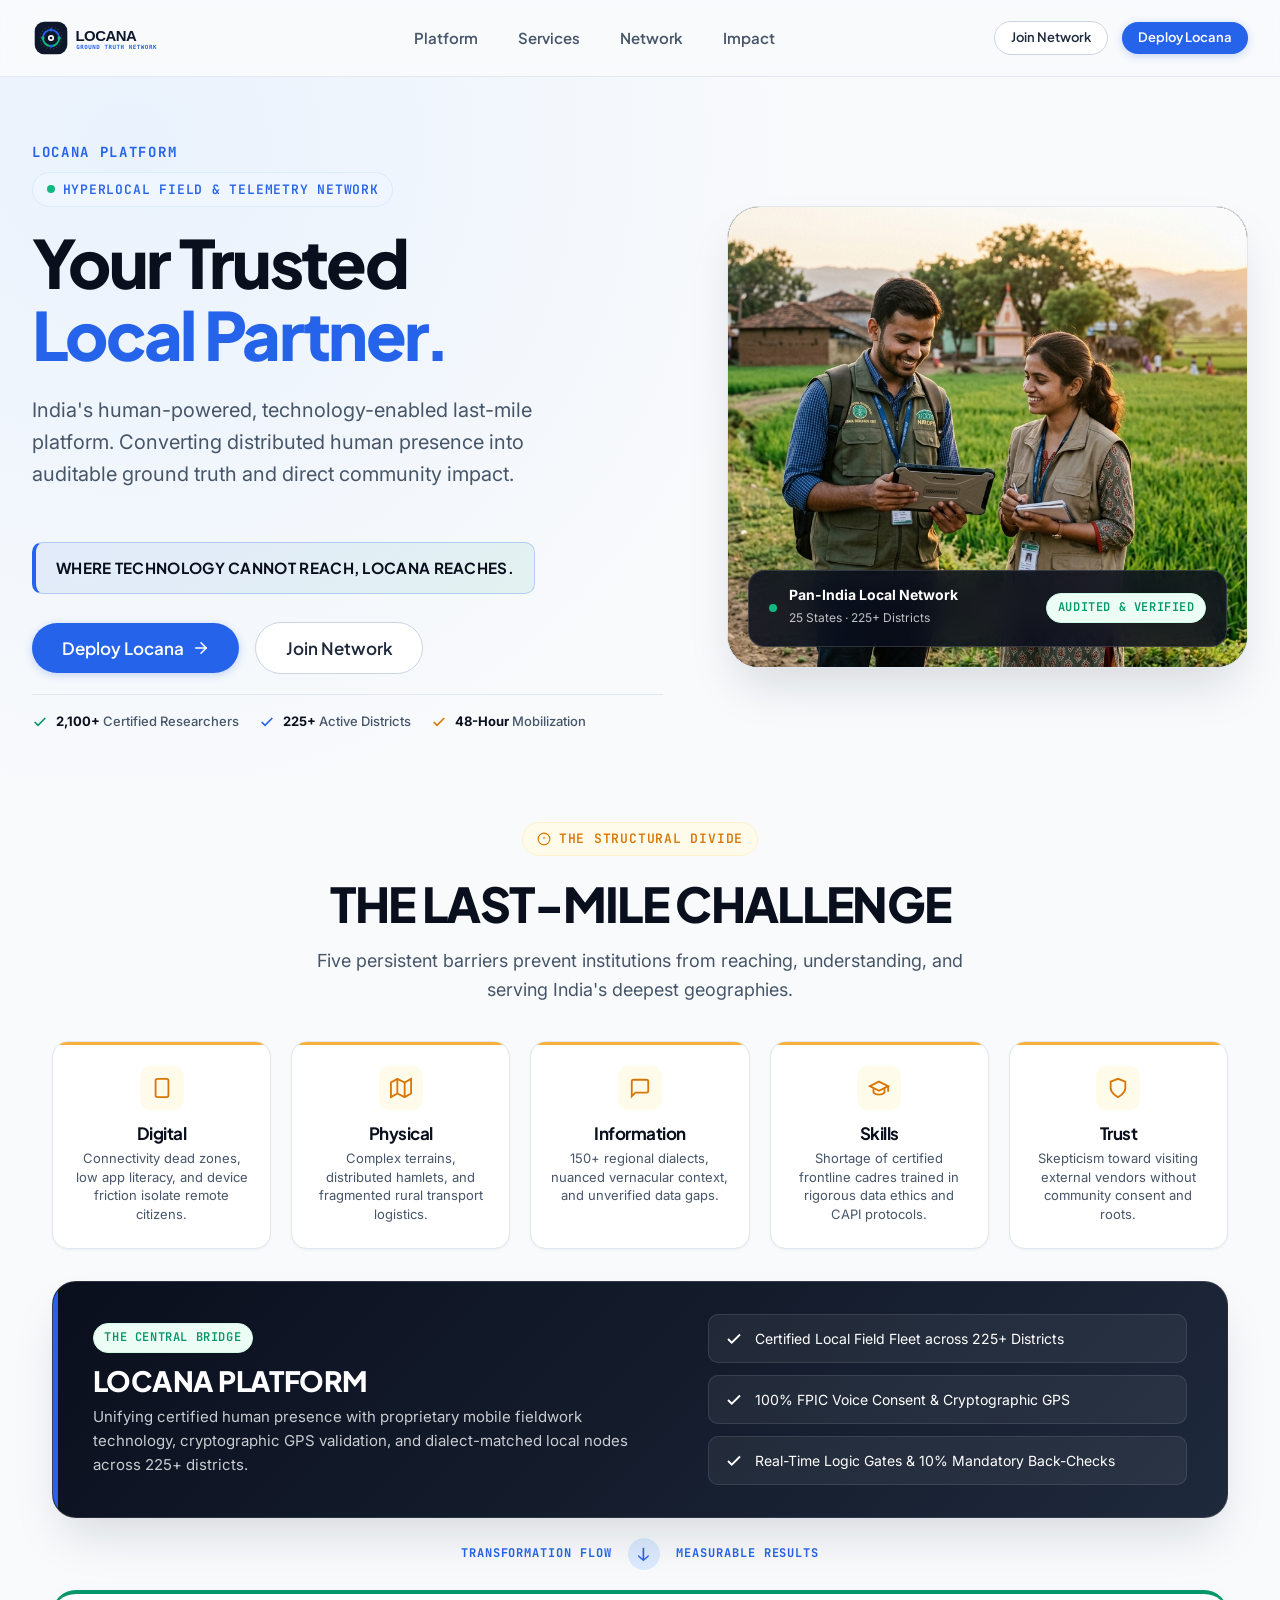
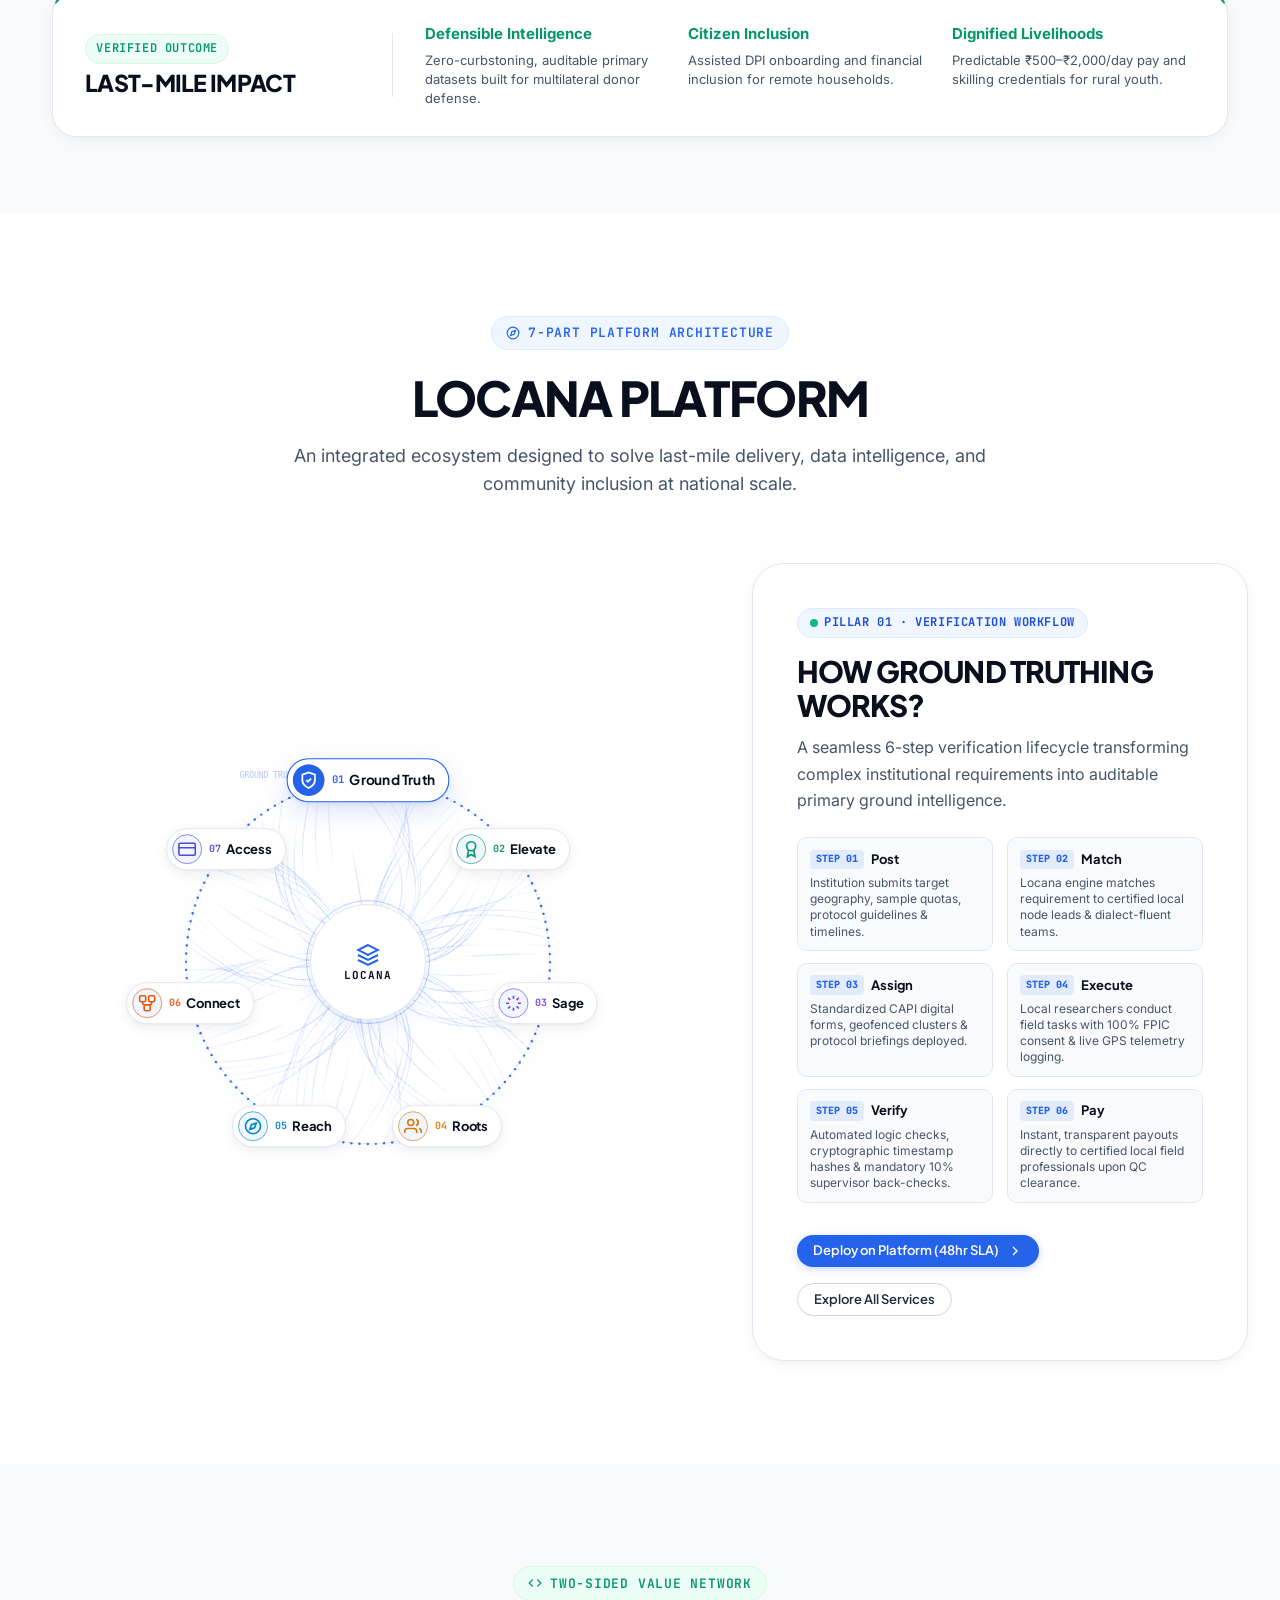
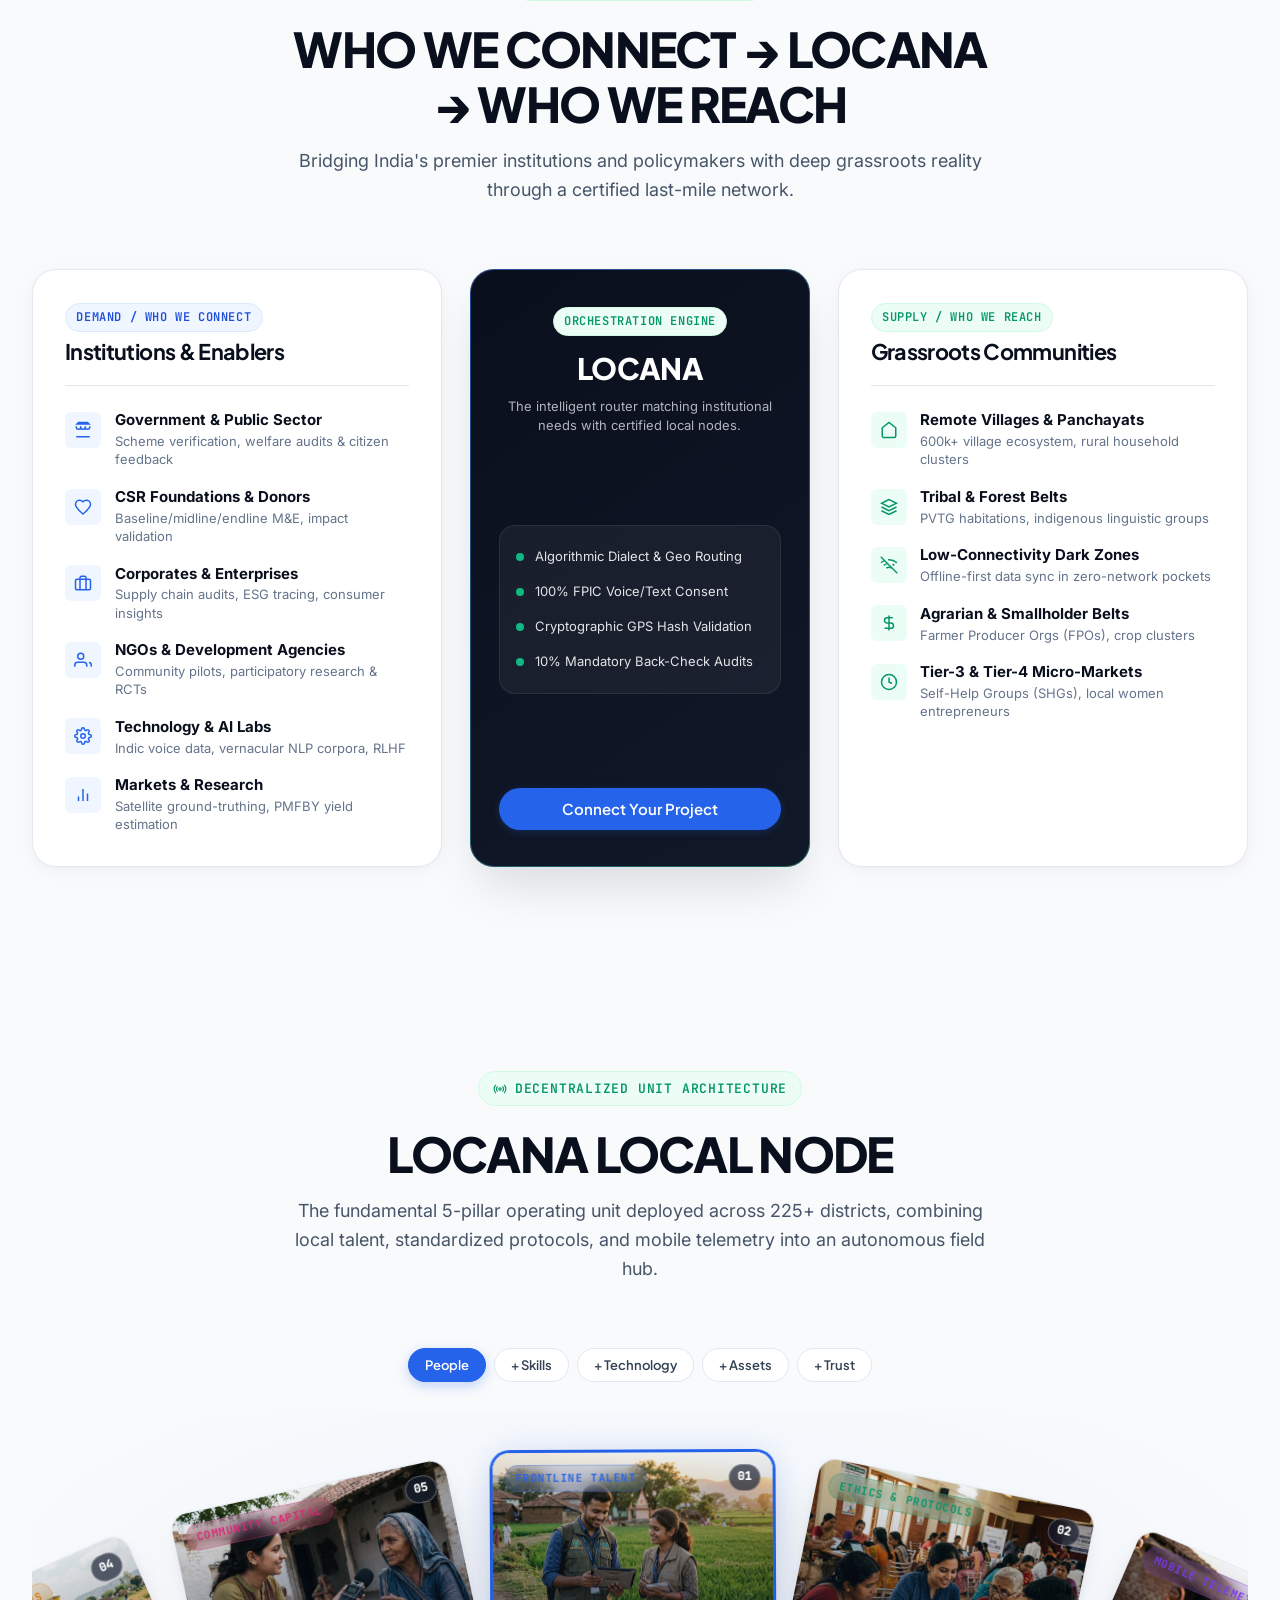
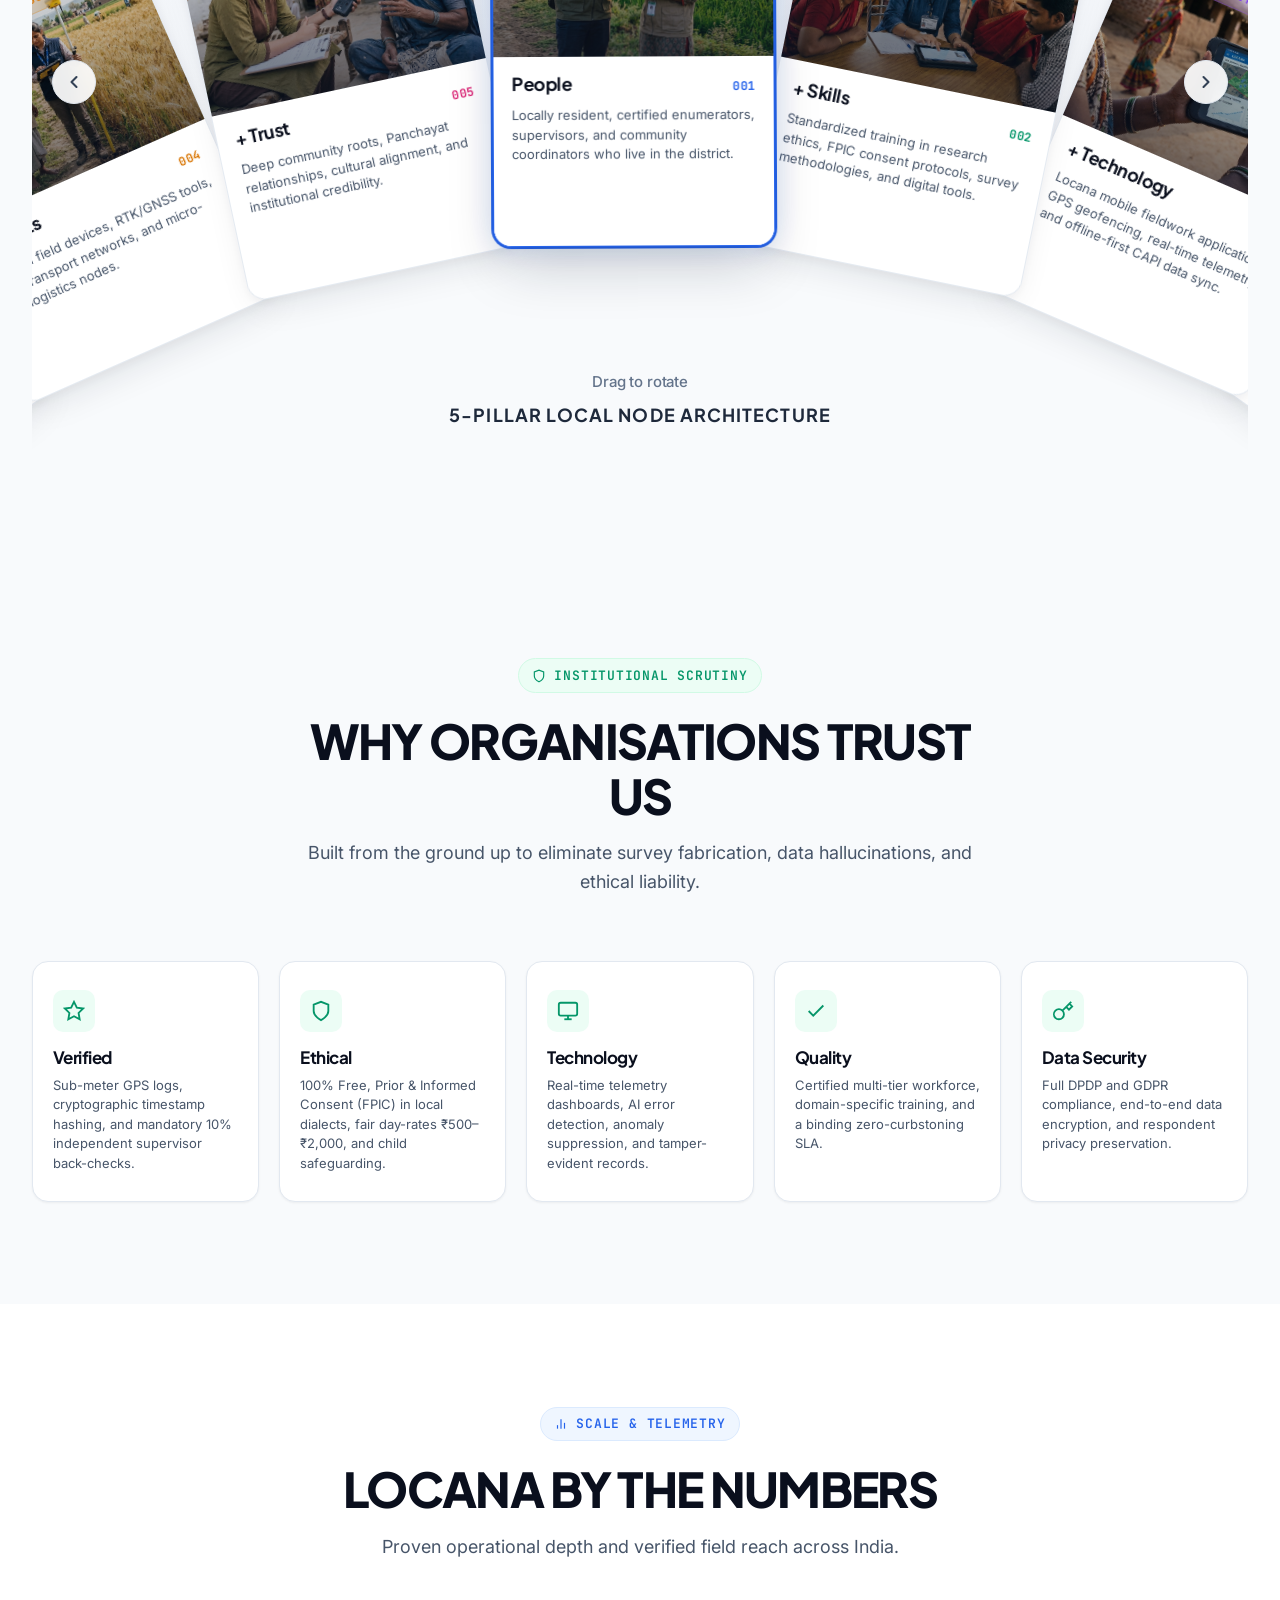
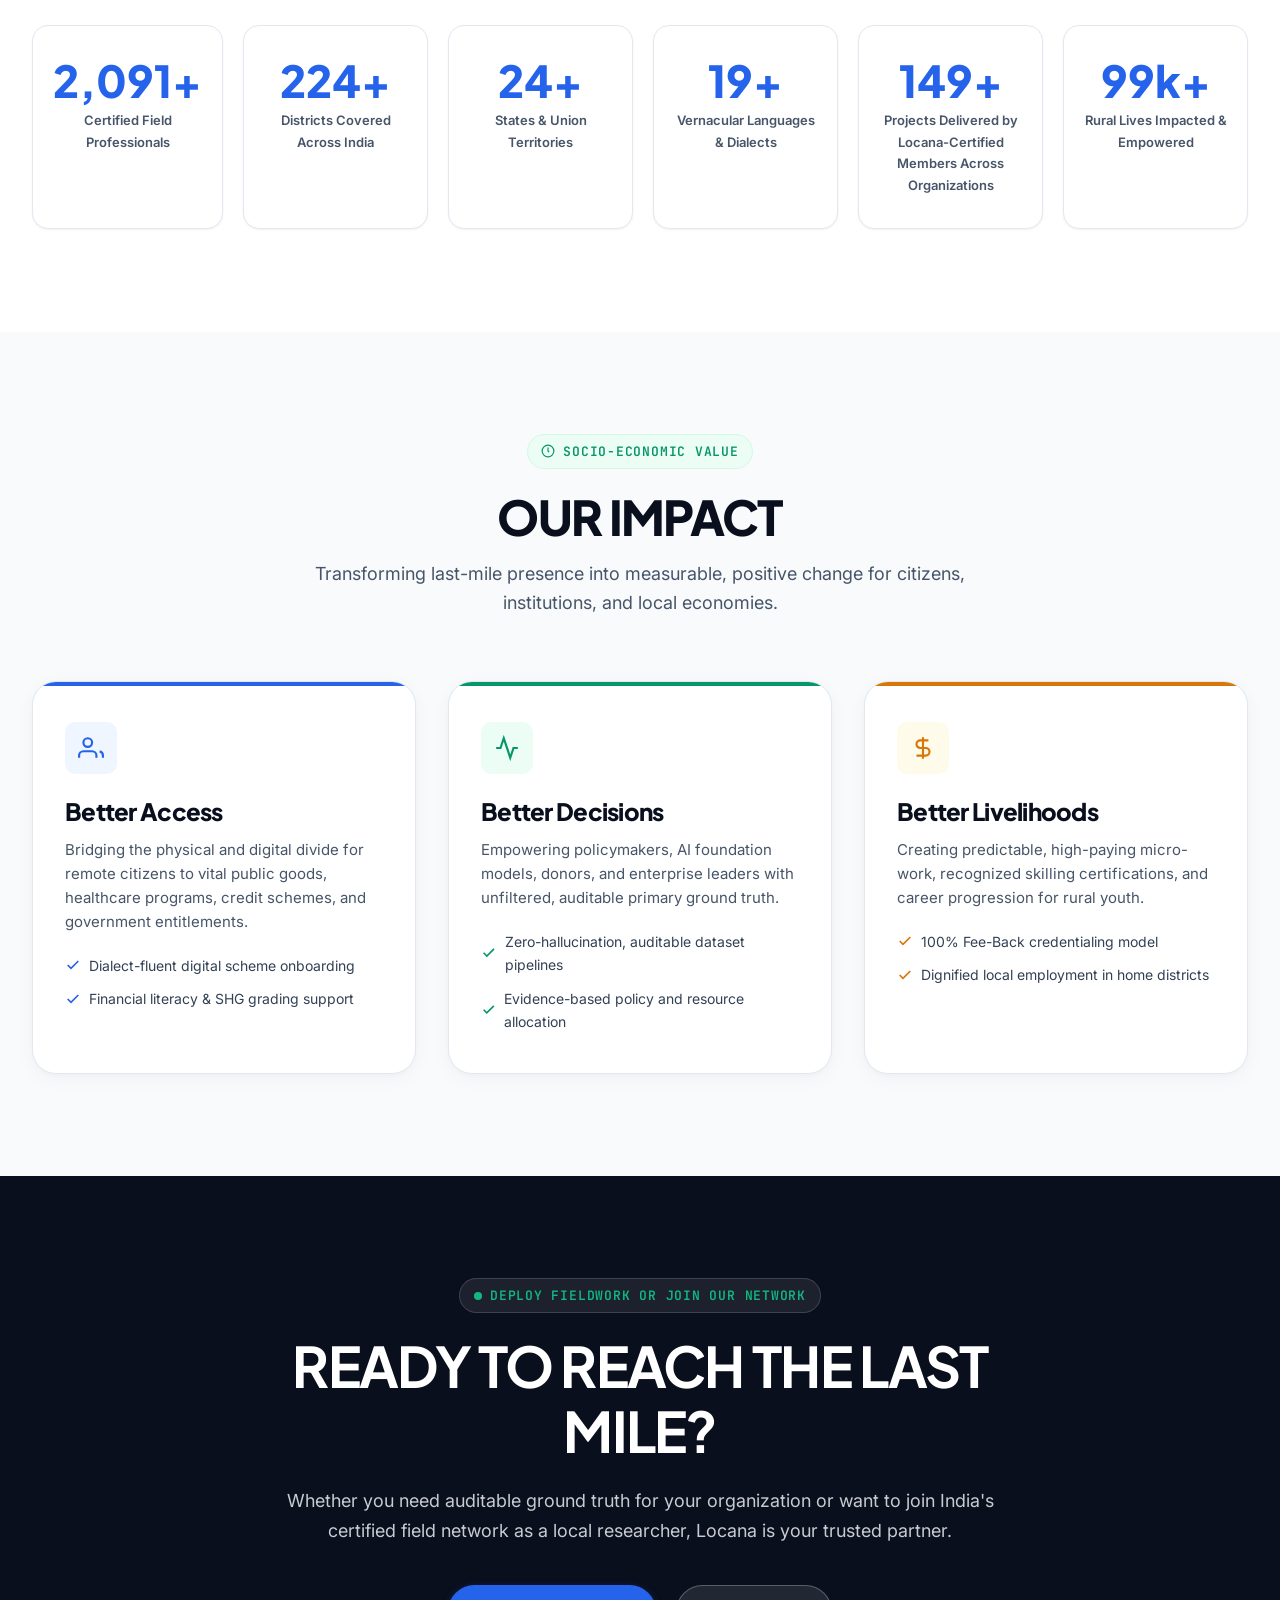
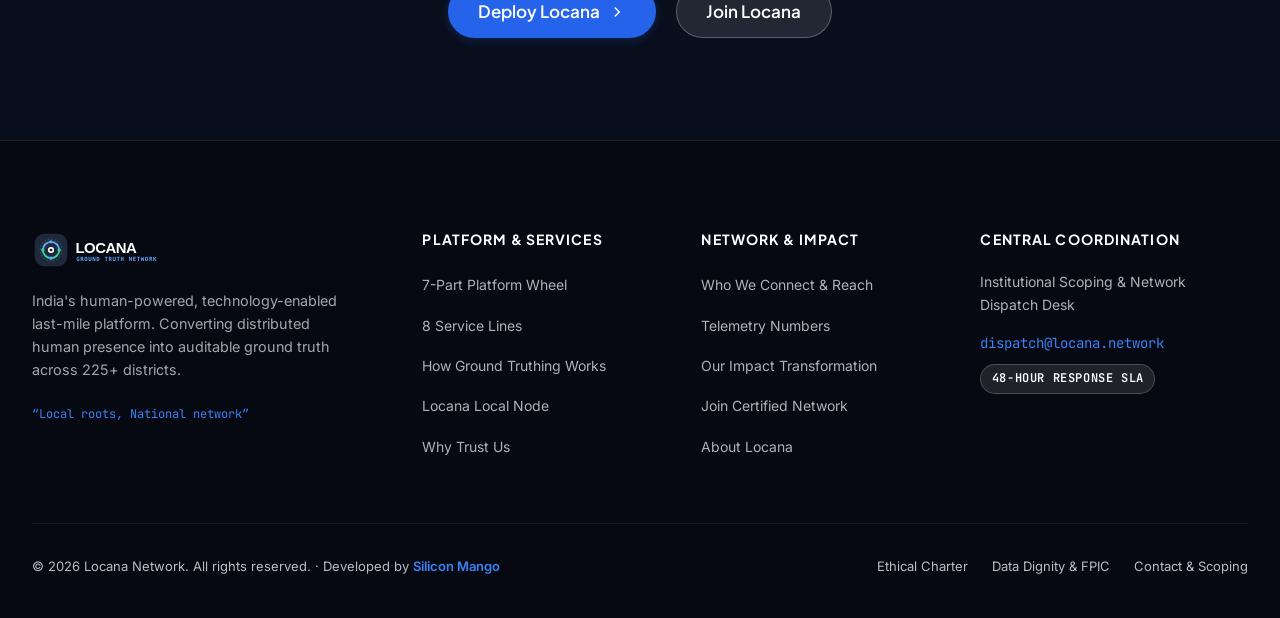
==== index.html @ a2662696 "locana ui changes small fixes" ====
<!DOCTYPE html>
<html lang="en">

<head>
  <meta charset="UTF-8">
  <meta name="viewport" content="width=device-width, initial-scale=1.0">
  <title>Locana — Your Trusted Local Partner | India's Last-Mile Platform</title>
  <meta name="description"
    content="Locana is India's human-powered, technology-enabled last-mile platform. Where technology cannot reach, Locana reaches across 225+ districts.">
  <meta name="keywords"
    content="Locana, last mile platform India, field intelligence, rural network, ground truth, vernacular AI data, PMFBY crop cutting">

  <!-- Open Graph / Facebook -->
  <meta property="og:type" content="website">
  <meta property="og:url" content="https://locana.network/">
  <meta property="og:title" content="Locana — Your Trusted Local Partner">
  <meta property="og:description"
    content="Where technology cannot reach, Locana reaches. Human-powered, technology-enabled last-mile platform.">
  <meta property="og:image" content="assets/images/hero_field_network.jpg">

  <!-- Favicon -->
  <link rel="icon" type="image/svg+xml" href="assets/images/favicon.svg">

  <!-- Stylesheet -->
  <link rel="stylesheet" href="styles/main.css">
</head>

<body>

  <!-- ========================================================================
       1. Top Floating Navigation Header
       [LOGO]   Platform   Services   Network   Impact   [Join Network] [Deploy Locana]
       ======================================================================== -->
  <header class="header-nav">
    <div class="container container-wide">
      <div class="nav-wrapper">
        <a href="index.html" class="brand-logo-link" aria-label="Locana Homepage">
          <img src="assets/images/locana-logo.svg" alt="Locana Logo" class="brand-logo-img">
        </a>

        <nav>
          <ul class="nav-menu">
            <li><a href="#platform-wheel" class="nav-link">Platform</a></li>
            <li><a href="services.html" class="nav-link">Services</a></li>
            <li><a href="#who-we-connect" class="nav-link">Network</a></li>
            <li><a href="#our-impact" class="nav-link">Impact</a></li>
          </ul>
        </nav>

        <div class="nav-actions">
          <a href="pricing.html" class="btn btn-secondary btn-sm">Join Network</a>
          <a href="contact.html" class="btn btn-primary btn-sm">Deploy Locana</a>
          <button class="mobile-menu-toggle" aria-label="Toggle Navigation Menu">
            <svg width="24" height="24" viewBox="0 0 24 24" fill="none" stroke="currentColor" stroke-width="2"
              stroke-linecap="round" stroke-linejoin="round">
              <line x1="4" y1="12" x2="20" y2="12"></line>
              <line x1="4" y1="6" x2="20" y2="6"></line>
              <line x1="4" y1="18" x2="20" y2="18"></line>
            </svg>
          </button>
        </div>
      </div>
    </div>
  </header>

  <!-- Mobile Drawer Menu -->
  <div class="mobile-drawer">
    <a href="#platform-wheel" class="nav-link">Platform</a>
    <a href="services.html" class="nav-link">Services</a>
    <a href="#who-we-connect" class="nav-link">Network</a>
    <a href="#our-impact" class="nav-link">Impact</a>
    <div style="margin-top: 1.5rem; display: flex; flex-direction: column; gap: 0.85rem;">
      <a href="pricing.html" class="btn btn-secondary">Join Network</a>
      <a href="contact.html" class="btn btn-primary">Deploy Locana (48hr SLA)</a>
    </div>
  </div>

  <!-- ========================================================================
       2. Hero Section
       LOCANA — Your Trusted Local Partner
       India's human-powered, technology-enabled last-mile platform
       WHERE TECHNOLOGY CANNOT REACH, LOCANA REACHES.
       [Deploy Locana]  [Join Network]
       INDIA / LOCAL NETWORK VISUAL
       ======================================================================== -->
  <section class="hero-section">
    <div class="container container-wide">
      <div class="hero-grid">
        <div class="hero-content">
          <div class="hero-brand-tag">
            <span>LOCANA PLATFORM</span>
          </div>

          <div class="kicker">
            <span class="pulse-dot"></span>
            <span>Hyperlocal Field & Telemetry Network</span>
          </div>

          <h1 class="hero-title">
            Your Trusted <br>
            <span class="text-gradient">Local Partner.</span>
          </h1>

          <p class="hero-subtitle">
            India's human-powered, technology-enabled last-mile platform. Converting distributed human presence into
            auditable ground truth and direct community impact.
          </p>

          <!-- Highlight Motto -->
          <div class="hero-callout-motto">
            WHERE TECHNOLOGY CANNOT REACH, LOCANA REACHES.
          </div>

          <div style="display: flex; gap: 1rem; flex-wrap: wrap; align-items: center;">
            <a href="contact.html" class="btn btn-primary btn-lg">
              <span>Deploy Locana</span>
              <svg width="18" height="18" viewBox="0 0 24 24" fill="none" stroke="currentColor" stroke-width="2"
                stroke-linecap="round" stroke-linejoin="round">
                <line x1="5" y1="12" x2="19" y2="12"></line>
                <polyline points="12 5 19 12 12 19"></polyline>
              </svg>
            </a>
            <a href="pricing.html" class="btn btn-secondary btn-lg">
              <span>Join Network</span>
            </a>
          </div>

          <div class="hero-network-stats-row">
            <div class="hero-stat-pill">
              <svg width="16" height="16" viewBox="0 0 24 24" fill="none" stroke="var(--emerald-600)"
                stroke-width="2.5">
                <polyline points="20 6 9 17 4 12"></polyline>
              </svg>
              <span><strong>2,100+</strong> Certified Researchers</span>
            </div>
            <div class="hero-stat-pill">
              <svg width="16" height="16" viewBox="0 0 24 24" fill="none" stroke="var(--blue-600)" stroke-width="2.5">
                <polyline points="20 6 9 17 4 12"></polyline>
              </svg>
              <span><strong>225+</strong> Active Districts</span>
            </div>
            <div class="hero-stat-pill">
              <svg width="16" height="16" viewBox="0 0 24 24" fill="none" stroke="var(--amber-600)" stroke-width="2.5">
                <polyline points="20 6 9 17 4 12"></polyline>
              </svg>
              <span><strong>48-Hour</strong> Mobilization</span>
            </div>
          </div>
        </div>

        <!-- India / Local Network Visual -->
        <div class="hero-media-wrapper reveal">
          <img src="assets/images/hero_field_network.jpg"
            alt="Certified Locana field researchers conducting verified tablet surveys in Indian villages">
          <div class="hero-badge-overlay">
            <div style="display: flex; align-items: center; gap: 0.75rem;">
              <span class="pulse-dot"></span>
              <div>
                <strong style="font-size: 0.875rem; display: block; line-height: 1.2;">Pan-India Local Network</strong>
                <span style="font-size: 0.75rem; color: rgba(255,255,255,0.75);">25 States · 225+ Districts</span>
              </div>
            </div>
            <span class="badge badge-emerald">Audited & Verified</span>
          </div>
        </div>
      </div>
    </div>
  </section>

  <!-- ========================================================================
       3. The Last-Mile Challenge
       Digital | Physical | Information | Skills | Trust
              ↓
        LOCANA PLATFORM
              ↓
        LAST-MILE IMPACT
       ======================================================================== -->
  <section class="section-space-sm challenge-section-tight bg-canvas" id="the-challenge">
    <div class="container">

      <div class="section-header center reveal" style="margin-bottom: 2.25rem;">
        <div class="kicker kicker-amber">
          <svg width="14" height="14" viewBox="0 0 24 24" fill="none" stroke="currentColor" stroke-width="2">
            <circle cx="12" cy="12" r="10"></circle>
            <line x1="12" y1="8" x2="12" y2="12"></line>
            <line x1="12" y1="16" x2="12.01" y2="16"></line>
          </svg>
          <span>The Structural Divide</span>
        </div>
        <h2 class="section-title">THE LAST-MILE CHALLENGE</h2>
        <p class="section-subtitle">
          Five persistent barriers prevent institutions from reaching, understanding, and serving India's deepest
          geographies.
        </p>
      </div>

      <!-- 5 Barriers -->
      <div class="challenge-grid reveal">

        <div class="challenge-card">
          <div class="challenge-icon-box">
            <svg width="22" height="22" viewBox="0 0 24 24" fill="none" stroke="currentColor" stroke-width="2">
              <rect x="5" y="2" width="14" height="20" rx="2" ry="2"></rect>
              <line x1="12" y1="18" x2="12.01" y2="18"></line>
            </svg>
          </div>
          <h3 class="challenge-title">Digital</h3>
          <p class="challenge-desc">Connectivity dead zones, low app literacy, and device friction isolate remote
            citizens.</p>
        </div>

        <div class="challenge-card">
          <div class="challenge-icon-box">
            <svg width="22" height="22" viewBox="0 0 24 24" fill="none" stroke="currentColor" stroke-width="2">
              <polygon points="1 6 1 22 8 18 16 22 23 18 23 2 16 6 8 2 1 6"></polygon>
              <line x1="8" y1="2" x2="8" y2="18"></line>
              <line x1="16" y1="6" x2="16" y2="22"></line>
            </svg>
          </div>
          <h3 class="challenge-title">Physical</h3>
          <p class="challenge-desc">Complex terrains, distributed hamlets, and fragmented rural transport logistics.</p>
        </div>

        <div class="challenge-card">
          <div class="challenge-icon-box">
            <svg width="22" height="22" viewBox="0 0 24 24" fill="none" stroke="currentColor" stroke-width="2">
              <path d="M21 15a2 2 0 0 1-2 2H7l-4 4V5a2 2 0 0 1 2-2h14a2 2 0 0 1 2 2z"></path>
            </svg>
          </div>
          <h3 class="challenge-title">Information</h3>
          <p class="challenge-desc">150+ regional dialects, nuanced vernacular context, and unverified data gaps.</p>
        </div>

        <div class="challenge-card">
          <div class="challenge-icon-box">
            <svg width="22" height="22" viewBox="0 0 24 24" fill="none" stroke="currentColor" stroke-width="2">
              <path d="M22 10v6M2 10l10-5 10 5-10 5z"></path>
              <path d="M6 12v5c3 3 9 3 12 0v-5"></path>
            </svg>
          </div>
          <h3 class="challenge-title">Skills</h3>
          <p class="challenge-desc">Shortage of certified frontline cadres trained in rigorous data ethics and CAPI
            protocols.</p>
        </div>

        <div class="challenge-card">
          <div class="challenge-icon-box">
            <svg width="22" height="22" viewBox="0 0 24 24" fill="none" stroke="currentColor" stroke-width="2">
              <path d="M12 22s8-4 8-10V5l-8-3-8 3v7c0 6 8 10 8 10z"></path>
            </svg>
          </div>
          <h3 class="challenge-title">Trust</h3>
          <p class="challenge-desc">Skepticism toward visiting external vendors without community consent and roots.</p>
        </div>

      </div>

      <!-- Aesthetic Connected Transformation Pipeline -->
      <div class="transformation-pipeline reveal">

        <!-- Step 1: LOCANA PLATFORM (The Bridge) -->
        <div class="pipeline-step-bridge">
          <div class="pipeline-bridge-info">
            <span class="badge badge-emerald" style="margin-bottom: 0.75rem;">The Central Bridge</span>
            <h3>LOCANA PLATFORM</h3>
            <p>
              Unifying certified human presence with proprietary mobile fieldwork technology, cryptographic GPS
              validation, and dialect-matched local nodes across 225+ districts.
            </p>
          </div>

          <div class="pipeline-features-grid">
            <div class="pipeline-feature-pill">
              <svg width="18" height="18" viewBox="0 0 24 24" fill="none" stroke="currentColor" stroke-width="2.5">
                <polyline points="20 6 9 17 4 12"></polyline>
              </svg>
              <span>Certified Local Field Fleet across 225+ Districts</span>
            </div>
            <div class="pipeline-feature-pill">
              <svg width="18" height="18" viewBox="0 0 24 24" fill="none" stroke="currentColor" stroke-width="2.5">
                <polyline points="20 6 9 17 4 12"></polyline>
              </svg>
              <span>100% FPIC Voice Consent & Cryptographic GPS</span>
            </div>
            <div class="pipeline-feature-pill">
              <svg width="18" height="18" viewBox="0 0 24 24" fill="none" stroke="currentColor" stroke-width="2.5">
                <polyline points="20 6 9 17 4 12"></polyline>
              </svg>
              <span>Real-Time Logic Gates & 10% Mandatory Back-Checks</span>
            </div>
          </div>
        </div>

        <!-- Connector Line -->
        <div class="pipeline-connector-line">
          <span>Transformation Flow</span>
          <div class="pipeline-connector-arrow">↓</div>
          <span>Measurable Results</span>
        </div>

        <!-- Step 2: LAST-MILE IMPACT (The Outcome) -->
        <div class="pipeline-outcome-card">
          <div class="pipeline-outcome-header">
            <span class="badge badge-emerald">Verified Outcome</span>
            <h3>LAST-MILE IMPACT</h3>
          </div>

          <div class="pipeline-outcome-triad">
            <div class="pipeline-triad-item">
              <strong>Defensible Intelligence</strong>
              <span>Zero-curbstoning, auditable primary datasets built for multilateral donor defense.</span>
            </div>

            <div class="pipeline-triad-item">
              <strong>Citizen Inclusion</strong>
              <span>Assisted DPI onboarding and financial inclusion for remote households.</span>
            </div>

            <div class="pipeline-triad-item">
              <strong>Dignified Livelihoods</strong>
              <span>Predictable ₹500–₹2,000/day pay and skilling credentials for rural youth.</span>
            </div>
          </div>
        </div>

      </div>

    </div>
  </section>

  <!-- ========================================================================
       4. Locana Platform (Filament Flower Interactive Stage)
       Ground Truth • Elevate • Sage • Roots • Reach • Connect • Access
       ======================================================================== -->
  <section class="section-space bg-white" id="platform-wheel">
    <div class="container container-wide">

      <div class="section-header center reveal">
        <div class="kicker">
          <svg width="14" height="14" viewBox="0 0 24 24" fill="none" stroke="currentColor" stroke-width="2">
            <circle cx="12" cy="12" r="10"></circle>
            <polygon points="16.24 7.76 14.12 14.12 7.76 16.24 9.88 9.88 16.24 7.76"></polygon>
          </svg>
          <span>7-Part Platform Architecture</span>
        </div>
        <h2 class="section-title">LOCANA PLATFORM</h2>
        <p class="section-subtitle">
          An integrated ecosystem designed to solve last-mile delivery, data intelligence, and community inclusion at
          national scale.
        </p>
      </div>

      <div class="wheel-layout reveal">

        <!-- Left: Filament Flower Interactive Stage -->
        <div class="platform-flower-container" id="platform-flower-container">
          <div class="filament-flower-wrap" id="platform-flower-wrap">
            <canvas id="platform-flower-canvas"></canvas>

            <!-- Circular Orbit Ring Reference -->
            <div class="filament-orbit-track" id="platform-orbit-track" aria-hidden="true"></div>

            <!-- Central Core Hub Badge -->
            <div class="node-orbit-center" id="platform-orbit-center">
              <div class="center-core-pulse"></div>
              <div class="center-core-icon">
                <svg width="24" height="24" viewBox="0 0 24 24" fill="none" stroke="currentColor" stroke-width="2">
                  <polygon points="12 2 2 7 12 12 22 7 12 2"></polygon>
                  <polyline points="2 17 12 22 22 17"></polyline>
                  <polyline points="2 12 12 17 22 12"></polyline>
                </svg>
              </div>
              <span class="center-core-label">LOCANA</span>
            </div>

            <!-- 7 Orbital Node Buttons along the circle outline -->
            <div class="node-orbit-items" id="platform-orbit-items">

              <!-- Node 1: Ground Truth -->
              <div class="node-orbit-item active" data-pillar="ground-truth" data-node="0" data-angle="-90"
                style="--node-color: #2563EB;">
                <button type="button" class="node-anchor-btn" aria-label="Ground Truth: Auditable verification">
                  <span class="node-ping-ring"></span>
                  <span class="node-anchor-icon">
                    <svg width="18" height="18" viewBox="0 0 24 24" fill="none" stroke="currentColor"
                      stroke-width="2.2">
                      <path d="M12 22s8-4 8-10V5l-8-3-8 3v7c0 6 8 10 8 10z"></path>
                      <polyline points="9 12 11 14 15 10"></polyline>
                    </svg>
                  </span>
                  <span class="node-anchor-pill">
                    <span class="node-step-tag">01</span>
                    <span class="node-anchor-name">Ground Truth</span>
                  </span>
                </button>
              </div>

              <!-- Node 2: Elevate -->
              <div class="node-orbit-item" data-pillar="elevate" data-node="1" data-angle="-38.57"
                style="--node-color: #059669;">
                <button type="button" class="node-anchor-btn" aria-label="Elevate: Frontline capacity building">
                  <span class="node-ping-ring"></span>
                  <span class="node-anchor-icon">
                    <svg width="18" height="18" viewBox="0 0 24 24" fill="none" stroke="currentColor"
                      stroke-width="2.2">
                      <circle cx="12" cy="8" r="6"></circle>
                      <path d="M15.477 12.89 17 22l-5-3-5 3 1.523-9.11"></path>
                    </svg>
                  </span>
                  <span class="node-anchor-pill">
                    <span class="node-step-tag">02</span>
                    <span class="node-anchor-name">Elevate</span>
                  </span>
                </button>
              </div>

              <!-- Node 3: Sage -->
              <div class="node-orbit-item" data-pillar="sage" data-node="2" data-angle="12.86"
                style="--node-color: #7C3AED;">
                <button type="button" class="node-anchor-btn" aria-label="Sage: AI advisory and econometrics">
                  <span class="node-ping-ring"></span>
                  <span class="node-anchor-icon">
                    <svg width="18" height="18" viewBox="0 0 24 24" fill="none" stroke="currentColor"
                      stroke-width="2.2">
                      <path
                        d="M12 2v4M12 18v4M4.93 4.93l2.83 2.83M16.24 16.24l2.83 2.83M2 12h4M18 12h4M4.93 19.07l2.83-2.83M16.24 7.76l2.83-2.83">
                      </path>
                    </svg>
                  </span>
                  <span class="node-anchor-pill">
                    <span class="node-step-tag">03</span>
                    <span class="node-anchor-name">Sage</span>
                  </span>
                </button>
              </div>

              <!-- Node 4: Roots -->
              <div class="node-orbit-item" data-pillar="roots" data-node="3" data-angle="64.29"
                style="--node-color: #D97706;">
                <button type="button" class="node-anchor-btn" aria-label="Roots: Community embeddedness">
                  <span class="node-ping-ring"></span>
                  <span class="node-anchor-icon">
                    <svg width="18" height="18" viewBox="0 0 24 24" fill="none" stroke="currentColor"
                      stroke-width="2.2">
                      <path d="M17 21v-2a4 4 0 0 0-4-4H5a4 4 0 0 0-4 4v2"></path>
                      <circle cx="9" cy="7" r="4"></circle>
                      <path d="M23 21v-2a4 4 0 0 0-3-3.87"></path>
                      <path d="M16 3.13a4 4 0 0 1 0 7.75"></path>
                    </svg>
                  </span>
                  <span class="node-anchor-pill">
                    <span class="node-step-tag">04</span>
                    <span class="node-anchor-name">Roots</span>
                  </span>
                </button>
              </div>

              <!-- Node 5: Reach -->
              <div class="node-orbit-item" data-pillar="reach" data-node="4" data-angle="115.71"
                style="--node-color: #0284C7;">
                <button type="button" class="node-anchor-btn" aria-label="Reach: Pan-India logistics">
                  <span class="node-ping-ring"></span>
                  <span class="node-anchor-icon">
                    <svg width="18" height="18" viewBox="0 0 24 24" fill="none" stroke="currentColor"
                      stroke-width="2.2">
                      <circle cx="12" cy="12" r="10"></circle>
                      <polygon points="16.24 7.76 14.12 14.12 7.76 16.24 9.88 9.88 16.24 7.76"></polygon>
                    </svg>
                  </span>
                  <span class="node-anchor-pill">
                    <span class="node-step-tag">05</span>
                    <span class="node-anchor-name">Reach</span>
                  </span>
                </button>
              </div>

              <!-- Node 6: Connect -->
              <div class="node-orbit-item" data-pillar="connect" data-node="5" data-angle="167.14"
                style="--node-color: #EA580C;">
                <button type="button" class="node-anchor-btn" aria-label="Connect: Two-sided network orchestration">
                  <span class="node-ping-ring"></span>
                  <span class="node-anchor-icon">
                    <svg width="18" height="18" viewBox="0 0 24 24" fill="none" stroke="currentColor"
                      stroke-width="2.2">
                      <rect x="2" y="2" width="8" height="8" rx="2"></rect>
                      <rect x="14" y="2" width="8" height="8" rx="2"></rect>
                      <rect x="8" y="14" width="8" height="8" rx="2"></rect>
                      <path d="M6 10v2a2 2 0 0 0 2 2h4"></path>
                      <path d="M18 10v2a2 2 0 0 1-2 2h-4"></path>
                    </svg>
                  </span>
                  <span class="node-anchor-pill">
                    <span class="node-step-tag">06</span>
                    <span class="node-anchor-name">Connect</span>
                  </span>
                </button>
              </div>

              <!-- Node 7: Access -->
              <div class="node-orbit-item" data-pillar="access" data-node="6" data-angle="218.57"
                style="--node-color: #4F46E5;">
                <button type="button" class="node-anchor-btn" aria-label="Access: Digital and financial inclusion">
                  <span class="node-ping-ring"></span>
                  <span class="node-anchor-icon">
                    <svg width="18" height="18" viewBox="0 0 24 24" fill="none" stroke="currentColor"
                      stroke-width="2.2">
                      <rect x="1" y="4" width="22" height="16" rx="2" ry="2"></rect>
                      <line x1="1" y1="10" x2="23" y2="10"></line>
                    </svg>
                  </span>
                  <span class="node-anchor-pill">
                    <span class="node-step-tag">07</span>
                    <span class="node-anchor-name">Access</span>
                  </span>
                </button>
              </div>

            </div>
          </div>
        </div>

        <!-- Right: Dynamic Details Card for Locana Platform -->
        <div class="wheel-details-card" id="platform-details-content">
          <div class="wheel-details-badge badge badge-blue" id="platform-badge">
            <span class="pulse-dot"></span>
            <span id="platform-badge-text">Pillar 01 · Verification Workflow</span>
          </div>

          <h3 class="wheel-details-title" id="platform-title">HOW GROUND TRUTHING WORKS?</h3>
          <p class="wheel-details-desc" id="platform-desc">
            A seamless 6-step verification lifecycle transforming complex institutional requirements into auditable
            primary ground intelligence.
          </p>

          <div id="platform-capabilities">
            <div class="gt-steps-grid">
              <div class="gt-step-item">
                <div class="gt-step-header">
                  <span class="gt-step-num">STEP 01</span>
                  <span class="gt-step-name">Post</span>
                </div>
                <p class="gt-step-desc">Institution submits target geography, sample quotas, protocol guidelines &
                  timelines.</p>
              </div>
              <div class="gt-step-item">
                <div class="gt-step-header">
                  <span class="gt-step-num">STEP 02</span>
                  <span class="gt-step-name">Match</span>
                </div>
                <p class="gt-step-desc">Locana engine matches requirement to certified local node leads & dialect-fluent
                  teams.</p>
              </div>
              <div class="gt-step-item">
                <div class="gt-step-header">
                  <span class="gt-step-num">STEP 03</span>
                  <span class="gt-step-name">Assign</span>
                </div>
                <p class="gt-step-desc">Standardized CAPI digital forms, geofenced clusters & protocol briefings
                  deployed.</p>
              </div>
              <div class="gt-step-item">
                <div class="gt-step-header">
                  <span class="gt-step-num">STEP 04</span>
                  <span class="gt-step-name">Execute</span>
                </div>
                <p class="gt-step-desc">Local researchers conduct field tasks with 100% FPIC consent & live GPS
                  telemetry logging.</p>
              </div>
              <div class="gt-step-item">
                <div class="gt-step-header">
                  <span class="gt-step-num">STEP 05</span>
                  <span class="gt-step-name">Verify</span>
                </div>
                <p class="gt-step-desc">Automated logic checks, cryptographic timestamp hashes & mandatory 10%
                  supervisor back-checks.</p>
              </div>
              <div class="gt-step-item">
                <div class="gt-step-header">
                  <span class="gt-step-num">STEP 06</span>
                  <span class="gt-step-name">Pay</span>
                </div>
                <p class="gt-step-desc">Instant, transparent payouts directly to certified local field professionals
                  upon QC clearance.</p>
              </div>
            </div>
          </div>

          <div style="display: flex; gap: 1rem; align-items: center; margin-top: 1.5rem; flex-wrap: wrap;">
            <a href="contact.html" class="btn btn-primary btn-sm">
              <span>Deploy on Platform (48hr SLA)</span>
              <svg width="16" height="16" viewBox="0 0 24 24" fill="none" stroke="currentColor" stroke-width="2">
                <polyline points="9 18 15 12 9 6"></polyline>
              </svg>
            </a>
            <a href="services.html" class="btn btn-secondary btn-sm">Explore All Services</a>
          </div>
        </div>

      </div>

    </div>
  </section>

  <!-- ========================================================================
       5. Who We Connect → Locana → Who We Reach
       Govt / CSR / Corporate       LOCANA       Remote villages
       NGOs / Technology         ORCHESTRATION   Tribal areas
       Markets / Research          ENGINE        Low-connectivity
       ======================================================================== -->
  <section class="section-space bg-canvas" id="who-we-connect">
    <div class="container container-wide">

      <div class="section-header center reveal">
        <div class="kicker kicker-emerald">
          <svg width="14" height="14" viewBox="0 0 24 24" fill="none" stroke="currentColor" stroke-width="2">
            <polyline points="16 18 22 12 16 6"></polyline>
            <polyline points="8 6 2 12 8 18"></polyline>
          </svg>
          <span>Two-Sided Value Network</span>
        </div>
        <h2 class="section-title">WHO WE CONNECT → LOCANA → WHO WE REACH</h2>
        <p class="section-subtitle">
          Bridging India's premier institutions and policymakers with deep grassroots reality through a certified
          last-mile network.
        </p>
      </div>

      <div class="conduit-grid reveal">

        <!-- Left Column: Who We Connect (Institutions & Enablers) -->
        <div class="conduit-column">
          <div class="conduit-header-block">
            <span class="badge badge-blue">Demand / Who We Connect</span>
            <h3>Institutions & Enablers</h3>
          </div>

          <ul class="conduit-list">
            <li class="conduit-item">
              <div class="conduit-item-icon">
                <svg width="18" height="18" viewBox="0 0 24 24" fill="none" stroke="currentColor" stroke-width="2">
                  <path d="M3 21h18M3 7v1a3 3 0 0 0 6 0V7m0 1a3 3 0 0 0 6 0V7m0 1a3 3 0 0 0 6 0V7M4 4h16l-2-2H6L4 4z">
                  </path>
                </svg>
              </div>
              <div class="conduit-item-text">
                <strong>Government & Public Sector</strong>
                <span>Scheme verification, welfare audits & citizen feedback</span>
              </div>
            </li>

            <li class="conduit-item">
              <div class="conduit-item-icon">
                <svg width="18" height="18" viewBox="0 0 24 24" fill="none" stroke="currentColor" stroke-width="2">
                  <path
                    d="M12 21.35l-1.45-1.32C5.4 15.36 2 12.28 2 8.5 2 5.42 4.42 3 7.5 3c1.74 0 3.41.81 4.5 2.09C13.09 3.81 14.76 3 16.5 3 19.58 3 22 5.42 22 8.5c0 3.78-3.4 6.86-8.55 11.54L12 21.35z">
                  </path>
                </svg>
              </div>
              <div class="conduit-item-text">
                <strong>CSR Foundations & Donors</strong>
                <span>Baseline/midline/endline M&E, impact validation</span>
              </div>
            </li>

            <li class="conduit-item">
              <div class="conduit-item-icon">
                <svg width="18" height="18" viewBox="0 0 24 24" fill="none" stroke="currentColor" stroke-width="2">
                  <rect x="2" y="7" width="20" height="14" rx="2" ry="2"></rect>
                  <path d="M16 21V5a2 2 0 0 0-2-2h-4a2 2 0 0 0-2 2v16"></path>
                </svg>
              </div>
              <div class="conduit-item-text">
                <strong>Corporates & Enterprises</strong>
                <span>Supply chain audits, ESG tracing, consumer insights</span>
              </div>
            </li>

            <li class="conduit-item">
              <div class="conduit-item-icon">
                <svg width="18" height="18" viewBox="0 0 24 24" fill="none" stroke="currentColor" stroke-width="2">
                  <path d="M17 21v-2a4 4 0 0 0-4-4H5a4 4 0 0 0-4 4v2"></path>
                  <circle cx="9" cy="7" r="4"></circle>
                  <path d="M23 21v-2a4 4 0 0 0-3-3.87"></path>
                </svg>
              </div>
              <div class="conduit-item-text">
                <strong>NGOs & Development Agencies</strong>
                <span>Community pilots, participatory research & RCTs</span>
              </div>
            </li>

            <li class="conduit-item">
              <div class="conduit-item-icon">
                <svg width="18" height="18" viewBox="0 0 24 24" fill="none" stroke="currentColor" stroke-width="2">
                  <circle cx="12" cy="12" r="3"></circle>
                  <path
                    d="M19.4 15a1.65 1.65 0 0 0 .33 1.82l.06.06a2 2 0 0 1 0 2.83 2 2 0 0 1-2.83 0l-.06-.06a1.65 1.65 0 0 0-1.82-.33 1.65 1.65 0 0 0-1 1.51V21a2 2 0 0 1-2 2 2 2 0 0 1-2-2v-.09A1.65 1.65 0 0 0 9 19.4a1.65 1.65 0 0 0-1.82.33l-.06.06a2 2 0 0 1-2.83 0 2 2 0 0 1 0-2.83l.06-.06a1.65 1.65 0 0 0 .33-1.82 1.65 1.65 0 0 0-1.51-1H3a2 2 0 0 1-2-2 2 2 0 0 1 2-2h.09A1.65 1.65 0 0 0 4.6 9a1.65 1.65 0 0 0-.33-1.82l-.06-.06a2 2 0 0 1 0-2.83 2 2 0 0 1 2.83 0l.06.06a1.65 1.65 0 0 0 1.82.33H9a1.65 1.65 0 0 0 1-1.51V3a2 2 0 0 1 2-2 2 2 0 0 1 2 2v.09a1.65 1.65 0 0 0 1 1.51 1.65 1.65 0 0 0 1.82-.33l.06-.06a2 2 0 0 1 2.83 0 2 2 0 0 1 0 2.83l-.06.06a1.65 1.65 0 0 0-.33 1.82V9a1.65 1.65 0 0 0 1.51 1H21a2 2 0 0 1 2 2 2 2 0 0 1-2 2h-.09a1.65 1.65 0 0 0-1.51 1z">
                  </path>
                </svg>
              </div>
              <div class="conduit-item-text">
                <strong>Technology & AI Labs</strong>
                <span>Indic voice data, vernacular NLP corpora, RLHF</span>
              </div>
            </li>

            <li class="conduit-item">
              <div class="conduit-item-icon">
                <svg width="18" height="18" viewBox="0 0 24 24" fill="none" stroke="currentColor" stroke-width="2">
                  <line x1="18" y1="20" x2="18" y2="10"></line>
                  <line x1="12" y1="20" x2="12" y2="4"></line>
                  <line x1="6" y1="20" x2="6" y2="14"></line>
                </svg>
              </div>
              <div class="conduit-item-text">
                <strong>Markets & Research</strong>
                <span>Satellite ground-truthing, PMFBY yield estimation</span>
              </div>
            </li>
          </ul>
        </div>

        <!-- Center Column: LOCANA Engine -->
        <div class="conduit-center-node">
          <div>
            <span class="badge badge-emerald">Orchestration Engine</span>
            <div class="conduit-center-logo">LOCANA</div>
            <p class="conduit-center-sub">
              The intelligent router matching institutional needs with certified local nodes.
            </p>
          </div>

          <div class="conduit-features-box">
            <div class="conduit-feature-row">
              <span class="pulse-dot"></span>
              <span>Algorithmic Dialect & Geo Routing</span>
            </div>
            <div class="conduit-feature-row">
              <span class="pulse-dot"></span>
              <span>100% FPIC Voice/Text Consent</span>
            </div>
            <div class="conduit-feature-row">
              <span class="pulse-dot"></span>
              <span>Cryptographic GPS Hash Validation</span>
            </div>
            <div class="conduit-feature-row">
              <span class="pulse-dot"></span>
              <span>10% Mandatory Back-Check Audits</span>
            </div>
          </div>

          <div>
            <a href="contact.html" class="btn btn-primary" style="width: 100%;">
              <span>Connect Your Project</span>
            </a>
          </div>
        </div>

        <!-- Right Column: Who We Reach (Grassroots & Geographies) -->
        <div class="conduit-column">
          <div class="conduit-header-block">
            <span class="badge badge-emerald">Supply / Who We Reach</span>
            <h3>Grassroots Communities</h3>
          </div>

          <ul class="conduit-list">
            <li class="conduit-item">
              <div class="conduit-item-icon" style="background: var(--emerald-50); color: var(--emerald-600);">
                <svg width="18" height="18" viewBox="0 0 24 24" fill="none" stroke="currentColor" stroke-width="2">
                  <path d="M3 9l9-7 9 7v11a2 2 0 0 1-2 2H5a2 2 0 0 1-2-2z"></path>
                </svg>
              </div>
              <div class="conduit-item-text">
                <strong>Remote Villages & Panchayats</strong>
                <span>600k+ village ecosystem, rural household clusters</span>
              </div>
            </li>

            <li class="conduit-item">
              <div class="conduit-item-icon" style="background: var(--emerald-50); color: var(--emerald-600);">
                <svg width="18" height="18" viewBox="0 0 24 24" fill="none" stroke="currentColor" stroke-width="2">
                  <path d="M12 2L2 7l10 5 10-5-10-5z"></path>
                  <path d="M2 17l10 5 10-5"></path>
                  <path d="M2 12l10 5 10-5"></path>
                </svg>
              </div>
              <div class="conduit-item-text">
                <strong>Tribal & Forest Belts</strong>
                <span>PVTG habitations, indigenous linguistic groups</span>
              </div>
            </li>

            <li class="conduit-item">
              <div class="conduit-item-icon" style="background: var(--emerald-50); color: var(--emerald-600);">
                <svg width="18" height="18" viewBox="0 0 24 24" fill="none" stroke="currentColor" stroke-width="2">
                  <line x1="1" y1="1" x2="23" y2="23"></line>
                  <path d="M16.72 11.06A10.94 10.94 0 0 1 19 12.55"></path>
                  <path d="M5 12.55a10.94 10.94 0 0 1 5.17-2.39"></path>
                  <path d="M10.71 5.05A16 16 0 0 1 22.58 9"></path>
                  <path d="M1.42 9a15.91 15.91 0 0 1 4.7-2.88"></path>
                  <path d="M8.53 16.11a6 6 0 0 1 6.95 0"></path>
                  <line x1="12" y1="20" x2="12.01" y2="20"></line>
                </svg>
              </div>
              <div class="conduit-item-text">
                <strong>Low-Connectivity Dark Zones</strong>
                <span>Offline-first data sync in zero-network pockets</span>
              </div>
            </li>

            <li class="conduit-item">
              <div class="conduit-item-icon" style="background: var(--emerald-50); color: var(--emerald-600);">
                <svg width="18" height="18" viewBox="0 0 24 24" fill="none" stroke="currentColor" stroke-width="2">
                  <path d="M12 2v20M17 5H9.5a3.5 3.5 0 0 0 0 7h5a3.5 3.5 0 0 1 0 7H6"></path>
                </svg>
              </div>
              <div class="conduit-item-text">
                <strong>Agrarian & Smallholder Belts</strong>
                <span>Farmer Producer Orgs (FPOs), crop clusters</span>
              </div>
            </li>

            <li class="conduit-item">
              <div class="conduit-item-icon" style="background: var(--emerald-50); color: var(--emerald-600);">
                <svg width="18" height="18" viewBox="0 0 24 24" fill="none" stroke="currentColor" stroke-width="2">
                  <circle cx="12" cy="12" r="10"></circle>
                  <path d="M12 6v6l4 2"></path>
                </svg>
              </div>
              <div class="conduit-item-text">
                <strong>Tier-3 & Tier-4 Micro-Markets</strong>
                <span>Self-Help Groups (SHGs), local women entrepreneurs</span>
              </div>
            </li>
          </ul>
        </div>

      </div>

    </div>
  </section>

  <!-- ========================================================================
       6. One Network. Multiple Services (COMMENTED OUT)
       Impact | Digital | Delivery | Agri | Tourism | Travel | Stay | Local Services
       ========================================================================
  <section class="section-space bg-white" id="services-overview">
    <div class="container container-wide">
      
      <div class="section-header center reveal">
        <div class="kicker">
          <svg width="14" height="14" viewBox="0 0 24 24" fill="none" stroke="currentColor" stroke-width="2"><rect x="3" y="3" width="7" height="7"></rect><rect x="14" y="3" width="7" height="7"></rect><rect x="14" y="14" width="7" height="7"></rect><rect x="3" y="14" width="7" height="7"></rect></svg>
          <span>Multi-Service Network</span>
        </div>
        <h2 class="section-title">ONE NETWORK. MULTIPLE SERVICES</h2>
        <p class="section-subtitle">
          A single verified last-mile infrastructure delivering 8 specialized capabilities across India.
        </p>
      </div>

      <div class="services-grid-8 reveal">
        
        [ 1. Impact ]
        <div class="service-tile-v2">
          <div>
            <div class="service-tile-icon">
              <svg width="24" height="24" viewBox="0 0 24 24" fill="none" stroke="currentColor" stroke-width="2"><path d="M14 2H6a2 2 0 0 0-2 2v16a2 2 0 0 0 2 2h12a2 2 0 0 0 2-2V8z"></path><polyline points="14 2 14 8 20 8"></polyline><line x1="16" y1="13" x2="8" y2="13"></line><line x1="16" y1="17" x2="8" y2="17"></line></svg>
            </div>
            <h3 class="service-tile-title">Impact</h3>
            <p class="service-tile-desc">
              Baseline, midline, endline evaluations, RCTs, and social audits built for rigorous donor scrutiny.
            </p>
          </div>
          <a href="services.html#decision-intelligence" class="service-tile-link">
            <span>Learn More</span>
            <svg width="14" height="14" viewBox="0 0 24 24" fill="none" stroke="currentColor" stroke-width="2"><polyline points="9 18 15 12 9 6"></polyline></svg>
          </a>
        </div>

        [ 2. Digital ]
        <div class="service-tile-v2">
          <div>
            <div class="service-tile-icon">
              <svg width="24" height="24" viewBox="0 0 24 24" fill="none" stroke="currentColor" stroke-width="2"><path d="M12 2a3 3 0 0 0-3 3v7a3 3 0 0 0 6 0V5a3 3 0 0 0-3-3Z"></path><path d="M19 10v2a7 7 0 0 1-14 0v-2"></path><line x1="12" y1="19" x2="12" y2="22"></line></svg>
            </div>
            <h3 class="service-tile-title">Digital</h3>
            <p class="service-tile-desc">
              Vernacular AI voice & text corpora, DPI onboarding, and community-paced digital inclusion.
            </p>
          </div>
          <a href="services.html#vernacular-ai" class="service-tile-link">
            <span>Learn More</span>
            <svg width="14" height="14" viewBox="0 0 24 24" fill="none" stroke="currentColor" stroke-width="2"><polyline points="9 18 15 12 9 6"></polyline></svg>
          </a>
        </div>

        [ 3. Delivery ]
        <div class="service-tile-v2">
          <div>
            <div class="service-tile-icon">
              <svg width="24" height="24" viewBox="0 0 24 24" fill="none" stroke="currentColor" stroke-width="2"><rect x="1" y="3" width="15" height="13"></rect><polygon points="16 8 20 8 23 11 23 16 16 16 16 8"></polygon><circle cx="5.5" cy="18.5" r="2.5"></circle><circle cx="18.5" cy="18.5" r="2.5"></circle></svg>
            </div>
            <h3 class="service-tile-title">Delivery</h3>
            <p class="service-tile-desc">
              Physical last-mile delivery, soil/water sample transit, and distributed asset audits.
            </p>
          </div>
          <a href="services.html#delivery" class="service-tile-link">
            <span>Learn More</span>
            <svg width="14" height="14" viewBox="0 0 24 24" fill="none" stroke="currentColor" stroke-width="2"><polyline points="9 18 15 12 9 6"></polyline></svg>
          </a>
        </div>

        [ 4. Agri ]
        <div class="service-tile-v2">
          <div>
            <div class="service-tile-icon">
              <svg width="24" height="24" viewBox="0 0 24 24" fill="none" stroke="currentColor" stroke-width="2"><polygon points="1 6 1 22 8 18 16 22 23 18 23 2 16 6 8 2 1 6"></polygon><line x1="8" y1="2" x2="8" y2="18"></line><line x1="16" y1="6" x2="16" y2="22"></line></svg>
            </div>
            <h3 class="service-tile-title">Agri</h3>
            <p class="service-tile-desc">
              PMFBY-aligned crop cutting experiments, satellite ground-truthing, and FPO financial grading.
            </p>
          </div>
          <a href="services.html#geospatial" class="service-tile-link">
            <span>Learn More</span>
            <svg width="14" height="14" viewBox="0 0 24 24" fill="none" stroke="currentColor" stroke-width="2"><polyline points="9 18 15 12 9 6"></polyline></svg>
          </a>
        </div>

        [ 5. Tourism ]
        <div class="service-tile-v2">
          <div>
            <div class="service-tile-icon">
              <svg width="24" height="24" viewBox="0 0 24 24" fill="none" stroke="currentColor" stroke-width="2"><circle cx="12" cy="12" r="10"></circle><polygon points="16.24 7.76 14.12 14.12 7.76 16.24 9.88 9.88 16.24 7.76"></polygon></svg>
            </div>
            <h3 class="service-tile-title">Tourism</h3>
            <p class="service-tile-desc">
              Hyperlocal cultural trails, eco-tourism asset documentation, and indigenous heritage mapping.
            </p>
          </div>
          <a href="services.html#tourism" class="service-tile-link">
            <span>Learn More</span>
            <svg width="14" height="14" viewBox="0 0 24 24" fill="none" stroke="currentColor" stroke-width="2"><polyline points="9 18 15 12 9 6"></polyline></svg>
          </a>
        </div>

        [ 6. Travel ]
        <div class="service-tile-v2">
          <div>
            <div class="service-tile-icon">
              <svg width="24" height="24" viewBox="0 0 24 24" fill="none" stroke="currentColor" stroke-width="2"><path d="M17.8 19.2L16 11l3.5-3.5C21 6 21.5 4 21 3c-1-.5-3 0-4.5 1.5L13 8 4.8 6.2c-.5-.1-.9.1-1.1.5l-.3.5c-.2.5-.1 1 .3 1.3L9 12l-2 3H4l-1 1 3 2 2 3 1-1v-3l3-2 3.5 5.3c.3.4.8.5 1.3.3l.5-.3c.4-.2.6-.6.5-1.1z"></path></svg>
            </div>
            <h3 class="service-tile-title">Travel</h3>
            <p class="service-tile-desc">
              Remote expedition logistics, verified field escorts, and safe regional transit coordination.
            </p>
          </div>
          <a href="services.html#travel" class="service-tile-link">
            <span>Learn More</span>
            <svg width="14" height="14" viewBox="0 0 24 24" fill="none" stroke="currentColor" stroke-width="2"><polyline points="9 18 15 12 9 6"></polyline></svg>
          </a>
        </div>

        [ 7. Stay ]
        <div class="service-tile-v2">
          <div>
            <div class="service-tile-icon">
              <svg width="24" height="24" viewBox="0 0 24 24" fill="none" stroke="currentColor" stroke-width="2"><path d="M3 9l9-7 9 7v11a2 2 0 0 1-2 2H5a2 2 0 0 1-2-2z"></path><polyline points="9 22 9 12 15 12 15 22"></polyline></svg>
            </div>
            <h3 class="service-tile-title">Stay</h3>
            <p class="service-tile-desc">
              Community-managed homestays, verified rural hospitality, and safe field accommodation networks.
            </p>
          </div>
          <a href="services.html#stay" class="service-tile-link">
            <span>Learn More</span>
            <svg width="14" height="14" viewBox="0 0 24 24" fill="none" stroke="currentColor" stroke-width="2"><polyline points="9 18 15 12 9 6"></polyline></svg>
          </a>
        </div>

        [ 8. Local Services ]
        <div class="service-tile-v2">
          <div>
            <div class="service-tile-icon">
              <svg width="24" height="24" viewBox="0 0 24 24" fill="none" stroke="currentColor" stroke-width="2"><path d="M14.7 6.3a1 1 0 0 0 0 1.4l1.6 1.6a1 1 0 0 0 1.4 0l3.77-3.77a6 6 0 0 1-7.94 7.94l-6.91 6.91a2.12 2.12 0 0 1-3-3l6.91-6.91a6 6 0 0 1 7.94-7.94l-3.76 3.76z"></path></svg>
            </div>
            <h3 class="service-tile-title">Local Services</h3>
            <p class="service-tile-desc">
              On-demand local field verification, merchant onboarding, KYC checks, and asset tagging.
            </p>
          </div>
          <a href="services.html#local-services" class="service-tile-link">
            <span>Learn More</span>
            <svg width="14" height="14" viewBox="0 0 24 24" fill="none" stroke="currentColor" stroke-width="2"><polyline points="9 18 15 12 9 6"></polyline></svg>
          </a>
        </div>

      </div>

    </div>
  </section>
  ======================================================================== -->

  <!-- ========================================================================
       7. How Locana Works (COMMENTED OUT — MOVED UNDER GROUND TRUTHING IN PLATFORM ARCHITECTURE)
       Post → Match → Assign → Execute → Verify → Pay → Impact
       ========================================================================
  <section class="section-space bg-canvas" id="how-it-works">
    <div class="container container-wide">
      
      <div class="section-header center reveal">
        <div class="kicker kicker-amber">
          <svg width="14" height="14" viewBox="0 0 24 24" fill="none" stroke="currentColor" stroke-width="2"><polyline points="22 12 18 12 15 21 9 3 6 12 2 12"></polyline></svg>
          <span>End-to-End Workflow</span>
        </div>
        <h2 class="section-title">HOW LOCANA WORKS</h2>
        <p class="section-subtitle">
          A seamless 6-step lifecycle transforming complex institutional requirements into verified ground outcomes.
        </p>
      </div>

      <div class="workflow-track reveal">
        
        [ Step 1: Post ]
        <div class="step-card">
          <span class="step-badge">STEP 01</span>
          <h3 class="step-title">Post</h3>
          <p class="step-desc">
            Institution submits target geography, sample quotas, protocol guidelines, and timelines.
          </p>
        </div>

        [ Step 2: Match ]
        <div class="step-card">
          <span class="step-badge">STEP 02</span>
          <h3 class="step-title">Match</h3>
          <p class="step-desc">
            Locana engine matches requirement to certified local node leads and dialect-fluent teams.
          </p>
        </div>

        [ Step 3: Assign ]
        <div class="step-card">
          <span class="step-badge">STEP 03</span>
          <h3 class="step-title">Assign</h3>
          <p class="step-desc">
            Standardized CAPI digital forms, geofenced clusters, and protocol briefings deployed to mobile apps.
          </p>
        </div>

        [ Step 4: Execute ]
        <div class="step-card">
          <span class="step-badge">STEP 04</span>
          <h3 class="step-title">Execute</h3>
          <p class="step-desc">
            Local researchers conduct field tasks with 100% FPIC consent and live GPS telemetry logging.
          </p>
        </div>

        [ Step 5: Verify ]
        <div class="step-card">
          <span class="step-badge">STEP 05</span>
          <h3 class="step-title">Verify</h3>
          <p class="step-desc">
            Automated logic checks, cryptographic timestamp hashes, and mandatory 10% supervisor back-checks.
          </p>
        </div>

        [ Step 6: Pay ]
        <div class="step-card">
          <span class="step-badge">STEP 06</span>
          <h3 class="step-title">Pay</h3>
          <p class="step-desc">
            Instant, transparent payouts directly to certified local field professionals upon QC clearance.
          </p>
        </div>

      </div>

      [ Arrow & Impact Banner ]
      <div class="workflow-impact-banner reveal">
        <div class="workflow-impact-text">
          <span class="pulse-dot" style="background: #FFFFFF;"></span>
          <h4>→ Real-Time Outcome: Auditable Primary Intelligence Delivered to Institutional Dashboards</h4>
        </div>
        <a href="contact.html" class="btn btn-primary" style="background: #FFFFFF; color: #064e3b;">
          <span>Start a Project</span>
        </a>
      </div>

    </div>
  </section>
  ======================================================================== -->

  <!-- ========================================================================
       8. Locana Local Node (3D Orbit Carousel Platform)
       People + Skills + Technology + Assets + Trust
       ======================================================================== -->
  <section class="section-space local-node-section" id="local-node">
    <div class="container container-wide">

      <div class="section-header center reveal">
        <div class="kicker kicker-emerald">
          <svg width="14" height="14" viewBox="0 0 24 24" fill="none" stroke="currentColor" stroke-width="2">
            <circle cx="12" cy="12" r="2"></circle>
            <path
              d="M16.24 7.76a6 6 0 0 1 0 8.49m-8.48-.01a6 6 0 0 1 0-8.49m11.31-2.82a10 10 0 0 1 0 14.14m-14.14 0a10 10 0 0 1 0-14.14">
            </path>
          </svg>
          <span>Decentralized Unit Architecture</span>
        </div>
        <h2 class="section-title">LOCANA LOCAL NODE</h2>
        <p class="section-subtitle">
          The fundamental 5-pillar operating unit deployed across 225+ districts, combining local talent, standardized
          protocols, and mobile telemetry into an autonomous field hub.
        </p>
      </div>

      <!-- Navigation Chips for Quick Selection -->
      <div class="wheel-nav-chips reveal" id="node-chips-container"
        style="justify-content: center; margin-bottom: 2rem;">
        <button class="wheel-chip active" data-pillar="people">People</button>
        <button class="wheel-chip" data-pillar="skills">+ Skills</button>
        <button class="wheel-chip" data-pillar="technology">+ Technology</button>
        <button class="wheel-chip" data-pillar="assets">+ Assets</button>
        <button class="wheel-chip" data-pillar="trust">+ Trust</button>
      </div>

      <!-- Framer ArcCardCarousel Component Integration -->
      <div class="arc-carousel-wrapper reveal">
        <div class="arc-carousel-container" id="arc-carousel-container" role="region"
          aria-label="Locana Local Node Arc Card Carousel">
          <!-- 3D Center Stage Anchor -->
          <div class="arc-carousel-stage" id="arc-carousel-stage">
            <!-- Cards rendered dynamically via ArcCardCarousel engine -->
          </div>

          <!-- Left / Right Navigation Controls -->
          <button class="arc-nav-btn arc-nav-prev" id="arc-nav-prev" aria-label="Previous Pillar">
            <svg width="20" height="20" viewBox="0 0 24 24" fill="none" stroke="currentColor" stroke-width="2.5"
              stroke-linecap="round" stroke-linejoin="round">
              <polyline points="15 18 9 12 15 6"></polyline>
            </svg>
          </button>
          <button class="arc-nav-btn arc-nav-next" id="arc-nav-next" aria-label="Next Pillar">
            <svg width="20" height="20" viewBox="0 0 24 24" fill="none" stroke="currentColor" stroke-width="2.5"
              stroke-linecap="round" stroke-linejoin="round">
              <polyline points="9 18 15 12 9 6"></polyline>
            </svg>
          </button>

          <!-- Bottom Text as requested -->
          <div class="arc-carousel-footer">
            <span class="arc-carousel-drag-hint">Drag to rotate</span>
            <span class="arc-carousel-eyebrow">5-PILLAR LOCAL NODE ARCHITECTURE</span>
          </div>
        </div>
      </div>

    </div>
  </section>

  <!-- ========================================================================
       9. Why Organisations Trust Us
       Verified | Ethical | Technology | Quality | Data
       ======================================================================== -->
  <section class="section-space bg-canvas" id="why-trust-us">
    <div class="container container-wide">

      <div class="section-header center reveal">
        <div class="kicker kicker-emerald">
          <svg width="14" height="14" viewBox="0 0 24 24" fill="none" stroke="currentColor" stroke-width="2">
            <path d="M12 22s8-4 8-10V5l-8-3-8 3v7c0 6 8 10 8 10z"></path>
          </svg>
          <span>Institutional Scrutiny</span>
        </div>
        <h2 class="section-title">WHY ORGANISATIONS TRUST US</h2>
        <p class="section-subtitle">
          Built from the ground up to eliminate survey fabrication, data hallucinations, and ethical liability.
        </p>
      </div>

      <div class="trust-grid-5 reveal">

        <div class="trust-card">
          <div class="trust-icon">
            <svg width="22" height="22" viewBox="0 0 24 24" fill="none" stroke="currentColor" stroke-width="2">
              <polygon
                points="12 2 15.09 8.26 22 9.27 17 14.14 18.18 21.02 12 17.77 5.82 21.02 7 14.14 2 9.27 8.91 8.26 12 2">
              </polygon>
            </svg>
          </div>
          <h3 class="trust-title">Verified</h3>
          <p class="trust-desc">
            Sub-meter GPS logs, cryptographic timestamp hashing, and mandatory 10% independent supervisor back-checks.
          </p>
        </div>

        <div class="trust-card">
          <div class="trust-icon">
            <svg width="22" height="22" viewBox="0 0 24 24" fill="none" stroke="currentColor" stroke-width="2">
              <path d="M12 22s8-4 8-10V5l-8-3-8 3v7c0 6 8 10 8 10z"></path>
            </svg>
          </div>
          <h3 class="trust-title">Ethical</h3>
          <p class="trust-desc">
            100% Free, Prior & Informed Consent (FPIC) in local dialects, fair day-rates ₹500–₹2,000, and child
            safeguarding.
          </p>
        </div>

        <div class="trust-card">
          <div class="trust-icon">
            <svg width="22" height="22" viewBox="0 0 24 24" fill="none" stroke="currentColor" stroke-width="2">
              <rect x="2" y="3" width="20" height="14" rx="2" ry="2"></rect>
              <line x1="8" y1="21" x2="16" y2="21"></line>
              <line x1="12" y1="17" x2="12" y2="21"></line>
            </svg>
          </div>
          <h3 class="trust-title">Technology</h3>
          <p class="trust-desc">
            Real-time telemetry dashboards, AI error detection, anomaly suppression, and tamper-evident records.
          </p>
        </div>

        <div class="trust-card">
          <div class="trust-icon">
            <svg width="22" height="22" viewBox="0 0 24 24" fill="none" stroke="currentColor" stroke-width="2">
              <polyline points="20 6 9 17 4 12"></polyline>
            </svg>
          </div>
          <h3 class="trust-title">Quality</h3>
          <p class="trust-desc">
            Certified multi-tier workforce, domain-specific training, and a binding zero-curbstoning SLA.
          </p>
        </div>

        <div class="trust-card">
          <div class="trust-icon">
            <svg width="22" height="22" viewBox="0 0 24 24" fill="none" stroke="currentColor" stroke-width="2">
              <path
                d="M21 2l-2 2m-7.61 7.61a5.5 5.5 0 1 1-7.778 7.778 5.5 5.5 0 0 1 7.777-7.777zm0 0L15.5 7.5m0 0l3 3L22 7l-3-3m-3.5 3.5L19 4">
              </path>
            </svg>
          </div>
          <h3 class="trust-title">Data Security</h3>
          <p class="trust-desc">
            Full DPDP and GDPR compliance, end-to-end data encryption, and respondent privacy preservation.
          </p>
        </div>

      </div>

    </div>
  </section>

  <!-- ========================================================================
       10. Locana By The Numbers
       2,100+ | 225+ | 25+ | 20+ | Projects | Impact
       ======================================================================== -->
  <section class="section-space bg-white" id="numbers-metrics">
    <div class="container container-wide">

      <div class="section-header center reveal">
        <div class="kicker">
          <svg width="14" height="14" viewBox="0 0 24 24" fill="none" stroke="currentColor" stroke-width="2">
            <line x1="18" y1="20" x2="18" y2="10"></line>
            <line x1="12" y1="20" x2="12" y2="4"></line>
            <line x1="6" y1="20" x2="6" y2="14"></line>
          </svg>
          <span>Scale & Telemetry</span>
        </div>
        <h2 class="section-title">LOCANA BY THE NUMBERS</h2>
        <p class="section-subtitle">
          Proven operational depth and verified field reach across India.
        </p>
      </div>

      <div class="numbers-grid-v2 reveal">

        <div class="number-card-v2">
          <div class="number-val" data-counter="2100" data-suffix="+">2,100+</div>
          <div class="number-label">Certified Field Professionals</div>
        </div>

        <div class="number-card-v2">
          <div class="number-val" data-counter="225" data-suffix="+">225+</div>
          <div class="number-label">Districts Covered Across India</div>
        </div>

        <div class="number-card-v2">
          <div class="number-val" data-counter="25" data-suffix="+">25+</div>
          <div class="number-label">States & Union Territories</div>
        </div>

        <div class="number-card-v2">
          <div class="number-val" data-counter="20" data-suffix="+">20+</div>
          <div class="number-label">Vernacular Languages & Dialects</div>
        </div>

        <div class="number-card-v2">
          <div class="number-val" data-counter="150" data-suffix="+">150+</div>
          <div class="number-label">Projects Delivered by Locana-Certified Members Across Organizations</div>
        </div>

        <div class="number-card-v2">
          <div class="number-val" data-counter="100" data-suffix="k+">100k+</div>
          <div class="number-label">Rural Lives Impacted & Empowered</div>
        </div>

      </div>

    </div>
  </section>

  <!-- ========================================================================
       11. Our Impact
       Better access • Better decisions • Better livelihoods
       ======================================================================== -->
  <section class="section-space bg-canvas" id="our-impact">
    <div class="container container-wide">

      <div class="section-header center reveal">
        <div class="kicker kicker-emerald">
          <svg width="14" height="14" viewBox="0 0 24 24" fill="none" stroke="currentColor" stroke-width="2">
            <circle cx="12" cy="12" r="10"></circle>
            <polyline points="12 6 12 12 14 14"></polyline>
          </svg>
          <span>Socio-Economic Value</span>
        </div>
        <h2 class="section-title">OUR IMPACT</h2>
        <p class="section-subtitle">
          Transforming last-mile presence into measurable, positive change for citizens, institutions, and local
          economies.
        </p>
      </div>

      <div class="impact-trio-grid reveal">

        <!-- Pillar 1: Better Access -->
        <div class="impact-trio-card">
          <div class="impact-trio-icon" style="background: var(--blue-50); color: var(--blue-600);">
            <svg width="26" height="26" viewBox="0 0 24 24" fill="none" stroke="currentColor" stroke-width="2">
              <path d="M17 21v-2a4 4 0 0 0-4-4H5a4 4 0 0 0-4 4v2"></path>
              <circle cx="9" cy="7" r="4"></circle>
              <path d="M23 21v-2a4 4 0 0 0-3-3.87"></path>
            </svg>
          </div>
          <h3 class="impact-trio-title">Better Access</h3>
          <p class="impact-trio-desc">
            Bridging the physical and digital divide for remote citizens to vital public goods, healthcare programs,
            credit schemes, and government entitlements.
          </p>
          <ul class="impact-trio-list">
            <li>
              <svg width="16" height="16" viewBox="0 0 24 24" fill="none" stroke="var(--blue-600)" stroke-width="2.5">
                <polyline points="20 6 9 17 4 12"></polyline>
              </svg>
              <span>Dialect-fluent digital scheme onboarding</span>
            </li>
            <li>
              <svg width="16" height="16" viewBox="0 0 24 24" fill="none" stroke="var(--blue-600)" stroke-width="2.5">
                <polyline points="20 6 9 17 4 12"></polyline>
              </svg>
              <span>Financial literacy & SHG grading support</span>
            </li>
          </ul>
        </div>

        <!-- Pillar 2: Better Decisions -->
        <div class="impact-trio-card emerald">
          <div class="impact-trio-icon" style="background: var(--emerald-50); color: var(--emerald-600);">
            <svg width="26" height="26" viewBox="0 0 24 24" fill="none" stroke="currentColor" stroke-width="2">
              <polyline points="22 12 18 12 15 21 9 3 6 12 2 12"></polyline>
            </svg>
          </div>
          <h3 class="impact-trio-title">Better Decisions</h3>
          <p class="impact-trio-desc">
            Empowering policymakers, AI foundation models, donors, and enterprise leaders with unfiltered, auditable
            primary ground truth.
          </p>
          <ul class="impact-trio-list">
            <li>
              <svg width="16" height="16" viewBox="0 0 24 24" fill="none" stroke="var(--emerald-600)"
                stroke-width="2.5">
                <polyline points="20 6 9 17 4 12"></polyline>
              </svg>
              <span>Zero-hallucination, auditable dataset pipelines</span>
            </li>
            <li>
              <svg width="16" height="16" viewBox="0 0 24 24" fill="none" stroke="var(--emerald-600)"
                stroke-width="2.5">
                <polyline points="20 6 9 17 4 12"></polyline>
              </svg>
              <span>Evidence-based policy and resource allocation</span>
            </li>
          </ul>
        </div>

        <!-- Pillar 3: Better Livelihoods -->
        <div class="impact-trio-card amber">
          <div class="impact-trio-icon" style="background: var(--amber-50); color: var(--amber-600);">
            <svg width="26" height="26" viewBox="0 0 24 24" fill="none" stroke="currentColor" stroke-width="2">
              <path d="M12 2v20M17 5H9.5a3.5 3.5 0 0 0 0 7h5a3.5 3.5 0 0 1 0 7H6"></path>
            </svg>
          </div>
          <h3 class="impact-trio-title">Better Livelihoods</h3>
          <p class="impact-trio-desc">
            Creating predictable, high-paying micro-work, recognized skilling certifications, and
            career progression for rural youth.
          </p>
          <ul class="impact-trio-list">
            <li>
              <svg width="16" height="16" viewBox="0 0 24 24" fill="none" stroke="var(--amber-600)" stroke-width="2.5">
                <polyline points="20 6 9 17 4 12"></polyline>
              </svg>
              <span>100% Fee-Back credentialing model</span>
            </li>
            <li>
              <svg width="16" height="16" viewBox="0 0 24 24" fill="none" stroke="var(--amber-600)" stroke-width="2.5">
                <polyline points="20 6 9 17 4 12"></polyline>
              </svg>
              <span>Dignified local employment in home districts</span>
            </li>
          </ul>
        </div>

      </div>

    </div>
  </section>

  <!-- ========================================================================
       12. Ready to Reach the Last Mile?
       [Deploy Locana]   [Join Locana]
       ======================================================================== -->
  <section class="section-space bg-dark" id="ready-cta">
    <div class="container">
      <div style="text-align: center; max-width: 740px; margin: 0 auto;" class="reveal">
        <div class="kicker kicker-dark">
          <span class="pulse-dot"></span>
          <span>Deploy Fieldwork or Join Our Network</span>
        </div>
        <h2 style="color: #FFFFFF; font-size: clamp(2.25rem, 4.5vw, 3.5rem); margin-bottom: 1.5rem;">
          READY TO REACH THE LAST MILE?
        </h2>
        <p style="color: rgba(248,250,252,0.8); font-size: 1.125rem; line-height: 1.65; margin-bottom: 2.5rem;">
          Whether you need auditable ground truth for your organization or want to join India's certified field network
          as a local researcher, Locana is your trusted partner.
        </p>

        <div style="display: flex; justify-content: center; gap: 1.25rem; flex-wrap: wrap;">
          <a href="contact.html" class="btn btn-primary btn-lg">
            <span>Deploy Locana</span>
            <svg width="18" height="18" viewBox="0 0 24 24" fill="none" stroke="currentColor" stroke-width="2">
              <polyline points="9 18 15 12 9 6"></polyline>
            </svg>
          </a>
          <a href="pricing.html" class="btn btn-secondary btn-lg"
            style="background: rgba(255,255,255,0.1); border-color: rgba(255,255,255,0.25); color: #FFFFFF;">
            <span>Join Locana</span>
          </a>
        </div>
      </div>
    </div>
  </section>

  <!-- ========================================================================
       Global Footer
       ======================================================================== -->
  <footer class="site-footer">
    <div class="container container-wide">
      <div class="footer-top-grid">
        <div class="footer-brand">
          <img src="assets/images/locana-logo-white.svg" alt="Locana Logo" style="height: 38px; width: auto;">
          <p>
            India's human-powered, technology-enabled last-mile platform. Converting distributed human presence into
            auditable ground truth across 225+ districts.
          </p>
          <div style="margin-top: 1.5rem; font-family: var(--font-mono); font-size: 0.75rem; color: var(--blue-500);">
            “Local roots, National network”
          </div>
        </div>

        <div>
          <h4 class="footer-heading">Platform & Services</h4>
          <ul class="footer-links">
            <li><a href="#platform-wheel">7-Part Platform Wheel</a></li>
            <li><a href="services.html">8 Service Lines</a></li>
            <li><a href="#platform-wheel">How Ground Truthing Works</a></li>
            <li><a href="#local-node">Locana Local Node</a></li>
            <li><a href="#why-trust-us">Why Trust Us</a></li>
          </ul>
        </div>

        <div>
          <h4 class="footer-heading">Network & Impact</h4>
          <ul class="footer-links">
            <li><a href="#who-we-connect">Who We Connect & Reach</a></li>
            <li><a href="#numbers-metrics">Telemetry Numbers</a></li>
            <li><a href="#our-impact">Our Impact Transformation</a></li>
            <li><a href="pricing.html">Join Certified Network</a></li>
            <li><a href="about.html">About Locana</a></li>
          </ul>
        </div>

        <div>
          <h4 class="footer-heading">Central Coordination</h4>
          <p style="font-size: 0.875rem; color: rgba(248,250,252,0.7); line-height: 1.6; margin-bottom: 1rem;">
            Institutional Scoping & Network Dispatch Desk
          </p>
          <a href="mailto:dispatch@locana.network"
            style="color: var(--blue-500); font-family: var(--font-mono); font-size: 0.875rem; display: block; margin-bottom: 0.5rem;">
            dispatch@locana.network
          </a>
          <span class="badge badge-dark">48-Hour Response SLA</span>
        </div>
      </div>

      <div class="footer-bottom">
        <div>© 2026 Locana Network. All rights reserved. · Developed by <a href="https://www.siliconmango.com"
            target="_blank" rel="noopener" style="color: var(--blue-500); font-weight: 600;">Silicon Mango</a></div>
        <div style="display: flex; gap: 1.5rem;">
          <a href="about.html#ethics">Ethical Charter</a>
          <a href="about.html#privacy">Data Dignity & FPIC</a>
          <a href="contact.html">Contact & Scoping</a>
        </div>
      </div>
    </div>
  </footer>

  <!-- Scripts -->
  <script src="scripts/main.js"></script>
  <script src="scripts/interactive.js"></script>
</body>

</html>
---- styles/main.css ----
/* ==========================================================================
   LOCANA — GROUND TRUTH INTELLIGENCE NETWORK
   High-End Modern Design System (Athena Infonomics x Google Antigravity)
   ========================================================================== */

@import url('https://fonts.googleapis.com/css2?family=Inter:wght@300;400;500;600;700&family=JetBrains+Mono:wght@400;500;600;700&family=Plus+Jakarta+Sans:wght@500;600;700;800&display=swap');

:root {
  /* Ultra-Premium Institutional Palette */
  --slate-950: #060911;
  --slate-900: #0A0F1D;
  --slate-850: #0F172A;
  --slate-800: #1E293B;
  --slate-700: #334155;
  --slate-600: #475569;
  --slate-500: #64748B;
  --slate-400: #94A3B8;
  --slate-300: #CBD5E1;
  --slate-200: #E2E8F0;
  --slate-100: #F1F5F9;
  --slate-50: #F8FAFC;

  /* Tech Royal Accent (Precision / Intelligence) */
  --blue-600: #2563EB;
  --blue-700: #1D4ED8;
  --blue-500: #3B82F6;
  --blue-100: #DBEAFE;
  --blue-50: #EFF6FF;

  /* Ground Truth Verified Emerald */
  --emerald-600: #059669;
  --emerald-500: #10B981;
  --emerald-100: #D1FAE5;
  --emerald-50: #ECFDF5;

  /* Human Ochre / Warm Amber */
  --amber-600: #D97706;
  --amber-500: #F59E0B;
  --amber-100: #FEF3C7;
  --amber-50: #FFFBEB;

  /* Violet Intelligence Accent */
  --purple-600: #7C3AED;
  --purple-100: #EDE9FE;
  --purple-50: #F5F3FF;

  /* Surfaces & Canvas */
  --canvas-bg: #F8FAFC;
  --canvas-pure: #FFFFFF;
  --surface-subtle: #F1F5F9;
  --surface-card: #FFFFFF;
  --dark-surface: #0A0F1D;
  --dark-card: #111827;

  /* Typography Colors */
  --text-title: #0F172A;
  --text-body: #334155;
  --text-secondary: #475569;
  --text-muted: #64748B;
  --text-light: #94A3B8;
  --text-inverse: #F8FAFC;
  --ink-900: #0F172A;

  /* Aliases & Highlights */
  --ochre-600: #D97706;
  --surface-white: #FFFFFF;
  --canvas-subtle: #F1F5F9;

  /* Hairlines & Borders */
  --border-hairline: #E2E8F0;
  --border-subtle: rgba(15, 23, 42, 0.06);
  --border-light: #E2E8F0;
  --border-medium: #CBD5E1;
  --border-dark: rgba(255, 255, 255, 0.1);

  /* Fonts */
  --font-display: 'Plus Jakarta Sans', -apple-system, BlinkMacSystemFont, 'Segoe UI', Roboto, sans-serif;
  --font-body: 'Inter', -apple-system, BlinkMacSystemFont, 'Segoe UI', Roboto, sans-serif;
  --font-mono: 'JetBrains Mono', monospace;

  /* Spacing Tokens */
  --container-max: 1240px;
  --container-wide: 1320px;
  --radius-xs: 6px;
  --radius-sm: 10px;
  --radius-md: 16px;
  --radius-lg: 24px;
  --radius-xl: 32px;
  --radius-full: 9999px;

  /* Smooth Shadows & Physics */
  --shadow-subtle: 0 1px 3px rgba(0, 0, 0, 0.04), 0 1px 2px rgba(0, 0, 0, 0.02);
  --shadow-card: 0 4px 20px -2px rgba(15, 23, 42, 0.05), 0 2px 6px -1px rgba(15, 23, 42, 0.02);
  --shadow-hover: 0 20px 40px -8px rgba(15, 23, 42, 0.09), 0 8px 16px -4px rgba(15, 23, 42, 0.03);
  --shadow-floating: 0 25px 50px -12px rgba(15, 23, 42, 0.15);

  --transition-fast: 0.18s cubic-bezier(0.16, 1, 0.3, 1);
  --transition-smooth: 0.35s cubic-bezier(0.16, 1, 0.3, 1);
}

/* ==========================================================================
   CSS Reset & Base Rules
   ========================================================================== */
*,
*::before,
*::after {
  box-sizing: border-box;
  margin: 0;
  padding: 0;
}

html {
  font-size: 16px;
  scroll-behavior: smooth;
  -webkit-font-smoothing: antialiased;
  -moz-osx-font-smoothing: grayscale;
}

body {
  font-family: var(--font-body);
  background-color: var(--canvas-bg);
  color: var(--text-body);
  line-height: 1.65;
  font-size: 1rem;
  overflow-x: hidden;
}

img,
svg,
picture,
video {
  display: block;
  max-width: 100%;
  height: auto;
}

a {
  color: inherit;
  text-decoration: none;
  transition: all var(--transition-fast);
}

button,
input,
select,
textarea {
  font-family: inherit;
  font-size: inherit;
  outline: none;
  border: none;
}

/* ==========================================================================
   Container & Section Spacing (Spacious & Airy)
   ========================================================================== */
.container {
  width: 100%;
  max-width: var(--container-max);
  margin-left: auto;
  margin-right: auto;
  padding-left: 2rem;
  padding-right: 2rem;
}

.container-wide {
  max-width: var(--container-wide);
}

.container-narrow {
  max-width: 820px;
}

.section-space {
  padding-top: clamp(5rem, 8vw, 7.5rem);
  padding-bottom: clamp(5rem, 8vw, 7.5rem);
}

.section-space-sm {
  padding-top: clamp(3rem, 5vw, 4.5rem);
  padding-bottom: clamp(3rem, 5vw, 4.5rem);
}

/* Backgrounds */
.bg-canvas {
  background-color: var(--canvas-bg);
}

.bg-white {
  background-color: #FFFFFF;
}

.bg-subtle {
  background-color: var(--slate-100);
}

.bg-dark {
  background-color: var(--dark-surface);
  color: var(--text-inverse);
}

.bg-dark h1,
.bg-dark h2,
.bg-dark h3,
.bg-dark h4 {
  color: #FFFFFF;
}

/* ==========================================================================
   Modern Typography & Kickers
   ========================================================================== */
h1,
h2,
h3,
h4,
h5,
h6 {
  font-family: var(--font-display);
  color: var(--text-title);
  font-weight: 700;
  line-height: 1.15;
  letter-spacing: -0.03em;
}

.kicker {
  display: inline-flex;
  align-items: center;
  gap: 0.5rem;
  font-family: var(--font-mono);
  font-size: 0.8125rem;
  font-weight: 600;
  letter-spacing: 0.06em;
  text-transform: uppercase;
  color: var(--blue-600);
  background: var(--blue-50);
  padding: 0.35rem 0.85rem;
  border-radius: var(--radius-full);
  border: 1px solid var(--blue-100);
  margin-bottom: 1.25rem;
}

.kicker-emerald {
  color: var(--emerald-600);
  background: var(--emerald-50);
  border-color: var(--emerald-100);
}

.kicker-amber {
  color: var(--amber-600);
  background: var(--amber-50);
  border-color: var(--amber-100);
}

.kicker-dark {
  color: var(--emerald-500);
  background: rgba(255, 255, 255, 0.08);
  border-color: rgba(255, 255, 255, 0.15);
}

.hero-title {
  font-size: clamp(2.5rem, 5.2vw, 4.25rem);
  font-weight: 800;
  line-height: 1.08;
  letter-spacing: -0.04em;
  color: var(--slate-900);
  margin-bottom: 1.5rem;
}

.hero-title .text-gradient {
  color: var(--blue-600);
}

.hero-subtitle {
  font-size: clamp(1.0625rem, 1.8vw, 1.25rem);
  line-height: 1.6;
  color: var(--slate-600);
  max-width: 580px;
  margin-bottom: 2.25rem;
  font-weight: 400;
}

.section-header {
  margin-bottom: 4rem;
}

.section-header.center {
  text-align: center;
  max-width: 700px;
  margin-left: auto;
  margin-right: auto;
}

.section-title {
  font-size: clamp(2rem, 3.8vw, 3rem);
  font-weight: 800;
  line-height: 1.15;
  letter-spacing: -0.035em;
  color: var(--slate-900);
  margin-bottom: 1rem;
}

.section-subtitle {
  font-size: 1.125rem;
  color: var(--slate-600);
  line-height: 1.6;
}

/* ==========================================================================
   Header & Clean Floating Navigation
   ========================================================================== */
.header-nav {
  position: sticky;
  top: 0;
  left: 0;
  width: 100%;
  z-index: 1000;
  background-color: rgba(248, 250, 252, 0.85);
  backdrop-filter: blur(16px);
  -webkit-backdrop-filter: blur(16px);
  border-bottom: 1px solid var(--border-light);
  transition: all var(--transition-fast);
}

.header-nav.scrolled {
  background-color: rgba(255, 255, 255, 0.95);
  box-shadow: 0 4px 20px rgba(15, 23, 42, 0.04);
}

.nav-wrapper {
  display: flex;
  align-items: center;
  justify-content: space-between;
  height: 76px;
}

.brand-logo-link {
  display: inline-flex;
  align-items: center;
}

.brand-logo-img {
  height: 38px;
  width: auto;
}

.nav-menu {
  display: flex;
  align-items: center;
  gap: 2rem;
  list-style: none;
}

.nav-link {
  font-family: var(--font-display);
  font-size: 0.9375rem;
  font-weight: 600;
  color: var(--slate-600);
  padding: 0.5rem 0.25rem;
  position: relative;
  transition: color var(--transition-fast);
}

.nav-link:hover,
.nav-link.active {
  color: var(--blue-600);
}

.nav-link.active::after {
  content: '';
  position: absolute;
  bottom: 0;
  left: 0;
  width: 100%;
  height: 2px;
  background-color: var(--blue-600);
  border-radius: var(--radius-full);
}

.nav-actions {
  display: flex;
  align-items: center;
  gap: 0.875rem;
}

.mobile-menu-toggle {
  display: none;
  background: none;
  border: none;
  color: var(--slate-900);
  cursor: pointer;
  padding: 0.5rem;
}

.mobile-drawer {
  display: none;
  position: fixed;
  top: 76px;
  left: 0;
  width: 100%;
  height: calc(100vh - 76px);
  background: #FFFFFF;
  padding: 2rem 1.5rem;
  border-top: 1px solid var(--border-light);
  flex-direction: column;
  gap: 1.5rem;
  z-index: 999;
  overflow-y: auto;
}

.mobile-drawer.open {
  display: flex;
}

/* ==========================================================================
   Buttons, Badges & Chips
   ========================================================================== */
.btn {
  display: inline-flex;
  align-items: center;
  justify-content: center;
  gap: 0.5rem;
  font-family: var(--font-display);
  font-size: 0.9375rem;
  font-weight: 600;
  padding: 0.75rem 1.5rem;
  border-radius: var(--radius-full);
  cursor: pointer;
  transition: all var(--transition-fast);
  white-space: nowrap;
  line-height: 1.2;
}

.btn-primary {
  background-color: var(--blue-600);
  color: #FFFFFF;
  box-shadow: 0 2px 8px rgba(37, 99, 235, 0.25);
}

.btn-primary:hover {
  background-color: var(--blue-700);
  transform: translateY(-1px);
  box-shadow: 0 4px 14px rgba(37, 99, 235, 0.35);
}

.btn-secondary {
  background-color: #FFFFFF;
  color: var(--slate-800);
  border: 1px solid var(--border-medium);
}

.btn-secondary:hover {
  background-color: var(--slate-50);
  border-color: var(--slate-800);
  color: var(--slate-900);
}

.btn-dark {
  background-color: var(--slate-900);
  color: #FFFFFF;
}

.btn-dark:hover {
  background-color: var(--slate-950);
  transform: translateY(-1px);
}

.btn-sm {
  padding: 0.5rem 1rem;
  font-size: 0.8125rem;
}

.btn-lg {
  padding: 0.95rem 1.85rem;
  font-size: 1.0625rem;
}

.badge {
  display: inline-flex;
  align-items: center;
  gap: 0.35rem;
  font-family: var(--font-mono);
  font-size: 0.75rem;
  font-weight: 600;
  padding: 0.25rem 0.65rem;
  border-radius: var(--radius-full);
  text-transform: uppercase;
  letter-spacing: 0.05em;
}

.badge-blue {
  background-color: var(--blue-50);
  color: var(--blue-700);
  border: 1px solid var(--blue-100);
}

.badge-emerald {
  background-color: var(--emerald-50);
  color: var(--emerald-600);
  border: 1px solid var(--emerald-100);
}

.badge-amber {
  background-color: var(--amber-50);
  color: var(--amber-600);
  border: 1px solid var(--amber-100);
}

.badge-dark {
  background-color: rgba(255, 255, 255, 0.1);
  color: #FFFFFF;
  border: 1px solid rgba(255, 255, 255, 0.2);
}

/* Chip Tag */
.chip {
  display: inline-flex;
  align-items: center;
  gap: 0.375rem;
  font-size: 0.8125rem;
  color: var(--slate-600);
  background: #FFFFFF;
  border: 1px solid var(--border-light);
  padding: 0.4rem 0.85rem;
  border-radius: var(--radius-full);
  font-weight: 500;
}

/* Pulsing Status Dot */
.pulse-dot {
  width: 8px;
  height: 8px;
  border-radius: 50%;
  background-color: var(--emerald-500);
  display: inline-block;
  box-shadow: 0 0 0 0 rgba(16, 185, 129, 0.7);
  animation: pulse-ring 1.8s infinite cubic-bezier(0.66, 0, 0, 1);
}

@keyframes pulse-ring {
  0% {
    box-shadow: 0 0 0 0 rgba(16, 185, 129, 0.7);
  }

  70% {
    box-shadow: 0 0 0 8px rgba(16, 185, 129, 0);
  }

  100% {
    box-shadow: 0 0 0 0 rgba(16, 185, 129, 0);
  }
}

/* ==========================================================================
   Hero Section Layout
   ========================================================================== */
.hero-section {
  padding-top: clamp(3rem, 6vw, 5rem);
  padding-bottom: clamp(4rem, 7vw, 6rem);
  position: relative;
  background: radial-gradient(circle at 10% 10%, rgba(219, 234, 254, 0.5) 0%, rgba(248, 250, 252, 0) 50%);
}

.hero-grid {
  display: grid;
  grid-template-columns: 1.15fr 0.95fr;
  gap: clamp(2rem, 5vw, 4.5rem);
  align-items: center;
}

.hero-media-wrapper {
  position: relative;
  border-radius: var(--radius-xl);
  overflow: hidden;
  box-shadow: var(--shadow-floating);
  border: 1px solid var(--border-light);
  background-color: var(--slate-900);
}

.hero-media-wrapper img {
  width: 100%;
  height: 480px;
  object-fit: cover;
  transition: transform var(--transition-smooth);
}

.hero-media-wrapper:hover img {
  transform: scale(1.02);
}

.hero-badge-overlay {
  position: absolute;
  bottom: 1.25rem;
  left: 1.25rem;
  right: 1.25rem;
  background: rgba(10, 15, 29, 0.85);
  backdrop-filter: blur(14px);
  border: 1px solid rgba(255, 255, 255, 0.15);
  border-radius: var(--radius-md);
  padding: 1rem 1.25rem;
  color: #FFFFFF;
  display: flex;
  align-items: center;
  justify-content: space-between;
}

/* ==========================================================================
   Spacious Telemetry Stats Grid (Athena Infonomics Style)
   ========================================================================== */
.telemetry-grid {
  display: grid;
  grid-template-columns: repeat(4, 1fr);
  gap: 1.75rem;
  margin-top: -3.5rem;
  position: relative;
  z-index: 10;
}

.stat-card {
  background: #FFFFFF;
  border: 1px solid var(--border-light);
  border-radius: var(--radius-lg);
  padding: 2.25rem 2rem;
  box-shadow: var(--shadow-card);
  transition: transform var(--transition-fast), box-shadow var(--transition-fast);
  position: relative;
  overflow: hidden;
  display: flex;
  flex-direction: column;
  justify-content: center;
}

.stat-card:hover {
  transform: translateY(-3px);
  box-shadow: var(--shadow-hover);
}

.stat-card::before {
  content: '';
  position: absolute;
  top: 0;
  left: 0;
  right: 0;
  height: 4px;
  background: var(--blue-600);
}

.stat-card.stat-emerald::before {
  background: var(--emerald-500);
}

.stat-card.stat-amber::before {
  background: var(--amber-500);
}

.stat-card.stat-purple::before {
  background: var(--purple-600);
}

.stat-number {
  font-family: var(--font-display);
  font-size: 3rem;
  font-weight: 800;
  color: var(--slate-900);
  line-height: 1;
  letter-spacing: -0.04em;
  margin-bottom: 0.75rem;
}

.stat-card.stat-emerald .stat-number {
  color: var(--emerald-600);
}

.stat-card.stat-amber .stat-number {
  color: var(--amber-600);
}

.stat-card.stat-purple .stat-number {
  color: var(--purple-600);
}

.stat-label {
  font-size: 0.9375rem;
  font-weight: 600;
  color: var(--slate-700);
  line-height: 1.4;
}

/* ==========================================================================
   Six Service Verticals (Spacious, Tag-Free & Clean Cards)
   ========================================================================== */
.verticals-grid {
  display: grid;
  grid-template-columns: repeat(3, 1fr);
  gap: 2.25rem;
}

.vertical-card {
  background: #FFFFFF;
  border: 1px solid var(--border-light);
  border-radius: var(--radius-lg);
  padding: 2.75rem 2.25rem;
  display: flex;
  flex-direction: column;
  justify-content: space-between;
  box-shadow: var(--shadow-card);
  transition: all var(--transition-smooth);
  position: relative;
}

.vertical-card:hover {
  transform: translateY(-5px);
  box-shadow: var(--shadow-hover);
  border-color: var(--blue-500);
}

.vertical-icon-box {
  width: 54px;
  height: 54px;
  border-radius: var(--radius-md);
  background: var(--blue-50);
  color: var(--blue-600);
  display: flex;
  align-items: center;
  justify-content: center;
  margin-bottom: 1.5rem;
  border: 1px solid var(--blue-100);
}

.vertical-card:nth-child(2) .vertical-icon-box {
  background: var(--purple-50);
  color: var(--purple-600);
  border-color: var(--purple-100);
}

.vertical-card:nth-child(3) .vertical-icon-box,
.vertical-card:nth-child(4) .vertical-icon-box {
  background: var(--emerald-50);
  color: var(--emerald-600);
  border-color: var(--emerald-100);
}

.vertical-card:nth-child(5) .vertical-icon-box,
.vertical-card:nth-child(6) .vertical-icon-box {
  background: var(--amber-50);
  color: var(--amber-600);
  border-color: var(--amber-100);
}

.vertical-title {
  font-size: 1.25rem;
  font-weight: 700;
  color: var(--slate-900);
  margin-bottom: 0.85rem;
  line-height: 1.3;
}

.vertical-desc {
  font-size: 0.9375rem;
  color: var(--slate-600);
  line-height: 1.65;
  margin-bottom: 2rem;
}

.vertical-link {
  display: inline-flex;
  align-items: center;
  gap: 0.5rem;
  font-family: var(--font-display);
  font-size: 0.9375rem;
  font-weight: 600;
  color: var(--blue-600);
  margin-top: auto;
}

.vertical-link:hover {
  color: var(--blue-700);
  gap: 0.75rem;
}

/* Feature Check List */
.feature-checklist {
  list-style: none;
  display: flex;
  flex-direction: column;
  gap: 0.85rem;
  margin-top: 1.5rem;
}

.feature-checklist li {
  display: flex;
  align-items: center;
  gap: 0.75rem;
  font-size: 0.9375rem;
  font-weight: 500;
  color: var(--slate-700);
}

.feature-checklist li svg {
  flex-shrink: 0;
}

/* ==========================================================================
   Quality Architecture (Visual 6-Pillar Clean Matrix)
   ========================================================================== */
.quality-grid {
  display: grid;
  grid-template-columns: repeat(3, 1fr);
  gap: 2rem;
}

.quality-card {
  background: #FFFFFF;
  border: 1px solid var(--border-light);
  border-radius: var(--radius-lg);
  padding: 2.25rem 2rem;
  box-shadow: var(--shadow-subtle);
  transition: all var(--transition-fast);
}

.quality-card:hover {
  border-color: var(--blue-500);
  box-shadow: var(--shadow-card);
  transform: translateY(-2px);
}

.quality-header-row {
  display: flex;
  justify-content: space-between;
  align-items: center;
  margin-bottom: 1rem;
}

.quality-num {
  font-family: var(--font-mono);
  font-size: 0.8125rem;
  font-weight: 700;
  color: var(--blue-600);
  background: var(--blue-50);
  padding: 0.25rem 0.65rem;
  border-radius: var(--radius-xs);
  letter-spacing: 0.05em;
}

.quality-heading {
  font-size: 1.15rem;
  font-weight: 700;
  color: var(--slate-900);
  margin-bottom: 0.5rem;
}

.quality-text {
  font-size: 0.875rem;
  color: var(--slate-600);
  line-height: 1.6;
}

/* ==========================================================================
   Side-by-Side Comparison (Clean Minimalist Cards)
   ========================================================================== */
.matrix-container {
  display: grid;
  grid-template-columns: 1fr 1fr;
  gap: 2.25rem;
}

.matrix-card {
  background: #FFFFFF;
  border: 1px solid var(--border-light);
  border-radius: var(--radius-lg);
  padding: 2.75rem 2.25rem;
}

.matrix-card.featured {
  background: #FFFFFF;
  border: 2px solid var(--blue-600);
  box-shadow: var(--shadow-hover);
}

.matrix-header {
  display: flex;
  align-items: center;
  justify-content: space-between;
  padding-bottom: 1.25rem;
  margin-bottom: 1.5rem;
  border-bottom: 1px solid var(--border-light);
}

.matrix-list {
  list-style: none;
  display: flex;
  flex-direction: column;
  gap: 1rem;
}

.matrix-list li {
  display: flex;
  align-items: flex-start;
  gap: 0.75rem;
  font-size: 0.9375rem;
  line-height: 1.5;
  color: var(--slate-700);
}

.matrix-list li svg {
  flex-shrink: 0;
  margin-top: 0.2rem;
}

/* ==========================================================================
   Calculators & Estimators
   ========================================================================== */
.calculator-box {
  background: #FFFFFF;
  border: 1px solid var(--border-light);
  border-radius: var(--radius-xl);
  padding: clamp(2rem, 5vw, 3.5rem);
  box-shadow: var(--shadow-card);
}

.calc-grid {
  display: grid;
  grid-template-columns: 1.15fr 0.85fr;
  gap: clamp(2rem, 4vw, 3.5rem);
  align-items: center;
}

.range-slider-group {
  margin: 2rem 0;
}

.range-label-row {
  display: flex;
  justify-content: space-between;
  align-items: center;
  margin-bottom: 1rem;
}

.range-slider {
  width: 100%;
  height: 8px;
  background: var(--slate-200);
  border-radius: var(--radius-full);
  outline: none;
  -webkit-appearance: none;
  cursor: pointer;
}

.range-slider::-webkit-slider-thumb {
  -webkit-appearance: none;
  width: 24px;
  height: 24px;
  border-radius: 50%;
  background: var(--blue-600);
  border: 3px solid #FFFFFF;
  box-shadow: 0 2px 8px rgba(0, 0, 0, 0.2);
  cursor: pointer;
  transition: transform var(--transition-fast);
}

.range-slider::-webkit-slider-thumb:hover {
  transform: scale(1.15);
}

.calc-results-card {
  background: var(--slate-900);
  border-radius: var(--radius-lg);
  padding: 2.5rem;
  color: #FFFFFF;
  text-align: center;
}

.calc-result-number {
  font-family: var(--font-display);
  font-size: clamp(2.5rem, 4vw, 3.5rem);
  font-weight: 800;
  color: var(--emerald-400);
  line-height: 1;
  margin: 1rem 0;
}

/* ==========================================================================
   Footer
   ========================================================================== */
.site-footer {
  background-color: var(--slate-950);
  color: rgba(248, 250, 252, 0.75);
  padding-top: clamp(4.5rem, 7vw, 6rem);
  padding-bottom: 2.5rem;
  border-top: 1px solid var(--border-dark);
}

.footer-top-grid {
  display: grid;
  grid-template-columns: 1.5fr 1fr 1fr 1.2fr;
  gap: 3.5rem;
  margin-bottom: 4rem;
}

.footer-brand p {
  font-size: 0.9rem;
  line-height: 1.6;
  margin-top: 1.25rem;
  color: rgba(248, 250, 252, 0.65);
  max-width: 320px;
}

.footer-heading {
  font-family: var(--font-display);
  font-size: 0.875rem;
  font-weight: 700;
  text-transform: uppercase;
  letter-spacing: 0.08em;
  color: #FFFFFF;
  margin-bottom: 1.5rem;
}

.footer-links {
  list-style: none;
  display: flex;
  flex-direction: column;
  gap: 0.875rem;
}

.footer-links a {
  font-size: 0.875rem;
  color: rgba(248, 250, 252, 0.7);
  transition: color var(--transition-fast);
}

.footer-links a:hover {
  color: var(--blue-500);
}

.footer-bottom {
  padding-top: 2rem;
  border-top: 1px solid rgba(255, 255, 255, 0.08);
  display: flex;
  align-items: center;
  justify-content: space-between;
  font-size: 0.8125rem;
}

/* ==========================================================================
   Hero Section Layout (Optimized Spacing)
   ========================================================================== */
.hero-section {
  padding-top: clamp(2.5rem, 5vw, 4rem);
  padding-bottom: clamp(2rem, 3.5vw, 2.75rem);
  position: relative;
  background: radial-gradient(circle at 10% 10%, rgba(219, 234, 254, 0.5) 0%, rgba(248, 250, 252, 0) 50%);
}

.hero-grid {
  display: grid;
  grid-template-columns: 1.15fr 0.95fr;
  gap: clamp(2rem, 5vw, 4.5rem);
  align-items: center;
}

.hero-media-wrapper {
  position: relative;
  border-radius: var(--radius-xl);
  overflow: hidden;
  box-shadow: var(--shadow-floating);
  border: 1px solid var(--border-light);
  background-color: var(--slate-900);
}

.hero-media-wrapper img {
  width: 100%;
  height: 460px;
  object-fit: cover;
  transition: transform var(--transition-smooth);
}

.hero-media-wrapper:hover img {
  transform: scale(1.02);
}

.hero-badge-overlay {
  position: absolute;
  bottom: 1.25rem;
  left: 1.25rem;
  right: 1.25rem;
  background: rgba(10, 15, 29, 0.85);
  backdrop-filter: blur(14px);
  border: 1px solid rgba(255, 255, 255, 0.15);
  border-radius: var(--radius-md);
  padding: 1rem 1.25rem;
  color: #FFFFFF;
  display: flex;
  align-items: center;
  justify-content: space-between;
}

/* ==========================================================================
   Revamped Landing Page Flow Styles (Exact Flow Match)
   ========================================================================== */

/* 1. Hero Motto Box & India Visual */
.hero-brand-tag {
  font-family: var(--font-mono);
  font-size: 0.875rem;
  font-weight: 700;
  letter-spacing: 0.12em;
  text-transform: uppercase;
  color: var(--blue-600);
  margin-bottom: 0.5rem;
}

.hero-callout-motto {
  display: inline-block;
  background: linear-gradient(135deg, rgba(37, 99, 235, 0.08), rgba(5, 150, 105, 0.08));
  border: 1px solid rgba(37, 99, 235, 0.25);
  border-left: 4px solid var(--blue-600);
  border-radius: var(--radius-sm);
  padding: 0.75rem 1.25rem;
  font-family: var(--font-display);
  font-size: 0.95rem;
  font-weight: 700;
  letter-spacing: 0.02em;
  color: var(--slate-900);
  margin: 1rem 0 1.75rem 0;
}

.hero-network-stats-row {
  display: flex;
  gap: 1.25rem;
  margin-top: 1.25rem;
  padding-top: 1rem;
  border-top: 1px solid var(--border-light);
  flex-wrap: wrap;
}

.hero-stat-pill {
  display: flex;
  align-items: center;
  gap: 0.5rem;
  font-size: 0.8125rem;
  color: var(--slate-600);
  font-weight: 500;
}

.hero-stat-pill strong {
  color: var(--slate-900);
  font-weight: 700;
}

/* 2. The Last-Mile Challenge Section (Tight Spacing & Aesthetic Pipeline) */
.challenge-section-tight {
  padding-top: clamp(2rem, 3.5vw, 3rem);
  padding-bottom: clamp(3.5rem, 6vw, 5rem);
}

.challenge-grid {
  display: grid;
  grid-template-columns: repeat(5, 1fr);
  gap: 1.25rem;
  margin-bottom: 2rem;
}

.challenge-card {
  background: #FFFFFF;
  border: 1px solid var(--border-light);
  border-radius: var(--radius-md);
  padding: 1.5rem 1.25rem;
  text-align: center;
  transition: all var(--transition-fast);
  box-shadow: var(--shadow-subtle);
  position: relative;
  overflow: hidden;
}

.challenge-card::before {
  content: '';
  position: absolute;
  top: 0;
  left: 0;
  width: 100%;
  height: 3px;
  background: var(--amber-500);
  opacity: 0.8;
}

.challenge-card:hover {
  transform: translateY(-4px);
  box-shadow: var(--shadow-card);
  border-color: var(--amber-500);
}

.challenge-icon-box {
  width: 44px;
  height: 44px;
  border-radius: var(--radius-sm);
  background: var(--amber-50);
  color: var(--amber-600);
  display: flex;
  align-items: center;
  justify-content: center;
  margin: 0 auto 0.85rem auto;
}

.challenge-title {
  font-family: var(--font-display);
  font-size: 1.0625rem;
  font-weight: 700;
  color: var(--slate-900);
  margin-bottom: 0.35rem;
}

.challenge-desc {
  font-size: 0.8125rem;
  color: var(--slate-600);
  line-height: 1.45;
}

/* Redesigned Aesthetic Pipeline: Flow Card System */
.transformation-pipeline {
  display: flex;
  flex-direction: column;
  gap: 1.25rem;
  position: relative;
}

.pipeline-step-bridge {
  background: linear-gradient(135deg, #0A0F1D, #1E293B);
  border: 1px solid rgba(255, 255, 255, 0.12);
  border-radius: var(--radius-lg);
  padding: 2rem 2.5rem;
  color: #FFFFFF;
  box-shadow: var(--shadow-floating);
  display: grid;
  grid-template-columns: 1.2fr 1fr;
  gap: 2.5rem;
  align-items: center;
  position: relative;
  overflow: hidden;
}

.pipeline-step-bridge::after {
  content: '';
  position: absolute;
  top: 0;
  left: 0;
  width: 5px;
  height: 100%;
  background: var(--blue-600);
}

.pipeline-bridge-info h3 {
  font-family: var(--font-display);
  font-size: 1.75rem;
  font-weight: 800;
  color: #FFFFFF;
  margin-bottom: 0.5rem;
  letter-spacing: -0.02em;
}

.pipeline-bridge-info p {
  font-size: 0.9375rem;
  color: rgba(248, 250, 252, 0.8);
  line-height: 1.6;
}

.pipeline-features-grid {
  display: flex;
  flex-direction: column;
  gap: 0.75rem;
}

.pipeline-feature-pill {
  background: rgba(255, 255, 255, 0.06);
  border: 1px solid rgba(255, 255, 255, 0.1);
  border-radius: var(--radius-sm);
  padding: 0.75rem 1rem;
  display: flex;
  align-items: center;
  gap: 0.75rem;
  font-size: 0.875rem;
  color: #FFFFFF;
}

.pipeline-feature-pill svg {
  color: var(--emerald-400);
  flex-shrink: 0;
}

.pipeline-connector-line {
  display: flex;
  align-items: center;
  justify-content: center;
  gap: 1rem;
  color: var(--blue-600);
  font-family: var(--font-mono);
  font-size: 0.75rem;
  font-weight: 700;
  text-transform: uppercase;
  letter-spacing: 0.08em;
}

.pipeline-connector-arrow {
  width: 32px;
  height: 32px;
  border-radius: 50%;
  background: var(--blue-100);
  color: var(--blue-600);
  display: flex;
  align-items: center;
  justify-content: center;
  font-size: 1.125rem;
  animation: bounceDown 2s infinite ease-in-out;
}

.pipeline-outcome-card {
  background: #FFFFFF;
  border: 1px solid var(--border-light);
  border-top: 4px solid var(--emerald-600);
  border-radius: var(--radius-lg);
  padding: 1.75rem 2rem;
  box-shadow: var(--shadow-card);
  display: grid;
  grid-template-columns: 1fr 2.5fr;
  gap: 2rem;
  align-items: center;
}

.pipeline-outcome-header {
  border-right: 1px solid var(--border-light);
  padding-right: 1.5rem;
}

.pipeline-outcome-header h3 {
  font-size: 1.45rem;
  font-weight: 800;
  color: var(--slate-900);
  margin-top: 0.35rem;
}

.pipeline-outcome-triad {
  display: grid;
  grid-template-columns: repeat(3, 1fr);
  gap: 1.25rem;
}

.pipeline-triad-item {
  display: flex;
  flex-direction: column;
  gap: 0.25rem;
}

.pipeline-triad-item strong {
  font-size: 0.9375rem;
  color: var(--emerald-600);
  font-weight: 700;
}

.pipeline-triad-item span {
  font-size: 0.8125rem;
  color: var(--slate-600);
  line-height: 1.45;
}

/* 3. 7-Part Interactive 3D Orbit Carousel Platform Section */
.wheel-section {
  background: var(--canvas-bg);
  overflow: hidden;
}

.wheel-layout {
  display: grid;
  grid-template-columns: 1.15fr 0.85fr;
  gap: 3rem;
  align-items: center;
}

/* 3D Orbit Container */
.orbit-platform-container {
  position: relative;
  width: 100%;
  max-width: 580px;
  height: 480px;
  margin: 0 auto;
  user-select: none;
  -webkit-user-select: none;
  touch-action: pan-y;
  cursor: grab;
  display: flex;
  align-items: center;
  justify-content: center;
}

.orbit-platform-container:active {
  cursor: grabbing;
}

.orbit-scene {
  position: absolute;
  inset: 0;
  perspective: 820px;
  perspective-origin: 50% 45%;
  transform-style: preserve-3d;
  display: flex;
  align-items: center;
  justify-content: center;
  overflow: visible;
}

.orbit-camera {
  position: absolute;
  inset: 0;
  display: flex;
  align-items: center;
  justify-content: center;
  transform-style: preserve-3d;
  will-change: transform;
}

.orbit-tilt {
  position: absolute;
  inset: 0;
  display: flex;
  align-items: center;
  justify-content: center;
  transform-style: preserve-3d;
  will-change: transform;
}

.orbit-spinner {
  position: absolute;
  left: 50%;
  top: 50%;
  width: 0;
  height: 0;
  transform-style: preserve-3d;
  will-change: transform;
}

/* 3D Curved Card */
.orbit-card {
  position: absolute;
  left: 50%;
  top: 50%;
  width: 160px;
  height: 220px;
  transform-style: preserve-3d;
  cursor: pointer;
  pointer-events: auto;
}

.orbit-card-slice {
  position: absolute;
  top: 50%;
  left: 50%;
  height: 220px;
  transform-style: preserve-3d;
  overflow: hidden;
  backface-visibility: visible;
}

.orbit-card-inner {
  position: absolute;
  top: 0;
  width: 160px;
  height: 220px;
  background: #FFFFFF;
  border-radius: 18px;
  border: 1px solid rgba(226, 232, 240, 0.85);
  box-shadow: 0 12px 28px -6px rgba(15, 23, 42, 0.12), 0 0 1px rgba(15, 23, 42, 0.08);
  display: flex;
  flex-direction: column;
  padding: 1.1rem 1rem;
  box-sizing: border-box;
  overflow: hidden;
  transition: border-color 0.25s ease, box-shadow 0.25s ease;
  pointer-events: none;
}

/* Card Gradient Accent Top Bar */
.orbit-card-accent {
  position: absolute;
  top: 0;
  left: 0;
  right: 0;
  height: 4px;
}

/* Card Header */
.orbit-card-header {
  display: flex;
  align-items: center;
  justify-content: space-between;
  margin-bottom: 0.85rem;
}

.orbit-card-number {
  font-family: var(--font-mono);
  font-size: 0.75rem;
  font-weight: 800;
  color: var(--slate-400);
  letter-spacing: 0.05em;
}

.orbit-card-badge {
  font-family: var(--font-mono);
  font-size: 0.625rem;
  font-weight: 700;
  text-transform: uppercase;
  padding: 0.2rem 0.45rem;
  border-radius: 4px;
}

/* Card Icon Box */
.orbit-card-icon-wrap {
  width: 44px;
  height: 44px;
  border-radius: 12px;
  display: flex;
  align-items: center;
  justify-content: center;
  margin-bottom: 0.85rem;
  box-shadow: 0 4px 10px rgba(0, 0, 0, 0.05);
}

.orbit-card-icon-wrap svg {
  width: 22px;
  height: 22px;
}

/* Card Titles */
.orbit-card-title {
  font-family: var(--font-display);
  font-size: 1.05rem;
  font-weight: 800;
  color: var(--slate-900);
  line-height: 1.2;
  margin-bottom: 0.35rem;
}

.orbit-card-tag {
  font-size: 0.75rem;
  color: var(--slate-500);
  line-height: 1.35;
  margin-top: auto;
  font-weight: 500;
}

/* Active State on Card */
.orbit-card.active .orbit-card-inner {
  border-color: var(--active-color, var(--blue-600));
  box-shadow: 0 16px 36px -8px rgba(37, 99, 235, 0.25), 0 0 0 1.5px var(--active-color, var(--blue-600));
}

.orbit-card.active .orbit-card-number {
  color: var(--active-color, var(--blue-600));
}

/* Central Core Hub */
.orbit-core-hub {
  position: absolute;
  top: 50%;
  left: 50%;
  transform: translate(-50%, -50%);
  width: 110px;
  height: 110px;
  pointer-events: none;
  display: flex;
  align-items: center;
  justify-content: center;
  z-index: 5;
}

.orbit-core-pulse {
  position: absolute;
  inset: -8px;
  border-radius: 50%;
  background: radial-gradient(circle, rgba(37, 99, 235, 0.18) 0%, rgba(37, 99, 235, 0) 70%);
  animation: corePulse 3s ease-in-out infinite alternate;
}

@keyframes corePulse {
  0% {
    transform: scale(0.92);
    opacity: 0.6;
  }

  100% {
    transform: scale(1.15);
    opacity: 1;
  }
}

.orbit-core-inner {
  position: relative;
  width: 90px;
  height: 90px;
  background: rgba(255, 255, 255, 0.95);
  backdrop-filter: blur(8px);
  -webkit-backdrop-filter: blur(8px);
  border-radius: 50%;
  border: 2px solid rgba(226, 232, 240, 0.9);
  box-shadow: 0 6px 20px rgba(15, 23, 42, 0.1);
  display: flex;
  flex-direction: column;
  align-items: center;
  justify-content: center;
  text-align: center;
}

.orbit-core-brand {
  font-family: var(--font-display);
  font-weight: 900;
  font-size: 0.9375rem;
  color: var(--blue-600);
  letter-spacing: -0.01em;
}

.orbit-core-sub {
  font-family: var(--font-mono);
  font-size: 0.5625rem;
  font-weight: 700;
  color: var(--slate-500);
  letter-spacing: 0.05em;
}

/* Interaction Hint Pill */
.orbit-hint-pill {
  position: absolute;
  bottom: 0px;
  left: 50%;
  transform: translateX(-50%);
  display: inline-flex;
  align-items: center;
  gap: 0.45rem;
  padding: 0.35rem 0.85rem;
  background: rgba(255, 255, 255, 0.9);
  backdrop-filter: blur(6px);
  border: 1px solid var(--border-light);
  border-radius: var(--radius-full);
  font-size: 0.75rem;
  font-weight: 600;
  color: var(--slate-500);
  box-shadow: 0 4px 12px rgba(15, 23, 42, 0.05);
  pointer-events: none;
  z-index: 10;
}

.orbit-hint-pill svg {
  color: var(--blue-600);
}

/* ==========================================================================
   ArcCardCarousel — Framer Component Integration
   Infinite 3D Arc Card Carousel with Directional Y-Tilt & Physics
   ========================================================================== */
.arc-carousel-wrapper {
  position: relative;
  width: 100%;
  margin: 0 auto;
}

.arc-carousel-container {
  position: relative;
  width: 100%;
  height: 640px;
  min-height: 520px;
  overflow: hidden;
  border-radius: var(--radius-2xl);
  background: radial-gradient(ellipse 80% 60% at 50% 30%, rgba(37, 99, 235, 0.04) 0%, rgba(248, 250, 252, 0) 70%);
  perspective: 1400px;
  touch-action: pan-y;
  cursor: grab;
  user-select: none;
  -webkit-user-select: none;
}

.arc-carousel-container:active {
  cursor: grabbing;
}

.arc-carousel-stage {
  position: absolute;
  left: 50%;
  top: 1635px; /* dynamically positioned in JS to arcOffset + radius */
  width: 0;
  height: 0;
  transform-style: preserve-3d;
  will-change: transform;
}

.arc-card {
  position: absolute;
  left: 0;
  top: 0;
  transform-style: preserve-3d;
  will-change: transform, opacity;
  backface-visibility: hidden;
  -webkit-backface-visibility: hidden;
  cursor: pointer;
  transition: box-shadow 0.3s cubic-bezier(0.16, 1, 0.3, 1);
}

.arc-card-inner {
  position: relative;
  width: 100%;
  height: 100%;
  background: #FFFFFF;
  border-radius: 18px;
  overflow: hidden;
  display: flex;
  flex-direction: column;
  border: 1px solid rgba(226, 232, 240, 0.9);
  box-shadow: 0 16px 36px -12px rgba(15, 23, 42, 0.12), 0 4px 12px rgba(15, 23, 42, 0.04);
  transition: transform 0.25s ease, border-color 0.25s ease, box-shadow 0.25s ease;
}

.arc-card:hover .arc-card-inner {
  transform: translateY(-4px);
  border-color: var(--card-accent, #2563EB);
  box-shadow: 0 24px 48px -12px rgba(15, 23, 42, 0.2), 0 0 0 1.5px var(--card-accent, #2563EB);
}

.arc-card.active .arc-card-inner {
  border-color: var(--card-accent, #2563EB);
  box-shadow: 0 28px 56px -12px rgba(15, 23, 42, 0.22), 0 0 0 2px var(--card-accent, #2563EB), 0 0 30px rgba(37, 99, 235, 0.15);
}

.arc-card-media-wrap {
  position: relative;
  width: 100%;
  height: 52%;
  overflow: hidden;
  background: var(--slate-100);
}

.arc-card-img {
  width: 100%;
  height: 100%;
  object-fit: cover;
  display: block;
  pointer-events: none;
  user-select: none;
  transition: transform 0.6s cubic-bezier(0.16, 1, 0.3, 1);
}

.arc-card:hover .arc-card-img {
  transform: scale(1.05);
}

.arc-card-gradient {
  position: absolute;
  inset: 0;
  background: linear-gradient(180deg, rgba(15, 23, 42, 0.05) 0%, rgba(15, 23, 42, 0.6) 100%);
  pointer-events: none;
}

.arc-card-badge-row {
  position: absolute;
  top: 12px;
  left: 12px;
  right: 12px;
  display: flex;
  justify-content: space-between;
  align-items: center;
  z-index: 2;
}

.arc-card-tag {
  font-family: var(--font-mono);
  font-size: 0.6875rem;
  font-weight: 700;
  padding: 0.2rem 0.6rem;
  border-radius: var(--radius-full);
  backdrop-filter: blur(8px);
  -webkit-backdrop-filter: blur(8px);
  text-transform: uppercase;
  letter-spacing: 0.05em;
}

.arc-card-num-chip {
  font-family: var(--font-mono);
  font-size: 0.75rem;
  font-weight: 800;
  color: #FFFFFF;
  background: rgba(15, 23, 42, 0.65);
  border: 1px solid rgba(255, 255, 255, 0.3);
  padding: 0.15rem 0.5rem;
  border-radius: var(--radius-full);
  backdrop-filter: blur(8px);
  -webkit-backdrop-filter: blur(8px);
}

.arc-card-content {
  padding: 1rem 1.15rem 1.15rem;
  display: flex;
  flex-direction: column;
  flex: 1;
  justify-content: flex-start;
  background: #FFFFFF;
}

.arc-card-head {
  display: flex;
  justify-content: space-between;
  align-items: baseline;
  margin-bottom: 0.5rem;
  gap: 0.5rem;
}

.arc-card-title {
  font-family: var(--font-display);
  font-size: 1.125rem;
  font-weight: 700;
  color: var(--slate-900);
  margin: 0;
  line-height: 1.25;
}

.arc-card-code {
  font-family: var(--font-mono);
  font-size: 0.75rem;
  font-weight: 700;
  letter-spacing: 0.04em;
}

.arc-card-desc {
  font-size: 0.8125rem;
  line-height: 1.5;
  color: var(--slate-600);
  margin: 0;
  display: -webkit-box;
  -webkit-line-clamp: 4;
  -webkit-box-orient: vertical;
  overflow: hidden;
}

/* Nav chevron buttons */
.arc-nav-btn {
  position: absolute;
  top: 42%;
  transform: translateY(-50%);
  width: 44px;
  height: 44px;
  border-radius: 50%;
  background: rgba(255, 255, 255, 0.92);
  border: 1px solid var(--border-light);
  color: var(--slate-700);
  display: flex;
  align-items: center;
  justify-content: center;
  cursor: pointer;
  z-index: 25;
  box-shadow: 0 4px 16px rgba(15, 23, 42, 0.08);
  backdrop-filter: blur(8px);
  -webkit-backdrop-filter: blur(8px);
  transition: all var(--transition-fast);
}

.arc-nav-btn:hover {
  background: #FFFFFF;
  color: var(--blue-600);
  border-color: var(--blue-500);
  transform: translateY(-50%) scale(1.08);
  box-shadow: 0 6px 20px rgba(37, 99, 235, 0.15);
}

.arc-nav-prev {
  left: 20px;
}

.arc-nav-next {
  right: 20px;
}

/* Bottom footer of carousel */
.arc-carousel-footer {
  position: absolute;
  left: 0;
  right: 0;
  bottom: 24px;
  display: flex;
  flex-direction: column;
  justify-content: center;
  align-items: center;
  gap: 0.35rem;
  pointer-events: none;
  text-align: center;
  z-index: 10;
}

.arc-carousel-drag-hint {
  font-family: var(--font-body);
  font-size: 0.9375rem;
  font-weight: 500;
  color: var(--slate-500);
  letter-spacing: -0.01em;
}

.arc-carousel-eyebrow {
  font-family: var(--font-display);
  font-size: 1.125rem;
  font-weight: 700;
  letter-spacing: 0.06em;
  color: var(--slate-800);
  text-transform: uppercase;
}

@media (max-width: 768px) {
  .arc-carousel-container {
    height: 560px;
  }
  .arc-nav-btn {
    width: 38px;
    height: 38px;
  }
  .arc-nav-prev {
    left: 8px;
  }
  .arc-nav-next {
    right: 8px;
  }
  .arc-carousel-drag-hint {
    font-size: 0.8125rem;
  }
  .arc-carousel-eyebrow {
    font-size: 0.9375rem;
  }
}

.wheel-nav-chips {
  display: flex;
  flex-wrap: wrap;
  gap: 0.5rem;
  margin-bottom: 1.5rem;
}

.wheel-chip {
  padding: 0.5rem 1rem;
  border-radius: var(--radius-full);
  font-size: 0.8125rem;
  font-weight: 600;
  font-family: var(--font-display);
  background: #FFFFFF;
  border: 1px solid var(--border-light);
  color: var(--slate-700);
  cursor: pointer;
  transition: all var(--transition-fast);
}

.wheel-chip:hover {
  border-color: var(--blue-500);
  color: var(--blue-600);
  background: var(--blue-50);
}

.wheel-chip.active {
  background: var(--blue-600);
  border-color: var(--blue-600);
  color: #FFFFFF;
  box-shadow: 0 4px 12px rgba(37, 99, 235, 0.25);
}

.wheel-details-card {
  background: #FFFFFF;
  border: 1px solid var(--border-light);
  border-radius: var(--radius-xl);
  padding: clamp(2rem, 4vw, 2.75rem);
  box-shadow: var(--shadow-card);
  transition: all var(--transition-smooth);
}

.wheel-details-badge {
  display: inline-flex;
  align-items: center;
  gap: 0.4rem;
  font-family: var(--font-mono);
  font-size: 0.75rem;
  font-weight: 700;
  padding: 0.25rem 0.75rem;
  border-radius: var(--radius-full);
  margin-bottom: 1rem;
  text-transform: uppercase;
}

.wheel-details-title {
  font-size: 1.85rem;
  font-weight: 800;
  color: var(--slate-900);
  margin-bottom: 0.75rem;
}

.wheel-details-desc {
  font-size: 1rem;
  color: var(--slate-600);
  line-height: 1.65;
  margin-bottom: 1.5rem;
}

.wheel-capabilities-list {
  list-style: none;
  display: flex;
  flex-direction: column;
  gap: 0.75rem;
  margin-bottom: 2rem;
}

.wheel-capabilities-list li {
  display: flex;
  align-items: flex-start;
  gap: 0.75rem;
  font-size: 0.9375rem;
  color: var(--slate-700);
}

.wheel-capabilities-list li svg {
  flex-shrink: 0;
  margin-top: 0.2rem;
}

/* Ground Truth 6-Step Workflow Mini Grid in Details Card */
.gt-steps-grid {
  display: grid;
  grid-template-columns: repeat(2, 1fr);
  gap: 0.75rem 0.85rem;
  margin-bottom: 2rem;
  list-style: none;
  padding: 0;
}

.gt-step-item {
  background: var(--slate-50);
  border: 1px solid var(--border-light);
  border-radius: var(--radius-sm);
  padding: 0.65rem 0.8rem;
  transition: all var(--transition-fast);
  display: flex;
  flex-direction: column;
}

.gt-step-item:hover {
  background: #FFFFFF;
  border-color: var(--blue-400);
  box-shadow: 0 4px 12px rgba(37, 99, 235, 0.08);
}

.gt-step-header {
  display: flex;
  align-items: center;
  gap: 0.45rem;
  margin-bottom: 0.3rem;
}

.gt-step-num {
  font-family: var(--font-mono);
  font-size: 0.625rem;
  font-weight: 800;
  color: var(--blue-600);
  background: rgba(37, 99, 235, 0.1);
  padding: 0.1rem 0.35rem;
  border-radius: 4px;
}

.gt-step-name {
  font-family: var(--font-display);
  font-size: 0.8125rem;
  font-weight: 700;
  color: var(--slate-900);
}

.gt-step-desc {
  font-size: 0.75rem;
  color: var(--slate-600);
  line-height: 1.35;
  margin: 0;
}

@media (max-width: 640px) {
  .gt-steps-grid {
    grid-template-columns: 1fr;
    gap: 0.5rem;
  }
}

/* 4. Two-Sided Network Conduit: Who We Connect -> Locana -> Who We Reach */
.conduit-grid {
  display: grid;
  grid-template-columns: 1.15fr 0.95fr 1.15fr;
  gap: 1.75rem;
  align-items: stretch;
}

.conduit-column {
  background: #FFFFFF;
  border: 1px solid var(--border-light);
  border-radius: var(--radius-lg);
  padding: 2rem;
  box-shadow: var(--shadow-card);
  display: flex;
  flex-direction: column;
}

.conduit-header-block {
  margin-bottom: 1.5rem;
  padding-bottom: 1.25rem;
  border-bottom: 1px solid var(--border-light);
}

.conduit-header-block .badge {
  margin-bottom: 0.5rem;
}

.conduit-header-block h3 {
  font-size: 1.35rem;
  color: var(--slate-900);
  font-weight: 700;
}

.conduit-list {
  list-style: none;
  display: flex;
  flex-direction: column;
  gap: 1.15rem;
  flex-grow: 1;
}

.conduit-item {
  display: flex;
  align-items: flex-start;
  gap: 0.85rem;
}

.conduit-item-icon {
  width: 36px;
  height: 36px;
  border-radius: var(--radius-xs);
  background: var(--blue-50);
  color: var(--blue-600);
  display: flex;
  align-items: center;
  justify-content: center;
  flex-shrink: 0;
  margin-top: 0.1rem;
}

.conduit-item-text strong {
  display: block;
  font-size: 0.9375rem;
  color: var(--slate-900);
  line-height: 1.3;
  margin-bottom: 0.15rem;
}

.conduit-item-text span {
  display: block;
  font-size: 0.8125rem;
  color: var(--slate-500);
  line-height: 1.4;
}

.conduit-center-node {
  background: linear-gradient(145deg, #0A0F1D, #111827);
  border: 1px solid rgba(255, 255, 255, 0.15);
  border-radius: var(--radius-lg);
  padding: 2.25rem 1.75rem;
  color: #FFFFFF;
  display: flex;
  flex-direction: column;
  justify-content: space-between;
  text-align: center;
  box-shadow: var(--shadow-floating);
  position: relative;
}

.conduit-center-node::before {
  content: '';
  position: absolute;
  inset: -1px;
  border-radius: var(--radius-lg);
  padding: 1px;
  background: linear-gradient(135deg, rgba(37, 99, 235, 0.5), rgba(5, 150, 105, 0.5));
  -webkit-mask: linear-gradient(#fff 0 0) content-box, linear-gradient(#fff 0 0);
  -webkit-mask-composite: xor;
  mask-composite: exclude;
  pointer-events: none;
}

.conduit-center-logo {
  font-family: var(--font-display);
  font-size: 1.85rem;
  font-weight: 800;
  color: #FFFFFF;
  margin: 0.5rem 0 0.25rem 0;
  letter-spacing: -0.02em;
}

.conduit-center-sub {
  font-size: 0.8125rem;
  color: rgba(248, 250, 252, 0.7);
  line-height: 1.45;
  margin-bottom: 1.5rem;
}

.conduit-features-box {
  background: rgba(255, 255, 255, 0.05);
  border: 1px solid rgba(255, 255, 255, 0.08);
  border-radius: var(--radius-md);
  padding: 1.25rem 1rem;
  margin-bottom: 1.75rem;
  text-align: left;
  display: flex;
  flex-direction: column;
  gap: 0.85rem;
}

.conduit-feature-row {
  display: flex;
  align-items: center;
  gap: 0.65rem;
  font-size: 0.8125rem;
  color: rgba(248, 250, 252, 0.9);
}

/* 5. One Network. Multiple Services (8 Verticals Grid) */
.services-grid-8 {
  display: grid;
  grid-template-columns: repeat(4, 1fr);
  gap: 1.5rem;
}

.service-tile-v2 {
  background: #FFFFFF;
  border: 1px solid var(--border-light);
  border-radius: var(--radius-md);
  padding: 1.75rem 1.5rem;
  display: flex;
  flex-direction: column;
  justify-content: space-between;
  transition: all var(--transition-fast);
  box-shadow: var(--shadow-subtle);
}

.service-tile-v2:hover {
  transform: translateY(-4px);
  box-shadow: var(--shadow-card);
  border-color: var(--blue-500);
}

.service-tile-icon {
  width: 48px;
  height: 48px;
  border-radius: var(--radius-sm);
  background: var(--blue-50);
  color: var(--blue-600);
  display: flex;
  align-items: center;
  justify-content: center;
  margin-bottom: 1.25rem;
}

.service-tile-title {
  font-family: var(--font-display);
  font-size: 1.15rem;
  font-weight: 700;
  color: var(--slate-900);
  margin-bottom: 0.5rem;
}

.service-tile-desc {
  font-size: 0.875rem;
  color: var(--slate-600);
  line-height: 1.55;
  margin-bottom: 1.25rem;
}

.service-tile-link {
  display: inline-flex;
  align-items: center;
  gap: 0.35rem;
  font-size: 0.8125rem;
  font-weight: 600;
  color: var(--blue-600);
  transition: gap var(--transition-fast);
}

.service-tile-link:hover {
  gap: 0.6rem;
}

/* 6. How Locana Works 6-Step Workflow */
.workflow-track {
  display: grid;
  grid-template-columns: repeat(6, 1fr);
  gap: 1.25rem;
  position: relative;
  margin-bottom: 2.5rem;
}

.step-card {
  background: #FFFFFF;
  border: 1px solid var(--border-light);
  border-radius: var(--radius-md);
  padding: 1.75rem 1.25rem;
  position: relative;
  transition: all var(--transition-fast);
  box-shadow: var(--shadow-subtle);
}

.step-card:hover {
  transform: translateY(-4px);
  box-shadow: var(--shadow-card);
  border-color: var(--blue-600);
}

.step-badge {
  font-family: var(--font-mono);
  font-size: 0.75rem;
  font-weight: 700;
  color: var(--blue-600);
  background: var(--blue-50);
  padding: 0.2rem 0.6rem;
  border-radius: var(--radius-full);
  display: inline-block;
  margin-bottom: 0.75rem;
}

.step-title {
  font-family: var(--font-display);
  font-size: 1.125rem;
  font-weight: 700;
  color: var(--slate-900);
  margin-bottom: 0.5rem;
}

.step-desc {
  font-size: 0.8125rem;
  color: var(--slate-600);
  line-height: 1.5;
}

.workflow-impact-banner {
  background: linear-gradient(135deg, #064e3b, #047857);
  border-radius: var(--radius-md);
  padding: 1.5rem 2rem;
  color: #FFFFFF;
  display: flex;
  align-items: center;
  justify-content: space-between;
  flex-wrap: wrap;
  gap: 1rem;
}

.workflow-impact-text {
  display: flex;
  align-items: center;
  gap: 1rem;
}

.workflow-impact-text h4 {
  font-size: 1.25rem;
  color: #FFFFFF;
}

/* 7. Locana Platform — FilamentFlower Canvas Stage in 2-Column Wheel Layout */
.platform-flower-container {
  position: relative;
  width: 100%;
  max-width: 580px;
  height: 520px;
  margin: 0 auto;
  user-select: none;
  touch-action: pan-y;
  display: flex;
  align-items: center;
  justify-content: center;
  overflow: visible;
}

.platform-flower-container .filament-flower-wrap {
  position: absolute;
  inset: 0;
  width: 100%;
  height: 100%;
}

.local-node-stage {
  position: relative;
  width: 100%;
  max-width: 1040px;
  margin: 0 auto 2.5rem auto;
  background: transparent;
  border: none;
  box-shadow: none;
  padding: 0;
  overflow: visible;
}

.filament-flower-wrap {
  position: relative;
  width: 100%;
  height: 520px;
  border-radius: var(--radius-lg);
  overflow: visible;
  touch-action: pan-y;
  user-select: none;
  background: transparent;
}

@media (max-width: 1024px) {
  .platform-flower-container {
    height: 480px;
  }
}

@media (max-width: 640px) {
  .platform-flower-container {
    height: 400px;
  }
}

#filament-flower-canvas {
  position: absolute;
  top: 0;
  left: 0;
  width: 100%;
  height: 100%;
  display: block;
  z-index: 1;
}

.filament-orbit-track {
  position: absolute;
  top: 50%;
  left: 50%;
  transform: translate(-50%, -50%);
  border-radius: 50%;
  border: 1px dashed rgba(37, 99, 235, 0.22);
  pointer-events: none;
  z-index: 2;
  transition: width 0.3s ease, height 0.3s ease;
  box-shadow: 0 0 20px rgba(37, 99, 235, 0.04);
}

/* Central Core Hub */
.node-orbit-center {
  position: absolute;
  top: 50%;
  left: 50%;
  transform: translate(-50%, -50%);
  z-index: 4;
  display: flex;
  flex-direction: column;
  align-items: center;
  justify-content: center;
  text-align: center;
  width: 116px;
  height: 116px;
  border-radius: 50%;
  background: #FFFFFF;
  border: 1.5px solid var(--border-light);
  box-shadow: 0 10px 30px -5px rgba(37, 99, 235, 0.12), 0 4px 6px -2px rgba(0, 0, 0, 0.04);
  pointer-events: none;
  user-select: none;
}

.center-core-pulse {
  position: absolute;
  inset: -5px;
  border-radius: 50%;
  border: 1px solid rgba(37, 99, 235, 0.3);
  animation: corePulse 3s cubic-bezier(0.4, 0, 0.6, 1) infinite;
  pointer-events: none;
}

@keyframes corePulse {
  0% {
    transform: scale(0.96);
    opacity: 0.8;
  }

  50% {
    transform: scale(1.18);
    opacity: 0.15;
  }

  100% {
    transform: scale(0.96);
    opacity: 0.8;
  }
}

.center-core-icon {
  color: var(--blue-600);
  display: flex;
  align-items: center;
  justify-content: center;
  margin-bottom: 2px;
}

.center-core-label {
  font-family: var(--font-mono);
  font-size: 0.6875rem;
  font-weight: 700;
  color: var(--slate-900);
  letter-spacing: 0.08em;
  line-height: 1.2;
}

.center-core-sub {
  font-family: var(--font-body);
  font-size: 0.6rem;
  color: var(--slate-500);
  letter-spacing: 0.02em;
}

/* Orbital Node Items along the circle outline */
.node-orbit-items {
  position: absolute;
  inset: 0;
  pointer-events: none;
  z-index: 5;
}

.node-orbit-item {
  position: absolute;
  pointer-events: auto;
  transform: translate(-50%, -50%);
  transition: transform 0.25s cubic-bezier(0.16, 1, 0.3, 1);
  will-change: transform, left, top;
}

.node-anchor-btn {
  display: inline-flex;
  align-items: center;
  gap: 0.45rem;
  background: #FFFFFF;
  border: 1.5px solid var(--border-light);
  border-radius: var(--radius-full);
  padding: 0.3rem 0.8rem 0.3rem 0.3rem;
  color: var(--slate-900);
  cursor: pointer;
  box-shadow: 0 4px 14px rgba(15, 23, 42, 0.07), 0 1px 3px rgba(0, 0, 0, 0.04);
  transition: all 0.25s cubic-bezier(0.16, 1, 0.3, 1);
  position: relative;
  outline: none;
}

.node-ping-ring {
  position: absolute;
  left: 5px;
  top: 50%;
  transform: translateY(-50%);
  width: 30px;
  height: 30px;
  border-radius: 50%;
  border: 1.5px solid var(--node-color);
  pointer-events: none;
  opacity: 0.6;
  animation: pingRing 2.4s cubic-bezier(0, 0, 0.2, 1) infinite;
}

@keyframes pingRing {
  0% {
    transform: translateY(-50%) scale(1);
    opacity: 0.8;
  }

  75%,
  100% {
    transform: translateY(-50%) scale(1.7);
    opacity: 0;
  }
}

.node-anchor-icon {
  width: 30px;
  height: 30px;
  border-radius: 50%;
  background: var(--blue-50);
  display: flex;
  align-items: center;
  justify-content: center;
  color: var(--node-color);
  flex-shrink: 0;
  transition: all 0.25s ease;
}

.node-anchor-pill {
  display: inline-flex;
  align-items: center;
  white-space: nowrap;
}

.node-step-tag {
  font-family: var(--font-mono);
  font-size: 0.625rem;
  font-weight: 700;
  color: var(--node-color);
  margin-right: 0.3rem;
  opacity: 0.95;
}

.node-anchor-name {
  font-family: var(--font-display);
  font-size: 0.8125rem;
  font-weight: 700;
  letter-spacing: -0.01em;
  color: var(--slate-900);
}

.node-orbit-item:hover .node-anchor-btn,
.node-orbit-item.active .node-anchor-btn {
  border-color: var(--node-color);
  background: #FFFFFF;
  box-shadow: 0 8px 24px rgba(37, 99, 235, 0.18), 0 2px 6px rgba(0, 0, 0, 0.06);
  transform: scale(1.05);
}

.node-orbit-item:hover .node-anchor-icon,
.node-orbit-item.active .node-anchor-icon {
  background: var(--node-color);
  color: #FFFFFF;
}

/* Compact Non-Overlapping Hover Card */
.node-hover-card {
  position: absolute;
  width: 195px;
  background: #FFFFFF;
  border: 1.5px solid var(--node-color);
  border-radius: var(--radius-sm);
  padding: 0.65rem 0.75rem;
  box-shadow: 0 14px 28px -4px rgba(15, 23, 42, 0.14), 0 4px 10px -2px rgba(0, 0, 0, 0.05);
  opacity: 0;
  visibility: hidden;
  pointer-events: none;
  transition: opacity 0.2s cubic-bezier(0.16, 1, 0.3, 1), transform 0.2s cubic-bezier(0.16, 1, 0.3, 1), visibility 0.2s;
  z-index: 25;
  text-align: left;
}

/* Intelligent Outward Popover Positioning - Points away from center, preventing any overlap (7 Pillars) */
.node-orbit-item[data-node="0"] .node-hover-card {
  bottom: calc(100% + 10px);
  left: 50%;
  transform: translateX(-50%) translateY(4px);
}

.node-orbit-item[data-node="0"]:hover .node-hover-card,
.node-orbit-item[data-node="0"].active .node-hover-card {
  opacity: 1;
  visibility: visible;
  pointer-events: auto;
  transform: translateX(-50%) translateY(0);
}

.node-orbit-item[data-node="1"] .node-hover-card {
  left: calc(100% + 10px);
  bottom: -15px;
  transform: translateY(0) translateX(-4px);
}

.node-orbit-item[data-node="1"]:hover .node-hover-card,
.node-orbit-item[data-node="1"].active .node-hover-card {
  opacity: 1;
  visibility: visible;
  pointer-events: auto;
  transform: translateY(0) translateX(0);
}

.node-orbit-item[data-node="2"] .node-hover-card {
  left: calc(100% + 10px);
  top: 50%;
  transform: translateY(-50%) translateX(-4px);
}

.node-orbit-item[data-node="2"]:hover .node-hover-card,
.node-orbit-item[data-node="2"].active .node-hover-card {
  opacity: 1;
  visibility: visible;
  pointer-events: auto;
  transform: translateY(-50%) translateX(0);
}

.node-orbit-item[data-node="3"] .node-hover-card {
  left: calc(100% + 10px);
  top: -15px;
  transform: translateY(0) translateX(-4px);
}

.node-orbit-item[data-node="3"]:hover .node-hover-card,
.node-orbit-item[data-node="3"].active .node-hover-card {
  opacity: 1;
  visibility: visible;
  pointer-events: auto;
  transform: translateY(0) translateX(0);
}

.node-orbit-item[data-node="4"] .node-hover-card {
  right: calc(100% + 10px);
  top: -15px;
  transform: translateY(0) translateX(4px);
}

.node-orbit-item[data-node="4"]:hover .node-hover-card,
.node-orbit-item[data-node="4"].active .node-hover-card {
  opacity: 1;
  visibility: visible;
  pointer-events: auto;
  transform: translateY(0) translateX(0);
}

.node-orbit-item[data-node="5"] .node-hover-card {
  right: calc(100% + 10px);
  top: 50%;
  transform: translateY(-50%) translateX(4px);
}

.node-orbit-item[data-node="5"]:hover .node-hover-card,
.node-orbit-item[data-node="5"].active .node-hover-card {
  opacity: 1;
  visibility: visible;
  pointer-events: auto;
  transform: translateY(-50%) translateX(0);
}

.node-orbit-item[data-node="6"] .node-hover-card {
  right: calc(100% + 10px);
  bottom: -15px;
  transform: translateY(0) translateX(4px);
}

.node-orbit-item[data-node="6"]:hover .node-hover-card,
.node-orbit-item[data-node="6"].active .node-hover-card {
  opacity: 1;
  visibility: visible;
  pointer-events: auto;
  transform: translateY(0) translateX(0);
}

/* Ground Truth 6-Step Field Protocol Spotlight */
.gt-protocol-spotlight {
  margin-top: 2.5rem;
  background: #FFFFFF;
  border: 1.5px solid var(--border-light);
  border-radius: var(--radius-lg);
  padding: 1.75rem 2rem;
  box-shadow: 0 10px 25px -5px rgba(15, 23, 42, 0.05);
}

.gt-spotlight-header {
  margin-bottom: 1.25rem;
}

.gt-spotlight-badge {
  display: inline-flex;
  align-items: center;
  gap: 0.5rem;
  font-family: var(--font-mono);
  font-size: 0.75rem;
  font-weight: 700;
  color: var(--blue-600);
  background: var(--blue-50);
  padding: 0.25rem 0.75rem;
  border-radius: var(--radius-full);
  margin-bottom: 0.5rem;
}

.gt-spotlight-title {
  font-family: var(--font-display);
  font-size: 1.25rem;
  font-weight: 700;
  color: var(--slate-900);
  margin-bottom: 0.35rem;
}

.gt-spotlight-desc {
  font-size: 0.875rem;
  color: var(--slate-600);
  max-width: 780px;
  line-height: 1.5;
  margin: 0;
}

.gt-steps-grid-full {
  display: grid;
  grid-template-columns: repeat(6, 1fr);
  gap: 0.85rem;
  margin-top: 1.25rem;
}

@media (max-width: 1024px) {
  .gt-steps-grid-full {
    grid-template-columns: repeat(3, 1fr);
  }
}

@media (max-width: 640px) {
  .gt-steps-grid-full {
    grid-template-columns: 1fr;
    gap: 0.65rem;
  }
  
  .gt-protocol-spotlight {
    padding: 1.25rem;
  }
}

/* Small Card Content */
.card-pop-header {
  display: flex;
  justify-content: space-between;
  align-items: center;
  margin-bottom: 0.3rem;
  padding-bottom: 0.25rem;
  border-bottom: 1px solid var(--border-light);
}

.card-pop-name {
  font-family: var(--font-display);
  font-size: 0.8125rem;
  font-weight: 700;
  color: var(--slate-900);
}

.card-pop-badge {
  font-family: var(--font-mono);
  font-size: 0.625rem;
  font-weight: 700;
  color: var(--node-color);
  background: var(--blue-50);
  padding: 1px 6px;
  border-radius: 4px;
}

.card-pop-desc {
  font-size: 0.725rem;
  color: var(--slate-600);
  line-height: 1.35;
  margin: 0;
}

/* Quick Navigation Strip */
.node-quick-nav {
  display: flex;
  align-items: center;
  justify-content: center;
  flex-wrap: wrap;
  gap: 0.4rem;
  margin-top: 1rem;
  position: relative;
  z-index: 6;
}

.node-quick-hint {
  font-family: var(--font-mono);
  font-size: 0.75rem;
  color: var(--slate-500);
  margin-right: 0.4rem;
}

.node-quick-pill {
  background: var(--slate-100);
  border: 1px solid var(--border-light);
  color: var(--slate-600);
  padding: 0.3rem 0.75rem;
  border-radius: var(--radius-full);
  font-family: var(--font-mono);
  font-size: 0.75rem;
  cursor: pointer;
  transition: all 0.2s ease;
}

.node-quick-pill:hover,
.node-quick-pill.active {
  background: var(--blue-600);
  border-color: var(--blue-600);
  color: #FFFFFF;
  box-shadow: 0 4px 12px rgba(37, 99, 235, 0.25);
}

/* Legacy fallback support */
.node-formula-grid {
  display: grid;
  grid-template-columns: repeat(5, 1fr);
  gap: 1.25rem;
  margin-bottom: 2rem;
}

.formula-card {
  background: #FFFFFF;
  border: 1px solid var(--border-light);
  border-radius: var(--radius-md);
  padding: 1.75rem 1.25rem;
  text-align: center;
  transition: all var(--transition-fast);
  box-shadow: var(--shadow-subtle);
  position: relative;
}

.formula-card:hover {
  transform: translateY(-4px);
  box-shadow: var(--shadow-card);
  border-color: var(--blue-600);
}

.formula-icon {
  width: 44px;
  height: 44px;
  border-radius: 50%;
  background: var(--blue-50);
  color: var(--blue-600);
  display: flex;
  align-items: center;
  justify-content: center;
  margin: 0 auto 1rem auto;
}

.formula-title {
  font-family: var(--font-display);
  font-size: 1.15rem;
  font-weight: 700;
  color: var(--slate-900);
  margin-bottom: 0.5rem;
}

.formula-desc {
  font-size: 0.8125rem;
  color: var(--slate-600);
  line-height: 1.5;
}

.formula-summary-banner {
  background: var(--slate-900);
  border-radius: var(--radius-lg);
  padding: 2rem;
  color: #FFFFFF;
  text-align: center;
  border: 1px solid var(--border-dark);
}

/* Responsive adjustments */
@media (max-width: 991px) {
  .filament-flower-wrap {
    height: 560px;
  }

  .node-hover-card {
    width: 195px;
    padding: 0.6rem 0.7rem;
  }
}

@media (max-width: 767px) {
  .local-node-stage {
    padding: 0;
  }

  .filament-flower-wrap {
    height: 490px;
  }

  .node-anchor-btn {
    padding: 0.25rem 0.65rem 0.25rem 0.25rem;
    gap: 0.35rem;
  }

  .node-anchor-icon {
    width: 28px;
    height: 28px;
  }

  .node-anchor-name {
    font-size: 0.75rem;
  }

  .node-orbit-center {
    width: 100px;
    height: 100px;
  }

  .node-hover-card {
    width: 180px;
    padding: 0.55rem 0.65rem;
  }

  .card-pop-name {
    font-size: 0.75rem;
  }

  .card-pop-desc {
    font-size: 0.6875rem;
  }
}

/* 8. Why Organisations Trust Us */
.trust-grid-5 {
  display: grid;
  grid-template-columns: repeat(5, 1fr);
  gap: 1.25rem;
}

.trust-card {
  background: #FFFFFF;
  border: 1px solid var(--border-light);
  border-radius: var(--radius-md);
  padding: 1.75rem 1.25rem;
  transition: all var(--transition-fast);
  box-shadow: var(--shadow-subtle);
}

.trust-card:hover {
  transform: translateY(-4px);
  box-shadow: var(--shadow-card);
  border-color: var(--emerald-500);
}

.trust-icon {
  width: 42px;
  height: 42px;
  border-radius: var(--radius-sm);
  background: var(--emerald-50);
  color: var(--emerald-600);
  display: flex;
  align-items: center;
  justify-content: center;
  margin-bottom: 1rem;
}

.trust-title {
  font-family: var(--font-display);
  font-size: 1.0625rem;
  font-weight: 700;
  color: var(--slate-900);
  margin-bottom: 0.5rem;
}

.trust-desc {
  font-size: 0.8125rem;
  color: var(--slate-600);
  line-height: 1.5;
}

/* 9. Locana By The Numbers Grid */
.numbers-grid-v2 {
  display: grid;
  grid-template-columns: repeat(6, 1fr);
  gap: 1.25rem;
}

.number-card-v2 {
  background: #FFFFFF;
  border: 1px solid var(--border-light);
  border-radius: var(--radius-md);
  padding: 2rem 1.25rem;
  text-align: center;
  box-shadow: var(--shadow-subtle);
  transition: all var(--transition-fast);
}

.number-card-v2:hover {
  transform: translateY(-4px);
  box-shadow: var(--shadow-card);
  border-color: var(--blue-600);
}

.number-val {
  font-family: var(--font-display);
  font-size: clamp(2rem, 3.5vw, 2.75rem);
  font-weight: 800;
  color: var(--blue-600);
  line-height: 1;
  margin-bottom: 0.5rem;
}

.number-label {
  font-size: 0.8125rem;
  color: var(--slate-600);
  font-weight: 600;
}

/* 10. Our Impact Trio */
.impact-trio-grid {
  display: grid;
  grid-template-columns: repeat(3, 1fr);
  gap: 2rem;
}

.impact-trio-card {
  background: #FFFFFF;
  border: 1px solid var(--border-light);
  border-radius: var(--radius-lg);
  padding: 2.5rem 2rem;
  box-shadow: var(--shadow-card);
  transition: all var(--transition-fast);
  position: relative;
  overflow: hidden;
}

.impact-trio-card::before {
  content: '';
  position: absolute;
  top: 0;
  left: 0;
  width: 100%;
  height: 4px;
  background: var(--blue-600);
}

.impact-trio-card.emerald::before {
  background: var(--emerald-600);
}

.impact-trio-card.amber::before {
  background: var(--amber-600);
}

.impact-trio-card:hover {
  transform: translateY(-4px);
  box-shadow: var(--shadow-hover);
}

.impact-trio-icon {
  width: 52px;
  height: 52px;
  border-radius: var(--radius-sm);
  display: flex;
  align-items: center;
  justify-content: center;
  margin-bottom: 1.5rem;
}

.impact-trio-title {
  font-size: 1.5rem;
  font-weight: 800;
  color: var(--slate-900);
  margin-bottom: 0.75rem;
}

.impact-trio-desc {
  font-size: 0.9375rem;
  color: var(--slate-600);
  line-height: 1.6;
  margin-bottom: 1.25rem;
}

.impact-trio-list {
  list-style: none;
  display: flex;
  flex-direction: column;
  gap: 0.65rem;
}

.impact-trio-list li {
  display: flex;
  align-items: center;
  gap: 0.5rem;
  font-size: 0.875rem;
  color: var(--slate-700);
}

/* ==========================================================================
   Responsive Rules
   ========================================================================== */
@media (max-width: 1200px) {
  .services-grid-8 {
    grid-template-columns: repeat(2, 1fr);
  }

  .workflow-track {
    grid-template-columns: repeat(3, 1fr);
  }

  .numbers-grid-v2 {
    grid-template-columns: repeat(3, 1fr);
  }
}

@media (max-width: 1024px) {
  .wheel-layout {
    grid-template-columns: 1fr;
  }

  .challenge-grid,
  .trust-grid-5,
  .node-formula-grid {
    grid-template-columns: repeat(2, 1fr);
  }

  .pipeline-step-bridge {
    grid-template-columns: 1fr;
    gap: 1.5rem;
    padding: 1.75rem;
  }

  .pipeline-outcome-card {
    grid-template-columns: 1fr;
    gap: 1.5rem;
    padding: 1.5rem;
  }

  .pipeline-outcome-header {
    border-right: none;
    border-bottom: 1px solid var(--border-light);
    padding-right: 0;
    padding-bottom: 1rem;
  }

  .conduit-grid {
    grid-template-columns: 1fr;
  }

  .impact-trio-grid {
    grid-template-columns: 1fr;
  }

  .telemetry-grid {
    grid-template-columns: repeat(2, 1fr);
  }

  .verticals-grid,
  .quality-grid {
    grid-template-columns: repeat(2, 1fr);
  }

  .hero-grid {
    grid-template-columns: 1fr;
    gap: 3rem;
  }

  .hero-media-wrapper img {
    height: 380px;
  }

  .matrix-container {
    grid-template-columns: 1fr;
  }

  .calc-grid {
    grid-template-columns: 1fr;
  }

  .footer-top-grid {
    grid-template-columns: 1fr 1fr;
    gap: 2.5rem;
  }
}

@media (max-width: 768px) {
  .orbit-platform-container {
    height: 400px;
  }

  .nav-menu,
  .nav-actions .btn-secondary {
    display: none;
  }

  .mobile-menu-toggle {
    display: block;
  }

  .challenge-grid,
  .trust-grid-5,
  .node-formula-grid,
  .services-grid-8,
  .workflow-track,
  .numbers-grid-v2 {
    grid-template-columns: 1fr;
  }

  .pipeline-outcome-triad {
    grid-template-columns: 1fr;
    gap: 1rem;
  }

  .telemetry-grid {
    grid-template-columns: 1fr;
    margin-top: 0;
  }

  .verticals-grid,
  .quality-grid {
    grid-template-columns: 1fr;
  }

  .footer-top-grid {
    grid-template-columns: 1fr;
  }

  .footer-bottom {
    flex-direction: column;
    gap: 1rem;
    text-align: center;
  }
}
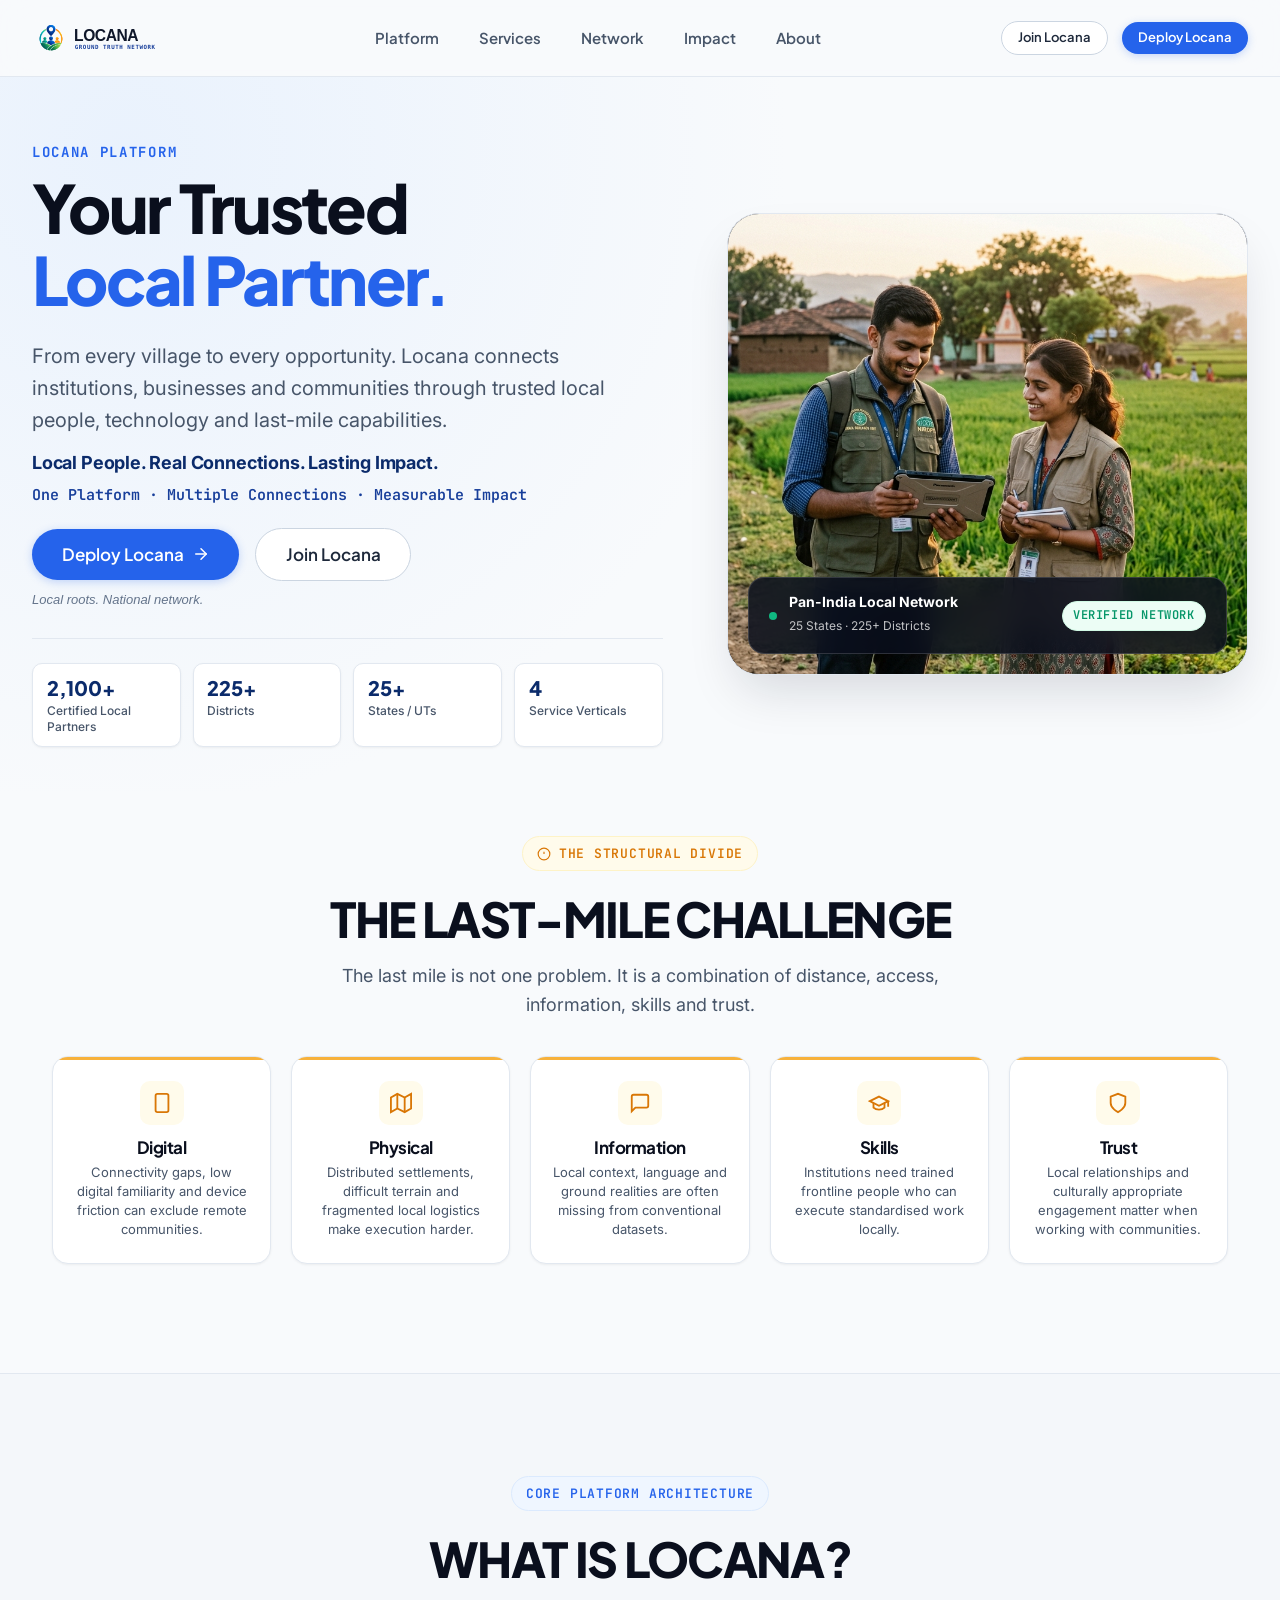
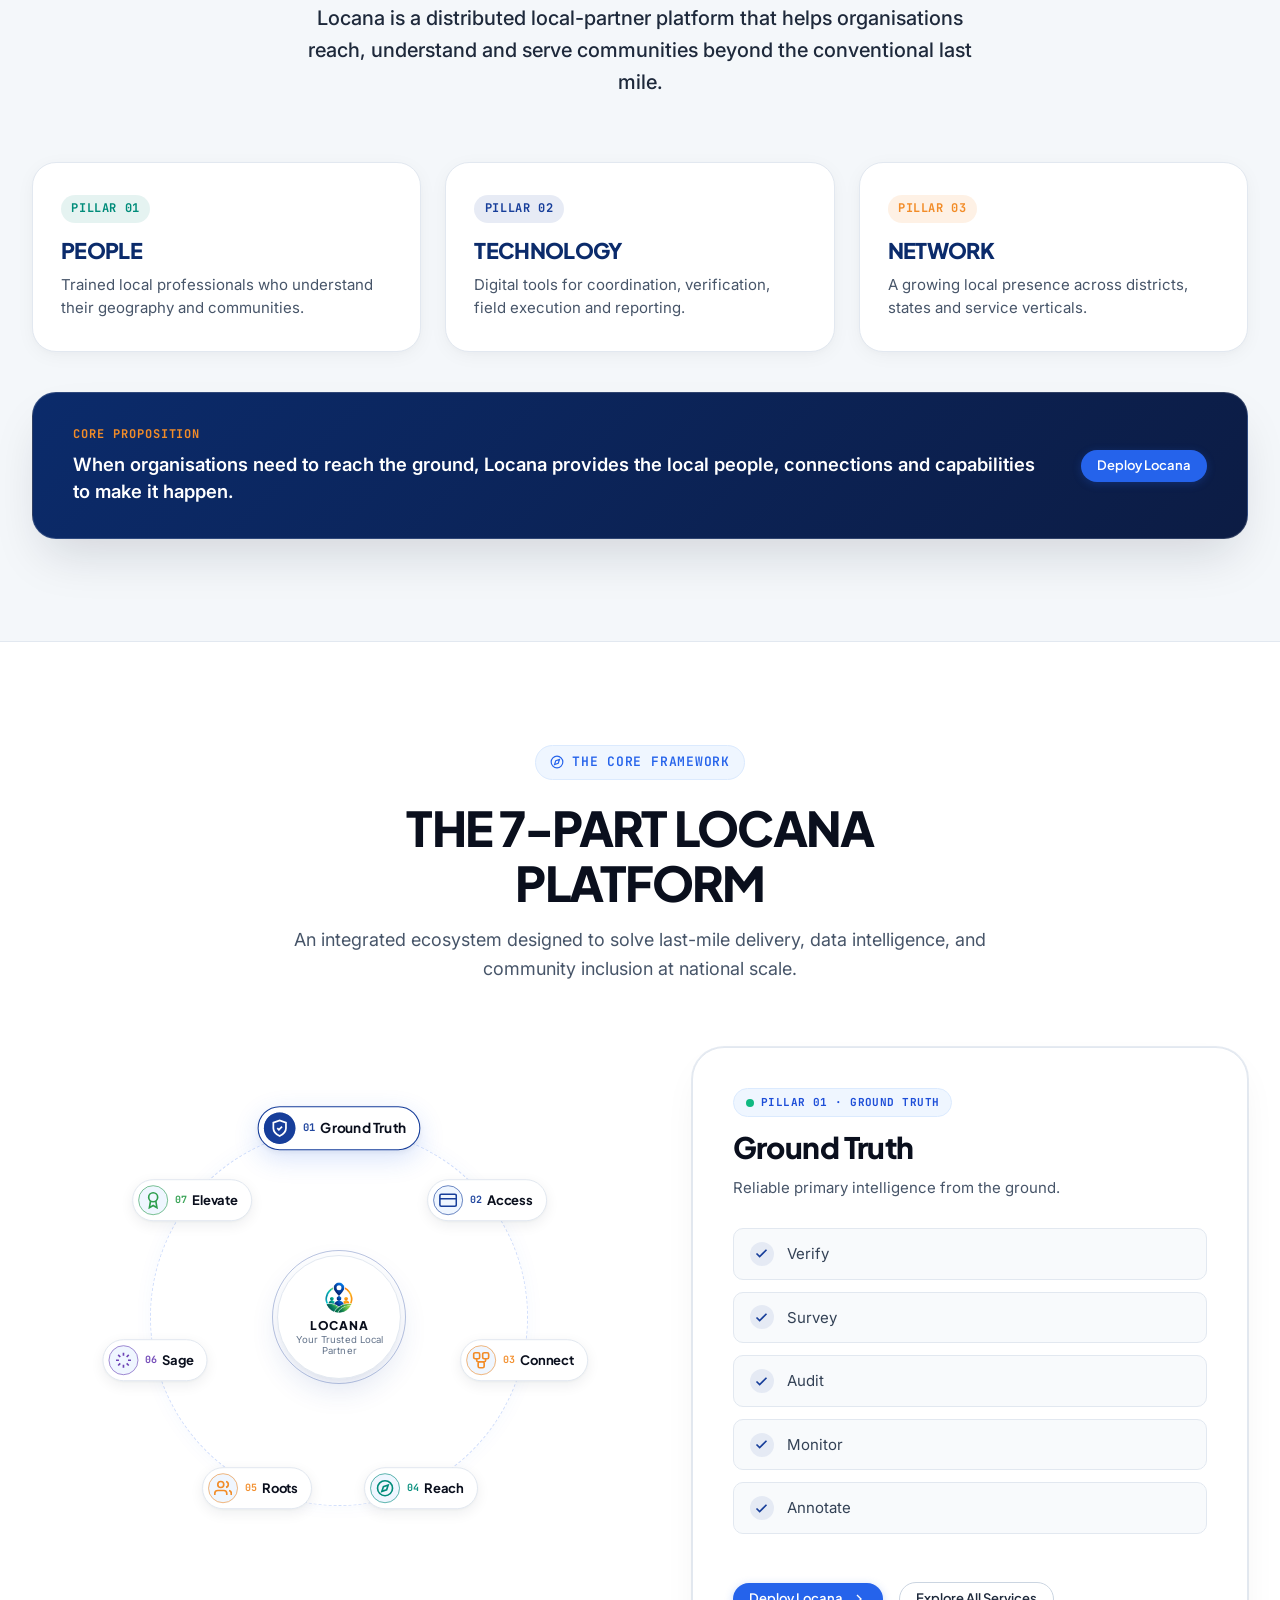
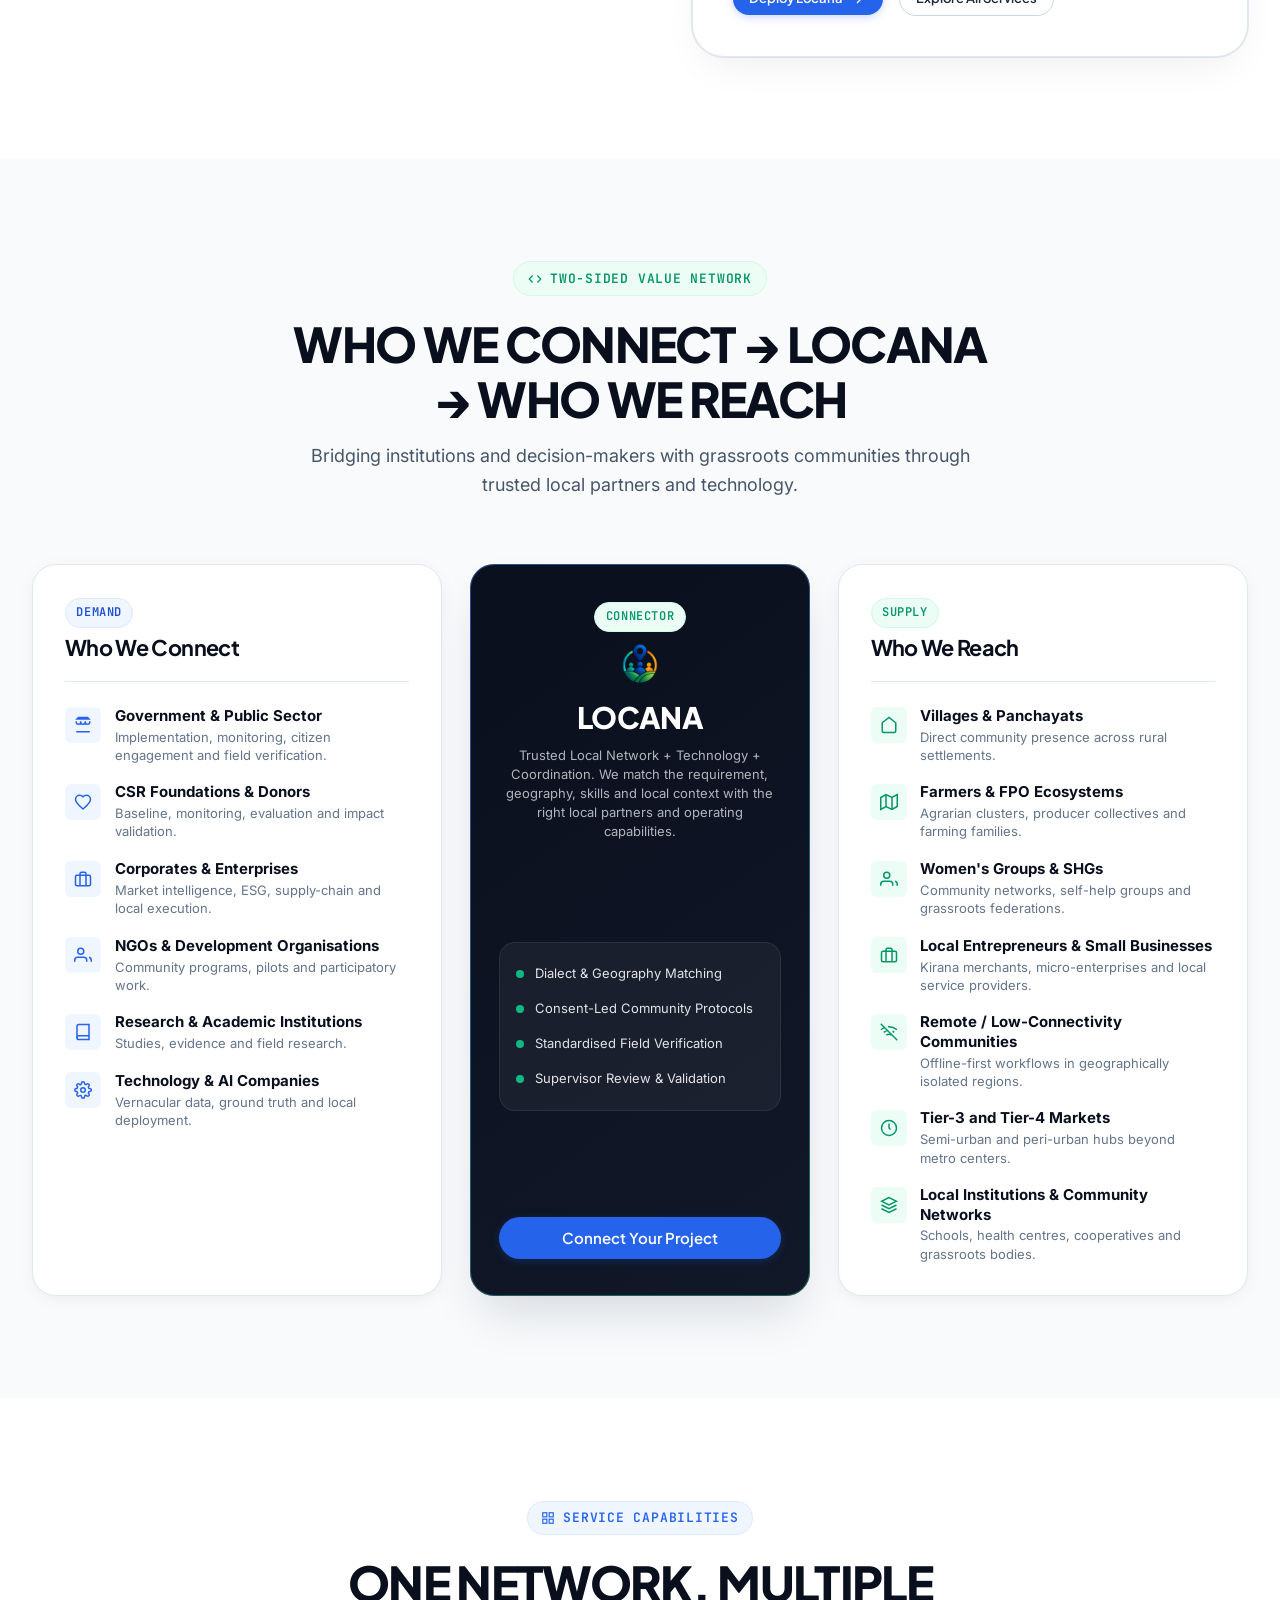
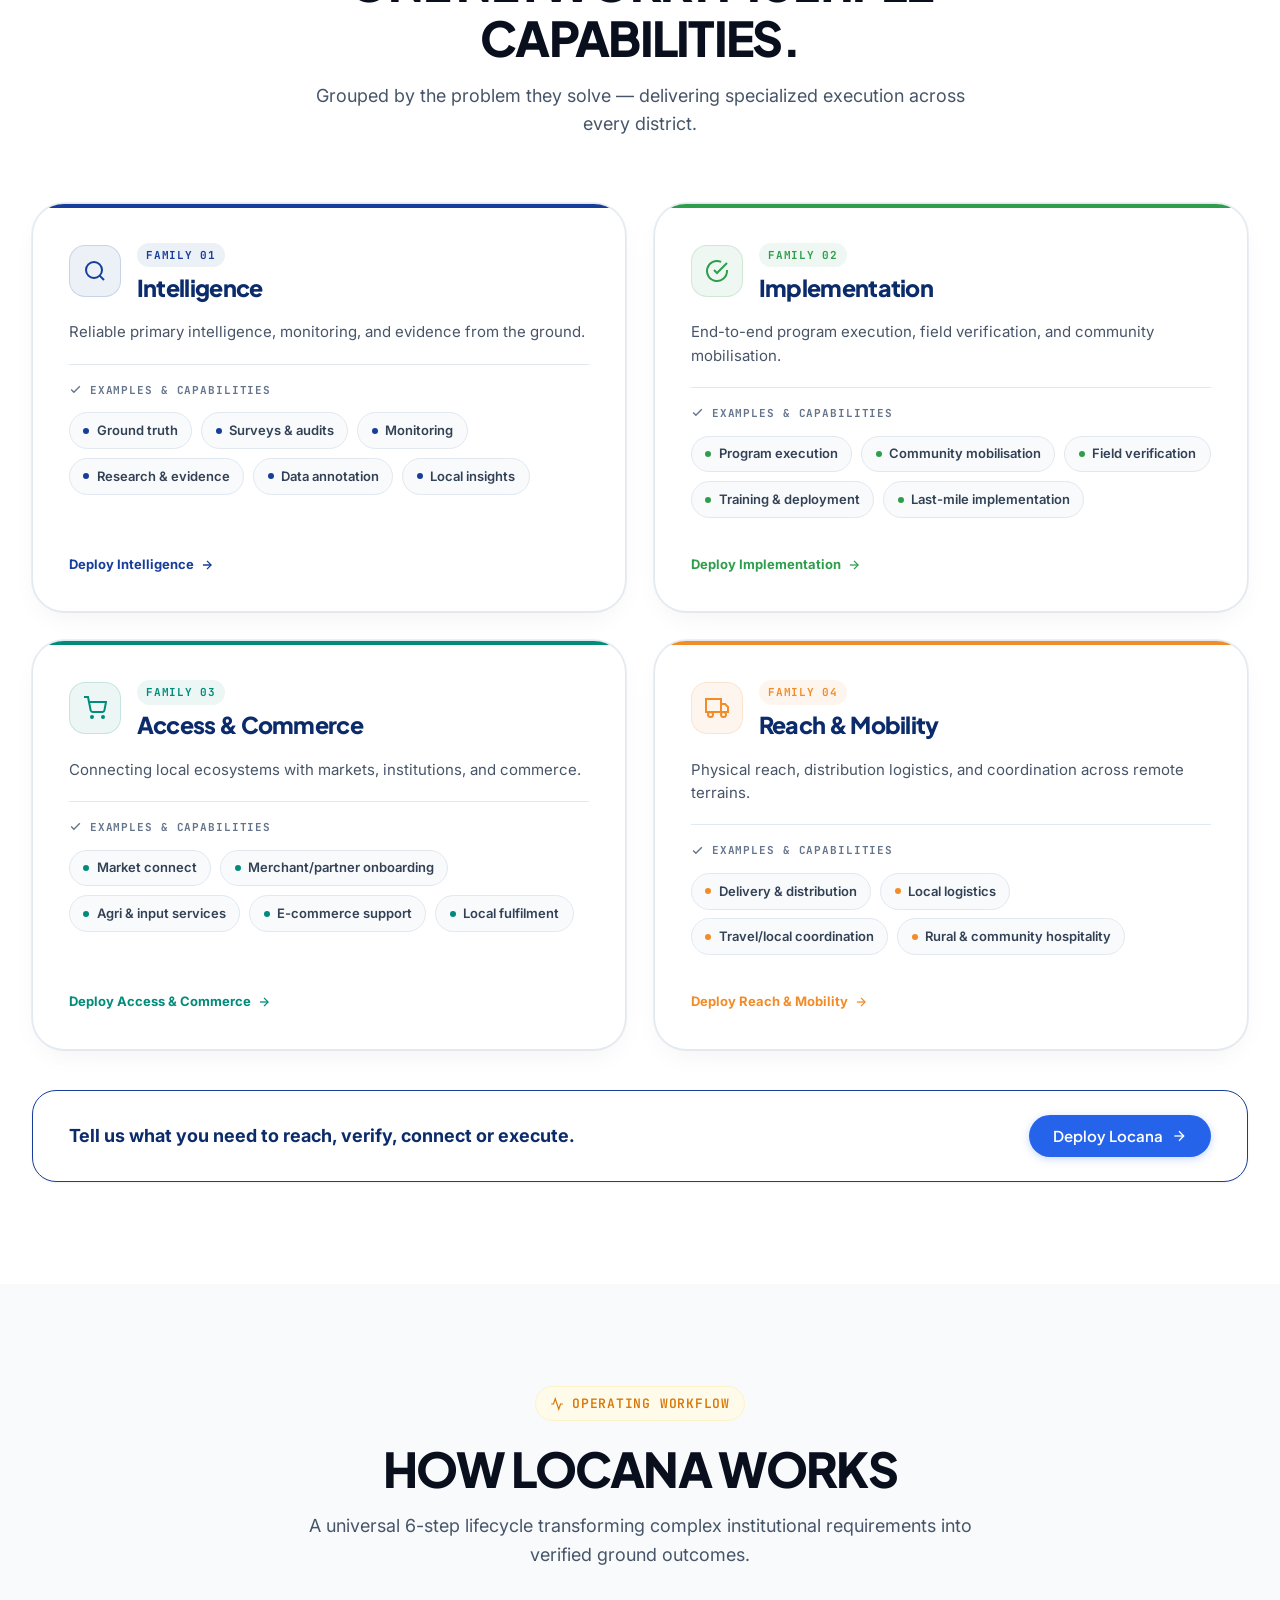
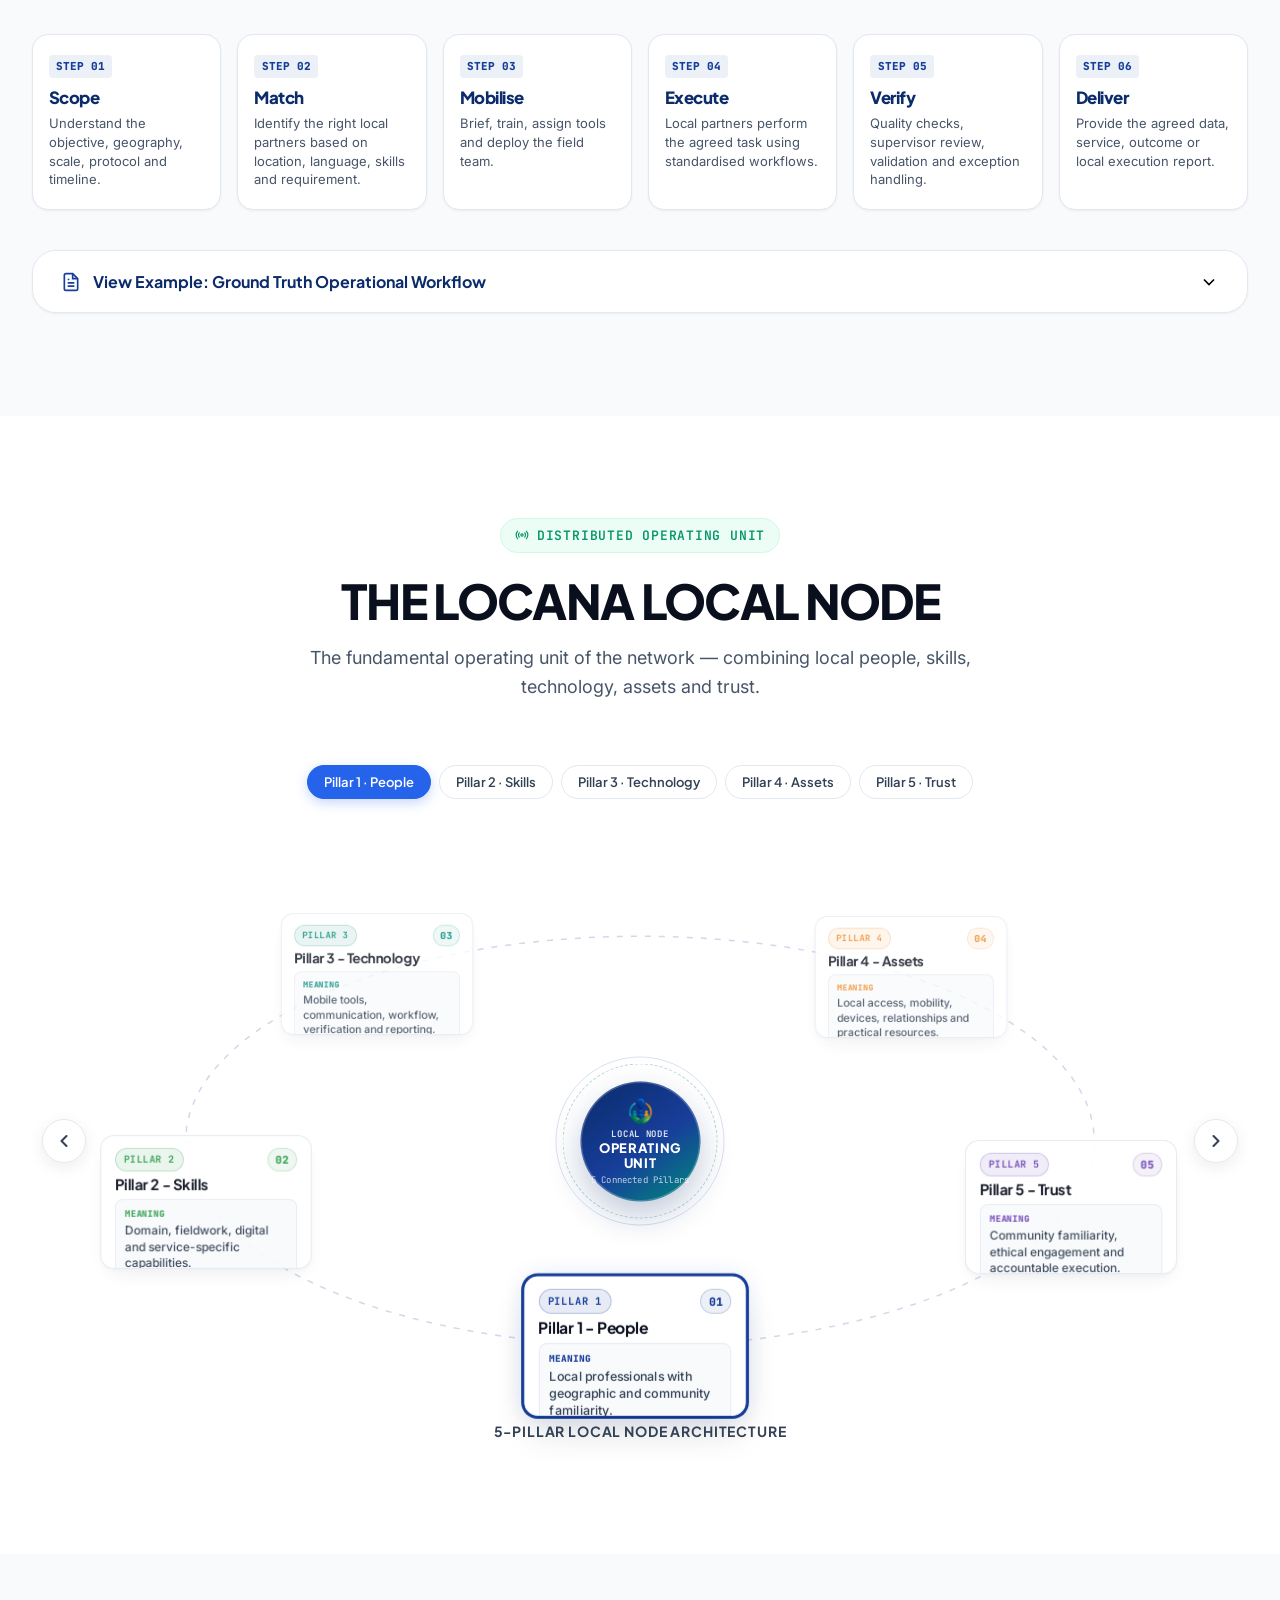
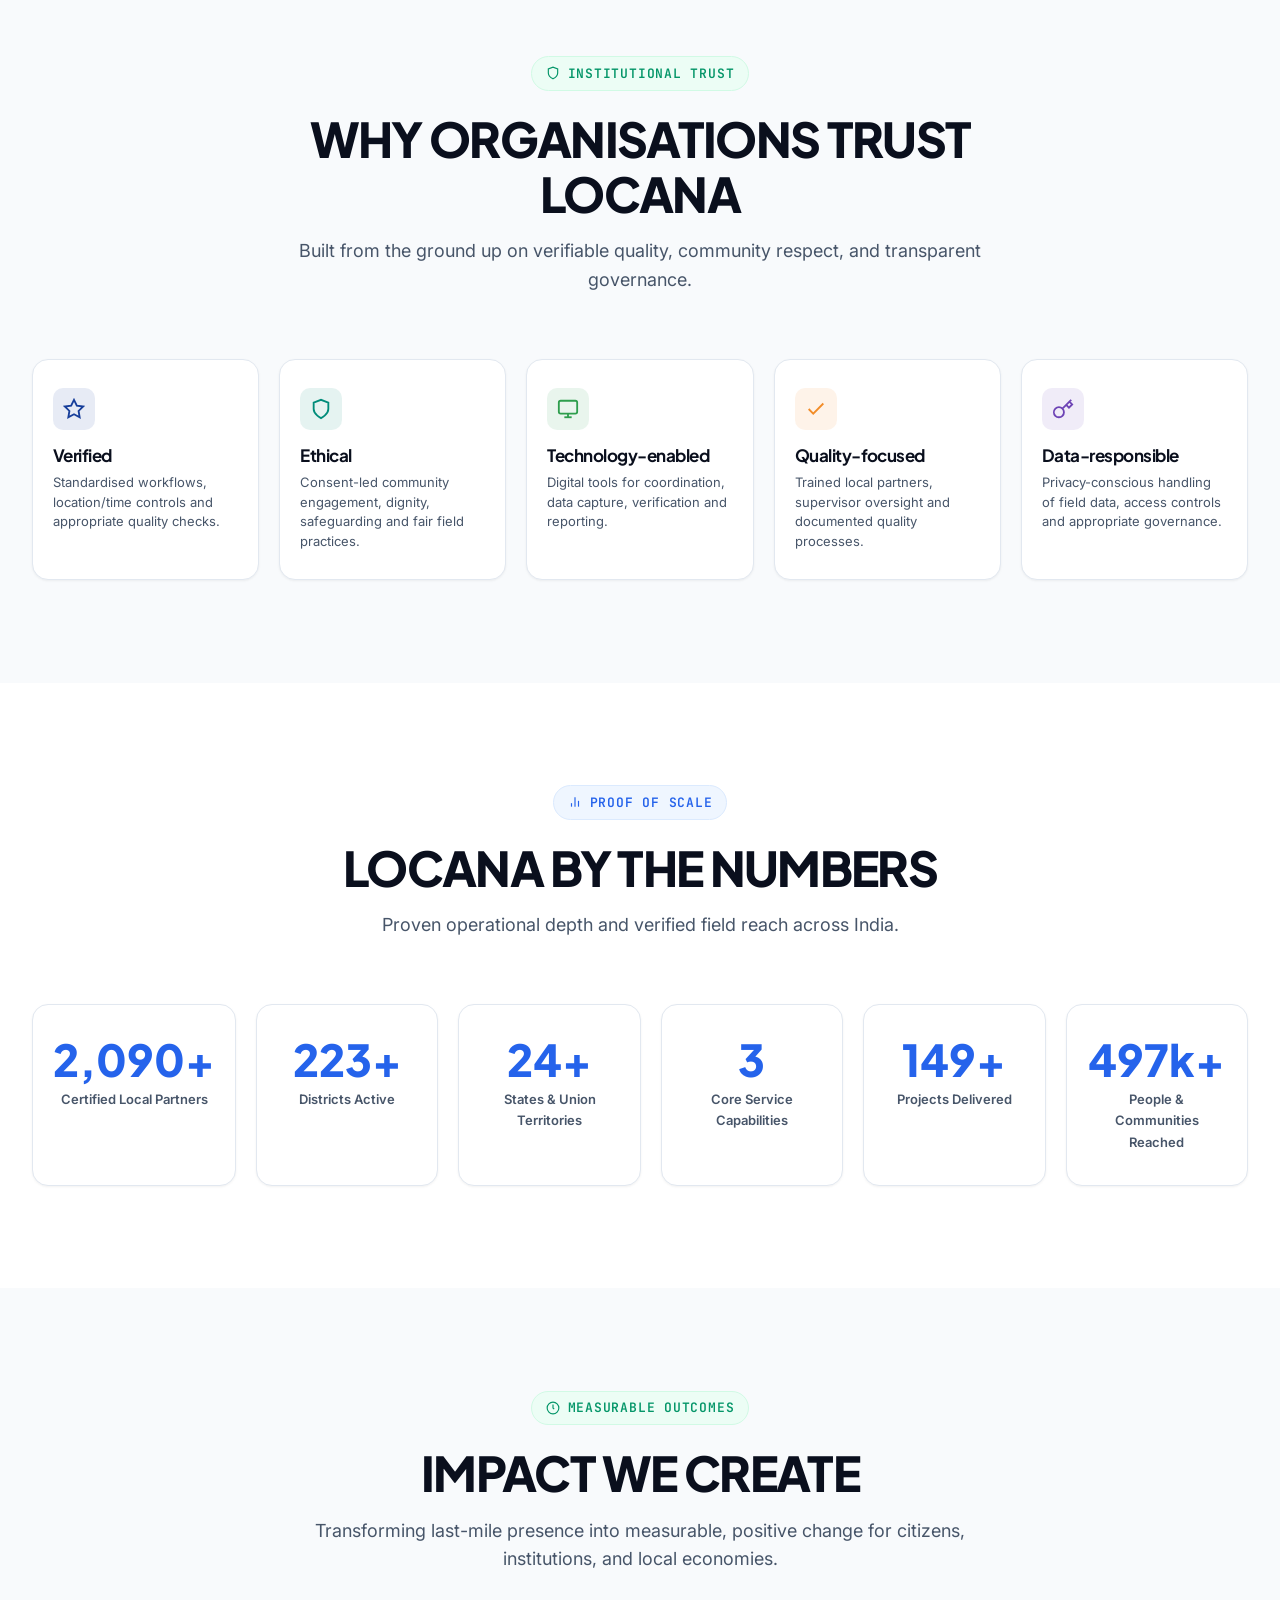
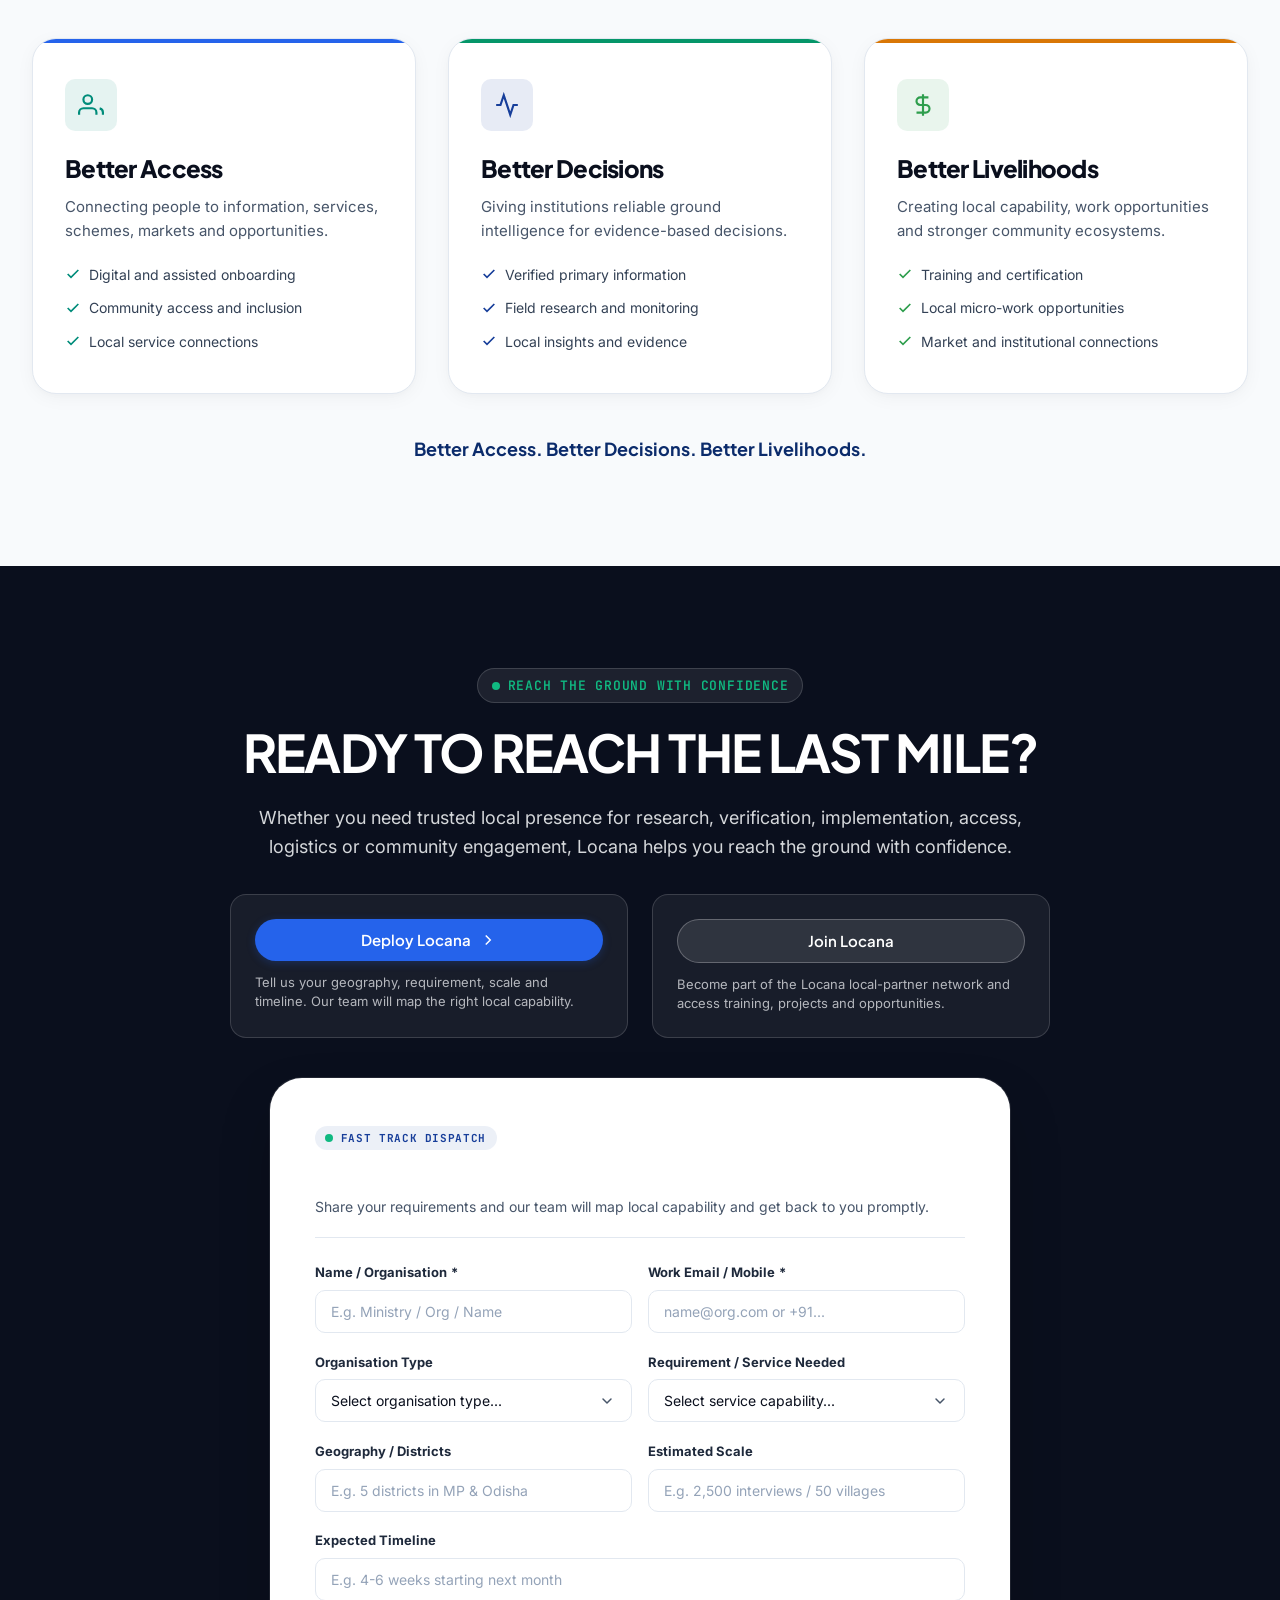
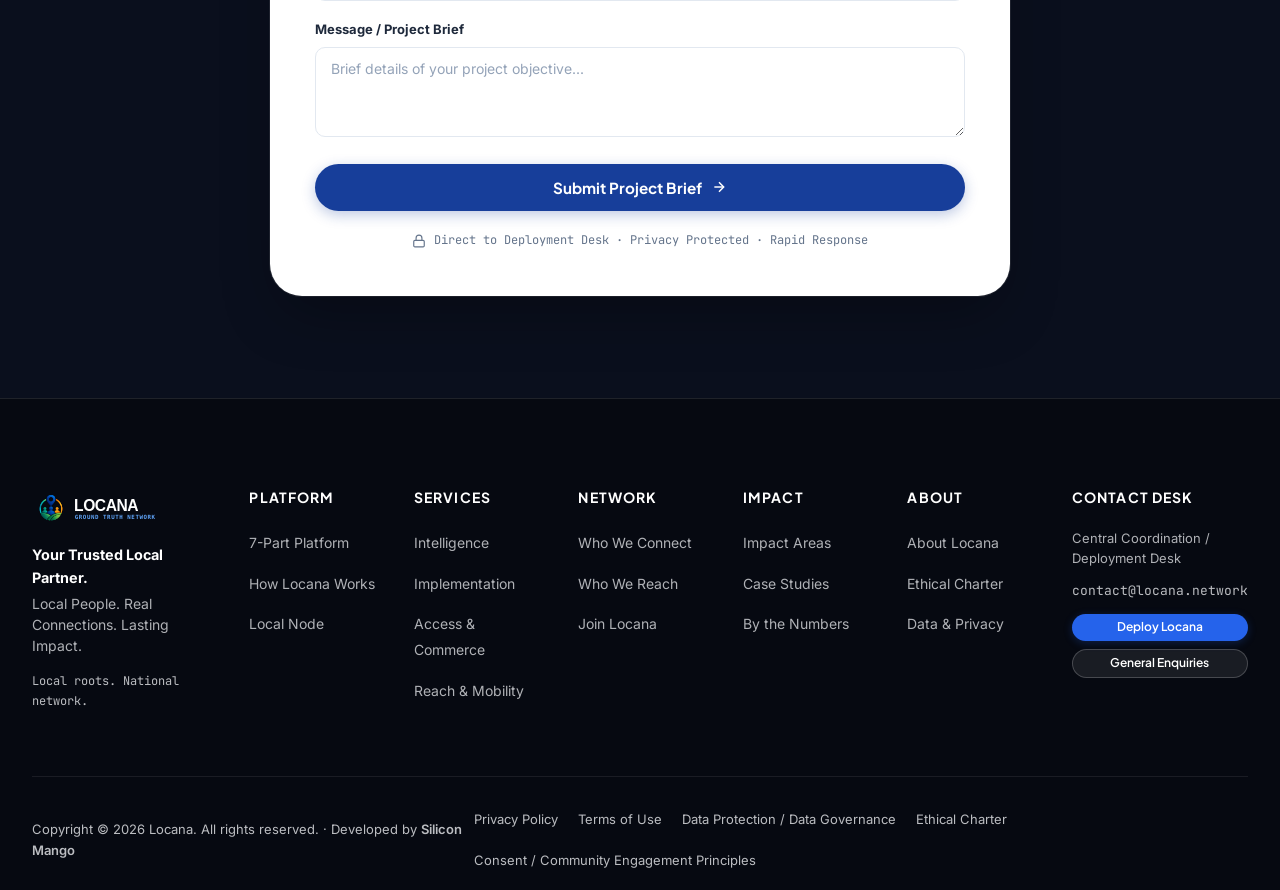
==== commit ff0d4cea: "locana ui changes as per documentation" ====
--- a/index.html
+++ b/index.html
@@ -6,16 +6,16 @@
   <meta name="viewport" content="width=device-width, initial-scale=1.0">
   <title>Locana — Your Trusted Local Partner | India's Last-Mile Platform</title>
   <meta name="description"
-    content="Locana is India's human-powered, technology-enabled last-mile platform. Where technology cannot reach, Locana reaches across 225+ districts.">
+    content="Locana connects institutions, businesses and communities through trusted local partners, technology and last-mile capabilities across India — from ground truth and research to implementation, access, logistics and local services.">
   <meta name="keywords"
-    content="Locana, last mile platform India, field intelligence, rural network, ground truth, vernacular AI data, PMFBY crop cutting">
+    content="last-mile platform India, field research network India, ground truthing, rural field network, local implementation, community engagement, field verification, last-mile services">
 
   <!-- Open Graph / Facebook -->
   <meta property="og:type" content="website">
   <meta property="og:url" content="https://locana.network/">
-  <meta property="og:title" content="Locana — Your Trusted Local Partner">
+  <meta property="og:title" content="Locana — Your Trusted Local Partner | India's Last-Mile Platform">
   <meta property="og:description"
-    content="Where technology cannot reach, Locana reaches. Human-powered, technology-enabled last-mile platform.">
+    content="Locana connects institutions, businesses and communities through trusted local partners, technology and last-mile capabilities across India.">
   <meta property="og:image" content="assets/images/hero_field_network.jpg">
 
   <!-- Favicon -->
@@ -29,7 +29,7 @@
 
   <!-- ========================================================================
        1. Top Floating Navigation Header
-       [LOGO]   Platform   Services   Network   Impact   [Join Network] [Deploy Locana]
+       [LOGO]   Platform   Services   Network   Impact   About   [Join Locana] [Deploy Locana]
        ======================================================================== -->
   <header class="header-nav">
     <div class="container container-wide">
@@ -44,11 +44,12 @@
             <li><a href="services.html" class="nav-link">Services</a></li>
             <li><a href="#who-we-connect" class="nav-link">Network</a></li>
             <li><a href="#our-impact" class="nav-link">Impact</a></li>
+            <li><a href="about.html" class="nav-link">About</a></li>
           </ul>
         </nav>
 
         <div class="nav-actions">
-          <a href="pricing.html" class="btn btn-secondary btn-sm">Join Network</a>
+          <a href="pricing.html" class="btn btn-secondary btn-sm">Join Locana</a>
           <a href="contact.html" class="btn btn-primary btn-sm">Deploy Locana</a>
           <button class="mobile-menu-toggle" aria-label="Toggle Navigation Menu">
             <svg width="24" height="24" viewBox="0 0 24 24" fill="none" stroke="currentColor" stroke-width="2"
@@ -65,25 +66,30 @@
 
   <!-- Mobile Drawer Menu -->
   <div class="mobile-drawer">
+    <div style="margin-bottom: 1.25rem; padding-bottom: 0.85rem; border-bottom: 1px solid rgba(226, 232, 240, 0.7);">
+      <a href="index.html" class="brand-logo-link" aria-label="Locana Homepage">
+        <img src="assets/images/locana-logo.svg" alt="Locana Logo" class="brand-logo-img">
+      </a>
+    </div>
     <a href="#platform-wheel" class="nav-link">Platform</a>
     <a href="services.html" class="nav-link">Services</a>
     <a href="#who-we-connect" class="nav-link">Network</a>
     <a href="#our-impact" class="nav-link">Impact</a>
+    <a href="about.html" class="nav-link">About</a>
     <div style="margin-top: 1.5rem; display: flex; flex-direction: column; gap: 0.85rem;">
-      <a href="pricing.html" class="btn btn-secondary">Join Network</a>
-      <a href="contact.html" class="btn btn-primary">Deploy Locana (48hr SLA)</a>
+      <a href="pricing.html" class="btn btn-secondary">Join Locana</a>
+      <a href="contact.html" class="btn btn-primary">Deploy Locana</a>
     </div>
   </div>
 
   <!-- ========================================================================
-       2. Hero Section
-       LOCANA — Your Trusted Local Partner
-       India's human-powered, technology-enabled last-mile platform
-       WHERE TECHNOLOGY CANNOT REACH, LOCANA REACHES.
-       [Deploy Locana]  [Join Network]
-       INDIA / LOCAL NETWORK VISUAL
+       2. Section 01 — Hero
+       LOCANA PLATFORM
+       Your Trusted Local Partner.
+       From every village to every opportunity...
+       [Deploy Locana]  [Join Locana]
        ======================================================================== -->
-  <section class="hero-section">
+  <section class="hero-section" id="hero">
     <div class="container container-wide">
       <div class="hero-grid">
         <div class="hero-content">
@@ -91,59 +97,57 @@
             <span>LOCANA PLATFORM</span>
           </div>
 
-          <div class="kicker">
-            <span class="pulse-dot"></span>
-            <span>Hyperlocal Field & Telemetry Network</span>
-          </div>
-
           <h1 class="hero-title">
             Your Trusted <br>
             <span class="text-gradient">Local Partner.</span>
           </h1>
 
-          <p class="hero-subtitle">
-            India's human-powered, technology-enabled last-mile platform. Converting distributed human presence into
-            auditable ground truth and direct community impact.
-          </p>
-
-          <!-- Highlight Motto -->
-          <div class="hero-callout-motto">
-            WHERE TECHNOLOGY CANNOT REACH, LOCANA REACHES.
-          </div>
-
-          <div style="display: flex; gap: 1rem; flex-wrap: wrap; align-items: center;">
-            <a href="contact.html" class="btn btn-primary btn-lg">
-              <span>Deploy Locana</span>
-              <svg width="18" height="18" viewBox="0 0 24 24" fill="none" stroke="currentColor" stroke-width="2"
-                stroke-linecap="round" stroke-linejoin="round">
-                <line x1="5" y1="12" x2="19" y2="12"></line>
-                <polyline points="12 5 19 12 12 19"></polyline>
-              </svg>
-            </a>
-            <a href="pricing.html" class="btn btn-secondary btn-lg">
-              <span>Join Network</span>
-            </a>
-          </div>
-
-          <div class="hero-network-stats-row">
-            <div class="hero-stat-pill">
-              <svg width="16" height="16" viewBox="0 0 24 24" fill="none" stroke="var(--emerald-600)"
-                stroke-width="2.5">
-                <polyline points="20 6 9 17 4 12"></polyline>
-              </svg>
-              <span><strong>2,100+</strong> Certified Researchers</span>
-            </div>
-            <div class="hero-stat-pill">
-              <svg width="16" height="16" viewBox="0 0 24 24" fill="none" stroke="var(--blue-600)" stroke-width="2.5">
-                <polyline points="20 6 9 17 4 12"></polyline>
-              </svg>
-              <span><strong>225+</strong> Active Districts</span>
-            </div>
-            <div class="hero-stat-pill">
-              <svg width="16" height="16" viewBox="0 0 24 24" fill="none" stroke="var(--amber-600)" stroke-width="2.5">
-                <polyline points="20 6 9 17 4 12"></polyline>
-              </svg>
-              <span><strong>48-Hour</strong> Mobilization</span>
+          <p class="hero-subtitle" style="margin-bottom: 0.75rem;">
+            From every village to every opportunity. Locana connects institutions, businesses and communities through trusted local people, technology and last-mile capabilities.
+          </p>
+
+          <div class="hero-brand-line">
+            Local People. Real Connections. Lasting Impact.
+          </div>
+
+          <div class="hero-support-line">
+            One Platform · Multiple Connections · Measurable Impact
+          </div>
+
+          <div class="cta-group-wrap">
+            <div class="cta-buttons-row">
+              <a href="contact.html" class="btn btn-primary btn-lg">
+                <span>Deploy Locana</span>
+                <svg width="18" height="18" viewBox="0 0 24 24" fill="none" stroke="currentColor" stroke-width="2"
+                  stroke-linecap="round" stroke-linejoin="round">
+                  <line x1="5" y1="12" x2="19" y2="12"></line>
+                  <polyline points="12 5 19 12 12 19"></polyline>
+                </svg>
+              </a>
+              <a href="pricing.html" class="btn btn-secondary btn-lg">
+                <span>Join Locana</span>
+              </a>
+            </div>
+            <span class="cta-microcopy">Local roots. National network.</span>
+          </div>
+
+          <!-- Hero Stat Strip (Reconciled Launch Metrics) -->
+          <div class="hero-stats-4-grid">
+            <div class="hero-stat-card">
+              <strong>2,100+</strong>
+              <span>Certified Local Partners</span>
+            </div>
+            <div class="hero-stat-card">
+              <strong>225+</strong>
+              <span>Districts</span>
+            </div>
+            <div class="hero-stat-card">
+              <strong>25+</strong>
+              <span>States / UTs</span>
+            </div>
+            <div class="hero-stat-card">
+              <strong>4</strong>
+              <span>Service Verticals</span>
             </div>
           </div>
         </div>
@@ -151,7 +155,7 @@
         <!-- India / Local Network Visual -->
         <div class="hero-media-wrapper reveal">
           <img src="assets/images/hero_field_network.jpg"
-            alt="Certified Locana field researchers conducting verified tablet surveys in Indian villages">
+            alt="Certified Locana field researchers conducting verified surveys with community dignity in Indian villages">
           <div class="hero-badge-overlay">
             <div style="display: flex; align-items: center; gap: 0.75rem;">
               <span class="pulse-dot"></span>
@@ -160,7 +164,7 @@
                 <span style="font-size: 0.75rem; color: rgba(255,255,255,0.75);">25 States · 225+ Districts</span>
               </div>
             </div>
-            <span class="badge badge-emerald">Audited & Verified</span>
+            <span class="badge badge-emerald">Verified Network</span>
           </div>
         </div>
       </div>
@@ -175,6 +179,9 @@
               ↓
         LAST-MILE IMPACT
        ======================================================================== -->
+  <!-- ========================================================================
+       02. The Last-Mile Challenge
+       ======================================================================== -->
   <section class="section-space-sm challenge-section-tight bg-canvas" id="the-challenge">
     <div class="container">
 
@@ -189,8 +196,7 @@
         </div>
         <h2 class="section-title">THE LAST-MILE CHALLENGE</h2>
         <p class="section-subtitle">
-          Five persistent barriers prevent institutions from reaching, understanding, and serving India's deepest
-          geographies.
+          The last mile is not one problem. It is a combination of distance, access, information, skills and trust.
         </p>
       </div>
 
@@ -205,8 +211,7 @@
             </svg>
           </div>
           <h3 class="challenge-title">Digital</h3>
-          <p class="challenge-desc">Connectivity dead zones, low app literacy, and device friction isolate remote
-            citizens.</p>
+          <p class="challenge-desc">Connectivity gaps, low digital familiarity and device friction can exclude remote communities.</p>
         </div>
 
         <div class="challenge-card">
@@ -218,7 +223,7 @@
             </svg>
           </div>
           <h3 class="challenge-title">Physical</h3>
-          <p class="challenge-desc">Complex terrains, distributed hamlets, and fragmented rural transport logistics.</p>
+          <p class="challenge-desc">Distributed settlements, difficult terrain and fragmented local logistics make execution harder.</p>
         </div>
 
         <div class="challenge-card">
@@ -228,7 +233,7 @@
             </svg>
           </div>
           <h3 class="challenge-title">Information</h3>
-          <p class="challenge-desc">150+ regional dialects, nuanced vernacular context, and unverified data gaps.</p>
+          <p class="challenge-desc">Local context, language and ground realities are often missing from conventional datasets.</p>
         </div>
 
         <div class="challenge-card">
@@ -239,8 +244,7 @@
             </svg>
           </div>
           <h3 class="challenge-title">Skills</h3>
-          <p class="challenge-desc">Shortage of certified frontline cadres trained in rigorous data ethics and CAPI
-            protocols.</p>
+          <p class="challenge-desc">Institutions need trained frontline people who can execute standardised work locally.</p>
         </div>
 
         <div class="challenge-card">
@@ -250,77 +254,7 @@
             </svg>
           </div>
           <h3 class="challenge-title">Trust</h3>
-          <p class="challenge-desc">Skepticism toward visiting external vendors without community consent and roots.</p>
-        </div>
-
-      </div>
-
-      <!-- Aesthetic Connected Transformation Pipeline -->
-      <div class="transformation-pipeline reveal">
-
-        <!-- Step 1: LOCANA PLATFORM (The Bridge) -->
-        <div class="pipeline-step-bridge">
-          <div class="pipeline-bridge-info">
-            <span class="badge badge-emerald" style="margin-bottom: 0.75rem;">The Central Bridge</span>
-            <h3>LOCANA PLATFORM</h3>
-            <p>
-              Unifying certified human presence with proprietary mobile fieldwork technology, cryptographic GPS
-              validation, and dialect-matched local nodes across 225+ districts.
-            </p>
-          </div>
-
-          <div class="pipeline-features-grid">
-            <div class="pipeline-feature-pill">
-              <svg width="18" height="18" viewBox="0 0 24 24" fill="none" stroke="currentColor" stroke-width="2.5">
-                <polyline points="20 6 9 17 4 12"></polyline>
-              </svg>
-              <span>Certified Local Field Fleet across 225+ Districts</span>
-            </div>
-            <div class="pipeline-feature-pill">
-              <svg width="18" height="18" viewBox="0 0 24 24" fill="none" stroke="currentColor" stroke-width="2.5">
-                <polyline points="20 6 9 17 4 12"></polyline>
-              </svg>
-              <span>100% FPIC Voice Consent & Cryptographic GPS</span>
-            </div>
-            <div class="pipeline-feature-pill">
-              <svg width="18" height="18" viewBox="0 0 24 24" fill="none" stroke="currentColor" stroke-width="2.5">
-                <polyline points="20 6 9 17 4 12"></polyline>
-              </svg>
-              <span>Real-Time Logic Gates & 10% Mandatory Back-Checks</span>
-            </div>
-          </div>
-        </div>
-
-        <!-- Connector Line -->
-        <div class="pipeline-connector-line">
-          <span>Transformation Flow</span>
-          <div class="pipeline-connector-arrow">↓</div>
-          <span>Measurable Results</span>
-        </div>
-
-        <!-- Step 2: LAST-MILE IMPACT (The Outcome) -->
-        <div class="pipeline-outcome-card">
-          <div class="pipeline-outcome-header">
-            <span class="badge badge-emerald">Verified Outcome</span>
-            <h3>LAST-MILE IMPACT</h3>
-          </div>
-
-          <div class="pipeline-outcome-triad">
-            <div class="pipeline-triad-item">
-              <strong>Defensible Intelligence</strong>
-              <span>Zero-curbstoning, auditable primary datasets built for multilateral donor defense.</span>
-            </div>
-
-            <div class="pipeline-triad-item">
-              <strong>Citizen Inclusion</strong>
-              <span>Assisted DPI onboarding and financial inclusion for remote households.</span>
-            </div>
-
-            <div class="pipeline-triad-item">
-              <strong>Dignified Livelihoods</strong>
-              <span>Predictable ₹500–₹2,000/day pay and skilling credentials for rural youth.</span>
-            </div>
-          </div>
+          <p class="challenge-desc">Local relationships and culturally appropriate engagement matter when working with communities.</p>
         </div>
 
       </div>
@@ -329,10 +263,55 @@
   </section>
 
   <!-- ========================================================================
-       4. Locana Platform (Filament Flower Interactive Stage)
-       Ground Truth • Elevate • Sage • Roots • Reach • Connect • Access
+       03. What Is Locana?
        ======================================================================== -->
-  <section class="section-space bg-white" id="platform-wheel">
+  <section class="section-space what-is-section" id="what-is-locana">
+    <div class="container container-wide">
+      <div class="section-header center reveal">
+        <div class="kicker">
+          <span>Core Platform Architecture</span>
+        </div>
+        <h2 class="section-title">WHAT IS LOCANA?</h2>
+        <p class="what-is-lead">
+          Locana is a distributed local-partner platform that helps organisations reach, understand and serve communities beyond the conventional last mile.
+        </p>
+      </div>
+
+      <div class="what-is-grid reveal">
+        <div class="what-is-card card-people">
+          <span class="what-is-card-badge">Pillar 01</span>
+          <h3>PEOPLE</h3>
+          <p>Trained local professionals who understand their geography and communities.</p>
+        </div>
+        <div class="what-is-card card-tech">
+          <span class="what-is-card-badge">Pillar 02</span>
+          <h3>TECHNOLOGY</h3>
+          <p>Digital tools for coordination, verification, field execution and reporting.</p>
+        </div>
+        <div class="what-is-card card-network">
+          <span class="what-is-card-badge">Pillar 03</span>
+          <h3>NETWORK</h3>
+          <p>A growing local presence across districts, states and service verticals.</p>
+        </div>
+      </div>
+
+      <div class="what-is-core-prop reveal">
+        <div class="what-is-core-prop-text">
+          <strong>Core Proposition</strong>
+          <p>When organisations need to reach the ground, Locana provides the local people, connections and capabilities to make it happen.</p>
+        </div>
+        <a href="contact.html" class="btn btn-primary btn-sm" style="white-space: nowrap;">
+          <span>Deploy Locana</span>
+        </a>
+      </div>
+    </div>
+  </section>
+
+  <!-- ========================================================================
+       04. The 7-Part Locana Platform
+       Ground Truth • Access • Connect • Reach • Roots • Sage • Elevate
+       ======================================================================== -->
+  <section class="section-space bg-white platform-wheel-section" id="platform-wheel">
     <div class="container container-wide">
 
       <div class="section-header center reveal">
@@ -341,12 +320,11 @@
             <circle cx="12" cy="12" r="10"></circle>
             <polygon points="16.24 7.76 14.12 14.12 7.76 16.24 9.88 9.88 16.24 7.76"></polygon>
           </svg>
-          <span>7-Part Platform Architecture</span>
-        </div>
-        <h2 class="section-title">LOCANA PLATFORM</h2>
+                <span>The Core Framework</span>
+        </div>
+        <h2 class="section-title">THE 7-PART LOCANA PLATFORM</h2>
         <p class="section-subtitle">
-          An integrated ecosystem designed to solve last-mile delivery, data intelligence, and community inclusion at
-          national scale.
+          An integrated ecosystem designed to solve last-mile delivery, data intelligence, and community inclusion at national scale.
         </p>
       </div>
 
@@ -364,13 +342,10 @@
             <div class="node-orbit-center" id="platform-orbit-center">
               <div class="center-core-pulse"></div>
               <div class="center-core-icon">
-                <svg width="24" height="24" viewBox="0 0 24 24" fill="none" stroke="currentColor" stroke-width="2">
-                  <polygon points="12 2 2 7 12 12 22 7 12 2"></polygon>
-                  <polyline points="2 17 12 22 22 17"></polyline>
-                  <polyline points="2 12 12 17 22 12"></polyline>
-                </svg>
+                <img src="assets/images/locana-symbol.png" alt="Locana Logo" style="width: 38px; height: 38px; object-fit: contain;">
               </div>
               <span class="center-core-label">LOCANA</span>
+              <span class="center-core-sub">Your Trusted Local Partner</span>
             </div>
 
             <!-- 7 Orbital Node Buttons along the circle outline -->
@@ -378,8 +353,8 @@
 
               <!-- Node 1: Ground Truth -->
               <div class="node-orbit-item active" data-pillar="ground-truth" data-node="0" data-angle="-90"
-                style="--node-color: #2563EB;">
-                <button type="button" class="node-anchor-btn" aria-label="Ground Truth: Auditable verification">
+                style="--node-color: #173E9A;">
+                <button type="button" class="node-anchor-btn" aria-label="Ground Truth: Reliable primary intelligence from the ground">
                   <span class="node-ping-ring"></span>
                   <span class="node-anchor-icon">
                     <svg width="18" height="18" viewBox="0 0 24 24" fill="none" stroke="currentColor"
@@ -395,89 +370,29 @@
                 </button>
               </div>
 
-              <!-- Node 2: Elevate -->
-              <div class="node-orbit-item" data-pillar="elevate" data-node="1" data-angle="-38.57"
-                style="--node-color: #059669;">
-                <button type="button" class="node-anchor-btn" aria-label="Elevate: Frontline capacity building">
+              <!-- Node 2: Access -->
+              <div class="node-orbit-item" data-pillar="access" data-node="1" data-angle="-38.57"
+                style="--node-color: #173E9A;">
+                <button type="button" class="node-anchor-btn" aria-label="Access: Connect people to information, services, schemes and opportunities">
                   <span class="node-ping-ring"></span>
                   <span class="node-anchor-icon">
                     <svg width="18" height="18" viewBox="0 0 24 24" fill="none" stroke="currentColor"
                       stroke-width="2.2">
-                      <circle cx="12" cy="8" r="6"></circle>
-                      <path d="M15.477 12.89 17 22l-5-3-5 3 1.523-9.11"></path>
+                      <rect x="1" y="4" width="22" height="16" rx="2" ry="2"></rect>
+                      <line x1="1" y1="10" x2="23" y2="10"></line>
                     </svg>
                   </span>
                   <span class="node-anchor-pill">
                     <span class="node-step-tag">02</span>
-                    <span class="node-anchor-name">Elevate</span>
+                    <span class="node-anchor-name">Access</span>
                   </span>
                 </button>
               </div>
 
-              <!-- Node 3: Sage -->
-              <div class="node-orbit-item" data-pillar="sage" data-node="2" data-angle="12.86"
-                style="--node-color: #7C3AED;">
-                <button type="button" class="node-anchor-btn" aria-label="Sage: AI advisory and econometrics">
-                  <span class="node-ping-ring"></span>
-                  <span class="node-anchor-icon">
-                    <svg width="18" height="18" viewBox="0 0 24 24" fill="none" stroke="currentColor"
-                      stroke-width="2.2">
-                      <path
-                        d="M12 2v4M12 18v4M4.93 4.93l2.83 2.83M16.24 16.24l2.83 2.83M2 12h4M18 12h4M4.93 19.07l2.83-2.83M16.24 7.76l2.83-2.83">
-                      </path>
-                    </svg>
-                  </span>
-                  <span class="node-anchor-pill">
-                    <span class="node-step-tag">03</span>
-                    <span class="node-anchor-name">Sage</span>
-                  </span>
-                </button>
-              </div>
-
-              <!-- Node 4: Roots -->
-              <div class="node-orbit-item" data-pillar="roots" data-node="3" data-angle="64.29"
-                style="--node-color: #D97706;">
-                <button type="button" class="node-anchor-btn" aria-label="Roots: Community embeddedness">
-                  <span class="node-ping-ring"></span>
-                  <span class="node-anchor-icon">
-                    <svg width="18" height="18" viewBox="0 0 24 24" fill="none" stroke="currentColor"
-                      stroke-width="2.2">
-                      <path d="M17 21v-2a4 4 0 0 0-4-4H5a4 4 0 0 0-4 4v2"></path>
-                      <circle cx="9" cy="7" r="4"></circle>
-                      <path d="M23 21v-2a4 4 0 0 0-3-3.87"></path>
-                      <path d="M16 3.13a4 4 0 0 1 0 7.75"></path>
-                    </svg>
-                  </span>
-                  <span class="node-anchor-pill">
-                    <span class="node-step-tag">04</span>
-                    <span class="node-anchor-name">Roots</span>
-                  </span>
-                </button>
-              </div>
-
-              <!-- Node 5: Reach -->
-              <div class="node-orbit-item" data-pillar="reach" data-node="4" data-angle="115.71"
-                style="--node-color: #0284C7;">
-                <button type="button" class="node-anchor-btn" aria-label="Reach: Pan-India logistics">
-                  <span class="node-ping-ring"></span>
-                  <span class="node-anchor-icon">
-                    <svg width="18" height="18" viewBox="0 0 24 24" fill="none" stroke="currentColor"
-                      stroke-width="2.2">
-                      <circle cx="12" cy="12" r="10"></circle>
-                      <polygon points="16.24 7.76 14.12 14.12 7.76 16.24 9.88 9.88 16.24 7.76"></polygon>
-                    </svg>
-                  </span>
-                  <span class="node-anchor-pill">
-                    <span class="node-step-tag">05</span>
-                    <span class="node-anchor-name">Reach</span>
-                  </span>
-                </button>
-              </div>
-
-              <!-- Node 6: Connect -->
-              <div class="node-orbit-item" data-pillar="connect" data-node="5" data-angle="167.14"
-                style="--node-color: #EA580C;">
-                <button type="button" class="node-anchor-btn" aria-label="Connect: Two-sided network orchestration">
+              <!-- Node 3: Connect -->
+              <div class="node-orbit-item" data-pillar="connect" data-node="2" data-angle="12.86"
+                style="--node-color: #F28C28;">
+                <button type="button" class="node-anchor-btn" aria-label="Connect: Meaningful connections between local ecosystems and institutions/markets">
                   <span class="node-ping-ring"></span>
                   <span class="node-anchor-icon">
                     <svg width="18" height="18" viewBox="0 0 24 24" fill="none" stroke="currentColor"
@@ -490,27 +405,87 @@
                     </svg>
                   </span>
                   <span class="node-anchor-pill">
-                    <span class="node-step-tag">06</span>
+                    <span class="node-step-tag">03</span>
                     <span class="node-anchor-name">Connect</span>
                   </span>
                 </button>
               </div>
 
-              <!-- Node 7: Access -->
-              <div class="node-orbit-item" data-pillar="access" data-node="6" data-angle="218.57"
-                style="--node-color: #4F46E5;">
-                <button type="button" class="node-anchor-btn" aria-label="Access: Digital and financial inclusion">
+              <!-- Node 4: Reach -->
+              <div class="node-orbit-item" data-pillar="reach" data-node="3" data-angle="64.29"
+                style="--node-color: #008C7A;">
+                <button type="button" class="node-anchor-btn" aria-label="Reach: Extend products, services and execution to the last mile">
                   <span class="node-ping-ring"></span>
                   <span class="node-anchor-icon">
                     <svg width="18" height="18" viewBox="0 0 24 24" fill="none" stroke="currentColor"
                       stroke-width="2.2">
-                      <rect x="1" y="4" width="22" height="16" rx="2" ry="2"></rect>
-                      <line x1="1" y1="10" x2="23" y2="10"></line>
+                      <circle cx="12" cy="12" r="10"></circle>
+                      <polygon points="16.24 7.76 14.12 14.12 7.76 16.24 9.88 9.88 16.24 7.76"></polygon>
+                    </svg>
+                  </span>
+                  <span class="node-anchor-pill">
+                    <span class="node-step-tag">04</span>
+                    <span class="node-anchor-name">Reach</span>
+                  </span>
+                </button>
+              </div>
+
+              <!-- Node 5: Roots -->
+              <div class="node-orbit-item" data-pillar="roots" data-node="4" data-angle="115.71"
+                style="--node-color: #F28C28;">
+                <button type="button" class="node-anchor-btn" aria-label="Roots: Build durable local relationships and understand local ecosystems">
+                  <span class="node-ping-ring"></span>
+                  <span class="node-anchor-icon">
+                    <svg width="18" height="18" viewBox="0 0 24 24" fill="none" stroke="currentColor"
+                      stroke-width="2.2">
+                      <path d="M17 21v-2a4 4 0 0 0-4-4H5a4 4 0 0 0-4 4v2"></path>
+                      <circle cx="9" cy="7" r="4"></circle>
+                      <path d="M23 21v-2a4 4 0 0 0-3-3.87"></path>
+                      <path d="M16 3.13a4 4 0 0 1 0 7.75"></path>
+                    </svg>
+                  </span>
+                  <span class="node-anchor-pill">
+                    <span class="node-step-tag">05</span>
+                    <span class="node-anchor-name">Roots</span>
+                  </span>
+                </button>
+              </div>
+
+              <!-- Node 6: Sage -->
+              <div class="node-orbit-item" data-pillar="sage" data-node="5" data-angle="167.14"
+                style="--node-color: #6D43B5;">
+                <button type="button" class="node-anchor-btn" aria-label="Sage: Turn field knowledge into evidence, insight and better decisions">
+                  <span class="node-ping-ring"></span>
+                  <span class="node-anchor-icon">
+                    <svg width="18" height="18" viewBox="0 0 24 24" fill="none" stroke="currentColor"
+                      stroke-width="2.2">
+                      <path
+                        d="M12 2v4M12 18v4M4.93 4.93l2.83 2.83M16.24 16.24l2.83 2.83M2 12h4M18 12h4M4.93 19.07l2.83-2.83M16.24 7.76l2.83-2.83">
+                      </path>
+                    </svg>
+                  </span>
+                  <span class="node-anchor-pill">
+                    <span class="node-step-tag">06</span>
+                    <span class="node-anchor-name">Sage</span>
+                  </span>
+                </button>
+              </div>
+
+              <!-- Node 7: Elevate -->
+              <div class="node-orbit-item" data-pillar="elevate" data-node="6" data-angle="218.57"
+                style="--node-color: #2E9E4D;">
+                <button type="button" class="node-anchor-btn" aria-label="Elevate: Build local capability and create pathways to better work and outcomes">
+                  <span class="node-ping-ring"></span>
+                  <span class="node-anchor-icon">
+                    <svg width="18" height="18" viewBox="0 0 24 24" fill="none" stroke="currentColor"
+                      stroke-width="2.2">
+                      <circle cx="12" cy="8" r="6"></circle>
+                      <path d="M15.477 12.89 17 22l-5-3-5 3 1.523-9.11"></path>
                     </svg>
                   </span>
                   <span class="node-anchor-pill">
                     <span class="node-step-tag">07</span>
-                    <span class="node-anchor-name">Access</span>
+                    <span class="node-anchor-name">Elevate</span>
                   </span>
                 </button>
               </div>
@@ -523,71 +498,52 @@
         <div class="wheel-details-card" id="platform-details-content">
           <div class="wheel-details-badge badge badge-blue" id="platform-badge">
             <span class="pulse-dot"></span>
-            <span id="platform-badge-text">Pillar 01 · Verification Workflow</span>
-          </div>
-
-          <h3 class="wheel-details-title" id="platform-title">HOW GROUND TRUTHING WORKS?</h3>
+            <span id="platform-badge-text">Pillar 01 · Ground Truth</span>
+          </div>
+
+          <h3 class="wheel-details-title" id="platform-title">Ground Truth</h3>
           <p class="wheel-details-desc" id="platform-desc">
-            A seamless 6-step verification lifecycle transforming complex institutional requirements into auditable
-            primary ground intelligence.
+            Reliable primary intelligence from the ground.
           </p>
 
           <div id="platform-capabilities">
-            <div class="gt-steps-grid">
-              <div class="gt-step-item">
-                <div class="gt-step-header">
-                  <span class="gt-step-num">STEP 01</span>
-                  <span class="gt-step-name">Post</span>
-                </div>
-                <p class="gt-step-desc">Institution submits target geography, sample quotas, protocol guidelines &
-                  timelines.</p>
-              </div>
-              <div class="gt-step-item">
-                <div class="gt-step-header">
-                  <span class="gt-step-num">STEP 02</span>
-                  <span class="gt-step-name">Match</span>
-                </div>
-                <p class="gt-step-desc">Locana engine matches requirement to certified local node leads & dialect-fluent
-                  teams.</p>
-              </div>
-              <div class="gt-step-item">
-                <div class="gt-step-header">
-                  <span class="gt-step-num">STEP 03</span>
-                  <span class="gt-step-name">Assign</span>
-                </div>
-                <p class="gt-step-desc">Standardized CAPI digital forms, geofenced clusters & protocol briefings
-                  deployed.</p>
-              </div>
-              <div class="gt-step-item">
-                <div class="gt-step-header">
-                  <span class="gt-step-num">STEP 04</span>
-                  <span class="gt-step-name">Execute</span>
-                </div>
-                <p class="gt-step-desc">Local researchers conduct field tasks with 100% FPIC consent & live GPS
-                  telemetry logging.</p>
-              </div>
-              <div class="gt-step-item">
-                <div class="gt-step-header">
-                  <span class="gt-step-num">STEP 05</span>
-                  <span class="gt-step-name">Verify</span>
-                </div>
-                <p class="gt-step-desc">Automated logic checks, cryptographic timestamp hashes & mandatory 10%
-                  supervisor back-checks.</p>
-              </div>
-              <div class="gt-step-item">
-                <div class="gt-step-header">
-                  <span class="gt-step-num">STEP 06</span>
-                  <span class="gt-step-name">Pay</span>
-                </div>
-                <p class="gt-step-desc">Instant, transparent payouts directly to certified local field professionals
-                  upon QC clearance.</p>
-              </div>
-            </div>
+            <ul class="wheel-capabilities-list">
+              <li>
+                <span class="cap-check-icon" style="background: rgba(23, 62, 154, 0.08); color: #173E9A;">
+                  <svg width="15" height="15" viewBox="0 0 24 24" fill="none" stroke="currentColor" stroke-width="2.6"><polyline points="20 6 9 17 4 12"></polyline></svg>
+                </span>
+                <span>Verify</span>
+              </li>
+              <li>
+                <span class="cap-check-icon" style="background: rgba(23, 62, 154, 0.08); color: #173E9A;">
+                  <svg width="15" height="15" viewBox="0 0 24 24" fill="none" stroke="currentColor" stroke-width="2.6"><polyline points="20 6 9 17 4 12"></polyline></svg>
+                </span>
+                <span>Survey</span>
+              </li>
+              <li>
+                <span class="cap-check-icon" style="background: rgba(23, 62, 154, 0.08); color: #173E9A;">
+                  <svg width="15" height="15" viewBox="0 0 24 24" fill="none" stroke="currentColor" stroke-width="2.6"><polyline points="20 6 9 17 4 12"></polyline></svg>
+                </span>
+                <span>Audit</span>
+              </li>
+              <li>
+                <span class="cap-check-icon" style="background: rgba(23, 62, 154, 0.08); color: #173E9A;">
+                  <svg width="15" height="15" viewBox="0 0 24 24" fill="none" stroke="currentColor" stroke-width="2.6"><polyline points="20 6 9 17 4 12"></polyline></svg>
+                </span>
+                <span>Monitor</span>
+              </li>
+              <li>
+                <span class="cap-check-icon" style="background: rgba(23, 62, 154, 0.08); color: #173E9A;">
+                  <svg width="15" height="15" viewBox="0 0 24 24" fill="none" stroke="currentColor" stroke-width="2.6"><polyline points="20 6 9 17 4 12"></polyline></svg>
+                </span>
+                <span>Annotate</span>
+              </li>
+            </ul>
           </div>
 
           <div style="display: flex; gap: 1rem; align-items: center; margin-top: 1.5rem; flex-wrap: wrap;">
             <a href="contact.html" class="btn btn-primary btn-sm">
-              <span>Deploy on Platform (48hr SLA)</span>
+              <span>Deploy Locana</span>
               <svg width="16" height="16" viewBox="0 0 24 24" fill="none" stroke="currentColor" stroke-width="2">
                 <polyline points="9 18 15 12 9 6"></polyline>
               </svg>
@@ -602,10 +558,9 @@
   </section>
 
   <!-- ========================================================================
-       5. Who We Connect → Locana → Who We Reach
-       Govt / CSR / Corporate       LOCANA       Remote villages
-       NGOs / Technology         ORCHESTRATION   Tribal areas
-       Markets / Research          ENGINE        Low-connectivity
+       05. Who We Connect → Locana → Who We Reach
+       A simple three-column layout: Institutions (demand) on the left,
+       Locana as the connector in the centre, Communities (supply) on the right.
        ======================================================================== -->
   <section class="section-space bg-canvas" id="who-we-connect">
     <div class="container container-wide">
@@ -620,45 +575,41 @@
         </div>
         <h2 class="section-title">WHO WE CONNECT → LOCANA → WHO WE REACH</h2>
         <p class="section-subtitle">
-          Bridging India's premier institutions and policymakers with deep grassroots reality through a certified
-          last-mile network.
+          Bridging institutions and decision-makers with grassroots communities through trusted local partners and technology.
         </p>
       </div>
 
       <div class="conduit-grid reveal">
 
-        <!-- Left Column: Who We Connect (Institutions & Enablers) -->
+        <!-- Left Column: Who We Connect (Demand / Institutions) -->
         <div class="conduit-column">
           <div class="conduit-header-block">
-            <span class="badge badge-blue">Demand / Who We Connect</span>
-            <h3>Institutions & Enablers</h3>
+            <span class="badge badge-blue">Demand</span>
+            <h3>Who We Connect</h3>
           </div>
 
           <ul class="conduit-list">
             <li class="conduit-item">
               <div class="conduit-item-icon">
                 <svg width="18" height="18" viewBox="0 0 24 24" fill="none" stroke="currentColor" stroke-width="2">
-                  <path d="M3 21h18M3 7v1a3 3 0 0 0 6 0V7m0 1a3 3 0 0 0 6 0V7m0 1a3 3 0 0 0 6 0V7M4 4h16l-2-2H6L4 4z">
-                  </path>
+                  <path d="M3 21h18M3 7v1a3 3 0 0 0 6 0V7m0 1a3 3 0 0 0 6 0V7m0 1a3 3 0 0 0 6 0V7M4 4h16l-2-2H6L4 4z"></path>
                 </svg>
               </div>
               <div class="conduit-item-text">
                 <strong>Government & Public Sector</strong>
-                <span>Scheme verification, welfare audits & citizen feedback</span>
+                <span>Implementation, monitoring, citizen engagement and field verification.</span>
               </div>
             </li>
 
             <li class="conduit-item">
               <div class="conduit-item-icon">
                 <svg width="18" height="18" viewBox="0 0 24 24" fill="none" stroke="currentColor" stroke-width="2">
-                  <path
-                    d="M12 21.35l-1.45-1.32C5.4 15.36 2 12.28 2 8.5 2 5.42 4.42 3 7.5 3c1.74 0 3.41.81 4.5 2.09C13.09 3.81 14.76 3 16.5 3 19.58 3 22 5.42 22 8.5c0 3.78-3.4 6.86-8.55 11.54L12 21.35z">
-                  </path>
+                  <path d="M12 21.35l-1.45-1.32C5.4 15.36 2 12.28 2 8.5 2 5.42 4.42 3 7.5 3c1.74 0 3.41.81 4.5 2.09C13.09 3.81 14.76 3 16.5 3 19.58 3 22 5.42 22 8.5c0 3.78-3.4 6.86-8.55 11.54L12 21.35z"></path>
                 </svg>
               </div>
               <div class="conduit-item-text">
                 <strong>CSR Foundations & Donors</strong>
-                <span>Baseline/midline/endline M&E, impact validation</span>
+                <span>Baseline, monitoring, evaluation and impact validation.</span>
               </div>
             </li>
 
@@ -671,7 +622,7 @@
               </div>
               <div class="conduit-item-text">
                 <strong>Corporates & Enterprises</strong>
-                <span>Supply chain audits, ESG tracing, consumer insights</span>
+                <span>Market intelligence, ESG, supply-chain and local execution.</span>
               </div>
             </li>
 
@@ -684,8 +635,21 @@
                 </svg>
               </div>
               <div class="conduit-item-text">
-                <strong>NGOs & Development Agencies</strong>
-                <span>Community pilots, participatory research & RCTs</span>
+                <strong>NGOs & Development Organisations</strong>
+                <span>Community programs, pilots and participatory work.</span>
+              </div>
+            </li>
+
+            <li class="conduit-item">
+              <div class="conduit-item-icon">
+                <svg width="18" height="18" viewBox="0 0 24 24" fill="none" stroke="currentColor" stroke-width="2">
+                  <path d="M4 19.5A2.5 2.5 0 0 1 6.5 17H20"></path>
+                  <path d="M6.5 2H20v20H6.5A2.5 2.5 0 0 1 4 19.5v-15A2.5 2.5 0 0 1 6.5 2z"></path>
+                </svg>
+              </div>
+              <div class="conduit-item-text">
+                <strong>Research & Academic Institutions</strong>
+                <span>Studies, evidence and field research.</span>
               </div>
             </li>
 
@@ -693,59 +657,46 @@
               <div class="conduit-item-icon">
                 <svg width="18" height="18" viewBox="0 0 24 24" fill="none" stroke="currentColor" stroke-width="2">
                   <circle cx="12" cy="12" r="3"></circle>
-                  <path
-                    d="M19.4 15a1.65 1.65 0 0 0 .33 1.82l.06.06a2 2 0 0 1 0 2.83 2 2 0 0 1-2.83 0l-.06-.06a1.65 1.65 0 0 0-1.82-.33 1.65 1.65 0 0 0-1 1.51V21a2 2 0 0 1-2 2 2 2 0 0 1-2-2v-.09A1.65 1.65 0 0 0 9 19.4a1.65 1.65 0 0 0-1.82.33l-.06.06a2 2 0 0 1-2.83 0 2 2 0 0 1 0-2.83l.06-.06a1.65 1.65 0 0 0 .33-1.82 1.65 1.65 0 0 0-1.51-1H3a2 2 0 0 1-2-2 2 2 0 0 1 2-2h.09A1.65 1.65 0 0 0 4.6 9a1.65 1.65 0 0 0-.33-1.82l-.06-.06a2 2 0 0 1 0-2.83 2 2 0 0 1 2.83 0l.06.06a1.65 1.65 0 0 0 1.82.33H9a1.65 1.65 0 0 0 1-1.51V3a2 2 0 0 1 2-2 2 2 0 0 1 2 2v.09a1.65 1.65 0 0 0 1 1.51 1.65 1.65 0 0 0 1.82-.33l.06-.06a2 2 0 0 1 2.83 0 2 2 0 0 1 0 2.83l-.06.06a1.65 1.65 0 0 0-.33 1.82V9a1.65 1.65 0 0 0 1.51 1H21a2 2 0 0 1 2 2 2 2 0 0 1-2 2h-.09a1.65 1.65 0 0 0-1.51 1z">
-                  </path>
+                  <path d="M19.4 15a1.65 1.65 0 0 0 .33 1.82l.06.06a2 2 0 0 1 0 2.83 2 2 0 0 1-2.83 0l-.06-.06a1.65 1.65 0 0 0-1.82-.33 1.65 1.65 0 0 0-1 1.51V21a2 2 0 0 1-2 2 2 2 0 0 1-2-2v-.09A1.65 1.65 0 0 0 9 19.4a1.65 1.65 0 0 0-1.82.33l-.06.06a2 2 0 0 1-2.83 0 2 2 0 0 1 0-2.83l.06-.06a1.65 1.65 0 0 0 .33-1.82 1.65 1.65 0 0 0-1.51-1H3a2 2 0 0 1-2-2 2 2 0 0 1 2-2h.09A1.65 1.65 0 0 0 4.6 9a1.65 1.65 0 0 0-.33-1.82l-.06-.06a2 2 0 0 1 0-2.83 2 2 0 0 1 2.83 0l.06.06a1.65 1.65 0 0 0 1.82.33H9a1.65 1.65 0 0 0 1-1.51V3a2 2 0 0 1 2-2 2 2 0 0 1 2 2v.09a1.65 1.65 0 0 0 1 1.51 1.65 1.65 0 0 0 1.82-.33l.06-.06a2 2 0 0 1 2.83 0 2 2 0 0 1 0 2.83l-.06.06a1.65 1.65 0 0 0-.33 1.82V9a1.65 1.65 0 0 0 1.51 1H21a2 2 0 0 1 2 2 2 2 0 0 1-2 2h-.09a1.65 1.65 0 0 0-1.51 1z"></path>
                 </svg>
               </div>
               <div class="conduit-item-text">
-                <strong>Technology & AI Labs</strong>
-                <span>Indic voice data, vernacular NLP corpora, RLHF</span>
-              </div>
-            </li>
-
-            <li class="conduit-item">
-              <div class="conduit-item-icon">
-                <svg width="18" height="18" viewBox="0 0 24 24" fill="none" stroke="currentColor" stroke-width="2">
-                  <line x1="18" y1="20" x2="18" y2="10"></line>
-                  <line x1="12" y1="20" x2="12" y2="4"></line>
-                  <line x1="6" y1="20" x2="6" y2="14"></line>
-                </svg>
-              </div>
-              <div class="conduit-item-text">
-                <strong>Markets & Research</strong>
-                <span>Satellite ground-truthing, PMFBY yield estimation</span>
+                <strong>Technology & AI Companies</strong>
+                <span>Vernacular data, ground truth and local deployment.</span>
               </div>
             </li>
           </ul>
         </div>
 
-        <!-- Center Column: LOCANA Engine -->
+        <!-- Center Column: LOCANA Connector -->
         <div class="conduit-center-node">
           <div>
-            <span class="badge badge-emerald">Orchestration Engine</span>
-            <div class="conduit-center-logo">LOCANA</div>
+            <span class="badge badge-emerald">Connector</span>
+            <div class="conduit-center-logo">
+              <img src="assets/images/locana-symbol.png" alt="Locana Logo" style="width: 48px; height: 48px; object-fit: contain; margin-bottom: 0.35rem;">
+              <span>LOCANA</span>
+            </div>
             <p class="conduit-center-sub">
-              The intelligent router matching institutional needs with certified local nodes.
+              Trusted Local Network + Technology + Coordination. We match the requirement, geography, skills and local context with the right local partners and operating capabilities.
             </p>
           </div>
 
           <div class="conduit-features-box">
             <div class="conduit-feature-row">
               <span class="pulse-dot"></span>
-              <span>Algorithmic Dialect & Geo Routing</span>
+              <span>Dialect & Geography Matching</span>
             </div>
             <div class="conduit-feature-row">
               <span class="pulse-dot"></span>
-              <span>100% FPIC Voice/Text Consent</span>
+              <span>Consent-Led Community Protocols</span>
             </div>
             <div class="conduit-feature-row">
               <span class="pulse-dot"></span>
-              <span>Cryptographic GPS Hash Validation</span>
+              <span>Standardised Field Verification</span>
             </div>
             <div class="conduit-feature-row">
               <span class="pulse-dot"></span>
-              <span>10% Mandatory Back-Check Audits</span>
+              <span>Supervisor Review & Validation</span>
             </div>
           </div>
 
@@ -756,11 +707,11 @@
           </div>
         </div>
 
-        <!-- Right Column: Who We Reach (Grassroots & Geographies) -->
+        <!-- Right Column: Who We Reach (Supply / Communities) -->
         <div class="conduit-column">
           <div class="conduit-header-block">
-            <span class="badge badge-emerald">Supply / Who We Reach</span>
-            <h3>Grassroots Communities</h3>
+            <span class="badge badge-emerald">Supply</span>
+            <h3>Who We Reach</h3>
           </div>
 
           <ul class="conduit-list">
@@ -771,22 +722,49 @@
                 </svg>
               </div>
               <div class="conduit-item-text">
-                <strong>Remote Villages & Panchayats</strong>
-                <span>600k+ village ecosystem, rural household clusters</span>
+                <strong>Villages & Panchayats</strong>
+                <span>Direct community presence across rural settlements.</span>
               </div>
             </li>
 
             <li class="conduit-item">
               <div class="conduit-item-icon" style="background: var(--emerald-50); color: var(--emerald-600);">
                 <svg width="18" height="18" viewBox="0 0 24 24" fill="none" stroke="currentColor" stroke-width="2">
-                  <path d="M12 2L2 7l10 5 10-5-10-5z"></path>
-                  <path d="M2 17l10 5 10-5"></path>
-                  <path d="M2 12l10 5 10-5"></path>
+                  <polygon points="1 6 1 22 8 18 16 22 23 18 23 2 16 6 8 2 1 6"></polygon>
+                  <line x1="8" y1="2" x2="8" y2="18"></line>
+                  <line x1="16" y1="6" x2="16" y2="22"></line>
                 </svg>
               </div>
               <div class="conduit-item-text">
-                <strong>Tribal & Forest Belts</strong>
-                <span>PVTG habitations, indigenous linguistic groups</span>
+                <strong>Farmers & FPO Ecosystems</strong>
+                <span>Agrarian clusters, producer collectives and farming families.</span>
+              </div>
+            </li>
+
+            <li class="conduit-item">
+              <div class="conduit-item-icon" style="background: var(--emerald-50); color: var(--emerald-600);">
+                <svg width="18" height="18" viewBox="0 0 24 24" fill="none" stroke="currentColor" stroke-width="2">
+                  <path d="M17 21v-2a4 4 0 0 0-4-4H5a4 4 0 0 0-4 4v2"></path>
+                  <circle cx="9" cy="7" r="4"></circle>
+                  <path d="M23 21v-2a4 4 0 0 0-3-3.87"></path>
+                </svg>
+              </div>
+              <div class="conduit-item-text">
+                <strong>Women's Groups & SHGs</strong>
+                <span>Community networks, self-help groups and grassroots federations.</span>
+              </div>
+            </li>
+
+            <li class="conduit-item">
+              <div class="conduit-item-icon" style="background: var(--emerald-50); color: var(--emerald-600);">
+                <svg width="18" height="18" viewBox="0 0 24 24" fill="none" stroke="currentColor" stroke-width="2">
+                  <rect x="2" y="7" width="20" height="14" rx="2" ry="2"></rect>
+                  <path d="M16 21V5a2 2 0 0 0-2-2h-4a2 2 0 0 0-2 2v16"></path>
+                </svg>
+              </div>
+              <div class="conduit-item-text">
+                <strong>Local Entrepreneurs & Small Businesses</strong>
+                <span>Kirana merchants, micro-enterprises and local service providers.</span>
               </div>
             </li>
 
@@ -803,20 +781,8 @@
                 </svg>
               </div>
               <div class="conduit-item-text">
-                <strong>Low-Connectivity Dark Zones</strong>
-                <span>Offline-first data sync in zero-network pockets</span>
-              </div>
-            </li>
-
-            <li class="conduit-item">
-              <div class="conduit-item-icon" style="background: var(--emerald-50); color: var(--emerald-600);">
-                <svg width="18" height="18" viewBox="0 0 24 24" fill="none" stroke="currentColor" stroke-width="2">
-                  <path d="M12 2v20M17 5H9.5a3.5 3.5 0 0 0 0 7h5a3.5 3.5 0 0 1 0 7H6"></path>
-                </svg>
-              </div>
-              <div class="conduit-item-text">
-                <strong>Agrarian & Smallholder Belts</strong>
-                <span>Farmer Producer Orgs (FPOs), crop clusters</span>
+                <strong>Remote / Low-Connectivity Communities</strong>
+                <span>Offline-first workflows in geographically isolated regions.</span>
               </div>
             </li>
 
@@ -824,12 +790,26 @@
               <div class="conduit-item-icon" style="background: var(--emerald-50); color: var(--emerald-600);">
                 <svg width="18" height="18" viewBox="0 0 24 24" fill="none" stroke="currentColor" stroke-width="2">
                   <circle cx="12" cy="12" r="10"></circle>
-                  <path d="M12 6v6l4 2"></path>
+                  <polyline points="12 6 12 12 14 14"></polyline>
                 </svg>
               </div>
               <div class="conduit-item-text">
-                <strong>Tier-3 & Tier-4 Micro-Markets</strong>
-                <span>Self-Help Groups (SHGs), local women entrepreneurs</span>
+                <strong>Tier-3 and Tier-4 Markets</strong>
+                <span>Semi-urban and peri-urban hubs beyond metro centers.</span>
+              </div>
+            </li>
+
+            <li class="conduit-item">
+              <div class="conduit-item-icon" style="background: var(--emerald-50); color: var(--emerald-600);">
+                <svg width="18" height="18" viewBox="0 0 24 24" fill="none" stroke="currentColor" stroke-width="2">
+                  <path d="M12 2L2 7l10 5 10-5-10-5z"></path>
+                  <path d="M2 17l10 5 10-5"></path>
+                  <path d="M2 12l10 5 10-5"></path>
+                </svg>
+              </div>
+              <div class="conduit-item-text">
+                <strong>Local Institutions & Community Networks</strong>
+                <span>Schools, health centres, cooperatives and grassroots bodies.</span>
               </div>
             </li>
           </ul>
@@ -841,319 +821,474 @@
   </section>
 
   <!-- ========================================================================
-       6. One Network. Multiple Services (COMMENTED OUT)
-       Impact | Digital | Delivery | Agri | Tourism | Travel | Stay | Local Services
-       ========================================================================
-  <section class="section-space bg-white" id="services-overview">
+       06. One Network. Multiple Capabilities.
+       Group services by the problem they solve — never present them as a flat, miscellaneous list.
+       ======================================================================== -->
+  <section class="section-space bg-white" id="services-capabilities">
     <div class="container container-wide">
-      
+
       <div class="section-header center reveal">
-        <div class="kicker">
-          <svg width="14" height="14" viewBox="0 0 24 24" fill="none" stroke="currentColor" stroke-width="2"><rect x="3" y="3" width="7" height="7"></rect><rect x="14" y="3" width="7" height="7"></rect><rect x="14" y="14" width="7" height="7"></rect><rect x="3" y="14" width="7" height="7"></rect></svg>
-          <span>Multi-Service Network</span>
-        </div>
-        <h2 class="section-title">ONE NETWORK. MULTIPLE SERVICES</h2>
+        <div class="kicker kicker-blue">
+          <svg width="14" height="14" viewBox="0 0 24 24" fill="none" stroke="currentColor" stroke-width="2">
+            <rect x="3" y="3" width="7" height="7"></rect>
+            <rect x="14" y="3" width="7" height="7"></rect>
+            <rect x="14" y="14" width="7" height="7"></rect>
+            <rect x="3" y="14" width="7" height="7"></rect>
+          </svg>
+          <span>Service Capabilities</span>
+        </div>
+        <h2 class="section-title">ONE NETWORK. MULTIPLE CAPABILITIES.</h2>
         <p class="section-subtitle">
-          A single verified last-mile infrastructure delivering 8 specialized capabilities across India.
+          Grouped by the problem they solve — delivering specialized execution across every district.
         </p>
       </div>
 
-      <div class="services-grid-8 reveal">
-        
-        [ 1. Impact ]
-        <div class="service-tile-v2">
-          <div>
-            <div class="service-tile-icon">
-              <svg width="24" height="24" viewBox="0 0 24 24" fill="none" stroke="currentColor" stroke-width="2"><path d="M14 2H6a2 2 0 0 0-2 2v16a2 2 0 0 0 2 2h12a2 2 0 0 0 2-2V8z"></path><polyline points="14 2 14 8 20 8"></polyline><line x1="16" y1="13" x2="8" y2="13"></line><line x1="16" y1="17" x2="8" y2="17"></line></svg>
-            </div>
-            <h3 class="service-tile-title">Impact</h3>
-            <p class="service-tile-desc">
-              Baseline, midline, endline evaluations, RCTs, and social audits built for rigorous donor scrutiny.
-            </p>
-          </div>
-          <a href="services.html#decision-intelligence" class="service-tile-link">
-            <span>Learn More</span>
-            <svg width="14" height="14" viewBox="0 0 24 24" fill="none" stroke="currentColor" stroke-width="2"><polyline points="9 18 15 12 9 6"></polyline></svg>
-          </a>
-        </div>
-
-        [ 2. Digital ]
-        <div class="service-tile-v2">
-          <div>
-            <div class="service-tile-icon">
-              <svg width="24" height="24" viewBox="0 0 24 24" fill="none" stroke="currentColor" stroke-width="2"><path d="M12 2a3 3 0 0 0-3 3v7a3 3 0 0 0 6 0V5a3 3 0 0 0-3-3Z"></path><path d="M19 10v2a7 7 0 0 1-14 0v-2"></path><line x1="12" y1="19" x2="12" y2="22"></line></svg>
-            </div>
-            <h3 class="service-tile-title">Digital</h3>
-            <p class="service-tile-desc">
-              Vernacular AI voice & text corpora, DPI onboarding, and community-paced digital inclusion.
-            </p>
-          </div>
-          <a href="services.html#vernacular-ai" class="service-tile-link">
-            <span>Learn More</span>
-            <svg width="14" height="14" viewBox="0 0 24 24" fill="none" stroke="currentColor" stroke-width="2"><polyline points="9 18 15 12 9 6"></polyline></svg>
-          </a>
-        </div>
-
-        [ 3. Delivery ]
-        <div class="service-tile-v2">
-          <div>
-            <div class="service-tile-icon">
-              <svg width="24" height="24" viewBox="0 0 24 24" fill="none" stroke="currentColor" stroke-width="2"><rect x="1" y="3" width="15" height="13"></rect><polygon points="16 8 20 8 23 11 23 16 16 16 16 8"></polygon><circle cx="5.5" cy="18.5" r="2.5"></circle><circle cx="18.5" cy="18.5" r="2.5"></circle></svg>
-            </div>
-            <h3 class="service-tile-title">Delivery</h3>
-            <p class="service-tile-desc">
-              Physical last-mile delivery, soil/water sample transit, and distributed asset audits.
-            </p>
-          </div>
-          <a href="services.html#delivery" class="service-tile-link">
-            <span>Learn More</span>
-            <svg width="14" height="14" viewBox="0 0 24 24" fill="none" stroke="currentColor" stroke-width="2"><polyline points="9 18 15 12 9 6"></polyline></svg>
-          </a>
-        </div>
-
-        [ 4. Agri ]
-        <div class="service-tile-v2">
-          <div>
-            <div class="service-tile-icon">
-              <svg width="24" height="24" viewBox="0 0 24 24" fill="none" stroke="currentColor" stroke-width="2"><polygon points="1 6 1 22 8 18 16 22 23 18 23 2 16 6 8 2 1 6"></polygon><line x1="8" y1="2" x2="8" y2="18"></line><line x1="16" y1="6" x2="16" y2="22"></line></svg>
-            </div>
-            <h3 class="service-tile-title">Agri</h3>
-            <p class="service-tile-desc">
-              PMFBY-aligned crop cutting experiments, satellite ground-truthing, and FPO financial grading.
-            </p>
-          </div>
-          <a href="services.html#geospatial" class="service-tile-link">
-            <span>Learn More</span>
-            <svg width="14" height="14" viewBox="0 0 24 24" fill="none" stroke="currentColor" stroke-width="2"><polyline points="9 18 15 12 9 6"></polyline></svg>
-          </a>
-        </div>
-
-        [ 5. Tourism ]
-        <div class="service-tile-v2">
-          <div>
-            <div class="service-tile-icon">
-              <svg width="24" height="24" viewBox="0 0 24 24" fill="none" stroke="currentColor" stroke-width="2"><circle cx="12" cy="12" r="10"></circle><polygon points="16.24 7.76 14.12 14.12 7.76 16.24 9.88 9.88 16.24 7.76"></polygon></svg>
-            </div>
-            <h3 class="service-tile-title">Tourism</h3>
-            <p class="service-tile-desc">
-              Hyperlocal cultural trails, eco-tourism asset documentation, and indigenous heritage mapping.
-            </p>
-          </div>
-          <a href="services.html#tourism" class="service-tile-link">
-            <span>Learn More</span>
-            <svg width="14" height="14" viewBox="0 0 24 24" fill="none" stroke="currentColor" stroke-width="2"><polyline points="9 18 15 12 9 6"></polyline></svg>
-          </a>
-        </div>
-
-        [ 6. Travel ]
-        <div class="service-tile-v2">
-          <div>
-            <div class="service-tile-icon">
-              <svg width="24" height="24" viewBox="0 0 24 24" fill="none" stroke="currentColor" stroke-width="2"><path d="M17.8 19.2L16 11l3.5-3.5C21 6 21.5 4 21 3c-1-.5-3 0-4.5 1.5L13 8 4.8 6.2c-.5-.1-.9.1-1.1.5l-.3.5c-.2.5-.1 1 .3 1.3L9 12l-2 3H4l-1 1 3 2 2 3 1-1v-3l3-2 3.5 5.3c.3.4.8.5 1.3.3l.5-.3c.4-.2.6-.6.5-1.1z"></path></svg>
-            </div>
-            <h3 class="service-tile-title">Travel</h3>
-            <p class="service-tile-desc">
-              Remote expedition logistics, verified field escorts, and safe regional transit coordination.
-            </p>
-          </div>
-          <a href="services.html#travel" class="service-tile-link">
-            <span>Learn More</span>
-            <svg width="14" height="14" viewBox="0 0 24 24" fill="none" stroke="currentColor" stroke-width="2"><polyline points="9 18 15 12 9 6"></polyline></svg>
-          </a>
-        </div>
-
-        [ 7. Stay ]
-        <div class="service-tile-v2">
-          <div>
-            <div class="service-tile-icon">
-              <svg width="24" height="24" viewBox="0 0 24 24" fill="none" stroke="currentColor" stroke-width="2"><path d="M3 9l9-7 9 7v11a2 2 0 0 1-2 2H5a2 2 0 0 1-2-2z"></path><polyline points="9 22 9 12 15 12 15 22"></polyline></svg>
-            </div>
-            <h3 class="service-tile-title">Stay</h3>
-            <p class="service-tile-desc">
-              Community-managed homestays, verified rural hospitality, and safe field accommodation networks.
-            </p>
-          </div>
-          <a href="services.html#stay" class="service-tile-link">
-            <span>Learn More</span>
-            <svg width="14" height="14" viewBox="0 0 24 24" fill="none" stroke="currentColor" stroke-width="2"><polyline points="9 18 15 12 9 6"></polyline></svg>
-          </a>
-        </div>
-
-        [ 8. Local Services ]
-        <div class="service-tile-v2">
-          <div>
-            <div class="service-tile-icon">
-              <svg width="24" height="24" viewBox="0 0 24 24" fill="none" stroke="currentColor" stroke-width="2"><path d="M14.7 6.3a1 1 0 0 0 0 1.4l1.6 1.6a1 1 0 0 0 1.4 0l3.77-3.77a6 6 0 0 1-7.94 7.94l-6.91 6.91a2.12 2.12 0 0 1-3-3l6.91-6.91a6 6 0 0 1 7.94-7.94l-3.76 3.76z"></path></svg>
-            </div>
-            <h3 class="service-tile-title">Local Services</h3>
-            <p class="service-tile-desc">
-              On-demand local field verification, merchant onboarding, KYC checks, and asset tagging.
-            </p>
-          </div>
-          <a href="services.html#local-services" class="service-tile-link">
-            <span>Learn More</span>
-            <svg width="14" height="14" viewBox="0 0 24 24" fill="none" stroke="currentColor" stroke-width="2"><polyline points="9 18 15 12 9 6"></polyline></svg>
-          </a>
-        </div>
-
+      <div class="capabilities-grid-4 reveal">
+
+        <!-- 01. Intelligence -->
+        <div class="capability-card cap-card-intelligence">
+          <div class="capability-card-header">
+            <div class="capability-icon-box">
+              <svg width="24" height="24" viewBox="0 0 24 24" fill="none" stroke="currentColor" stroke-width="2">
+                <circle cx="11" cy="11" r="8"></circle>
+                <line x1="21" y1="21" x2="16.65" y2="16.65"></line>
+              </svg>
+            </div>
+            <div>
+              <span class="capability-family-tag">Family 01</span>
+              <h3>Intelligence</h3>
+            </div>
+          </div>
+          <p class="capability-card-desc">
+            Reliable primary intelligence, monitoring, and evidence from the ground.
+          </p>
+          <div class="capability-subhead">
+            <svg width="13" height="13" viewBox="0 0 24 24" fill="none" stroke="currentColor" stroke-width="2.5"><polyline points="20 6 9 17 4 12"></polyline></svg>
+            <span>Examples & Capabilities</span>
+          </div>
+          <ul class="capability-examples-list">
+            <li class="capability-example-chip"><span class="capability-chip-dot"></span>Ground truth</li>
+            <li class="capability-example-chip"><span class="capability-chip-dot"></span>Surveys & audits</li>
+            <li class="capability-example-chip"><span class="capability-chip-dot"></span>Monitoring</li>
+            <li class="capability-example-chip"><span class="capability-chip-dot"></span>Research & evidence</li>
+            <li class="capability-example-chip"><span class="capability-chip-dot"></span>Data annotation</li>
+            <li class="capability-example-chip"><span class="capability-chip-dot"></span>Local insights</li>
+          </ul>
+          <div class="capability-card-footer">
+            <a href="contact.html?family=intelligence" class="capability-action-link">
+              <span>Deploy Intelligence</span>
+              <svg width="14" height="14" viewBox="0 0 24 24" fill="none" stroke="currentColor" stroke-width="2.2"><path d="M5 12h14"></path><path d="M12 5l7 7-7 7"></path></svg>
+            </a>
+          </div>
+        </div>
+
+        <!-- 02. Implementation -->
+        <div class="capability-card cap-card-implementation">
+          <div class="capability-card-header">
+            <div class="capability-icon-box">
+              <svg width="24" height="24" viewBox="0 0 24 24" fill="none" stroke="currentColor" stroke-width="2">
+                <path d="M22 11.08V12a10 10 0 1 1-5.93-9.14"></path>
+                <polyline points="22 4 12 14.01 9 11.01"></polyline>
+              </svg>
+            </div>
+            <div>
+              <span class="capability-family-tag">Family 02</span>
+              <h3>Implementation</h3>
+            </div>
+          </div>
+          <p class="capability-card-desc">
+            End-to-end program execution, field verification, and community mobilisation.
+          </p>
+          <div class="capability-subhead">
+            <svg width="13" height="13" viewBox="0 0 24 24" fill="none" stroke="currentColor" stroke-width="2.5"><polyline points="20 6 9 17 4 12"></polyline></svg>
+            <span>Examples & Capabilities</span>
+          </div>
+          <ul class="capability-examples-list">
+            <li class="capability-example-chip"><span class="capability-chip-dot"></span>Program execution</li>
+            <li class="capability-example-chip"><span class="capability-chip-dot"></span>Community mobilisation</li>
+            <li class="capability-example-chip"><span class="capability-chip-dot"></span>Field verification</li>
+            <li class="capability-example-chip"><span class="capability-chip-dot"></span>Training & deployment</li>
+            <li class="capability-example-chip"><span class="capability-chip-dot"></span>Last-mile implementation</li>
+          </ul>
+          <div class="capability-card-footer">
+            <a href="contact.html?family=implementation" class="capability-action-link">
+              <span>Deploy Implementation</span>
+              <svg width="14" height="14" viewBox="0 0 24 24" fill="none" stroke="currentColor" stroke-width="2.2"><path d="M5 12h14"></path><path d="M12 5l7 7-7 7"></path></svg>
+            </a>
+          </div>
+        </div>
+
+        <!-- 03. Access & Commerce -->
+        <div class="capability-card cap-card-access">
+          <div class="capability-card-header">
+            <div class="capability-icon-box">
+              <svg width="24" height="24" viewBox="0 0 24 24" fill="none" stroke="currentColor" stroke-width="2">
+                <circle cx="9" cy="21" r="1"></circle>
+                <circle cx="20" cy="21" r="1"></circle>
+                <path d="M1 1h4l2.68 13.39a2 2 0 0 0 2 1.61h9.72a2 2 0 0 0 2-1.61L23 6H6"></path>
+              </svg>
+            </div>
+            <div>
+              <span class="capability-family-tag">Family 03</span>
+              <h3>Access & Commerce</h3>
+            </div>
+          </div>
+          <p class="capability-card-desc">
+            Connecting local ecosystems with markets, institutions, and commerce.
+          </p>
+          <div class="capability-subhead">
+            <svg width="13" height="13" viewBox="0 0 24 24" fill="none" stroke="currentColor" stroke-width="2.5"><polyline points="20 6 9 17 4 12"></polyline></svg>
+            <span>Examples & Capabilities</span>
+          </div>
+          <ul class="capability-examples-list">
+            <li class="capability-example-chip"><span class="capability-chip-dot"></span>Market connect</li>
+            <li class="capability-example-chip"><span class="capability-chip-dot"></span>Merchant/partner onboarding</li>
+            <li class="capability-example-chip"><span class="capability-chip-dot"></span>Agri & input services</li>
+            <li class="capability-example-chip"><span class="capability-chip-dot"></span>E-commerce support</li>
+            <li class="capability-example-chip"><span class="capability-chip-dot"></span>Local fulfilment</li>
+          </ul>
+          <div class="capability-card-footer">
+            <a href="contact.html?family=access-commerce" class="capability-action-link">
+              <span>Deploy Access & Commerce</span>
+              <svg width="14" height="14" viewBox="0 0 24 24" fill="none" stroke="currentColor" stroke-width="2.2"><path d="M5 12h14"></path><path d="M12 5l7 7-7 7"></path></svg>
+            </a>
+          </div>
+        </div>
+
+        <!-- 04. Reach & Mobility -->
+        <div class="capability-card cap-card-reach">
+          <div class="capability-card-header">
+            <div class="capability-icon-box">
+              <svg width="24" height="24" viewBox="0 0 24 24" fill="none" stroke="currentColor" stroke-width="2">
+                <rect x="1" y="3" width="15" height="13"></rect>
+                <polygon points="16 8 20 8 23 11 23 16 16 16 8"></polygon>
+                <circle cx="5.5" cy="18.5" r="2.5"></circle>
+                <circle cx="18.5" cy="18.5" r="2.5"></circle>
+              </svg>
+            </div>
+            <div>
+              <span class="capability-family-tag">Family 04</span>
+              <h3>Reach & Mobility</h3>
+            </div>
+          </div>
+          <p class="capability-card-desc">
+            Physical reach, distribution logistics, and coordination across remote terrains.
+          </p>
+          <div class="capability-subhead">
+            <svg width="13" height="13" viewBox="0 0 24 24" fill="none" stroke="currentColor" stroke-width="2.5"><polyline points="20 6 9 17 4 12"></polyline></svg>
+            <span>Examples & Capabilities</span>
+          </div>
+          <ul class="capability-examples-list">
+            <li class="capability-example-chip"><span class="capability-chip-dot"></span>Delivery & distribution</li>
+            <li class="capability-example-chip"><span class="capability-chip-dot"></span>Local logistics</li>
+            <li class="capability-example-chip"><span class="capability-chip-dot"></span>Travel/local coordination</li>
+            <li class="capability-example-chip"><span class="capability-chip-dot"></span>Rural & community hospitality</li>
+          </ul>
+          <div class="capability-card-footer">
+            <a href="contact.html?family=reach-mobility" class="capability-action-link">
+              <span>Deploy Reach & Mobility</span>
+              <svg width="14" height="14" viewBox="0 0 24 24" fill="none" stroke="currentColor" stroke-width="2.2"><path d="M5 12h14"></path><path d="M12 5l7 7-7 7"></path></svg>
+            </a>
+          </div>
+        </div>
+
+      </div>
+
+      <!-- Section CTA Banner -->
+      <div class="capabilities-cta-banner reveal">
+        <p>Tell us what you need to reach, verify, connect or execute.</p>
+        <a href="contact.html" class="btn btn-primary">
+          <span>Deploy Locana</span>
+          <svg width="16" height="16" viewBox="0 0 24 24" fill="none" stroke="currentColor" stroke-width="2">
+            <line x1="5" y1="12" x2="19" y2="12"></line>
+            <polyline points="12 5 19 12 12 19"></polyline>
+          </svg>
+        </a>
       </div>
 
     </div>
   </section>
-  ======================================================================== -->
 
   <!-- ========================================================================
-       7. How Locana Works (COMMENTED OUT — MOVED UNDER GROUND TRUTHING IN PLATFORM ARCHITECTURE)
-       Post → Match → Assign → Execute → Verify → Pay → Impact
-       ========================================================================
+       07. How Locana Works
+       Universal 6-step lifecycle across all services.
+       Expandable Ground Truth workflow as secondary detail.
+       ======================================================================== -->
   <section class="section-space bg-canvas" id="how-it-works">
     <div class="container container-wide">
-      
+
       <div class="section-header center reveal">
         <div class="kicker kicker-amber">
-          <svg width="14" height="14" viewBox="0 0 24 24" fill="none" stroke="currentColor" stroke-width="2"><polyline points="22 12 18 12 15 21 9 3 6 12 2 12"></polyline></svg>
-          <span>End-to-End Workflow</span>
+          <svg width="14" height="14" viewBox="0 0 24 24" fill="none" stroke="currentColor" stroke-width="2">
+            <polyline points="22 12 18 12 15 21 9 3 6 12 2 12"></polyline>
+          </svg>
+          <span>Operating Workflow</span>
         </div>
         <h2 class="section-title">HOW LOCANA WORKS</h2>
         <p class="section-subtitle">
-          A seamless 6-step lifecycle transforming complex institutional requirements into verified ground outcomes.
+          A universal 6-step lifecycle transforming complex institutional requirements into verified ground outcomes.
         </p>
       </div>
 
-      <div class="workflow-track reveal">
-        
-        [ Step 1: Post ]
-        <div class="step-card">
-          <span class="step-badge">STEP 01</span>
-          <h3 class="step-title">Post</h3>
-          <p class="step-desc">
-            Institution submits target geography, sample quotas, protocol guidelines, and timelines.
-          </p>
-        </div>
-
-        [ Step 2: Match ]
-        <div class="step-card">
-          <span class="step-badge">STEP 02</span>
-          <h3 class="step-title">Match</h3>
-          <p class="step-desc">
-            Locana engine matches requirement to certified local node leads and dialect-fluent teams.
-          </p>
-        </div>
-
-        [ Step 3: Assign ]
-        <div class="step-card">
-          <span class="step-badge">STEP 03</span>
-          <h3 class="step-title">Assign</h3>
-          <p class="step-desc">
-            Standardized CAPI digital forms, geofenced clusters, and protocol briefings deployed to mobile apps.
-          </p>
-        </div>
-
-        [ Step 4: Execute ]
-        <div class="step-card">
-          <span class="step-badge">STEP 04</span>
-          <h3 class="step-title">Execute</h3>
-          <p class="step-desc">
-            Local researchers conduct field tasks with 100% FPIC consent and live GPS telemetry logging.
-          </p>
-        </div>
-
-        [ Step 5: Verify ]
-        <div class="step-card">
-          <span class="step-badge">STEP 05</span>
-          <h3 class="step-title">Verify</h3>
-          <p class="step-desc">
-            Automated logic checks, cryptographic timestamp hashes, and mandatory 10% supervisor back-checks.
-          </p>
-        </div>
-
-        [ Step 6: Pay ]
-        <div class="step-card">
-          <span class="step-badge">STEP 06</span>
-          <h3 class="step-title">Pay</h3>
-          <p class="step-desc">
-            Instant, transparent payouts directly to certified local field professionals upon QC clearance.
-          </p>
-        </div>
-
-      </div>
-
-      [ Arrow & Impact Banner ]
-      <div class="workflow-impact-banner reveal">
-        <div class="workflow-impact-text">
-          <span class="pulse-dot" style="background: #FFFFFF;"></span>
-          <h4>→ Real-Time Outcome: Auditable Primary Intelligence Delivered to Institutional Dashboards</h4>
-        </div>
-        <a href="contact.html" class="btn btn-primary" style="background: #FFFFFF; color: #064e3b;">
-          <span>Start a Project</span>
-        </a>
+      <!-- Universal 6 Steps -->
+      <div class="workflow-rail-6 reveal">
+
+        <div class="workflow-step-card">
+          <span class="workflow-step-num">STEP 01</span>
+          <h3 class="workflow-step-title">Scope</h3>
+          <p class="workflow-step-desc">
+            Understand the objective, geography, scale, protocol and timeline.
+          </p>
+        </div>
+
+        <div class="workflow-step-card">
+          <span class="workflow-step-num">STEP 02</span>
+          <h3 class="workflow-step-title">Match</h3>
+          <p class="workflow-step-desc">
+            Identify the right local partners based on location, language, skills and requirement.
+          </p>
+        </div>
+
+        <div class="workflow-step-card">
+          <span class="workflow-step-num">STEP 03</span>
+          <h3 class="workflow-step-title">Mobilise</h3>
+          <p class="workflow-step-desc">
+            Brief, train, assign tools and deploy the field team.
+          </p>
+        </div>
+
+        <div class="workflow-step-card">
+          <span class="workflow-step-num">STEP 04</span>
+          <h3 class="workflow-step-title">Execute</h3>
+          <p class="workflow-step-desc">
+            Local partners perform the agreed task using standardised workflows.
+          </p>
+        </div>
+
+        <div class="workflow-step-card">
+          <span class="workflow-step-num">STEP 05</span>
+          <h3 class="workflow-step-title">Verify</h3>
+          <p class="workflow-step-desc">
+            Quality checks, supervisor review, validation and exception handling.
+          </p>
+        </div>
+
+        <div class="workflow-step-card">
+          <span class="workflow-step-num">STEP 06</span>
+          <h3 class="workflow-step-title">Deliver</h3>
+          <p class="workflow-step-desc">
+            Provide the agreed data, service, outcome or local execution report.
+          </p>
+        </div>
+
+      </div>
+
+      <!-- Expandable Detail: Ground Truth Workflow Example -->
+      <div class="gt-expandable-box reveal" id="gt-accordion">
+        <button class="gt-expandable-trigger" id="gt-accordion-toggle" aria-expanded="false" aria-controls="gt-accordion-body">
+          <strong>
+            <svg width="20" height="20" viewBox="0 0 24 24" fill="none" stroke="var(--brand-blue)" stroke-width="2">
+              <path d="M14 2H6a2 2 0 0 0-2 2v16a2 2 0 0 0 2 2h12a2 2 0 0 0 2-2V8z"></path>
+              <polyline points="14 2 14 8 20 8"></polyline>
+              <line x1="16" y1="13" x2="8" y2="13"></line>
+              <line x1="16" y1="17" x2="8" y2="17"></line>
+              <polyline points="10 9 9 9 8 9"></polyline>
+            </svg>
+            <span>View Example: Ground Truth Operational Workflow</span>
+          </strong>
+          <span class="gt-expandable-icon">
+            <svg width="20" height="20" viewBox="0 0 24 24" fill="none" stroke="currentColor" stroke-width="2">
+              <polyline points="6 9 12 15 18 9"></polyline>
+            </svg>
+          </span>
+        </button>
+
+        <div class="gt-expandable-body" id="gt-accordion-body">
+          <div class="gt-expandable-grid">
+            <div class="gt-expandable-item">
+              <strong>1. Scoping & Protocols</strong>
+              <p>Institution shares target geography, sample/task requirements, protocol and timeline.</p>
+            </div>
+            <div class="gt-expandable-item">
+              <strong>2. Partner Mapping</strong>
+              <p>Locana maps the requirement to suitable certified local partners.</p>
+            </div>
+            <div class="gt-expandable-item">
+              <strong>3. Digital Tool Deployment</strong>
+              <p>Digital forms, training and field instructions are deployed.</p>
+            </div>
+            <div class="gt-expandable-item">
+              <strong>4. Field Execution</strong>
+              <p>Local partners execute the task with appropriate consent and location controls.</p>
+            </div>
+            <div class="gt-expandable-item">
+              <strong>5. Verification & QC</strong>
+              <p>Quality checks and supervisor back-checks are completed as applicable.</p>
+            </div>
+            <div class="gt-expandable-item">
+              <strong>6. Delivery & Settlement</strong>
+              <p>Validated outputs are delivered and local partners are paid according to the agreed process.</p>
+            </div>
+          </div>
+        </div>
       </div>
 
     </div>
   </section>
-  ======================================================================== -->
 
   <!-- ========================================================================
-       8. Locana Local Node (3D Orbit Carousel Platform)
-       People + Skills + Technology + Assets + Trust
+       08. The Locana Local Node
+       The fundamental operating unit of the network — combining local people,
+       skills, technology, assets and trust.
        ======================================================================== -->
-  <section class="section-space local-node-section" id="local-node">
+  <section class="section-space bg-white" id="local-node">
     <div class="container container-wide">
 
       <div class="section-header center reveal">
         <div class="kicker kicker-emerald">
           <svg width="14" height="14" viewBox="0 0 24 24" fill="none" stroke="currentColor" stroke-width="2">
             <circle cx="12" cy="12" r="2"></circle>
-            <path
-              d="M16.24 7.76a6 6 0 0 1 0 8.49m-8.48-.01a6 6 0 0 1 0-8.49m11.31-2.82a10 10 0 0 1 0 14.14m-14.14 0a10 10 0 0 1 0-14.14">
-            </path>
+            <path d="M16.24 7.76a6 6 0 0 1 0 8.49m-8.48-.01a6 6 0 0 1 0-8.49m11.31-2.82a10 10 0 0 1 0 14.14m-14.14 0a10 10 0 0 1 0-14.14"></path>
           </svg>
-          <span>Decentralized Unit Architecture</span>
-        </div>
-        <h2 class="section-title">LOCANA LOCAL NODE</h2>
+          <span>Distributed Operating Unit</span>
+        </div>
+        <h2 class="section-title">THE LOCANA LOCAL NODE</h2>
         <p class="section-subtitle">
-          The fundamental 5-pillar operating unit deployed across 225+ districts, combining local talent, standardized
-          protocols, and mobile telemetry into an autonomous field hub.
+          The fundamental operating unit of the network — combining local people, skills, technology, assets and trust.
         </p>
       </div>
 
       <!-- Navigation Chips for Quick Selection -->
       <div class="wheel-nav-chips reveal" id="node-chips-container"
         style="justify-content: center; margin-bottom: 2rem;">
-        <button class="wheel-chip active" data-pillar="people">People</button>
-        <button class="wheel-chip" data-pillar="skills">+ Skills</button>
-        <button class="wheel-chip" data-pillar="technology">+ Technology</button>
-        <button class="wheel-chip" data-pillar="assets">+ Assets</button>
-        <button class="wheel-chip" data-pillar="trust">+ Trust</button>
-      </div>
-
-      <!-- Framer ArcCardCarousel Component Integration -->
-      <div class="arc-carousel-wrapper reveal">
-        <div class="arc-carousel-container" id="arc-carousel-container" role="region"
-          aria-label="Locana Local Node Arc Card Carousel">
-          <!-- 3D Center Stage Anchor -->
-          <div class="arc-carousel-stage" id="arc-carousel-stage">
-            <!-- Cards rendered dynamically via ArcCardCarousel engine -->
-          </div>
-
-          <!-- Left / Right Navigation Controls -->
-          <button class="arc-nav-btn arc-nav-prev" id="arc-nav-prev" aria-label="Previous Pillar">
+        <button class="wheel-chip active" data-pillar="people">Pillar 1 · People</button>
+        <button class="wheel-chip" data-pillar="skills">Pillar 2 · Skills</button>
+        <button class="wheel-chip" data-pillar="technology">Pillar 3 · Technology</button>
+        <button class="wheel-chip" data-pillar="assets">Pillar 4 · Assets</button>
+        <button class="wheel-chip" data-pillar="trust">Pillar 5 · Trust</button>
+      </div>
+
+      <!-- Framer Orbitrail Carousel Component Integration (https://framer.com/m/OrbitrailCarousel-3Z5nfB.js@nHEmjPvyiUtKJ2GbRnrG) -->
+      <div class="orbitrail-wrapper reveal">
+        <div class="orbitrail-container" id="orbitrail-container" role="region"
+          aria-label="Locana Local Node Orbitrail Carousel">
+          
+          <!-- Orbitrail Animated SVG Guide Path -->
+          <svg class="orbitrail-guide-svg" id="orbitrail-guide-svg" aria-hidden="true">
+            <path id="orbitrail-guide-path" data-radial-carousel-guide-path="true" fill="none" />
+          </svg>
+
+          <!-- Center Local Node Core Hub Anchor -->
+          <div class="orbitrail-center-core" id="orbitrail-center-core">
+            <div class="orbitrail-core-pulse"></div>
+            <div class="orbitrail-core-rings"></div>
+            <div class="orbitrail-core-badge">
+              <div class="orbitrail-core-icon">
+                <img src="assets/images/locana-symbol.png" alt="Locana Logo" style="width: 32px; height: 32px; object-fit: contain;">
+              </div>
+              <span class="orbitrail-core-kicker">Local Node</span>
+              <h4 class="orbitrail-core-title">OPERATING UNIT</h4>
+              <span class="orbitrail-core-sub">5 Connected Pillars</span>
+            </div>
+          </div>
+
+          <!-- Orbital Stage for Cards -->
+          <div class="orbitrail-stage" id="orbitrail-stage" data-radial-carousel-slot="content">
+            
+            <!-- Pillar 1 - People -->
+            <div class="orbitrail-card active" data-pillar="people" data-index="0" style="--card-accent: #173E9A;">
+              <div class="orbitrail-card-inner">
+                <div class="orbitrail-card-header">
+                  <span class="orbitrail-pill-badge" style="background: rgba(23, 62, 154, 0.1); color: #173E9A; border-color: rgba(23, 62, 154, 0.25);">Pillar 1</span>
+                  <span class="orbitrail-index-chip" style="color: #173E9A; background: rgba(23, 62, 154, 0.08); border-color: rgba(23, 62, 154, 0.2);">01</span>
+                </div>
+                <h3 class="orbitrail-card-title">Pillar 1 - People</h3>
+                <div class="orbitrail-meaning-box">
+                  <span class="orbitrail-meaning-label">Meaning</span>
+                  <p class="orbitrail-meaning-text">Local professionals with geographic and community familiarity.</p>
+                </div>
+              </div>
+            </div>
+
+            <!-- Pillar 2 - Skills -->
+            <div class="orbitrail-card" data-pillar="skills" data-index="1" style="--card-accent: #2E9E4D;">
+              <div class="orbitrail-card-inner">
+                <div class="orbitrail-card-header">
+                  <span class="orbitrail-pill-badge" style="background: rgba(46, 158, 77, 0.1); color: #2E9E4D; border-color: rgba(46, 158, 77, 0.25);">Pillar 2</span>
+                  <span class="orbitrail-index-chip" style="color: #2E9E4D; background: rgba(46, 158, 77, 0.08); border-color: rgba(46, 158, 77, 0.2);">02</span>
+                </div>
+                <h3 class="orbitrail-card-title">Pillar 2 - Skills</h3>
+                <div class="orbitrail-meaning-box">
+                  <span class="orbitrail-meaning-label">Meaning</span>
+                  <p class="orbitrail-meaning-text">Domain, fieldwork, digital and service-specific capabilities.</p>
+                </div>
+              </div>
+            </div>
+
+            <!-- Pillar 3 - Technology -->
+            <div class="orbitrail-card" data-pillar="technology" data-index="2" style="--card-accent: #008C7A;">
+              <div class="orbitrail-card-inner">
+                <div class="orbitrail-card-header">
+                  <span class="orbitrail-pill-badge" style="background: rgba(0, 140, 122, 0.1); color: #008C7A; border-color: rgba(0, 140, 122, 0.25);">Pillar 3</span>
+                  <span class="orbitrail-index-chip" style="color: #008C7A; background: rgba(0, 140, 122, 0.08); border-color: rgba(0, 140, 122, 0.2);">03</span>
+                </div>
+                <h3 class="orbitrail-card-title">Pillar 3 - Technology</h3>
+                <div class="orbitrail-meaning-box">
+                  <span class="orbitrail-meaning-label">Meaning</span>
+                  <p class="orbitrail-meaning-text">Mobile tools, communication, workflow, verification and reporting.</p>
+                </div>
+              </div>
+            </div>
+
+            <!-- Pillar 4 - Assets -->
+            <div class="orbitrail-card" data-pillar="assets" data-index="3" style="--card-accent: #F28C28;">
+              <div class="orbitrail-card-inner">
+                <div class="orbitrail-card-header">
+                  <span class="orbitrail-pill-badge" style="background: rgba(242, 140, 40, 0.1); color: #F28C28; border-color: rgba(242, 140, 40, 0.25);">Pillar 4</span>
+                  <span class="orbitrail-index-chip" style="color: #F28C28; background: rgba(242, 140, 40, 0.08); border-color: rgba(242, 140, 40, 0.2);">04</span>
+                </div>
+                <h3 class="orbitrail-card-title">Pillar 4 - Assets</h3>
+                <div class="orbitrail-meaning-box">
+                  <span class="orbitrail-meaning-label">Meaning</span>
+                  <p class="orbitrail-meaning-text">Local access, mobility, devices, relationships and practical resources.</p>
+                </div>
+              </div>
+            </div>
+
+            <!-- Pillar 5 - Trust -->
+            <div class="orbitrail-card" data-pillar="trust" data-index="4" style="--card-accent: #6D43B5;">
+              <div class="orbitrail-card-inner">
+                <div class="orbitrail-card-header">
+                  <span class="orbitrail-pill-badge" style="background: rgba(109, 67, 181, 0.1); color: #6D43B5; border-color: rgba(109, 67, 181, 0.25);">Pillar 5</span>
+                  <span class="orbitrail-index-chip" style="color: #6D43B5; background: rgba(109, 67, 181, 0.08); border-color: rgba(109, 67, 181, 0.2);">05</span>
+                </div>
+                <h3 class="orbitrail-card-title">Pillar 5 - Trust</h3>
+                <div class="orbitrail-meaning-box">
+                  <span class="orbitrail-meaning-label">Meaning</span>
+                  <p class="orbitrail-meaning-text">Community familiarity, ethical engagement and accountable execution.</p>
+                </div>
+              </div>
+            </div>
+
+          </div>
+
+          <!-- Left / Right Orbital Navigation Controls -->
+          <button class="orbitrail-nav-btn orbitrail-nav-prev" id="orbitrail-nav-prev" aria-label="Previous Pillar">
             <svg width="20" height="20" viewBox="0 0 24 24" fill="none" stroke="currentColor" stroke-width="2.5"
               stroke-linecap="round" stroke-linejoin="round">
               <polyline points="15 18 9 12 15 6"></polyline>
             </svg>
           </button>
-          <button class="arc-nav-btn arc-nav-next" id="arc-nav-next" aria-label="Next Pillar">
+          <button class="orbitrail-nav-btn orbitrail-nav-next" id="orbitrail-nav-next" aria-label="Next Pillar">
             <svg width="20" height="20" viewBox="0 0 24 24" fill="none" stroke="currentColor" stroke-width="2.5"
               stroke-linecap="round" stroke-linejoin="round">
               <polyline points="9 18 15 12 9 6"></polyline>
             </svg>
           </button>
 
-          <!-- Bottom Text as requested -->
-          <div class="arc-carousel-footer">
-            <span class="arc-carousel-drag-hint">Drag to rotate</span>
-            <span class="arc-carousel-eyebrow">5-PILLAR LOCAL NODE ARCHITECTURE</span>
+          <!-- Bottom Text -->
+          <div class="orbitrail-footer">
+            <span class="orbitrail-eyebrow">5-PILLAR LOCAL NODE ARCHITECTURE</span>
           </div>
         </div>
       </div>
@@ -1162,8 +1297,8 @@
   </section>
 
   <!-- ========================================================================
-       9. Why Organisations Trust Us
-       Verified | Ethical | Technology | Quality | Data
+       09. Why Organisations Trust Locana
+       Five plain-language trust principles for the homepage.
        ======================================================================== -->
   <section class="section-space bg-canvas" id="why-trust-us">
     <div class="container container-wide">
@@ -1173,80 +1308,75 @@
           <svg width="14" height="14" viewBox="0 0 24 24" fill="none" stroke="currentColor" stroke-width="2">
             <path d="M12 22s8-4 8-10V5l-8-3-8 3v7c0 6 8 10 8 10z"></path>
           </svg>
-          <span>Institutional Scrutiny</span>
-        </div>
-        <h2 class="section-title">WHY ORGANISATIONS TRUST US</h2>
+          <span>Institutional Trust</span>
+        </div>
+        <h2 class="section-title">WHY ORGANISATIONS TRUST LOCANA</h2>
         <p class="section-subtitle">
-          Built from the ground up to eliminate survey fabrication, data hallucinations, and ethical liability.
+          Built from the ground up on verifiable quality, community respect, and transparent governance.
         </p>
       </div>
 
       <div class="trust-grid-5 reveal">
 
         <div class="trust-card">
-          <div class="trust-icon">
+          <div class="trust-icon" style="background: rgba(23, 62, 154, 0.1); color: var(--brand-blue);">
             <svg width="22" height="22" viewBox="0 0 24 24" fill="none" stroke="currentColor" stroke-width="2">
-              <polygon
-                points="12 2 15.09 8.26 22 9.27 17 14.14 18.18 21.02 12 17.77 5.82 21.02 7 14.14 2 9.27 8.91 8.26 12 2">
-              </polygon>
+              <polygon points="12 2 15.09 8.26 22 9.27 17 14.14 18.18 21.02 12 17.77 5.82 21.02 7 14.14 2 9.27 8.91 8.26 12 2"></polygon>
             </svg>
           </div>
           <h3 class="trust-title">Verified</h3>
           <p class="trust-desc">
-            Sub-meter GPS logs, cryptographic timestamp hashing, and mandatory 10% independent supervisor back-checks.
+            Standardised workflows, location/time controls and appropriate quality checks.
           </p>
         </div>
 
         <div class="trust-card">
-          <div class="trust-icon">
+          <div class="trust-icon" style="background: rgba(0, 140, 122, 0.1); color: var(--brand-teal);">
             <svg width="22" height="22" viewBox="0 0 24 24" fill="none" stroke="currentColor" stroke-width="2">
               <path d="M12 22s8-4 8-10V5l-8-3-8 3v7c0 6 8 10 8 10z"></path>
             </svg>
           </div>
           <h3 class="trust-title">Ethical</h3>
           <p class="trust-desc">
-            100% Free, Prior & Informed Consent (FPIC) in local dialects, fair day-rates ₹500–₹2,000, and child
-            safeguarding.
+            Consent-led community engagement, dignity, safeguarding and fair field practices.
           </p>
         </div>
 
         <div class="trust-card">
-          <div class="trust-icon">
+          <div class="trust-icon" style="background: rgba(46, 158, 77, 0.1); color: var(--brand-green);">
             <svg width="22" height="22" viewBox="0 0 24 24" fill="none" stroke="currentColor" stroke-width="2">
               <rect x="2" y="3" width="20" height="14" rx="2" ry="2"></rect>
               <line x1="8" y1="21" x2="16" y2="21"></line>
               <line x1="12" y1="17" x2="12" y2="21"></line>
             </svg>
           </div>
-          <h3 class="trust-title">Technology</h3>
+          <h3 class="trust-title">Technology-enabled</h3>
           <p class="trust-desc">
-            Real-time telemetry dashboards, AI error detection, anomaly suppression, and tamper-evident records.
+            Digital tools for coordination, data capture, verification and reporting.
           </p>
         </div>
 
         <div class="trust-card">
-          <div class="trust-icon">
+          <div class="trust-icon" style="background: rgba(242, 140, 40, 0.1); color: var(--brand-orange);">
             <svg width="22" height="22" viewBox="0 0 24 24" fill="none" stroke="currentColor" stroke-width="2">
               <polyline points="20 6 9 17 4 12"></polyline>
             </svg>
           </div>
-          <h3 class="trust-title">Quality</h3>
+          <h3 class="trust-title">Quality-focused</h3>
           <p class="trust-desc">
-            Certified multi-tier workforce, domain-specific training, and a binding zero-curbstoning SLA.
+            Trained local partners, supervisor oversight and documented quality processes.
           </p>
         </div>
 
         <div class="trust-card">
-          <div class="trust-icon">
+          <div class="trust-icon" style="background: rgba(109, 67, 181, 0.1); color: var(--brand-purple);">
             <svg width="22" height="22" viewBox="0 0 24 24" fill="none" stroke="currentColor" stroke-width="2">
-              <path
-                d="M21 2l-2 2m-7.61 7.61a5.5 5.5 0 1 1-7.778 7.778 5.5 5.5 0 0 1 7.777-7.777zm0 0L15.5 7.5m0 0l3 3L22 7l-3-3m-3.5 3.5L19 4">
-              </path>
+              <path d="M21 2l-2 2m-7.61 7.61a5.5 5.5 0 1 1-7.778 7.778 5.5 5.5 0 0 1 7.777-7.777zm0 0L15.5 7.5m0 0l3 3L22 7l-3-3m-3.5 3.5L19 4"></path>
             </svg>
           </div>
-          <h3 class="trust-title">Data Security</h3>
+          <h3 class="trust-title">Data-responsible</h3>
           <p class="trust-desc">
-            Full DPDP and GDPR compliance, end-to-end data encryption, and respondent privacy preservation.
+            Privacy-conscious handling of field data, access controls and appropriate governance.
           </p>
         </div>
 
@@ -1256,8 +1386,8 @@
   </section>
 
   <!-- ========================================================================
-       10. Locana By The Numbers
-       2,100+ | 225+ | 25+ | 20+ | Projects | Impact
+       10. Locana by the Numbers
+       Use exactly one verified set of numbers across the website.
        ======================================================================== -->
   <section class="section-space bg-white" id="numbers-metrics">
     <div class="container container-wide">
@@ -1269,7 +1399,7 @@
             <line x1="12" y1="20" x2="12" y2="4"></line>
             <line x1="6" y1="20" x2="6" y2="14"></line>
           </svg>
-          <span>Scale & Telemetry</span>
+          <span>Proof of Scale</span>
         </div>
         <h2 class="section-title">LOCANA BY THE NUMBERS</h2>
         <p class="section-subtitle">
@@ -1281,12 +1411,12 @@
 
         <div class="number-card-v2">
           <div class="number-val" data-counter="2100" data-suffix="+">2,100+</div>
-          <div class="number-label">Certified Field Professionals</div>
+          <div class="number-label">Certified Local Partners</div>
         </div>
 
         <div class="number-card-v2">
           <div class="number-val" data-counter="225" data-suffix="+">225+</div>
-          <div class="number-label">Districts Covered Across India</div>
+          <div class="number-label">Districts Active</div>
         </div>
 
         <div class="number-card-v2">
@@ -1295,18 +1425,18 @@
         </div>
 
         <div class="number-card-v2">
-          <div class="number-val" data-counter="20" data-suffix="+">20+</div>
-          <div class="number-label">Vernacular Languages & Dialects</div>
+          <div class="number-val" data-counter="4" data-suffix="">4</div>
+          <div class="number-label">Core Service Capabilities</div>
         </div>
 
         <div class="number-card-v2">
           <div class="number-val" data-counter="150" data-suffix="+">150+</div>
-          <div class="number-label">Projects Delivered by Locana-Certified Members Across Organizations</div>
+          <div class="number-label">Projects Delivered</div>
         </div>
 
         <div class="number-card-v2">
-          <div class="number-val" data-counter="100" data-suffix="k+">100k+</div>
-          <div class="number-label">Rural Lives Impacted & Empowered</div>
+          <div class="number-val" data-counter="500" data-suffix="k+">500,000+</div>
+          <div class="number-label">People & Communities Reached</div>
         </div>
 
       </div>
@@ -1315,8 +1445,8 @@
   </section>
 
   <!-- ========================================================================
-       11. Our Impact
-       Better access • Better decisions • Better livelihoods
+       11. Impact We Create
+       Better Access · Better Decisions · Better Livelihoods
        ======================================================================== -->
   <section class="section-space bg-canvas" id="our-impact">
     <div class="container container-wide">
@@ -1327,20 +1457,19 @@
             <circle cx="12" cy="12" r="10"></circle>
             <polyline points="12 6 12 12 14 14"></polyline>
           </svg>
-          <span>Socio-Economic Value</span>
-        </div>
-        <h2 class="section-title">OUR IMPACT</h2>
+          <span>Measurable Outcomes</span>
+        </div>
+        <h2 class="section-title">IMPACT WE CREATE</h2>
         <p class="section-subtitle">
-          Transforming last-mile presence into measurable, positive change for citizens, institutions, and local
-          economies.
+          Transforming last-mile presence into measurable, positive change for citizens, institutions, and local economies.
         </p>
       </div>
 
       <div class="impact-trio-grid reveal">
 
-        <!-- Pillar 1: Better Access -->
+        <!-- Better Access -->
         <div class="impact-trio-card">
-          <div class="impact-trio-icon" style="background: var(--blue-50); color: var(--blue-600);">
+          <div class="impact-trio-icon" style="background: rgba(0, 140, 122, 0.1); color: var(--brand-teal);">
             <svg width="26" height="26" viewBox="0 0 24 24" fill="none" stroke="currentColor" stroke-width="2">
               <path d="M17 21v-2a4 4 0 0 0-4-4H5a4 4 0 0 0-4 4v2"></path>
               <circle cx="9" cy="7" r="4"></circle>
@@ -1349,182 +1478,348 @@
           </div>
           <h3 class="impact-trio-title">Better Access</h3>
           <p class="impact-trio-desc">
-            Bridging the physical and digital divide for remote citizens to vital public goods, healthcare programs,
-            credit schemes, and government entitlements.
+            Connecting people to information, services, schemes, markets and opportunities.
           </p>
           <ul class="impact-trio-list">
             <li>
-              <svg width="16" height="16" viewBox="0 0 24 24" fill="none" stroke="var(--blue-600)" stroke-width="2.5">
+              <svg width="16" height="16" viewBox="0 0 24 24" fill="none" stroke="var(--brand-teal)" stroke-width="2.5">
                 <polyline points="20 6 9 17 4 12"></polyline>
               </svg>
-              <span>Dialect-fluent digital scheme onboarding</span>
+              <span>Digital and assisted onboarding</span>
             </li>
             <li>
-              <svg width="16" height="16" viewBox="0 0 24 24" fill="none" stroke="var(--blue-600)" stroke-width="2.5">
+              <svg width="16" height="16" viewBox="0 0 24 24" fill="none" stroke="var(--brand-teal)" stroke-width="2.5">
                 <polyline points="20 6 9 17 4 12"></polyline>
               </svg>
-              <span>Financial literacy & SHG grading support</span>
+              <span>Community access and inclusion</span>
+            </li>
+            <li>
+              <svg width="16" height="16" viewBox="0 0 24 24" fill="none" stroke="var(--brand-teal)" stroke-width="2.5">
+                <polyline points="20 6 9 17 4 12"></polyline>
+              </svg>
+              <span>Local service connections</span>
             </li>
           </ul>
         </div>
 
-        <!-- Pillar 2: Better Decisions -->
+        <!-- Better Decisions -->
         <div class="impact-trio-card emerald">
-          <div class="impact-trio-icon" style="background: var(--emerald-50); color: var(--emerald-600);">
+          <div class="impact-trio-icon" style="background: rgba(23, 62, 154, 0.1); color: var(--brand-blue);">
             <svg width="26" height="26" viewBox="0 0 24 24" fill="none" stroke="currentColor" stroke-width="2">
               <polyline points="22 12 18 12 15 21 9 3 6 12 2 12"></polyline>
             </svg>
           </div>
           <h3 class="impact-trio-title">Better Decisions</h3>
           <p class="impact-trio-desc">
-            Empowering policymakers, AI foundation models, donors, and enterprise leaders with unfiltered, auditable
-            primary ground truth.
+            Giving institutions reliable ground intelligence for evidence-based decisions.
           </p>
           <ul class="impact-trio-list">
             <li>
-              <svg width="16" height="16" viewBox="0 0 24 24" fill="none" stroke="var(--emerald-600)"
-                stroke-width="2.5">
+              <svg width="16" height="16" viewBox="0 0 24 24" fill="none" stroke="var(--brand-blue)" stroke-width="2.5">
                 <polyline points="20 6 9 17 4 12"></polyline>
               </svg>
-              <span>Zero-hallucination, auditable dataset pipelines</span>
+              <span>Verified primary information</span>
             </li>
             <li>
-              <svg width="16" height="16" viewBox="0 0 24 24" fill="none" stroke="var(--emerald-600)"
-                stroke-width="2.5">
+              <svg width="16" height="16" viewBox="0 0 24 24" fill="none" stroke="var(--brand-blue)" stroke-width="2.5">
                 <polyline points="20 6 9 17 4 12"></polyline>
               </svg>
-              <span>Evidence-based policy and resource allocation</span>
+              <span>Field research and monitoring</span>
+            </li>
+            <li>
+              <svg width="16" height="16" viewBox="0 0 24 24" fill="none" stroke="var(--brand-blue)" stroke-width="2.5">
+                <polyline points="20 6 9 17 4 12"></polyline>
+              </svg>
+              <span>Local insights and evidence</span>
             </li>
           </ul>
         </div>
 
-        <!-- Pillar 3: Better Livelihoods -->
+        <!-- Better Livelihoods -->
         <div class="impact-trio-card amber">
-          <div class="impact-trio-icon" style="background: var(--amber-50); color: var(--amber-600);">
+          <div class="impact-trio-icon" style="background: rgba(46, 158, 77, 0.1); color: var(--brand-green);">
             <svg width="26" height="26" viewBox="0 0 24 24" fill="none" stroke="currentColor" stroke-width="2">
               <path d="M12 2v20M17 5H9.5a3.5 3.5 0 0 0 0 7h5a3.5 3.5 0 0 1 0 7H6"></path>
             </svg>
           </div>
           <h3 class="impact-trio-title">Better Livelihoods</h3>
           <p class="impact-trio-desc">
-            Creating predictable, high-paying micro-work, recognized skilling certifications, and
-            career progression for rural youth.
+            Creating local capability, work opportunities and stronger community ecosystems.
           </p>
           <ul class="impact-trio-list">
             <li>
-              <svg width="16" height="16" viewBox="0 0 24 24" fill="none" stroke="var(--amber-600)" stroke-width="2.5">
+              <svg width="16" height="16" viewBox="0 0 24 24" fill="none" stroke="var(--brand-green)" stroke-width="2.5">
                 <polyline points="20 6 9 17 4 12"></polyline>
               </svg>
-              <span>100% Fee-Back credentialing model</span>
+              <span>Training and certification</span>
             </li>
             <li>
-              <svg width="16" height="16" viewBox="0 0 24 24" fill="none" stroke="var(--amber-600)" stroke-width="2.5">
+              <svg width="16" height="16" viewBox="0 0 24 24" fill="none" stroke="var(--brand-green)" stroke-width="2.5">
                 <polyline points="20 6 9 17 4 12"></polyline>
               </svg>
-              <span>Dignified local employment in home districts</span>
+              <span>Local micro-work opportunities</span>
+            </li>
+            <li>
+              <svg width="16" height="16" viewBox="0 0 24 24" fill="none" stroke="var(--brand-green)" stroke-width="2.5">
+                <polyline points="20 6 9 17 4 12"></polyline>
+              </svg>
+              <span>Market and institutional connections</span>
             </li>
           </ul>
         </div>
 
+      </div>
+
+      <!-- Closing Line -->
+      <div style="text-align: center; margin-top: 2.5rem;" class="reveal">
+        <p style="font-family: var(--font-display); font-size: 1.125rem; font-weight: 700; color: var(--brand-deep-navy);">
+          Better Access. Better Decisions. Better Livelihoods.
+        </p>
       </div>
 
     </div>
   </section>
 
   <!-- ========================================================================
-       12. Ready to Reach the Last Mile?
-       [Deploy Locana]   [Join Locana]
+       12. Final CTA: Ready to Reach the Last Mile?
+       [Deploy Locana]   [Join Locana] + Fast Enquiry Form
        ======================================================================== -->
   <section class="section-space bg-dark" id="ready-cta">
     <div class="container">
-      <div style="text-align: center; max-width: 740px; margin: 0 auto;" class="reveal">
+      <div style="text-align: center; max-width: 820px; margin: 0 auto;" class="reveal">
         <div class="kicker kicker-dark">
           <span class="pulse-dot"></span>
-          <span>Deploy Fieldwork or Join Our Network</span>
-        </div>
-        <h2 style="color: #FFFFFF; font-size: clamp(2.25rem, 4.5vw, 3.5rem); margin-bottom: 1.5rem;">
+          <span>Reach the Ground with Confidence</span>
+        </div>
+        <h2 style="color: #FFFFFF; font-size: clamp(2.25rem, 4.5vw, 3.25rem); margin-bottom: 1.25rem;">
           READY TO REACH THE LAST MILE?
         </h2>
-        <p style="color: rgba(248,250,252,0.8); font-size: 1.125rem; line-height: 1.65; margin-bottom: 2.5rem;">
-          Whether you need auditable ground truth for your organization or want to join India's certified field network
-          as a local researcher, Locana is your trusted partner.
+        <p style="color: rgba(248,250,252,0.85); font-size: 1.125rem; line-height: 1.65; margin-bottom: 2rem;">
+          Whether you need trusted local presence for research, verification, implementation, access, logistics or community engagement, Locana helps you reach the ground with confidence.
         </p>
 
-        <div style="display: flex; justify-content: center; gap: 1.25rem; flex-wrap: wrap;">
-          <a href="contact.html" class="btn btn-primary btn-lg">
-            <span>Deploy Locana</span>
-            <svg width="18" height="18" viewBox="0 0 24 24" fill="none" stroke="currentColor" stroke-width="2">
-              <polyline points="9 18 15 12 9 6"></polyline>
-            </svg>
-          </a>
-          <a href="pricing.html" class="btn btn-secondary btn-lg"
-            style="background: rgba(255,255,255,0.1); border-color: rgba(255,255,255,0.25); color: #FFFFFF;">
-            <span>Join Locana</span>
-          </a>
-        </div>
+        <!-- CTA Buttons with Micro-copy -->
+        <div style="display: grid; grid-template-columns: repeat(auto-fit, minmax(280px, 1fr)); gap: 1.5rem; margin-bottom: 2.5rem; text-align: left;">
+          
+          <div style="background: rgba(255, 255, 255, 0.06); border: 1px solid rgba(255, 255, 255, 0.15); border-radius: var(--radius-md); padding: 1.5rem;">
+            <a href="contact.html" class="btn btn-primary" style="width: 100%; justify-content: center; margin-bottom: 0.75rem;">
+              <span>Deploy Locana</span>
+              <svg width="18" height="18" viewBox="0 0 24 24" fill="none" stroke="currentColor" stroke-width="2">
+                <polyline points="9 18 15 12 9 6"></polyline>
+              </svg>
+            </a>
+            <p style="font-size: 0.8125rem; color: rgba(248, 250, 252, 0.7); line-height: 1.45; margin: 0;">
+              Tell us your geography, requirement, scale and timeline. Our team will map the right local capability.
+            </p>
+          </div>
+
+          <div style="background: rgba(255, 255, 255, 0.06); border: 1px solid rgba(255, 255, 255, 0.15); border-radius: var(--radius-md); padding: 1.5rem;">
+            <a href="pricing.html" class="btn btn-secondary" style="width: 100%; justify-content: center; background: rgba(255,255,255,0.1); border-color: rgba(255,255,255,0.25); color: #FFFFFF; margin-bottom: 0.75rem;">
+              <span>Join Locana</span>
+            </a>
+            <p style="font-size: 0.8125rem; color: rgba(248, 250, 252, 0.7); line-height: 1.45; margin: 0;">
+              Become part of the Locana local-partner network and access training, projects and opportunities.
+            </p>
+          </div>
+
+        </div>
+
+        <!-- Fast Enquiry Form -->
+        <div class="inquiry-form-card">
+          <div class="inquiry-card-header">
+            <div class="inquiry-header-badge">
+              <span class="pulse-dot"></span>
+              <span>Fast Track Dispatch</span>
+            </div>
+            <h3 class="inquiry-form-title">Quick Project Enquiry</h3>
+            <p class="inquiry-form-desc">
+              Share your requirements and our team will map local capability and get back to you promptly.
+            </p>
+          </div>
+
+          <form action="contact.html" method="GET" class="inquiry-form-grid">
+            <div class="inquiry-field">
+              <label for="enquiry-name">Name / Organisation <span class="req">*</span></label>
+              <input type="text" id="enquiry-name" name="name" placeholder="E.g. Ministry / Org / Name" required>
+            </div>
+
+            <div class="inquiry-field">
+              <label for="enquiry-contact">Work Email / Mobile <span class="req">*</span></label>
+              <input type="text" id="enquiry-contact" name="contact" placeholder="name@org.com or +91..." required>
+            </div>
+
+            <div class="inquiry-field">
+              <label for="enquiry-org-type">Organisation Type</label>
+              <select id="enquiry-org-type" name="org_type">
+                <option value="">Select organisation type...</option>
+                <option value="government">Government & Public Sector</option>
+                <option value="csr">CSR Foundation / Philanthropy</option>
+                <option value="enterprise">Corporate / Enterprise</option>
+                <option value="ngo">NGO / Development Organisation</option>
+                <option value="research">Research / Academic Institution</option>
+                <option value="tech">Technology / AI Company</option>
+                <option value="partner">Local Partner / Individual</option>
+              </select>
+            </div>
+
+            <div class="inquiry-field">
+              <label for="enquiry-service">Requirement / Service Needed</label>
+              <select id="enquiry-service" name="service">
+                <option value="">Select service capability...</option>
+                <option value="intelligence">Intelligence (Surveys, Audits, M&E)</option>
+                <option value="implementation">Implementation (Mobilisation, Verification)</option>
+                <option value="access">Access & Commerce (Market Connect, Onboarding)</option>
+                <option value="reach">Reach & Mobility (Delivery, Logistics)</option>
+              </select>
+            </div>
+
+            <div class="inquiry-field">
+              <label for="enquiry-geo">Geography / Districts</label>
+              <input type="text" id="enquiry-geo" name="geo" placeholder="E.g. 5 districts in MP & Odisha">
+            </div>
+
+            <div class="inquiry-field">
+              <label for="enquiry-scale">Estimated Scale</label>
+              <input type="text" id="enquiry-scale" name="scale" placeholder="E.g. 2,500 interviews / 50 villages">
+            </div>
+
+            <div class="inquiry-field full-span">
+              <label for="enquiry-timeline">Expected Timeline</label>
+              <input type="text" id="enquiry-timeline" name="timeline" placeholder="E.g. 4-6 weeks starting next month">
+            </div>
+
+            <div class="inquiry-field full-span">
+              <label for="enquiry-message">Message / Project Brief</label>
+              <textarea id="enquiry-message" name="message" rows="3" placeholder="Brief details of your project objective..."></textarea>
+            </div>
+
+            <div class="inquiry-field full-span" style="margin-top: 0.5rem;">
+              <button type="submit" class="inquiry-submit-btn">
+                <span>Submit Project Brief</span>
+                <svg width="16" height="16" viewBox="0 0 24 24" fill="none" stroke="currentColor" stroke-width="2.2">
+                  <line x1="5" y1="12" x2="19" y2="12"></line>
+                  <polyline points="12 5 19 12 12 19"></polyline>
+                </svg>
+              </button>
+              <div class="inquiry-form-footer-note">
+                <svg width="14" height="14" viewBox="0 0 24 24" fill="none" stroke="currentColor" stroke-width="2">
+                  <rect x="3" y="11" width="18" height="11" rx="2" ry="2"></rect>
+                  <path d="M7 11V7a5 5 0 0 1 10 0v4"></path>
+                </svg>
+                <span>Direct to Deployment Desk · Privacy Protected · Rapid Response</span>
+              </div>
+            </div>
+          </form>
+        </div>
+
       </div>
     </div>
   </section>
 
   <!-- ========================================================================
-       Global Footer
+       13. Global Footer
        ======================================================================== -->
   <footer class="site-footer">
     <div class="container container-wide">
       <div class="footer-top-grid">
+        
+        <!-- Brand Column -->
         <div class="footer-brand">
           <img src="assets/images/locana-logo-white.svg" alt="Locana Logo" style="height: 38px; width: auto;">
-          <p>
-            India's human-powered, technology-enabled last-mile platform. Converting distributed human presence into
-            auditable ground truth across 225+ districts.
-          </p>
-          <div style="margin-top: 1.5rem; font-family: var(--font-mono); font-size: 0.75rem; color: var(--blue-500);">
-            “Local roots, National network”
-          </div>
-        </div>
-
+          <p style="font-weight: 700; color: #FFFFFF; margin-top: 1rem; margin-bottom: 0.25rem;">
+            Your Trusted Local Partner.
+          </p>
+          <p style="font-size: 0.875rem; line-height: 1.5; color: rgba(248, 250, 252, 0.7); margin-top: 0;">
+            Local People. Real Connections. Lasting Impact.
+          </p>
+          <div style="margin-top: 1rem; font-family: var(--font-mono); font-size: 0.75rem; color: var(--blue-400);">
+            Local roots. National network.
+          </div>
+        </div>
+
+        <!-- 1. Platform -->
         <div>
-          <h4 class="footer-heading">Platform & Services</h4>
+          <h4 class="footer-heading">Platform</h4>
           <ul class="footer-links">
-            <li><a href="#platform-wheel">7-Part Platform Wheel</a></li>
-            <li><a href="services.html">8 Service Lines</a></li>
-            <li><a href="#platform-wheel">How Ground Truthing Works</a></li>
-            <li><a href="#local-node">Locana Local Node</a></li>
-            <li><a href="#why-trust-us">Why Trust Us</a></li>
+            <li><a href="#platform-wheel">7-Part Platform</a></li>
+            <li><a href="#how-it-works">How Locana Works</a></li>
+            <li><a href="#local-node">Local Node</a></li>
           </ul>
         </div>
 
+        <!-- 2. Services -->
         <div>
-          <h4 class="footer-heading">Network & Impact</h4>
+          <h4 class="footer-heading">Services</h4>
           <ul class="footer-links">
-            <li><a href="#who-we-connect">Who We Connect & Reach</a></li>
-            <li><a href="#numbers-metrics">Telemetry Numbers</a></li>
-            <li><a href="#our-impact">Our Impact Transformation</a></li>
-            <li><a href="pricing.html">Join Certified Network</a></li>
+            <li><a href="#services-capabilities">Intelligence</a></li>
+            <li><a href="#services-capabilities">Implementation</a></li>
+            <li><a href="#services-capabilities">Access & Commerce</a></li>
+            <li><a href="#services-capabilities">Reach & Mobility</a></li>
+          </ul>
+        </div>
+
+        <!-- 3. Network -->
+        <div>
+          <h4 class="footer-heading">Network</h4>
+          <ul class="footer-links">
+            <li><a href="#who-we-connect">Who We Connect</a></li>
+            <li><a href="#who-we-connect">Who We Reach</a></li>
+            <li><a href="pricing.html">Join Locana</a></li>
+          </ul>
+        </div>
+
+        <!-- 4. Impact -->
+        <div>
+          <h4 class="footer-heading">Impact</h4>
+          <ul class="footer-links">
+            <li><a href="#our-impact">Impact Areas</a></li>
+            <li><a href="services.html#case-studies">Case Studies</a></li>
+            <li><a href="#numbers-metrics">By the Numbers</a></li>
+          </ul>
+        </div>
+
+        <!-- 5. About -->
+        <div>
+          <h4 class="footer-heading">About</h4>
+          <ul class="footer-links">
             <li><a href="about.html">About Locana</a></li>
+            <li><a href="about.html#ethics">Ethical Charter</a></li>
+            <li><a href="about.html#privacy">Data & Privacy</a></li>
           </ul>
         </div>
 
+        <!-- 6. Contact & Desk -->
         <div>
-          <h4 class="footer-heading">Central Coordination</h4>
-          <p style="font-size: 0.875rem; color: rgba(248,250,252,0.7); line-height: 1.6; margin-bottom: 1rem;">
-            Institutional Scoping & Network Dispatch Desk
-          </p>
-          <a href="mailto:dispatch@locana.network"
-            style="color: var(--blue-500); font-family: var(--font-mono); font-size: 0.875rem; display: block; margin-bottom: 0.5rem;">
-            dispatch@locana.network
+          <h4 class="footer-heading">Contact Desk</h4>
+          <p style="font-size: 0.8125rem; color: rgba(248,250,252,0.7); line-height: 1.5; margin-bottom: 0.75rem;">
+            Central Coordination / Deployment Desk
+          </p>
+          <a href="mailto:contact@locana.network" style="color: var(--blue-400); font-family: var(--font-mono); font-size: 0.8125rem; display: block; margin-bottom: 0.75rem;">
+            contact@locana.network
           </a>
-          <span class="badge badge-dark">48-Hour Response SLA</span>
-        </div>
-      </div>
-
+          <div style="display: flex; flex-direction: column; gap: 0.5rem;">
+            <a href="contact.html" class="btn btn-primary btn-sm" style="font-size: 0.75rem; padding: 0.4rem 0.8rem; justify-content: center;">
+              <span>Deploy Locana</span>
+            </a>
+            <a href="contact.html" class="btn btn-secondary btn-sm" style="font-size: 0.75rem; padding: 0.4rem 0.8rem; justify-content: center; background: rgba(255,255,255,0.08); color: #FFFFFF; border-color: rgba(255,255,255,0.2);">
+              <span>General Enquiries</span>
+            </a>
+          </div>
+        </div>
+
+      </div>
+
+      <!-- Legal Links & Copyright -->
       <div class="footer-bottom">
-        <div>© 2026 Locana Network. All rights reserved. · Developed by <a href="https://www.siliconmango.com"
-            target="_blank" rel="noopener" style="color: var(--blue-500); font-weight: 600;">Silicon Mango</a></div>
-        <div style="display: flex; gap: 1.5rem;">
+        <div>
+          Copyright © 2026 Locana. All rights reserved. · Developed by <a href="https://www.siliconmango.com" target="_blank" rel="noopener" style="color: var(--blue-400); font-weight: 600;">Silicon Mango</a>
+        </div>
+        <div style="display: flex; gap: 1.25rem; flex-wrap: wrap;">
+          <a href="about.html#privacy">Privacy Policy</a>
+          <a href="about.html#terms">Terms of Use</a>
+          <a href="about.html#data-governance">Data Protection / Data Governance</a>
           <a href="about.html#ethics">Ethical Charter</a>
-          <a href="about.html#privacy">Data Dignity & FPIC</a>
-          <a href="contact.html">Contact & Scoping</a>
+          <a href="about.html#consent">Consent / Community Engagement Principles</a>
         </div>
       </div>
     </div>
--- a/styles/main.css
+++ b/styles/main.css
@@ -6,6 +6,22 @@
 @import url('https://fonts.googleapis.com/css2?family=Inter:wght@300;400;500;600;700&family=JetBrains+Mono:wght@400;500;600;700&family=Plus+Jakarta+Sans:wght@500;600;700;800&display=swap');
 
 :root {
+  /* Official Client Launch Palette (Final Content & Design Guide) */
+  --brand-deep-navy: #0B2B6B;
+  /* Primary / Trust */
+  --brand-blue: #173E9A;
+  /* Technology / Platform */
+  --brand-teal: #008C7A;
+  /* Impact / People */
+  --brand-green: #2E9E4D;
+  /* Growth / Outcomes */
+  --brand-orange: #F28C28;
+  /* Energy / Connection */
+  --brand-purple: #6D43B5;
+  /* Insight / Advisory */
+  --brand-off-white: #F4F7FA;
+  /* Cards / Section Alternate Bg */
+
   /* Ultra-Premium Institutional Palette */
   --slate-950: #060911;
   --slate-900: #0A0F1D;
@@ -510,6 +526,18 @@
   border: 1px solid rgba(255, 255, 255, 0.2);
 }
 
+.badge-teal {
+  background-color: rgba(0, 140, 122, 0.1);
+  color: #008C7A;
+  border: 1px solid rgba(0, 140, 122, 0.2);
+}
+
+.badge-purple {
+  background-color: rgba(109, 67, 181, 0.1);
+  color: #6D43B5;
+  border: 1px solid rgba(109, 67, 181, 0.2);
+}
+
 /* Chip Tag */
 .chip {
   display: inline-flex;
@@ -990,8 +1018,8 @@
 
 .footer-top-grid {
   display: grid;
-  grid-template-columns: 1.5fr 1fr 1fr 1.2fr;
-  gap: 3.5rem;
+  grid-template-columns: 1.4fr repeat(5, 1fr) 1.2fr;
+  gap: 2rem;
   margin-bottom: 4rem;
 }
 
@@ -1367,9 +1395,11 @@
 
 .wheel-layout {
   display: grid;
-  grid-template-columns: 1.15fr 0.85fr;
-  gap: 3rem;
-  align-items: center;
+  grid-template-columns: minmax(0, 1.05fr) minmax(0, 0.95fr);
+  gap: clamp(2rem, 3.5vw, 3.5rem);
+  align-items: stretch;
+  max-width: 1240px;
+  margin: 0 auto;
 }
 
 /* 3D Orbit Container */
@@ -1648,194 +1678,271 @@
 }
 
 /* ==========================================================================
-   ArcCardCarousel — Framer Component Integration
-   Infinite 3D Arc Card Carousel with Directional Y-Tilt & Physics
+   Orbitrail Carousel — Framer Component Integration
+   (https://framer.com/m/OrbitrailCarousel-3Z5nfB.js@nHEmjPvyiUtKJ2GbRnrG)
+   Seamless On-Page Elliptical Orbital Carousel with Core Anchor & Physics
    ========================================================================== */
-.arc-carousel-wrapper {
+.orbitrail-wrapper {
   position: relative;
   width: 100%;
   margin: 0 auto;
-}
-
-.arc-carousel-container {
+  overflow: visible;
+}
+
+.orbitrail-container {
   position: relative;
   width: 100%;
-  height: 640px;
+  height: 620px;
   min-height: 520px;
-  overflow: hidden;
-  border-radius: var(--radius-2xl);
-  background: radial-gradient(ellipse 80% 60% at 50% 30%, rgba(37, 99, 235, 0.04) 0%, rgba(248, 250, 252, 0) 70%);
-  perspective: 1400px;
+  overflow: visible;
+  background: transparent;
+  border: none;
+  box-shadow: none;
+  perspective: 1200px;
   touch-action: pan-y;
   cursor: grab;
   user-select: none;
   -webkit-user-select: none;
 }
 
-.arc-carousel-container:active {
+.orbitrail-container.is-dragging,
+.orbitrail-container:active {
   cursor: grabbing;
 }
 
-.arc-carousel-stage {
+/* Orbitrail Animated SVG Guide Path */
+.orbitrail-guide-svg {
   position: absolute;
   left: 50%;
-  top: 1635px; /* dynamically positioned in JS to arcOffset + radius */
-  width: 0;
-  height: 0;
-  transform-style: preserve-3d;
-  will-change: transform;
-}
-
-.arc-card {
+  top: 50%;
+  transform: translate(-50%, -50%);
+  pointer-events: none;
+  z-index: 1;
+  overflow: visible;
+}
+
+.orbitrail-guide-svg path {
+  stroke: rgba(23, 62, 154, 0.2);
+  stroke-width: 1.5;
+  stroke-dasharray: 6 8;
+  fill: none;
+  vector-effect: non-scaling-stroke;
+}
+
+/* Center Local Node Core Hub Anchor */
+.orbitrail-center-core {
   position: absolute;
-  left: 0;
-  top: 0;
-  transform-style: preserve-3d;
+  left: 50%;
+  top: 50%;
+  transform: translate(-50%, -50%);
+  width: 145px;
+  height: 145px;
+  border-radius: 50%;
+  display: flex;
+  align-items: center;
+  justify-content: center;
+  z-index: 5;
+  pointer-events: none;
+}
+
+.orbitrail-core-pulse {
+  position: absolute;
+  inset: -12px;
+  border-radius: 50%;
+  border: 1.5px solid rgba(23, 62, 154, 0.16);
+  animation: orbitrailPulse 3.5s cubic-bezier(0.4, 0, 0.6, 1) infinite;
+}
+
+.orbitrail-core-rings {
+  position: absolute;
+  inset: -5px;
+  border-radius: 50%;
+  border: 1px dashed rgba(0, 140, 122, 0.32);
+  animation: orbitrailSpin 32s linear infinite;
+}
+
+.orbitrail-core-badge {
+  position: relative;
+  width: 120px;
+  height: 120px;
+  border-radius: 50%;
+  background: linear-gradient(145deg, #0B2B6B 0%, #173E9A 55%, #008C7A 100%);
+  display: flex;
+  flex-direction: column;
+  align-items: center;
+  justify-content: center;
+  text-align: center;
+  color: #FFFFFF;
+  padding: 0.65rem;
+  box-shadow: 0 14px 32px rgba(11, 43, 107, 0.25), 0 0 0 1.5px rgba(255, 255, 255, 0.22) inset;
+  pointer-events: auto;
+  transition: transform 0.3s ease, box-shadow 0.3s ease;
+}
+
+.orbitrail-core-badge:hover {
+  transform: scale(1.04);
+  box-shadow: 0 18px 40px rgba(11, 43, 107, 0.35), 0 0 22px rgba(0, 140, 122, 0.28);
+}
+
+.orbitrail-core-icon {
+  color: #6EE7B7;
+  margin-bottom: 0.15rem;
+  display: flex;
+  align-items: center;
+  justify-content: center;
+}
+
+.orbitrail-core-kicker {
+  font-family: var(--font-mono);
+  font-size: 0.5625rem;
+  font-weight: 700;
+  text-transform: uppercase;
+  letter-spacing: 0.08em;
+  color: rgba(255, 255, 255, 0.85);
+  line-height: 1;
+  margin-bottom: 0.12rem;
+}
+
+.orbitrail-core-title {
+  font-family: var(--font-display);
+  font-size: 0.8125rem;
+  font-weight: 800;
+  letter-spacing: 0.05em;
+  color: #FFFFFF;
+  margin: 0 0 0.12rem 0;
+  line-height: 1.15;
+}
+
+.orbitrail-core-sub {
+  font-family: var(--font-mono);
+  font-size: 0.5625rem;
+  color: rgba(255, 255, 255, 0.75);
+  letter-spacing: 0.02em;
+}
+
+/* Orbital Stage & Compact Cards */
+.orbitrail-stage {
+  position: absolute;
+  inset: 0;
+  width: 100%;
+  height: 100%;
+  pointer-events: none;
+  z-index: 10;
+  overflow: visible;
+}
+
+.orbitrail-card {
+  position: absolute;
+  left: 50%;
+  top: 50%;
+  width: 215px;
+  height: 136px;
+  pointer-events: auto;
+  transform-origin: center center;
   will-change: transform, opacity;
-  backface-visibility: hidden;
-  -webkit-backface-visibility: hidden;
   cursor: pointer;
-  transition: box-shadow 0.3s cubic-bezier(0.16, 1, 0.3, 1);
-}
-
-.arc-card-inner {
+  transition: box-shadow 0.25s ease, filter 0.25s ease;
+}
+
+.orbitrail-card-inner {
   position: relative;
   width: 100%;
   height: 100%;
   background: #FFFFFF;
-  border-radius: 18px;
+  border-radius: 14px;
   overflow: hidden;
   display: flex;
   flex-direction: column;
-  border: 1px solid rgba(226, 232, 240, 0.9);
-  box-shadow: 0 16px 36px -12px rgba(15, 23, 42, 0.12), 0 4px 12px rgba(15, 23, 42, 0.04);
-  transition: transform 0.25s ease, border-color 0.25s ease, box-shadow 0.25s ease;
-}
-
-.arc-card:hover .arc-card-inner {
+  justify-content: space-between;
+  padding: 0.75rem 0.85rem;
+  border: 1.5px solid rgba(226, 232, 240, 0.88);
+  box-shadow: 0 10px 24px -6px rgba(15, 23, 42, 0.08), 0 2px 6px rgba(15, 23, 42, 0.03);
+  transition: transform 0.25s cubic-bezier(0.16, 1, 0.3, 1), border-color 0.25s ease, box-shadow 0.25s ease;
+}
+
+.orbitrail-card:hover .orbitrail-card-inner {
   transform: translateY(-4px);
   border-color: var(--card-accent, #2563EB);
-  box-shadow: 0 24px 48px -12px rgba(15, 23, 42, 0.2), 0 0 0 1.5px var(--card-accent, #2563EB);
-}
-
-.arc-card.active .arc-card-inner {
+  box-shadow: 0 16px 32px -6px rgba(15, 23, 42, 0.14), 0 0 0 1.5px var(--card-accent, #2563EB);
+}
+
+.orbitrail-card.active .orbitrail-card-inner {
   border-color: var(--card-accent, #2563EB);
-  box-shadow: 0 28px 56px -12px rgba(15, 23, 42, 0.22), 0 0 0 2px var(--card-accent, #2563EB), 0 0 30px rgba(37, 99, 235, 0.15);
-}
-
-.arc-card-media-wrap {
-  position: relative;
-  width: 100%;
-  height: 52%;
-  overflow: hidden;
-  background: var(--slate-100);
-}
-
-.arc-card-img {
-  width: 100%;
-  height: 100%;
-  object-fit: cover;
-  display: block;
-  pointer-events: none;
-  user-select: none;
-  transition: transform 0.6s cubic-bezier(0.16, 1, 0.3, 1);
-}
-
-.arc-card:hover .arc-card-img {
-  transform: scale(1.05);
-}
-
-.arc-card-gradient {
-  position: absolute;
-  inset: 0;
-  background: linear-gradient(180deg, rgba(15, 23, 42, 0.05) 0%, rgba(15, 23, 42, 0.6) 100%);
-  pointer-events: none;
-}
-
-.arc-card-badge-row {
-  position: absolute;
-  top: 12px;
-  left: 12px;
-  right: 12px;
+  box-shadow: 0 18px 36px -6px rgba(15, 23, 42, 0.16), 0 0 0 2px var(--card-accent, #2563EB), 0 0 22px rgba(37, 99, 235, 0.12);
+}
+
+.orbitrail-card-header {
   display: flex;
   justify-content: space-between;
   align-items: center;
-  z-index: 2;
-}
-
-.arc-card-tag {
+  margin-bottom: 0.25rem;
+}
+
+.orbitrail-pill-badge {
+  font-family: var(--font-mono);
+  font-size: 0.625rem;
+  font-weight: 700;
+  padding: 0.15rem 0.5rem;
+  border-radius: var(--radius-full);
+  text-transform: uppercase;
+  letter-spacing: 0.05em;
+  border: 1px solid;
+}
+
+.orbitrail-index-chip {
   font-family: var(--font-mono);
   font-size: 0.6875rem;
-  font-weight: 700;
-  padding: 0.2rem 0.6rem;
+  font-weight: 800;
+  padding: 0.12rem 0.45rem;
   border-radius: var(--radius-full);
-  backdrop-filter: blur(8px);
-  -webkit-backdrop-filter: blur(8px);
-  text-transform: uppercase;
-  letter-spacing: 0.05em;
-}
-
-.arc-card-num-chip {
-  font-family: var(--font-mono);
-  font-size: 0.75rem;
-  font-weight: 800;
-  color: #FFFFFF;
-  background: rgba(15, 23, 42, 0.65);
-  border: 1px solid rgba(255, 255, 255, 0.3);
-  padding: 0.15rem 0.5rem;
-  border-radius: var(--radius-full);
-  backdrop-filter: blur(8px);
-  -webkit-backdrop-filter: blur(8px);
-}
-
-.arc-card-content {
-  padding: 1rem 1.15rem 1.15rem;
-  display: flex;
-  flex-direction: column;
-  flex: 1;
-  justify-content: flex-start;
-  background: #FFFFFF;
-}
-
-.arc-card-head {
-  display: flex;
-  justify-content: space-between;
-  align-items: baseline;
-  margin-bottom: 0.5rem;
-  gap: 0.5rem;
-}
-
-.arc-card-title {
+  border: 1px solid;
+}
+
+.orbitrail-card-title {
   font-family: var(--font-display);
-  font-size: 1.125rem;
+  font-size: 0.9375rem;
   font-weight: 700;
   color: var(--slate-900);
+  margin: 0 0 0.35rem 0;
+  line-height: 1.2;
+}
+
+.orbitrail-meaning-box {
+  background: rgba(248, 250, 252, 0.95);
+  border: 1px solid rgba(226, 232, 240, 0.7);
+  border-radius: 8px;
+  padding: 0.45rem 0.6rem;
+  display: flex;
+  flex-direction: column;
+  gap: 0.12rem;
+}
+
+.orbitrail-meaning-label {
+  font-family: var(--font-mono);
+  font-size: 0.5625rem;
+  font-weight: 800;
+  text-transform: uppercase;
+  letter-spacing: 0.08em;
+  color: var(--card-accent, var(--brand-blue));
+  display: block;
+}
+
+.orbitrail-meaning-text {
+  font-size: 0.75rem;
+  line-height: 1.35;
+  color: var(--slate-700);
   margin: 0;
-  line-height: 1.25;
-}
-
-.arc-card-code {
-  font-family: var(--font-mono);
-  font-size: 0.75rem;
-  font-weight: 700;
-  letter-spacing: 0.04em;
-}
-
-.arc-card-desc {
-  font-size: 0.8125rem;
-  line-height: 1.5;
-  color: var(--slate-600);
-  margin: 0;
+  font-weight: 500;
   display: -webkit-box;
-  -webkit-line-clamp: 4;
+  -webkit-line-clamp: 3;
   -webkit-box-orient: vertical;
   overflow: hidden;
 }
 
 /* Nav chevron buttons */
-.arc-nav-btn {
+.orbitrail-nav-btn {
   position: absolute;
-  top: 42%;
+  top: 50%;
   transform: translateY(-50%);
   width: 44px;
   height: 44px;
@@ -1854,7 +1961,7 @@
   transition: all var(--transition-fast);
 }
 
-.arc-nav-btn:hover {
+.orbitrail-nav-btn:hover {
   background: #FFFFFF;
   color: var(--blue-600);
   border-color: var(--blue-500);
@@ -1862,20 +1969,20 @@
   box-shadow: 0 6px 20px rgba(37, 99, 235, 0.15);
 }
 
-.arc-nav-prev {
-  left: 20px;
-}
-
-.arc-nav-next {
-  right: 20px;
+.orbitrail-nav-prev {
+  left: 10px;
+}
+
+.orbitrail-nav-next {
+  right: 10px;
 }
 
 /* Bottom footer of carousel */
-.arc-carousel-footer {
+.orbitrail-footer {
   position: absolute;
   left: 0;
   right: 0;
-  bottom: 24px;
+  bottom: 8px;
   display: flex;
   flex-direction: column;
   justify-content: center;
@@ -1883,45 +1990,173 @@
   gap: 0.35rem;
   pointer-events: none;
   text-align: center;
-  z-index: 10;
-}
-
-.arc-carousel-drag-hint {
+  z-index: 15;
+}
+
+.orbitrail-status-pill {
+  display: inline-flex;
+  align-items: center;
+  gap: 0.5rem;
+  background: rgba(255, 255, 255, 0.92);
+  border: 1px solid rgba(226, 232, 240, 0.9);
+  padding: 0.28rem 0.8rem;
+  border-radius: var(--radius-full);
+  box-shadow: 0 2px 8px rgba(15, 23, 42, 0.04);
+  backdrop-filter: blur(8px);
+  -webkit-backdrop-filter: blur(8px);
+}
+
+.orbitrail-pulse-dot {
+  width: 8px;
+  height: 8px;
+  border-radius: 50%;
+  background: #10B981;
+  box-shadow: 0 0 0 0 rgba(16, 185, 129, 0.6);
+  animation: orbitrailDotPulse 2s infinite;
+}
+
+.orbitrail-drag-hint {
   font-family: var(--font-body);
-  font-size: 0.9375rem;
-  font-weight: 500;
-  color: var(--slate-500);
+  font-size: 0.8125rem;
+  font-weight: 600;
+  color: var(--slate-600);
   letter-spacing: -0.01em;
 }
 
-.arc-carousel-eyebrow {
+.orbitrail-eyebrow {
   font-family: var(--font-display);
-  font-size: 1.125rem;
+  font-size: 0.875rem;
   font-weight: 700;
   letter-spacing: 0.06em;
-  color: var(--slate-800);
+  color: var(--slate-700);
   text-transform: uppercase;
 }
 
+/* Animations */
+@keyframes orbitrailPulse {
+  0% {
+    transform: scale(1);
+    opacity: 0.8;
+  }
+  50% {
+    transform: scale(1.15);
+    opacity: 0.2;
+  }
+  100% {
+    transform: scale(1);
+    opacity: 0.8;
+  }
+}
+
+@keyframes orbitrailSpin {
+  0% {
+    transform: rotate(0deg);
+  }
+  100% {
+    transform: rotate(360deg);
+  }
+}
+
+@keyframes orbitrailDotPulse {
+  0% {
+    box-shadow: 0 0 0 0 rgba(16, 185, 129, 0.7);
+  }
+  70% {
+    box-shadow: 0 0 0 7px rgba(16, 185, 129, 0);
+  }
+  100% {
+    box-shadow: 0 0 0 0 rgba(16, 185, 129, 0);
+  }
+}
+
+/* Responsive Media Queries */
+@media (max-width: 1024px) {
+  .orbitrail-container {
+    height: 580px;
+  }
+
+  .orbitrail-card {
+    width: 190px;
+    height: 130px;
+  }
+
+  .orbitrail-center-core {
+    width: 135px;
+    height: 135px;
+  }
+
+  .orbitrail-core-badge {
+    width: 110px;
+    height: 110px;
+    padding: 0.5rem;
+  }
+
+  .orbitrail-core-title {
+    font-size: 0.75rem;
+  }
+}
+
 @media (max-width: 768px) {
-  .arc-carousel-container {
-    height: 560px;
-  }
-  .arc-nav-btn {
-    width: 38px;
-    height: 38px;
-  }
-  .arc-nav-prev {
-    left: 8px;
-  }
-  .arc-nav-next {
-    right: 8px;
-  }
-  .arc-carousel-drag-hint {
+  .orbitrail-container {
+    height: 540px;
+  }
+
+  .orbitrail-card {
+    width: 165px;
+    height: 124px;
+  }
+
+  .orbitrail-card-title {
     font-size: 0.8125rem;
   }
-  .arc-carousel-eyebrow {
-    font-size: 0.9375rem;
+
+  .orbitrail-meaning-text {
+    font-size: 0.6875rem;
+    line-height: 1.3;
+  }
+
+  .orbitrail-nav-btn {
+    width: 36px;
+    height: 36px;
+  }
+
+  .orbitrail-nav-prev {
+    left: 4px;
+  }
+
+  .orbitrail-nav-next {
+    right: 4px;
+  }
+
+  .orbitrail-center-core {
+    width: 110px;
+    height: 110px;
+  }
+
+  .orbitrail-core-badge {
+    width: 92px;
+    height: 92px;
+    padding: 0.35rem;
+  }
+
+  .orbitrail-core-kicker {
+    display: none;
+  }
+
+  .orbitrail-core-title {
+    font-size: 0.625rem;
+  }
+
+  .orbitrail-core-sub {
+    font-size: 0.5rem;
+  }
+
+  .orbitrail-drag-hint {
+    font-size: 0.75rem;
+  }
+
+  .orbitrail-eyebrow {
+    font-size: 0.75rem;
   }
 }
 
@@ -1962,36 +2197,46 @@
   background: #FFFFFF;
   border: 1px solid var(--border-light);
   border-radius: var(--radius-xl);
-  padding: clamp(2rem, 4vw, 2.75rem);
-  box-shadow: var(--shadow-card);
-  transition: all var(--transition-smooth);
+  padding: clamp(1.75rem, 3.5vw, 2.5rem);
+  box-shadow: 0 16px 40px -12px rgba(15, 23, 42, 0.08), 0 0 0 1px rgba(226, 232, 240, 0.8);
+  min-height: 540px;
+  display: flex;
+  flex-direction: column;
+  justify-content: space-between;
+  transition: opacity 0.25s cubic-bezier(0.16, 1, 0.3, 1), transform 0.25s cubic-bezier(0.16, 1, 0.3, 1), border-color 0.25s ease;
+  position: relative;
+  overflow: hidden;
 }
 
 .wheel-details-badge {
   display: inline-flex;
   align-items: center;
-  gap: 0.4rem;
+  gap: 0.45rem;
   font-family: var(--font-mono);
-  font-size: 0.75rem;
+  font-size: 0.6875rem;
   font-weight: 700;
   padding: 0.25rem 0.75rem;
   border-radius: var(--radius-full);
-  margin-bottom: 1rem;
+  margin-bottom: 0.85rem;
   text-transform: uppercase;
+  letter-spacing: 0.04em;
+  width: fit-content;
 }
 
 .wheel-details-title {
-  font-size: 1.85rem;
+  font-size: clamp(1.4rem, 2.5vw, 1.85rem);
   font-weight: 800;
   color: var(--slate-900);
-  margin-bottom: 0.75rem;
+  margin-bottom: 0.65rem;
+  letter-spacing: -0.02em;
+  line-height: 1.2;
 }
 
 .wheel-details-desc {
-  font-size: 1rem;
+  font-size: 0.9375rem;
   color: var(--slate-600);
-  line-height: 1.65;
-  margin-bottom: 1.5rem;
+  line-height: 1.6;
+  margin-bottom: 0.5rem;
 }
 
 .wheel-capabilities-list {
@@ -1999,28 +2244,47 @@
   display: flex;
   flex-direction: column;
   gap: 0.75rem;
-  margin-bottom: 2rem;
+  margin: 1.25rem 0 1.5rem 0;
+  padding: 0;
 }
 
 .wheel-capabilities-list li {
   display: flex;
-  align-items: flex-start;
-  gap: 0.75rem;
+  align-items: center;
+  gap: 0.85rem;
   font-size: 0.9375rem;
   color: var(--slate-700);
-}
-
-.wheel-capabilities-list li svg {
+  line-height: 1.45;
+  background: var(--slate-50);
+  border: 1px solid var(--border-light);
+  border-radius: var(--radius-sm);
+  padding: 0.8rem 1rem;
+  transition: all 0.2s ease;
+}
+
+.wheel-capabilities-list li:hover {
+  background: #FFFFFF;
+  border-color: var(--border-medium);
+  box-shadow: 0 4px 12px rgba(15, 23, 42, 0.05);
+  transform: translateX(3px);
+}
+
+.cap-check-icon {
+  width: 24px;
+  height: 24px;
+  border-radius: 50%;
+  display: inline-flex;
+  align-items: center;
+  justify-content: center;
   flex-shrink: 0;
-  margin-top: 0.2rem;
 }
 
 /* Ground Truth 6-Step Workflow Mini Grid in Details Card */
 .gt-steps-grid {
   display: grid;
   grid-template-columns: repeat(2, 1fr);
-  gap: 0.75rem 0.85rem;
-  margin-bottom: 2rem;
+  gap: 0.65rem 0.85rem;
+  margin: 1.25rem 0 1.5rem 0;
   list-style: none;
   padding: 0;
 }
@@ -2029,16 +2293,14 @@
   background: var(--slate-50);
   border: 1px solid var(--border-light);
   border-radius: var(--radius-sm);
-  padding: 0.65rem 0.8rem;
+  padding: 0.6rem 0.75rem;
   transition: all var(--transition-fast);
-  display: flex;
-  flex-direction: column;
 }
 
 .gt-step-item:hover {
   background: #FFFFFF;
   border-color: var(--blue-400);
-  box-shadow: 0 4px 12px rgba(37, 99, 235, 0.08);
+  box-shadow: 0 4px 12px rgba(23, 62, 154, 0.08);
 }
 
 .gt-step-header {
@@ -2183,6 +2445,10 @@
 }
 
 .conduit-center-logo {
+  display: flex;
+  flex-direction: column;
+  align-items: center;
+  justify-content: center;
   font-family: var(--font-display);
   font-size: 1.85rem;
   font-weight: 800;
@@ -2363,7 +2629,8 @@
   position: relative;
   width: 100%;
   max-width: 580px;
-  height: 520px;
+  height: 540px;
+  min-height: 540px;
   margin: 0 auto;
   user-select: none;
   touch-action: pan-y;
@@ -2415,7 +2682,8 @@
   }
 }
 
-#filament-flower-canvas {
+#filament-flower-canvas,
+#platform-flower-canvas {
   position: absolute;
   top: 0;
   left: 0;
@@ -2444,27 +2712,27 @@
   top: 50%;
   left: 50%;
   transform: translate(-50%, -50%);
-  z-index: 4;
+  z-index: 6;
   display: flex;
   flex-direction: column;
   align-items: center;
   justify-content: center;
   text-align: center;
-  width: 116px;
-  height: 116px;
+  width: 124px;
+  height: 124px;
   border-radius: 50%;
   background: #FFFFFF;
   border: 1.5px solid var(--border-light);
-  box-shadow: 0 10px 30px -5px rgba(37, 99, 235, 0.12), 0 4px 6px -2px rgba(0, 0, 0, 0.04);
+  box-shadow: 0 12px 32px -5px rgba(23, 62, 154, 0.16), 0 4px 6px -2px rgba(0, 0, 0, 0.04);
   pointer-events: none;
   user-select: none;
 }
 
 .center-core-pulse {
   position: absolute;
-  inset: -5px;
+  inset: -6px;
   border-radius: 50%;
-  border: 1px solid rgba(37, 99, 235, 0.3);
+  border: 1px solid rgba(23, 62, 154, 0.3);
   animation: corePulse 3s cubic-bezier(0.4, 0, 0.6, 1) infinite;
   pointer-events: none;
 }
@@ -2476,7 +2744,7 @@
   }
 
   50% {
-    transform: scale(1.18);
+    transform: scale(1.16);
     opacity: 0.15;
   }
 
@@ -2487,7 +2755,6 @@
 }
 
 .center-core-icon {
-  color: var(--blue-600);
   display: flex;
   align-items: center;
   justify-content: center;
@@ -2495,9 +2762,9 @@
 }
 
 .center-core-label {
-  font-family: var(--font-mono);
-  font-size: 0.6875rem;
-  font-weight: 700;
+  font-family: var(--font-display);
+  font-size: 0.75rem;
+  font-weight: 800;
   color: var(--slate-900);
   letter-spacing: 0.08em;
   line-height: 1.2;
@@ -2507,7 +2774,9 @@
   font-family: var(--font-body);
   font-size: 0.6rem;
   color: var(--slate-500);
-  letter-spacing: 0.02em;
+  letter-spacing: 0.01em;
+  max-width: 96px;
+  line-height: 1.15;
 }
 
 /* Orbital Node Items along the circle outline */
@@ -2797,7 +3066,7 @@
     grid-template-columns: 1fr;
     gap: 0.65rem;
   }
-  
+
   .gt-protocol-spotlight {
     padding: 1.25rem;
   }
@@ -3243,7 +3512,1195 @@
   }
 }
 
+/* ==========================================================================
+   LOCANA FINAL LAUNCH DESIGN SYSTEM — CLIENT GUIDE SECTIONS 01-13
+   ========================================================================== */
+
+/* Hero Section Enhancements (Section 01) */
+.hero-brand-line {
+  font-size: 1.125rem;
+  font-weight: 700;
+  color: var(--brand-deep-navy);
+  margin-bottom: 0.35rem;
+  letter-spacing: -0.01em;
+}
+
+.hero-support-line {
+  font-size: 0.9375rem;
+  font-weight: 600;
+  color: var(--brand-blue);
+  margin-bottom: 1.25rem;
+  font-family: var(--font-mono);
+}
+
+.cta-group-wrap {
+  display: flex;
+  flex-direction: column;
+  gap: 0.5rem;
+  margin-bottom: 1.5rem;
+}
+
+.cta-buttons-row {
+  display: flex;
+  gap: 1rem;
+  flex-wrap: wrap;
+  align-items: center;
+}
+
+.cta-microcopy {
+  font-size: 0.8125rem;
+  font-style: italic;
+  color: var(--slate-500);
+  font-family: var(--font-body);
+}
+
+.hero-stats-4-grid {
+  display: grid;
+  grid-template-columns: repeat(4, 1fr);
+  gap: 0.75rem;
+  margin-top: 1.75rem;
+  padding-top: 1.5rem;
+  border-top: 1px solid var(--border-light);
+}
+
+.hero-stat-card {
+  background: #FFFFFF;
+  border: 1px solid var(--border-light);
+  border-radius: var(--radius-sm);
+  padding: 0.75rem 0.85rem;
+  box-shadow: var(--shadow-subtle);
+  transition: all var(--transition-fast);
+}
+
+.hero-stat-card:hover {
+  border-color: var(--brand-blue);
+  transform: translateY(-2px);
+  box-shadow: var(--shadow-card);
+}
+
+.hero-stat-card strong {
+  display: block;
+  font-family: var(--font-display);
+  font-size: 1.25rem;
+  font-weight: 800;
+  color: var(--brand-deep-navy);
+  line-height: 1.2;
+}
+
+.hero-stat-card span {
+  font-size: 0.75rem;
+  color: var(--slate-600);
+  font-weight: 500;
+  line-height: 1.3;
+  display: block;
+  margin-top: 0.2rem;
+}
+
+/* Section 03: What Is Locana? */
+.what-is-section {
+  background: var(--brand-off-white);
+  border-top: 1px solid var(--border-light);
+  border-bottom: 1px solid var(--border-light);
+}
+
+.what-is-lead {
+  max-width: 820px;
+  margin: 0 auto 2.5rem;
+  text-align: center;
+  font-size: 1.25rem;
+  line-height: 1.6;
+  color: var(--slate-800);
+  font-weight: 500;
+}
+
+.what-is-grid {
+  display: grid;
+  grid-template-columns: repeat(3, 1fr);
+  gap: 1.5rem;
+  margin-bottom: 2.5rem;
+}
+
+.what-is-card {
+  background: #FFFFFF;
+  border: 1px solid var(--border-light);
+  border-radius: var(--radius-lg);
+  padding: 2rem 1.75rem;
+  box-shadow: var(--shadow-card);
+  transition: all var(--transition-smooth);
+  display: flex;
+  flex-direction: column;
+}
+
+.what-is-card:hover {
+  transform: translateY(-4px);
+  border-color: var(--brand-blue);
+  box-shadow: var(--shadow-hover);
+}
+
+.what-is-card-badge {
+  display: inline-flex;
+  align-items: center;
+  gap: 0.4rem;
+  font-family: var(--font-mono);
+  font-size: 0.75rem;
+  font-weight: 700;
+  text-transform: uppercase;
+  letter-spacing: 0.05em;
+  padding: 0.25rem 0.65rem;
+  border-radius: var(--radius-full);
+  margin-bottom: 1rem;
+  width: fit-content;
+}
+
+.what-is-card.card-people .what-is-card-badge {
+  background: rgba(0, 140, 122, 0.1);
+  color: var(--brand-teal);
+}
+
+.what-is-card.card-tech .what-is-card-badge {
+  background: rgba(23, 62, 154, 0.1);
+  color: var(--brand-blue);
+}
+
+.what-is-card.card-network .what-is-card-badge {
+  background: rgba(242, 140, 40, 0.12);
+  color: var(--brand-orange);
+}
+
+.what-is-card h3 {
+  font-size: 1.35rem;
+  font-weight: 800;
+  color: var(--brand-deep-navy);
+  margin-bottom: 0.6rem;
+}
+
+.what-is-card p {
+  font-size: 0.9375rem;
+  color: var(--slate-600);
+  line-height: 1.55;
+  margin: 0;
+}
+
+.what-is-core-prop {
+  background: linear-gradient(135deg, var(--brand-deep-navy) 0%, #0c1c44 100%);
+  border: 1px solid rgba(255, 255, 255, 0.15);
+  border-radius: var(--radius-lg);
+  padding: 2rem 2.5rem;
+  color: #FFFFFF;
+  display: flex;
+  align-items: center;
+  justify-content: space-between;
+  gap: 2rem;
+  box-shadow: var(--shadow-floating);
+}
+
+.what-is-core-prop-text strong {
+  display: block;
+  font-family: var(--font-mono);
+  font-size: 0.75rem;
+  color: var(--brand-orange);
+  text-transform: uppercase;
+  letter-spacing: 0.08em;
+  margin-bottom: 0.35rem;
+}
+
+.what-is-core-prop-text p {
+  font-size: 1.15rem;
+  font-weight: 600;
+  color: #FFFFFF;
+  line-height: 1.5;
+  margin: 0;
+}
+
+/* Section 04: The 7-Part Locana Platform Wheel */
+.platform-wheel-section {
+  position: relative;
+  background: #FFFFFF;
+  overflow: hidden;
+}
+
+.platform-wheel-container {
+  display: grid;
+  grid-template-columns: 1.15fr 0.85fr;
+  gap: 3.5rem;
+  align-items: center;
+}
+
+.wheel-stage-wrap {
+  position: relative;
+  width: 100%;
+  max-width: 580px;
+  height: 580px;
+  margin: 0 auto;
+  display: flex;
+  align-items: center;
+  justify-content: center;
+}
+
+.wheel-orbit-canvas {
+  position: absolute;
+  inset: 0;
+  width: 100%;
+  height: 100%;
+  pointer-events: none;
+}
+
+.wheel-track-ring {
+  position: absolute;
+  width: 440px;
+  height: 440px;
+  border-radius: 50%;
+  border: 1.5px dashed rgba(23, 62, 154, 0.22);
+  top: 50%;
+  left: 50%;
+  transform: translate(-50%, -50%);
+  pointer-events: none;
+}
+
+.wheel-center-hub {
+  position: absolute;
+  top: 50%;
+  left: 50%;
+  transform: translate(-50%, -50%);
+  width: 170px;
+  height: 170px;
+  border-radius: 50%;
+  background: #FFFFFF;
+  border: 2px solid var(--border-light);
+  box-shadow: 0 12px 36px rgba(11, 43, 107, 0.12);
+  display: flex;
+  flex-direction: column;
+  align-items: center;
+  justify-content: center;
+  text-align: center;
+  padding: 1rem;
+  z-index: 10;
+  pointer-events: none;
+}
+
+.wheel-center-logo {
+  height: 28px;
+  width: auto;
+  margin-bottom: 0.35rem;
+}
+
+.wheel-center-brand-tag {
+  font-family: var(--font-display);
+  font-size: 0.9375rem;
+  font-weight: 800;
+  color: var(--brand-deep-navy);
+  letter-spacing: -0.01em;
+  line-height: 1.1;
+}
+
+.wheel-center-tagline {
+  font-family: var(--font-body);
+  font-size: 0.625rem;
+  font-weight: 600;
+  color: var(--brand-blue);
+  margin-top: 0.25rem;
+  line-height: 1.25;
+}
+
+.wheel-node-item {
+  position: absolute;
+  transform: translate(-50%, -50%);
+  z-index: 15;
+  transition: all 0.25s cubic-bezier(0.16, 1, 0.3, 1);
+}
+
+.wheel-node-btn {
+  display: inline-flex;
+  align-items: center;
+  gap: 0.5rem;
+  padding: 0.5rem 0.85rem 0.5rem 0.5rem;
+  background: #FFFFFF;
+  border: 1.5px solid var(--node-color, var(--brand-blue));
+  border-radius: var(--radius-full);
+  box-shadow: 0 4px 16px rgba(15, 23, 42, 0.08);
+  cursor: pointer;
+  transition: all 0.22s ease;
+  white-space: nowrap;
+}
+
+.wheel-node-btn:hover,
+.wheel-node-item.active .wheel-node-btn {
+  background: var(--node-color, var(--brand-blue));
+  transform: scale(1.06);
+  box-shadow: 0 8px 24px rgba(11, 43, 107, 0.22);
+}
+
+.wheel-node-btn:hover .wheel-node-name,
+.wheel-node-item.active .wheel-node-btn .wheel-node-name {
+  color: #FFFFFF;
+}
+
+.wheel-node-btn:hover .wheel-node-icon,
+.wheel-node-item.active .wheel-node-btn .wheel-node-icon {
+  background: #FFFFFF;
+  color: var(--node-color, var(--brand-blue));
+}
+
+.wheel-node-icon {
+  width: 28px;
+  height: 28px;
+  border-radius: 50%;
+  background: var(--node-color, var(--brand-blue));
+  color: #FFFFFF;
+  display: flex;
+  align-items: center;
+  justify-content: center;
+  flex-shrink: 0;
+  transition: all 0.22s ease;
+}
+
+.wheel-node-name {
+  font-family: var(--font-display);
+  font-size: 0.8125rem;
+  font-weight: 700;
+  color: var(--slate-900);
+  transition: color 0.22s ease;
+}
+
+.wheel-node-num {
+  font-family: var(--font-mono);
+  font-size: 0.625rem;
+  font-weight: 800;
+  opacity: 0.7;
+}
+
+/* Wheel Details Card on Right */
+.wheel-info-card {
+  background: #FFFFFF;
+  border: 1px solid var(--border-light);
+  border-radius: var(--radius-xl);
+  padding: 2.25rem 2.5rem;
+  box-shadow: var(--shadow-card);
+  transition: all 0.3s ease;
+}
+
+.wheel-info-badge {
+  display: inline-flex;
+  align-items: center;
+  gap: 0.4rem;
+  font-family: var(--font-mono);
+  font-size: 0.75rem;
+  font-weight: 700;
+  text-transform: uppercase;
+  padding: 0.25rem 0.75rem;
+  border-radius: var(--radius-full);
+  margin-bottom: 1rem;
+}
+
+.wheel-info-title {
+  font-size: 2rem;
+  font-weight: 800;
+  color: var(--brand-deep-navy);
+  margin-bottom: 0.5rem;
+}
+
+.wheel-info-value {
+  font-size: 1.0625rem;
+  font-weight: 600;
+  color: var(--slate-800);
+  line-height: 1.5;
+  margin-bottom: 1.25rem;
+  padding-bottom: 1.25rem;
+  border-bottom: 1px solid var(--border-light);
+}
+
+.wheel-info-subhead {
+  font-family: var(--font-mono);
+  font-size: 0.75rem;
+  font-weight: 700;
+  text-transform: uppercase;
+  letter-spacing: 0.05em;
+  color: var(--slate-500);
+  margin-bottom: 0.75rem;
+}
+
+.wheel-capabilities-tags {
+  display: flex;
+  flex-wrap: wrap;
+  gap: 0.5rem;
+  margin-bottom: 2rem;
+}
+
+.wheel-cap-tag {
+  background: var(--brand-off-white);
+  border: 1px solid var(--border-light);
+  border-radius: var(--radius-full);
+  padding: 0.35rem 0.85rem;
+  font-size: 0.8125rem;
+  font-weight: 600;
+  color: var(--slate-700);
+}
+
+.wheel-mobile-cards {
+  display: none;
+  flex-direction: column;
+  gap: 1.25rem;
+  margin-top: 2rem;
+}
+
+.wheel-mobile-card {
+  background: #FFFFFF;
+  border: 1px solid var(--border-light);
+  border-left: 4px solid var(--pillar-color, var(--brand-blue));
+  border-radius: var(--radius-md);
+  padding: 1.5rem;
+  box-shadow: var(--shadow-card);
+}
+
+.wheel-mobile-card-head {
+  display: flex;
+  justify-content: space-between;
+  align-items: center;
+  margin-bottom: 0.5rem;
+}
+
+.wheel-mobile-card-head h4 {
+  font-size: 1.2rem;
+  font-weight: 800;
+  color: var(--brand-deep-navy);
+  margin: 0;
+}
+
+.wheel-mobile-card-value {
+  font-size: 0.9375rem;
+  font-weight: 600;
+  color: var(--slate-800);
+  margin-bottom: 0.75rem;
+}
+
+.wheel-mobile-card-caps {
+  font-size: 0.8125rem;
+  color: var(--slate-600);
+  line-height: 1.5;
+}
+
+/* Section 06: One Network. Multiple Capabilities. */
+.capabilities-section {
+  background: var(--brand-off-white);
+}
+
+.capabilities-grid-4 {
+  display: grid;
+  grid-template-columns: repeat(2, 1fr);
+  gap: 1.75rem;
+  margin-bottom: 2.5rem;
+}
+
+.capability-card {
+  background: #FFFFFF;
+  border: 1px solid var(--border-light);
+  border-radius: var(--radius-xl);
+  padding: clamp(1.75rem, 2.8vw, 2.25rem);
+  box-shadow: 0 10px 30px -10px rgba(15, 23, 42, 0.07), 0 0 0 1px rgba(226, 232, 240, 0.6);
+  transition: transform 0.28s cubic-bezier(0.16, 1, 0.3, 1), box-shadow 0.28s cubic-bezier(0.16, 1, 0.3, 1), border-color 0.25s ease;
+  display: flex;
+  flex-direction: column;
+  position: relative;
+  overflow: hidden;
+}
+
+.capability-card::before {
+  content: "";
+  position: absolute;
+  top: 0;
+  left: 0;
+  right: 0;
+  height: 4px;
+  background: var(--card-accent, var(--brand-blue));
+  border-radius: var(--radius-xl) var(--radius-xl) 0 0;
+}
+
+.capability-card:hover {
+  transform: translateY(-5px);
+  box-shadow: 0 20px 40px -12px rgba(15, 23, 42, 0.12), 0 0 0 1px rgba(23, 62, 154, 0.2);
+  border-color: rgba(23, 62, 154, 0.25);
+}
+
+.cap-card-intelligence {
+  --card-accent: #173E9A;
+  --icon-bg: rgba(23, 62, 154, 0.08);
+  --icon-border: rgba(23, 62, 154, 0.16);
+  --tag-bg: rgba(23, 62, 154, 0.08);
+}
+
+.cap-card-implementation {
+  --card-accent: #2E9E4D;
+  --icon-bg: rgba(46, 158, 77, 0.08);
+  --icon-border: rgba(46, 158, 77, 0.16);
+  --tag-bg: rgba(46, 158, 77, 0.08);
+}
+
+.cap-card-access {
+  --card-accent: #008C7A;
+  --icon-bg: rgba(0, 140, 122, 0.08);
+  --icon-border: rgba(0, 140, 122, 0.16);
+  --tag-bg: rgba(0, 140, 122, 0.08);
+}
+
+.cap-card-reach {
+  --card-accent: #F28C28;
+  --icon-bg: rgba(242, 140, 40, 0.08);
+  --icon-border: rgba(242, 140, 40, 0.16);
+  --tag-bg: rgba(242, 140, 40, 0.08);
+}
+
+.capability-card-header {
+  display: flex;
+  align-items: center;
+  gap: 1rem;
+  margin-bottom: 1.15rem;
+}
+
+.capability-icon-box {
+  width: 52px;
+  height: 52px;
+  border-radius: var(--radius-md);
+  background: var(--icon-bg, rgba(23, 62, 154, 0.08));
+  color: var(--card-accent, var(--brand-blue));
+  display: flex;
+  align-items: center;
+  justify-content: center;
+  flex-shrink: 0;
+  border: 1px solid var(--icon-border, rgba(23, 62, 154, 0.16));
+  transition: transform 0.25s ease, background-color 0.25s ease;
+}
+
+.capability-card:hover .capability-icon-box {
+  transform: scale(1.06);
+}
+
+.capability-family-tag {
+  display: inline-block;
+  font-family: var(--font-mono);
+  font-size: 0.6875rem;
+  font-weight: 700;
+  text-transform: uppercase;
+  letter-spacing: 0.06em;
+  color: var(--card-accent, var(--brand-blue));
+  background: var(--tag-bg, rgba(23, 62, 154, 0.08));
+  padding: 0.2rem 0.6rem;
+  border-radius: var(--radius-full);
+  margin-bottom: 0.35rem;
+}
+
+.capability-card h3 {
+  font-family: var(--font-display);
+  font-size: clamp(1.25rem, 2vw, 1.45rem);
+  font-weight: 800;
+  color: var(--brand-deep-navy);
+  margin: 0;
+  line-height: 1.25;
+}
+
+.capability-card-desc {
+  font-size: 0.9375rem;
+  color: var(--slate-600);
+  line-height: 1.55;
+  margin: 0 0 1.25rem 0;
+}
+
+.capability-subhead {
+  display: flex;
+  align-items: center;
+  gap: 0.5rem;
+  font-family: var(--font-mono);
+  font-size: 0.6875rem;
+  font-weight: 700;
+  text-transform: uppercase;
+  letter-spacing: 0.08em;
+  color: var(--slate-500);
+  margin-bottom: 0.85rem;
+  padding-top: 1rem;
+  border-top: 1px solid var(--border-light);
+}
+
+.capability-examples-list {
+  list-style: none;
+  display: flex;
+  flex-wrap: wrap;
+  gap: 0.55rem;
+  margin: 0 0 1.25rem 0;
+  padding: 0;
+}
+
+.capability-example-chip {
+  display: inline-flex;
+  align-items: center;
+  gap: 0.45rem;
+  background: var(--slate-50);
+  border: 1px solid var(--border-light);
+  border-radius: var(--radius-full);
+  padding: 0.42rem 0.85rem;
+  font-size: 0.8125rem;
+  font-weight: 600;
+  color: var(--slate-700);
+  transition: all 0.2s ease;
+}
+
+.capability-chip-dot {
+  width: 6px;
+  height: 6px;
+  border-radius: 50%;
+  background: var(--card-accent, var(--brand-blue));
+  flex-shrink: 0;
+}
+
+.capability-example-chip:hover {
+  background: #FFFFFF;
+  border-color: var(--card-accent, var(--brand-blue));
+  color: var(--slate-900);
+  transform: translateY(-2px);
+  box-shadow: 0 4px 10px rgba(15, 23, 42, 0.06);
+}
+
+.capability-card-footer {
+  margin-top: auto;
+  padding-top: 1rem;
+  display: flex;
+  align-items: center;
+  justify-content: space-between;
+}
+
+.capability-action-link {
+  display: inline-flex;
+  align-items: center;
+  gap: 0.4rem;
+  font-size: 0.8125rem;
+  font-weight: 700;
+  color: var(--card-accent, var(--brand-blue));
+  text-decoration: none;
+  transition: gap 0.2s ease, opacity 0.2s ease;
+}
+
+.capability-action-link:hover {
+  gap: 0.65rem;
+  opacity: 0.9;
+}
+
+.capabilities-cta-banner {
+  background: #FFFFFF;
+  border: 1.5px solid var(--brand-blue);
+  border-radius: var(--radius-lg);
+  padding: 1.5rem 2.25rem;
+  display: flex;
+  align-items: center;
+  justify-content: space-between;
+  gap: 1.5rem;
+  box-shadow: var(--shadow-subtle);
+}
+
+.capabilities-cta-banner p {
+  font-size: 1.125rem;
+  font-weight: 700;
+  color: var(--brand-deep-navy);
+  margin: 0;
+}
+
+/* Section 07: How Locana Works */
+.workflow-rail-6 {
+  display: grid;
+  grid-template-columns: repeat(6, 1fr);
+  gap: 1rem;
+  margin-bottom: 2.5rem;
+}
+
+.workflow-step-card {
+  background: #FFFFFF;
+  border: 1px solid var(--border-light);
+  border-radius: var(--radius-md);
+  padding: 1.25rem 1rem;
+  box-shadow: var(--shadow-subtle);
+  transition: all var(--transition-fast);
+  display: flex;
+  flex-direction: column;
+}
+
+.workflow-step-card:hover {
+  border-color: var(--brand-blue);
+  transform: translateY(-3px);
+  box-shadow: var(--shadow-card);
+}
+
+.workflow-step-num {
+  font-family: var(--font-mono);
+  font-size: 0.6875rem;
+  font-weight: 800;
+  color: var(--brand-blue);
+  background: rgba(23, 62, 154, 0.08);
+  padding: 0.15rem 0.45rem;
+  border-radius: 4px;
+  width: fit-content;
+  margin-bottom: 0.65rem;
+}
+
+.workflow-step-title {
+  font-family: var(--font-display);
+  font-size: 1.05rem;
+  font-weight: 800;
+  color: var(--brand-deep-navy);
+  margin-bottom: 0.4rem;
+}
+
+.workflow-step-desc {
+  font-size: 0.8125rem;
+  color: var(--slate-600);
+  line-height: 1.45;
+  margin: 0;
+}
+
+/* Expandable Ground Truth Workflow */
+.gt-expandable-box {
+  background: #FFFFFF;
+  border: 1px solid var(--border-light);
+  border-radius: var(--radius-lg);
+  overflow: hidden;
+  box-shadow: var(--shadow-subtle);
+}
+
+.gt-expandable-trigger {
+  width: 100%;
+  display: flex;
+  justify-content: space-between;
+  align-items: center;
+  padding: 1.25rem 1.75rem;
+  background: #FFFFFF;
+  border: none;
+  cursor: pointer;
+  text-align: left;
+  transition: background var(--transition-fast);
+}
+
+.gt-expandable-trigger:hover {
+  background: var(--brand-off-white);
+}
+
+.gt-expandable-trigger strong {
+  font-family: var(--font-display);
+  font-size: 1rem;
+  font-weight: 700;
+  color: var(--brand-deep-navy);
+  display: flex;
+  align-items: center;
+  gap: 0.75rem;
+}
+
+.gt-expandable-icon {
+  transition: transform 0.25s ease;
+}
+
+.gt-expandable-box.is-expanded .gt-expandable-icon {
+  transform: rotate(180deg);
+}
+
+.gt-expandable-body {
+  display: none;
+  padding: 0 1.75rem 1.75rem;
+  border-top: 1px solid var(--border-light);
+}
+
+.gt-expandable-box.is-expanded .gt-expandable-body {
+  display: block;
+}
+
+.gt-expandable-grid {
+  display: grid;
+  grid-template-columns: repeat(3, 1fr);
+  gap: 1rem;
+  margin-top: 1.25rem;
+}
+
+.gt-expandable-item {
+  background: var(--slate-50);
+  border: 1px solid var(--border-light);
+  border-radius: var(--radius-sm);
+  padding: 0.85rem 1rem;
+}
+
+.gt-expandable-item strong {
+  display: block;
+  font-size: 0.875rem;
+  color: var(--brand-blue);
+  margin-bottom: 0.25rem;
+}
+
+.gt-expandable-item p {
+  font-size: 0.8125rem;
+  color: var(--slate-600);
+  line-height: 1.4;
+  margin: 0;
+}
+
+/* Section 08: The Locana Local Node Radial Hub */
+.local-node-hub-container {
+  position: relative;
+  width: 100%;
+  max-width: 900px;
+  margin: 0 auto;
+  min-height: 520px;
+  display: flex;
+  align-items: center;
+  justify-content: center;
+}
+
+.local-node-center-core {
+  width: 160px;
+  height: 160px;
+  border-radius: 50%;
+  background: linear-gradient(135deg, var(--brand-deep-navy) 0%, #173e9a 100%);
+  color: #FFFFFF;
+  display: flex;
+  flex-direction: column;
+  align-items: center;
+  justify-content: center;
+  text-align: center;
+  box-shadow: 0 16px 40px rgba(11, 43, 107, 0.25);
+  z-index: 5;
+  padding: 1rem;
+}
+
+.local-node-center-core h4 {
+  font-size: 1.125rem;
+  font-weight: 800;
+  color: #FFFFFF;
+  margin: 0 0 0.2rem;
+}
+
+.local-node-center-core span {
+  font-size: 0.6875rem;
+  color: rgba(255, 255, 255, 0.8);
+  font-family: var(--font-mono);
+}
+
+.local-node-satellites {
+  position: absolute;
+  inset: 0;
+  pointer-events: none;
+}
+
+.local-node-sat-card {
+  position: absolute;
+  width: 210px;
+  background: #FFFFFF;
+  border: 1.5px solid var(--border-light);
+  border-radius: var(--radius-md);
+  padding: 1rem 1.15rem;
+  box-shadow: var(--shadow-card);
+  pointer-events: auto;
+  transition: all var(--transition-fast);
+}
+
+.local-node-sat-card:hover {
+  transform: translateY(-3px) scale(1.03);
+  border-color: var(--brand-teal);
+  box-shadow: var(--shadow-hover);
+}
+
+.local-node-sat-card strong {
+  display: block;
+  font-family: var(--font-display);
+  font-size: 1.05rem;
+  font-weight: 800;
+  color: var(--brand-deep-navy);
+  margin-bottom: 0.35rem;
+}
+
+.local-node-sat-card p {
+  font-size: 0.78125rem;
+  color: var(--slate-600);
+  line-height: 1.4;
+  margin: 0;
+}
+
+/* Local Node Satellite Coordinates on 900x520 box */
+.sat-people {
+  top: 30px;
+  left: 50%;
+  transform: translateX(-50%);
+}
+
+.sat-skills {
+  top: 160px;
+  right: 40px;
+}
+
+.sat-technology {
+  bottom: 60px;
+  right: 120px;
+}
+
+.sat-assets {
+  bottom: 60px;
+  left: 120px;
+}
+
+.sat-trust {
+  top: 160px;
+  left: 40px;
+}
+
+.local-node-mobile-stack {
+  display: none;
+  flex-direction: column;
+  gap: 1rem;
+}
+
+/* Section 12: Fast Inquiry Form */
+.inquiry-form-card {
+  background: #FFFFFF;
+  border: 1px solid rgba(255, 255, 255, 0.25);
+  border-radius: var(--radius-xl);
+  padding: clamp(1.75rem, 3.5vw, 2.75rem);
+  margin-top: 2.5rem;
+  text-align: left;
+  box-shadow: 0 25px 60px -15px rgba(0, 0, 0, 0.35), 0 0 0 1px rgba(255, 255, 255, 0.1);
+  max-width: 740px;
+  width: 100%;
+  margin-left: auto;
+  margin-right: auto;
+  box-sizing: border-box;
+  position: relative;
+  overflow: hidden;
+}
+
+.inquiry-card-header {
+  margin-bottom: 1.5rem;
+  padding-bottom: 1.25rem;
+  border-bottom: 1px solid var(--border-light);
+}
+
+.inquiry-header-badge {
+  display: inline-flex;
+  align-items: center;
+  gap: 0.45rem;
+  font-family: var(--font-mono);
+  font-size: 0.6875rem;
+  font-weight: 700;
+  text-transform: uppercase;
+  letter-spacing: 0.06em;
+  color: var(--brand-blue);
+  background: rgba(23, 62, 154, 0.08);
+  padding: 0.2rem 0.65rem;
+  border-radius: var(--radius-full);
+  margin-bottom: 0.65rem;
+}
+
+.inquiry-form-title {
+  font-family: var(--font-display);
+  font-size: clamp(1.35rem, 2.5vw, 1.65rem);
+  font-weight: 800;
+  color: var(--brand-deep-navy);
+  margin: 0 0 0.35rem 0;
+  letter-spacing: -0.01em;
+}
+
+.inquiry-form-desc {
+  font-size: 0.875rem;
+  color: var(--slate-600);
+  line-height: 1.5;
+  margin: 0;
+}
+
+.inquiry-form-grid {
+  display: grid;
+  grid-template-columns: repeat(2, minmax(0, 1fr));
+  gap: 1.15rem 1rem;
+  width: 100%;
+  box-sizing: border-box;
+}
+
+.inquiry-form-grid .full-span {
+  grid-column: span 2;
+}
+
+.inquiry-field {
+  display: flex;
+  flex-direction: column;
+  gap: 0.4rem;
+  min-width: 0;
+  width: 100%;
+  box-sizing: border-box;
+}
+
+.inquiry-field label {
+  font-size: 0.8125rem;
+  font-weight: 700;
+  color: var(--slate-800);
+  display: flex;
+  align-items: center;
+  gap: 0.25rem;
+}
+
+.inquiry-field input,
+.inquiry-field select,
+.inquiry-field textarea {
+  width: 100%;
+  max-width: 100%;
+  box-sizing: border-box;
+  padding: 0.75rem 0.95rem;
+  border: 1.5px solid var(--border-light);
+  border-radius: var(--radius-sm);
+  font-family: var(--font-body);
+  font-size: 0.875rem;
+  color: var(--slate-900);
+  background: #FFFFFF;
+  transition: all var(--transition-fast);
+  min-width: 0;
+}
+
+.inquiry-field input::placeholder,
+.inquiry-field textarea::placeholder {
+  color: var(--slate-400);
+}
+
+.inquiry-field input:hover,
+.inquiry-field select:hover,
+.inquiry-field textarea:hover {
+  border-color: var(--slate-300);
+}
+
+.inquiry-field input:focus,
+.inquiry-field select:focus,
+.inquiry-field textarea:focus {
+  outline: none;
+  border-color: var(--brand-blue);
+  box-shadow: 0 0 0 3.5px rgba(23, 62, 154, 0.12);
+}
+
+.inquiry-field select {
+  cursor: pointer;
+  background-image: url("data:image/svg+xml,%3Csvg xmlns='http://www.w3.org/2000/svg' width='16' height='16' viewBox='0 0 24 24' fill='none' stroke='%23475569' stroke-width='2.2' stroke-linecap='round' stroke-linejoin='round'%3E%3Cpolyline points='6 9 12 15 18 9'%3E%3C/polyline%3E%3C/svg%3E");
+  background-repeat: no-repeat;
+  background-position: right 1rem center;
+  background-size: 1rem;
+  padding-right: 2.5rem;
+  appearance: none;
+  -webkit-appearance: none;
+}
+
+.inquiry-field textarea {
+  resize: vertical;
+  min-height: 90px;
+}
+
+.inquiry-submit-btn {
+  width: 100%;
+  padding: 0.9rem 1.75rem;
+  font-family: var(--font-display);
+  font-size: 0.95rem;
+  font-weight: 700;
+  border-radius: var(--radius-full);
+  background: var(--brand-blue);
+  color: #FFFFFF;
+  border: none;
+  cursor: pointer;
+  display: inline-flex;
+  align-items: center;
+  justify-content: center;
+  gap: 0.6rem;
+  box-shadow: 0 4px 14px rgba(23, 62, 154, 0.28);
+  transition: all var(--transition-fast);
+}
+
+.inquiry-submit-btn:hover {
+  background: #123280;
+  transform: translateY(-2px);
+  box-shadow: 0 6px 20px rgba(23, 62, 154, 0.38);
+}
+
+.inquiry-submit-btn:active {
+  transform: translateY(0);
+}
+
+.inquiry-form-footer-note {
+  display: flex;
+  align-items: center;
+  justify-content: center;
+  gap: 0.5rem;
+  margin-top: 0.85rem;
+  font-size: 0.75rem;
+  color: var(--slate-500);
+  font-family: var(--font-mono);
+}
+
+/* Responsive adjustments */
+@media (max-width: 1024px) {
+  .hero-stats-4-grid {
+    grid-template-columns: repeat(2, 1fr);
+  }
+
+  .workflow-rail-6 {
+    grid-template-columns: repeat(3, 1fr);
+  }
+
+  .platform-wheel-container {
+    grid-template-columns: 1fr;
+    gap: 2rem;
+  }
+
+  .capabilities-grid-4 {
+    grid-template-columns: 1fr;
+  }
+
+  .local-node-hub-container {
+    display: none;
+  }
+
+  .local-node-mobile-stack {
+    display: flex;
+  }
+
+  .footer-top-grid {
+    grid-template-columns: repeat(3, 1fr);
+    gap: 2.5rem;
+  }
+}
+
+@media (max-width: 820px) {
+  .wheel-stage-wrap {
+    display: none;
+  }
+
+  .wheel-mobile-cards {
+    display: flex;
+  }
+}
+
 @media (max-width: 768px) {
+  .what-is-grid {
+    grid-template-columns: 1fr;
+  }
+
+  .what-is-core-prop {
+    flex-direction: column;
+    text-align: center;
+  }
+
+  .workflow-rail-6 {
+    grid-template-columns: 1fr;
+  }
+
+  .gt-expandable-grid {
+    grid-template-columns: 1fr;
+  }
+
+  .capabilities-cta-banner {
+    flex-direction: column;
+    text-align: center;
+  }
+
+  .inquiry-form-grid {
+    grid-template-columns: 1fr;
+  }
+
+  .inquiry-form-grid .full-span {
+    grid-column: span 1;
+  }
+
   .orbit-platform-container {
     height: 400px;
   }
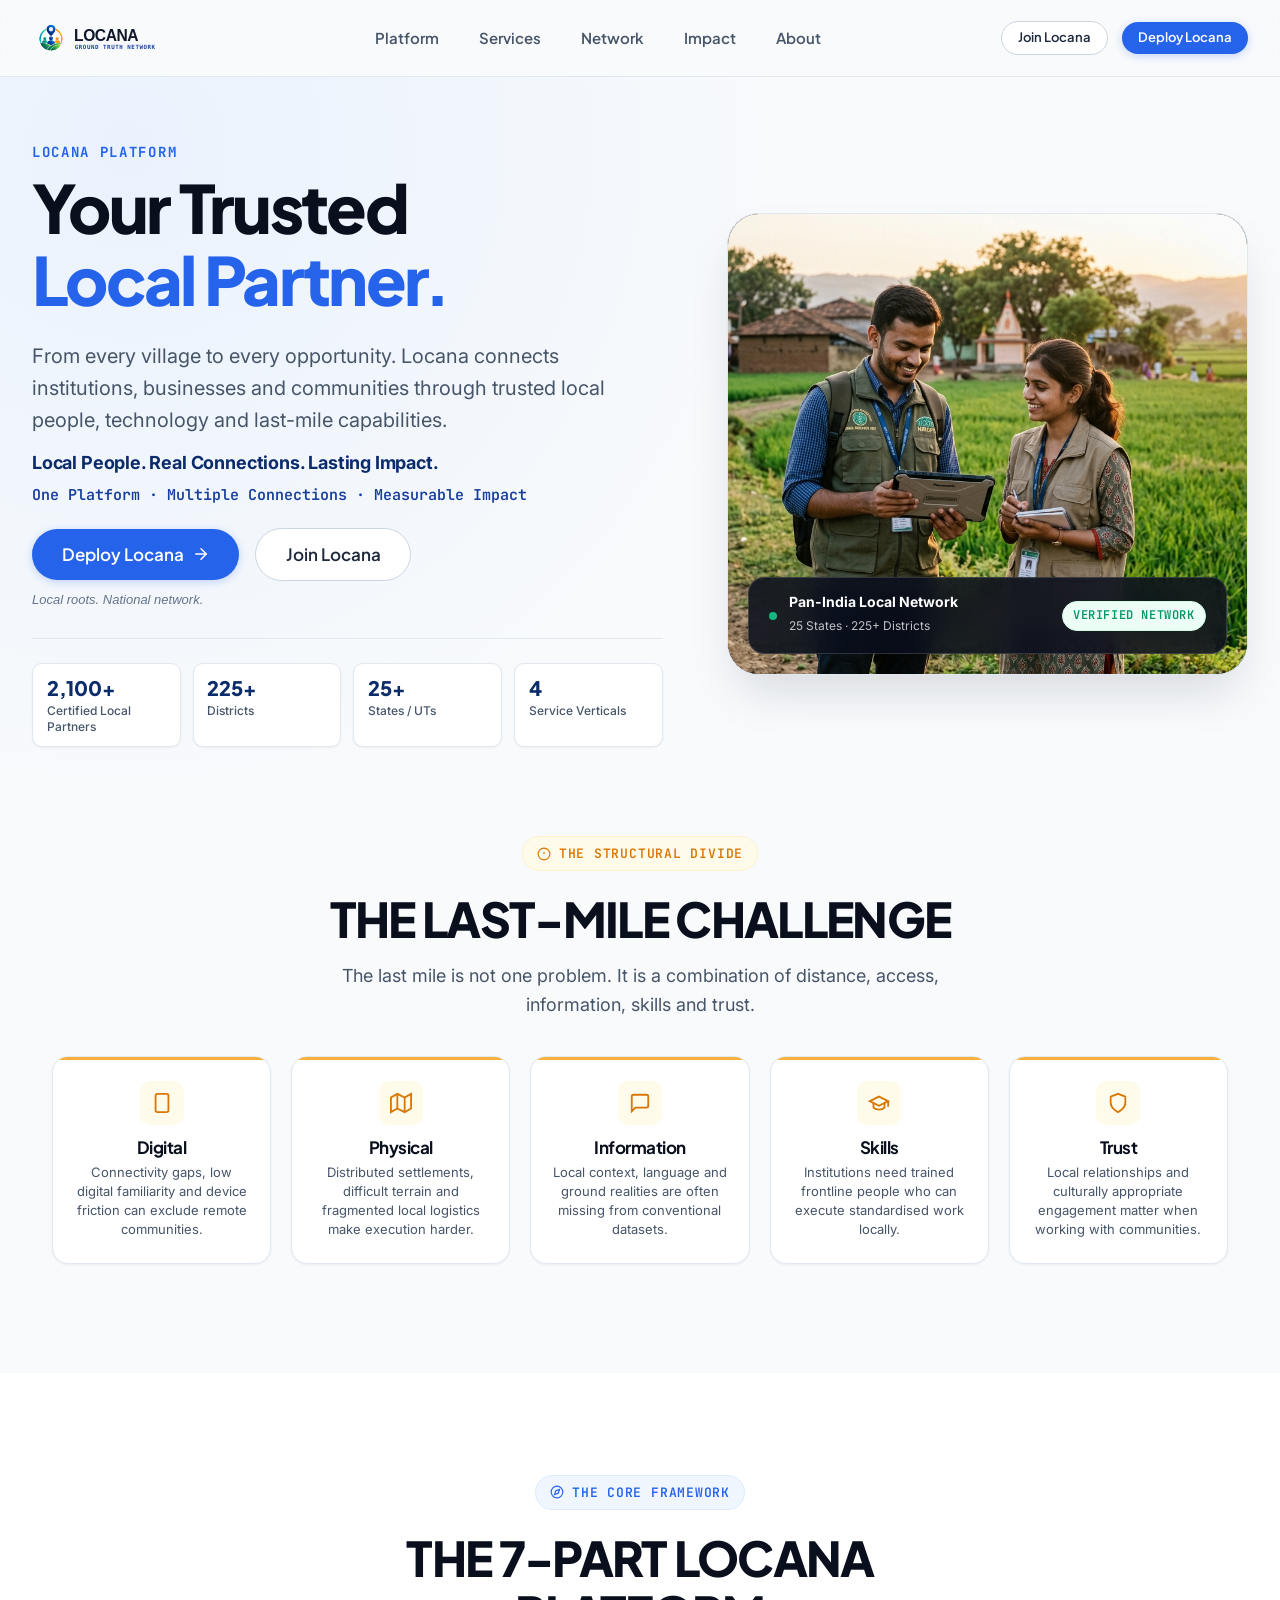
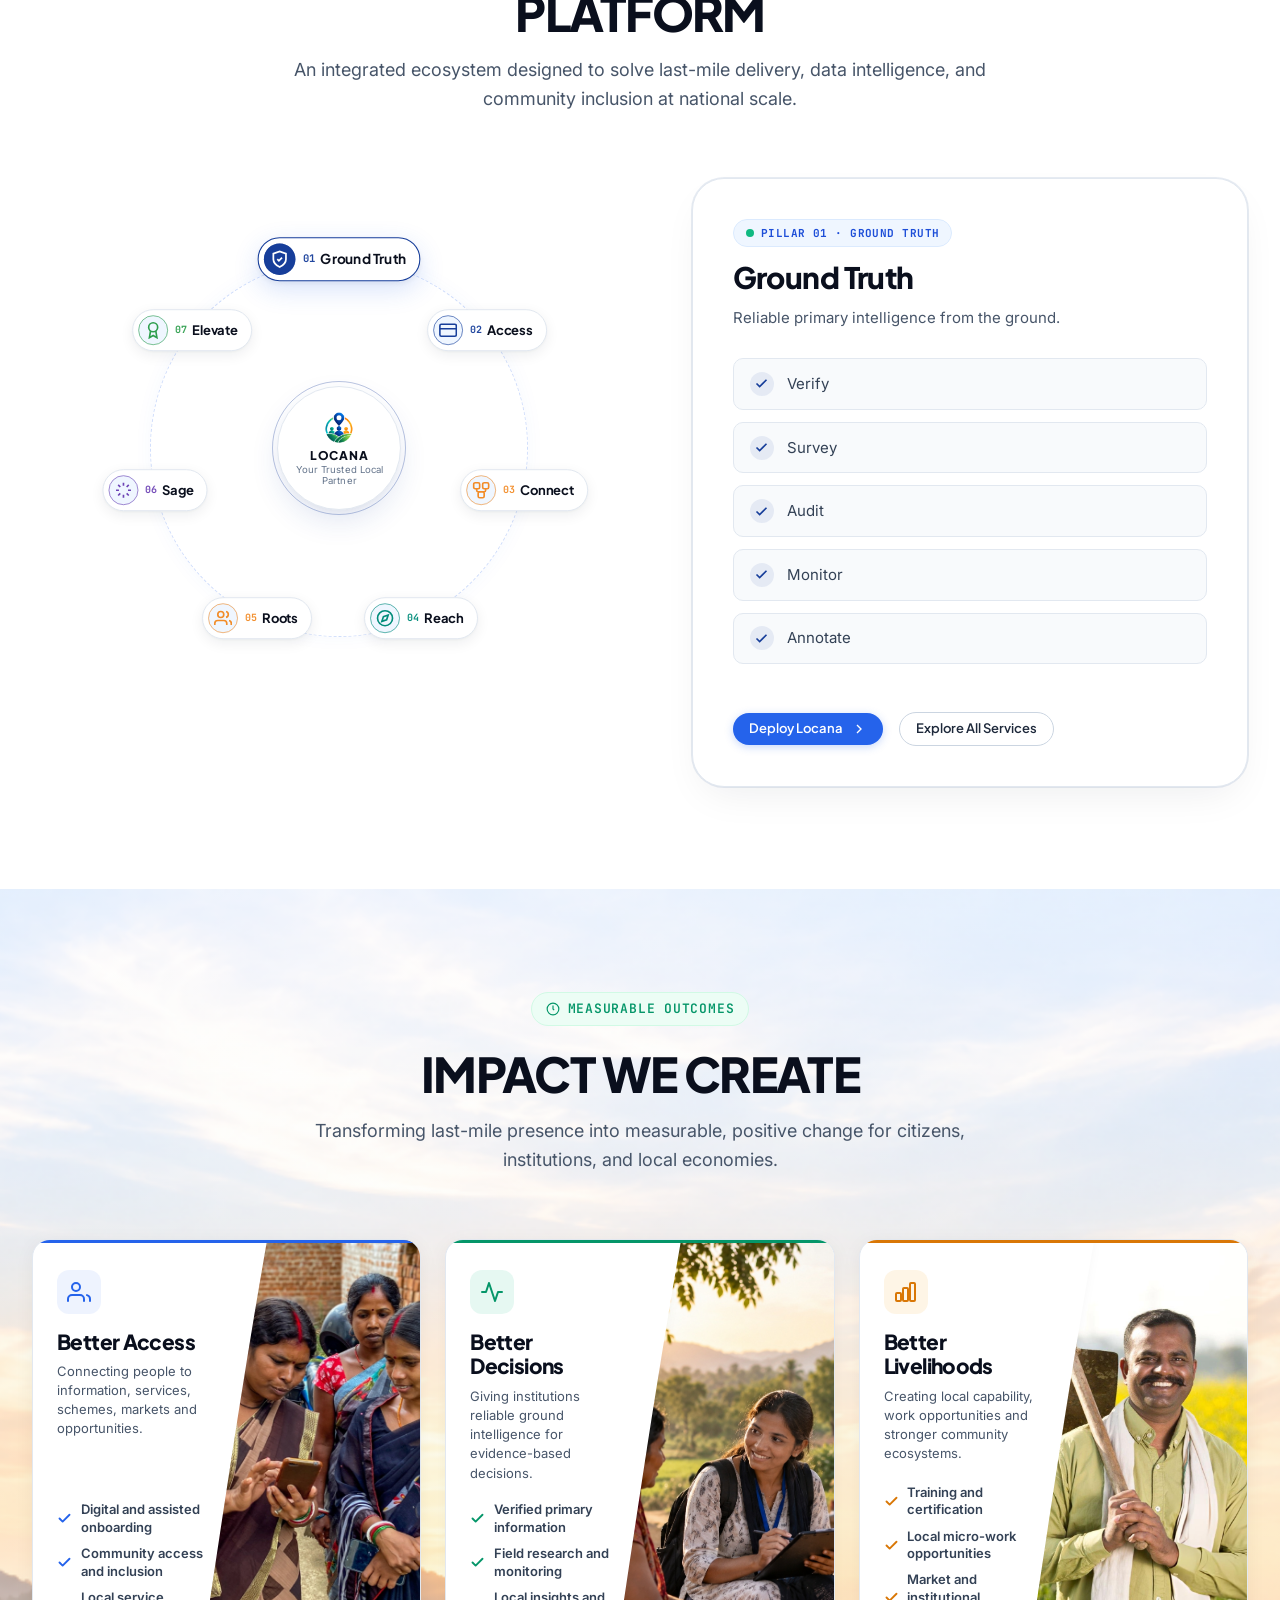
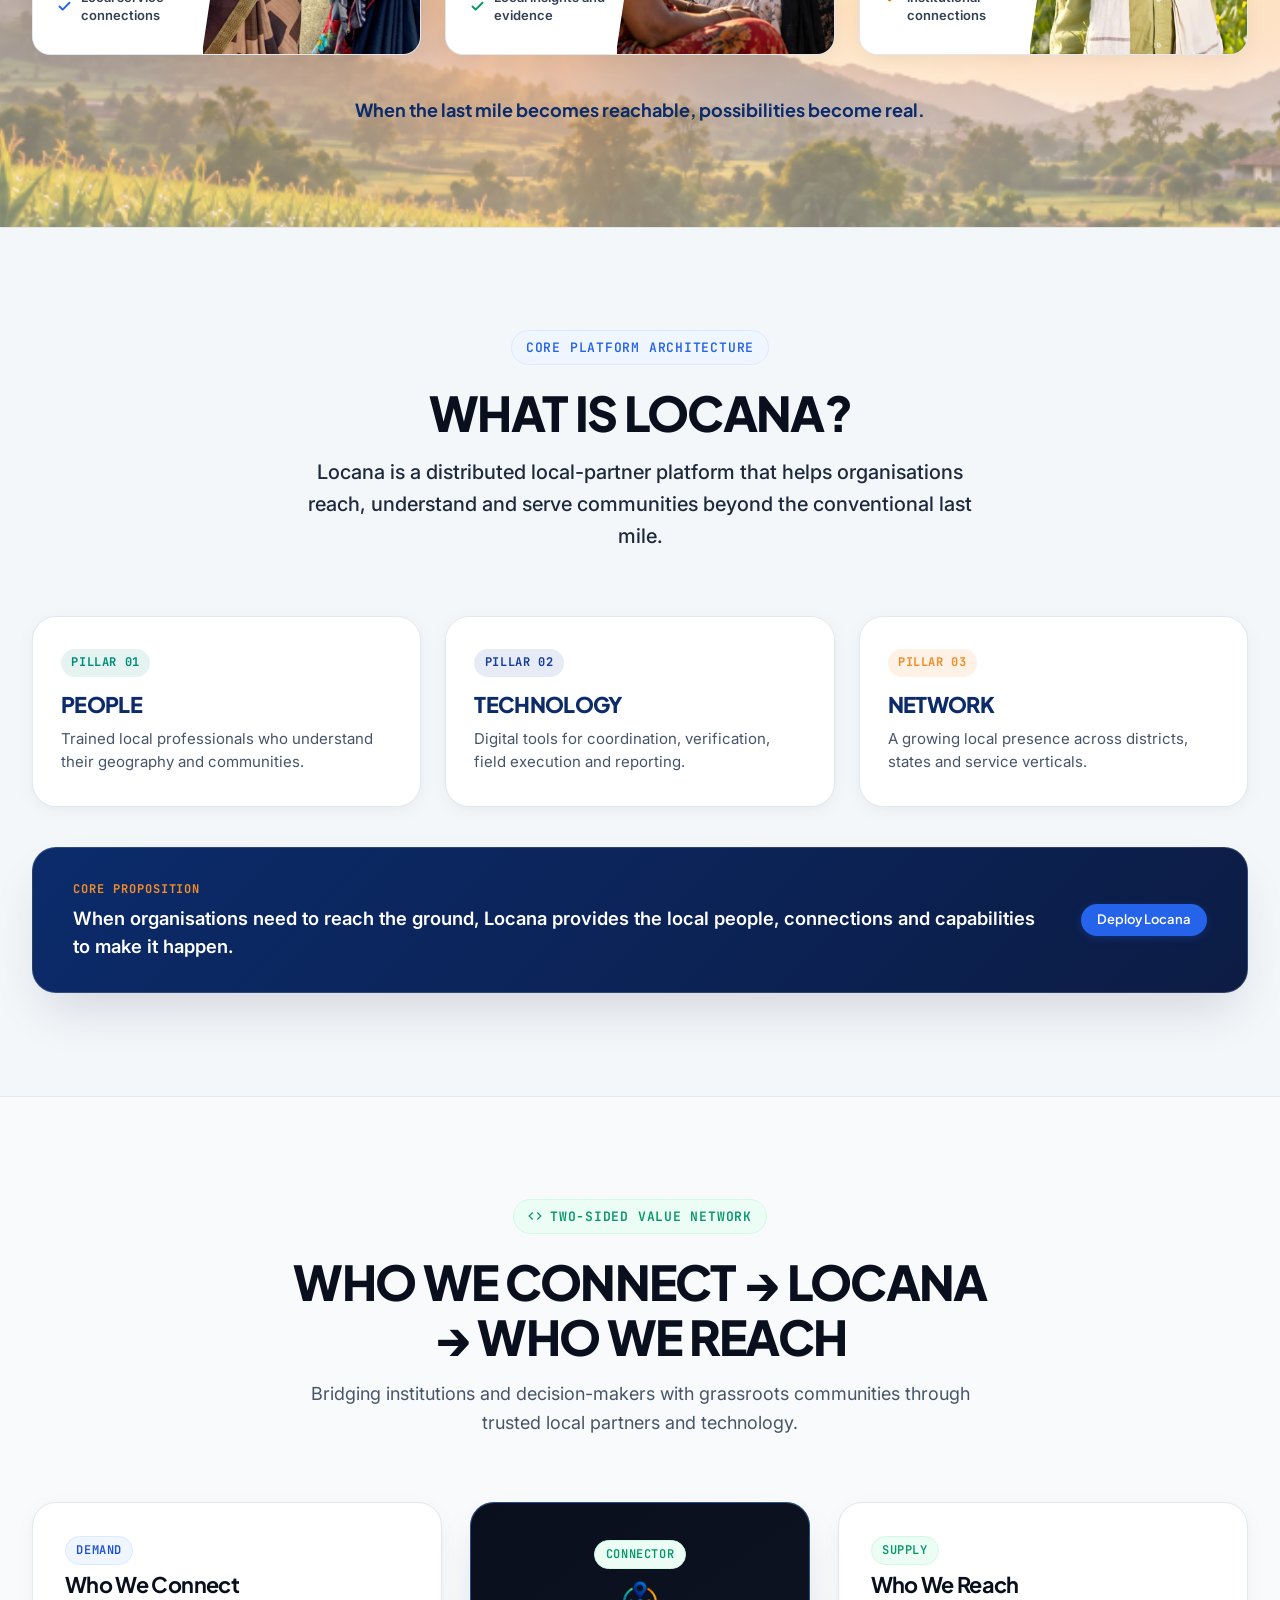
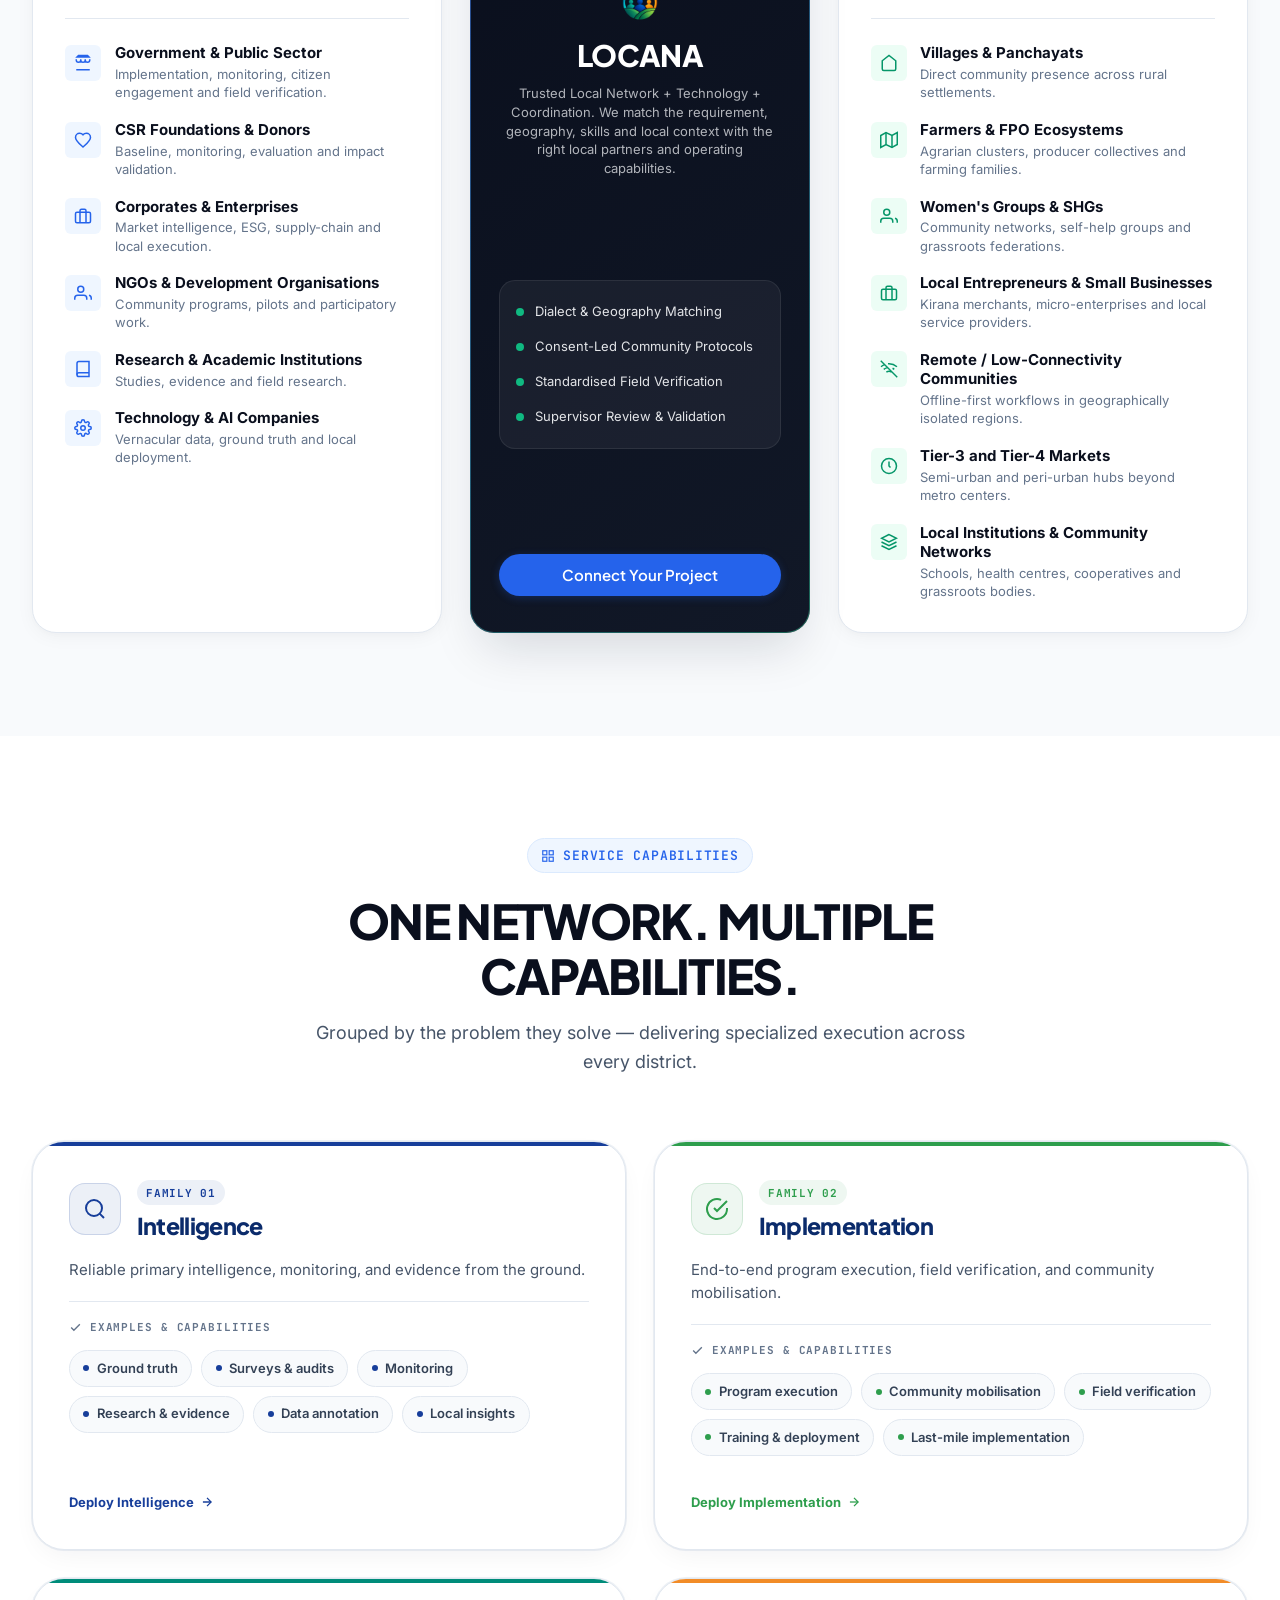
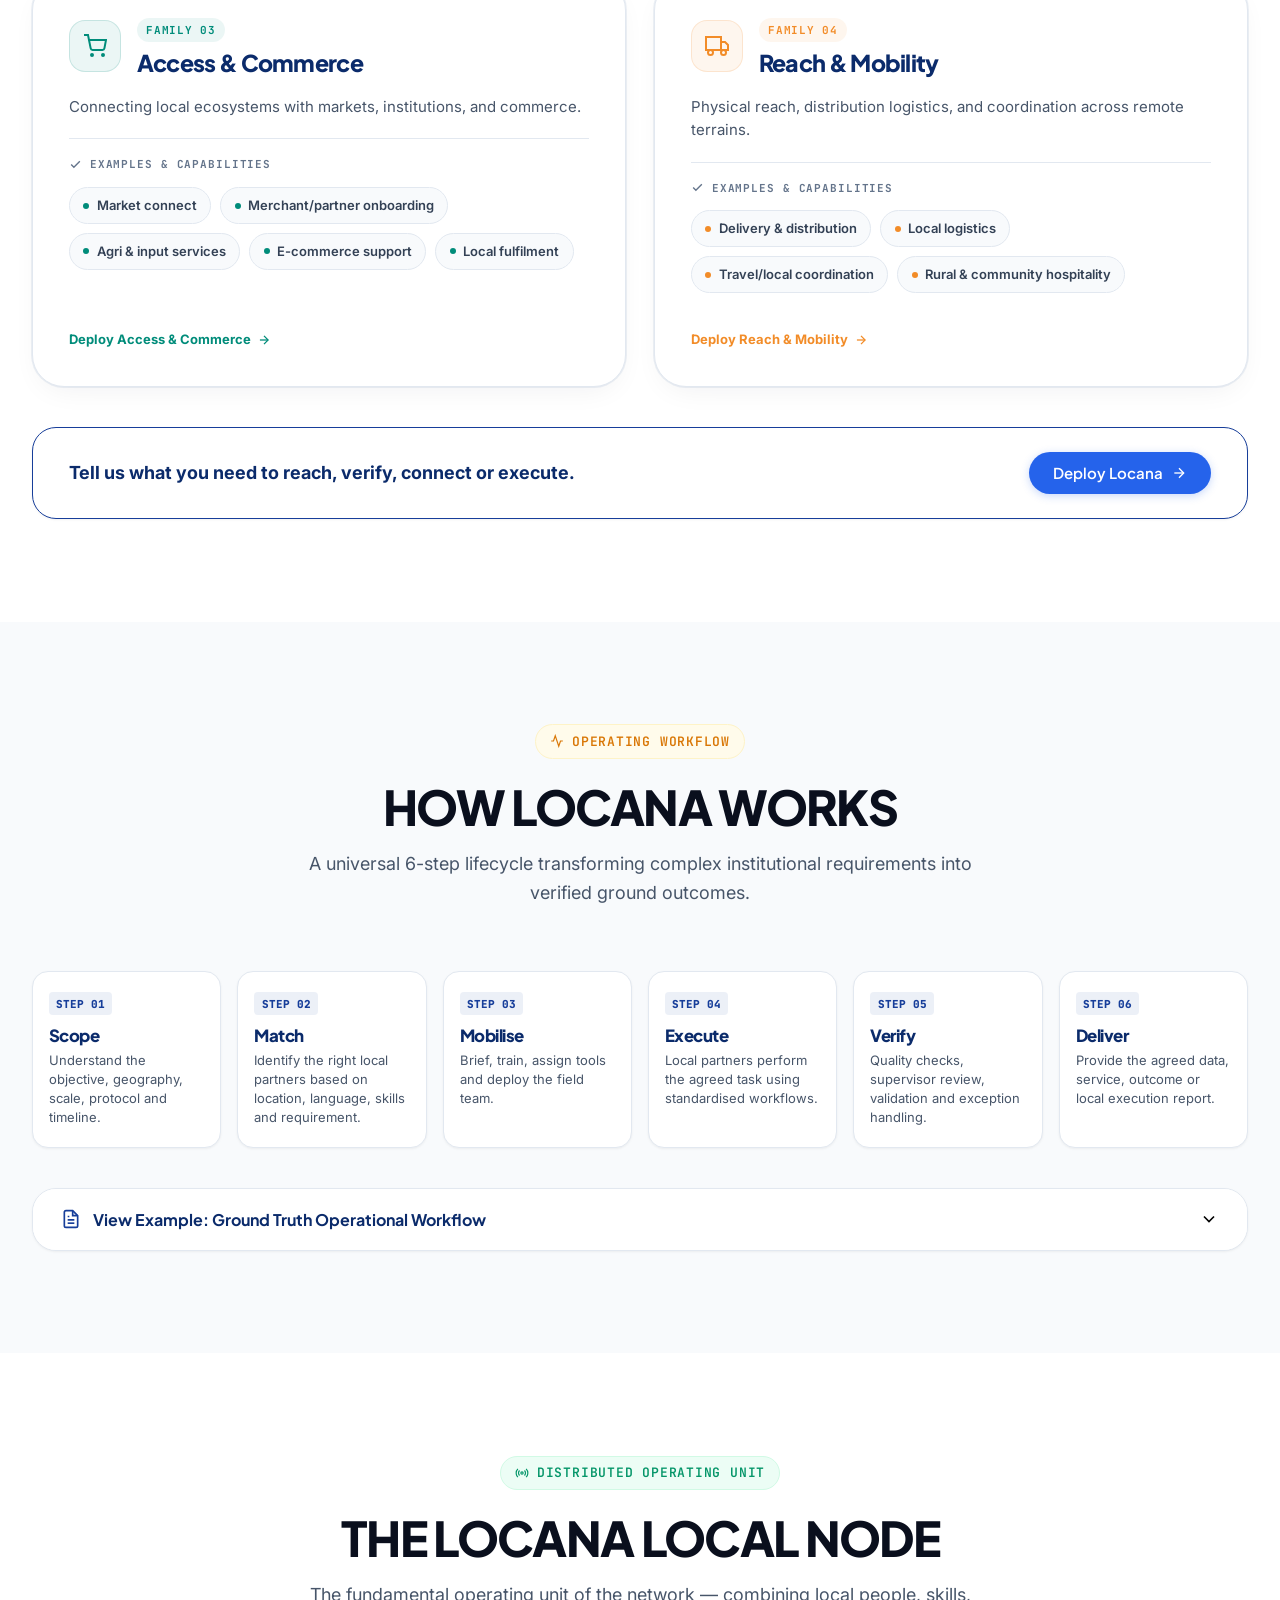
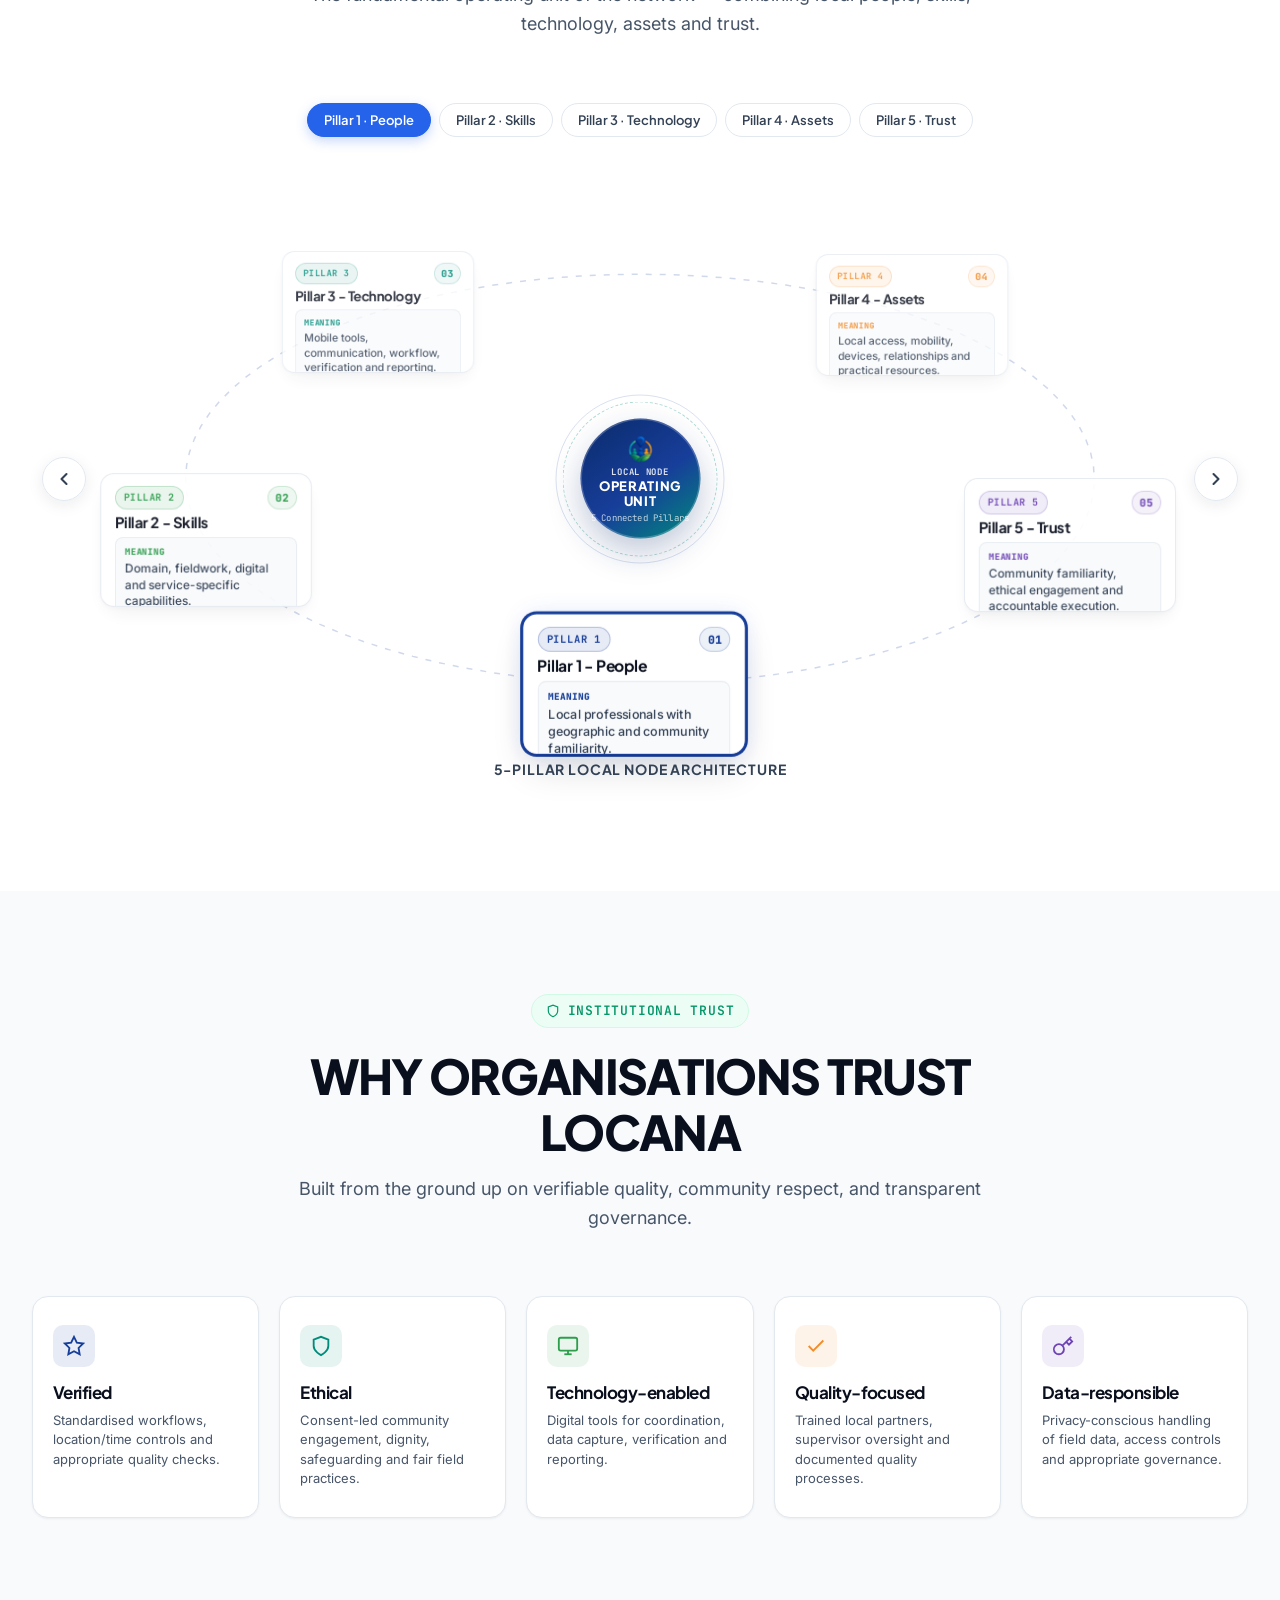
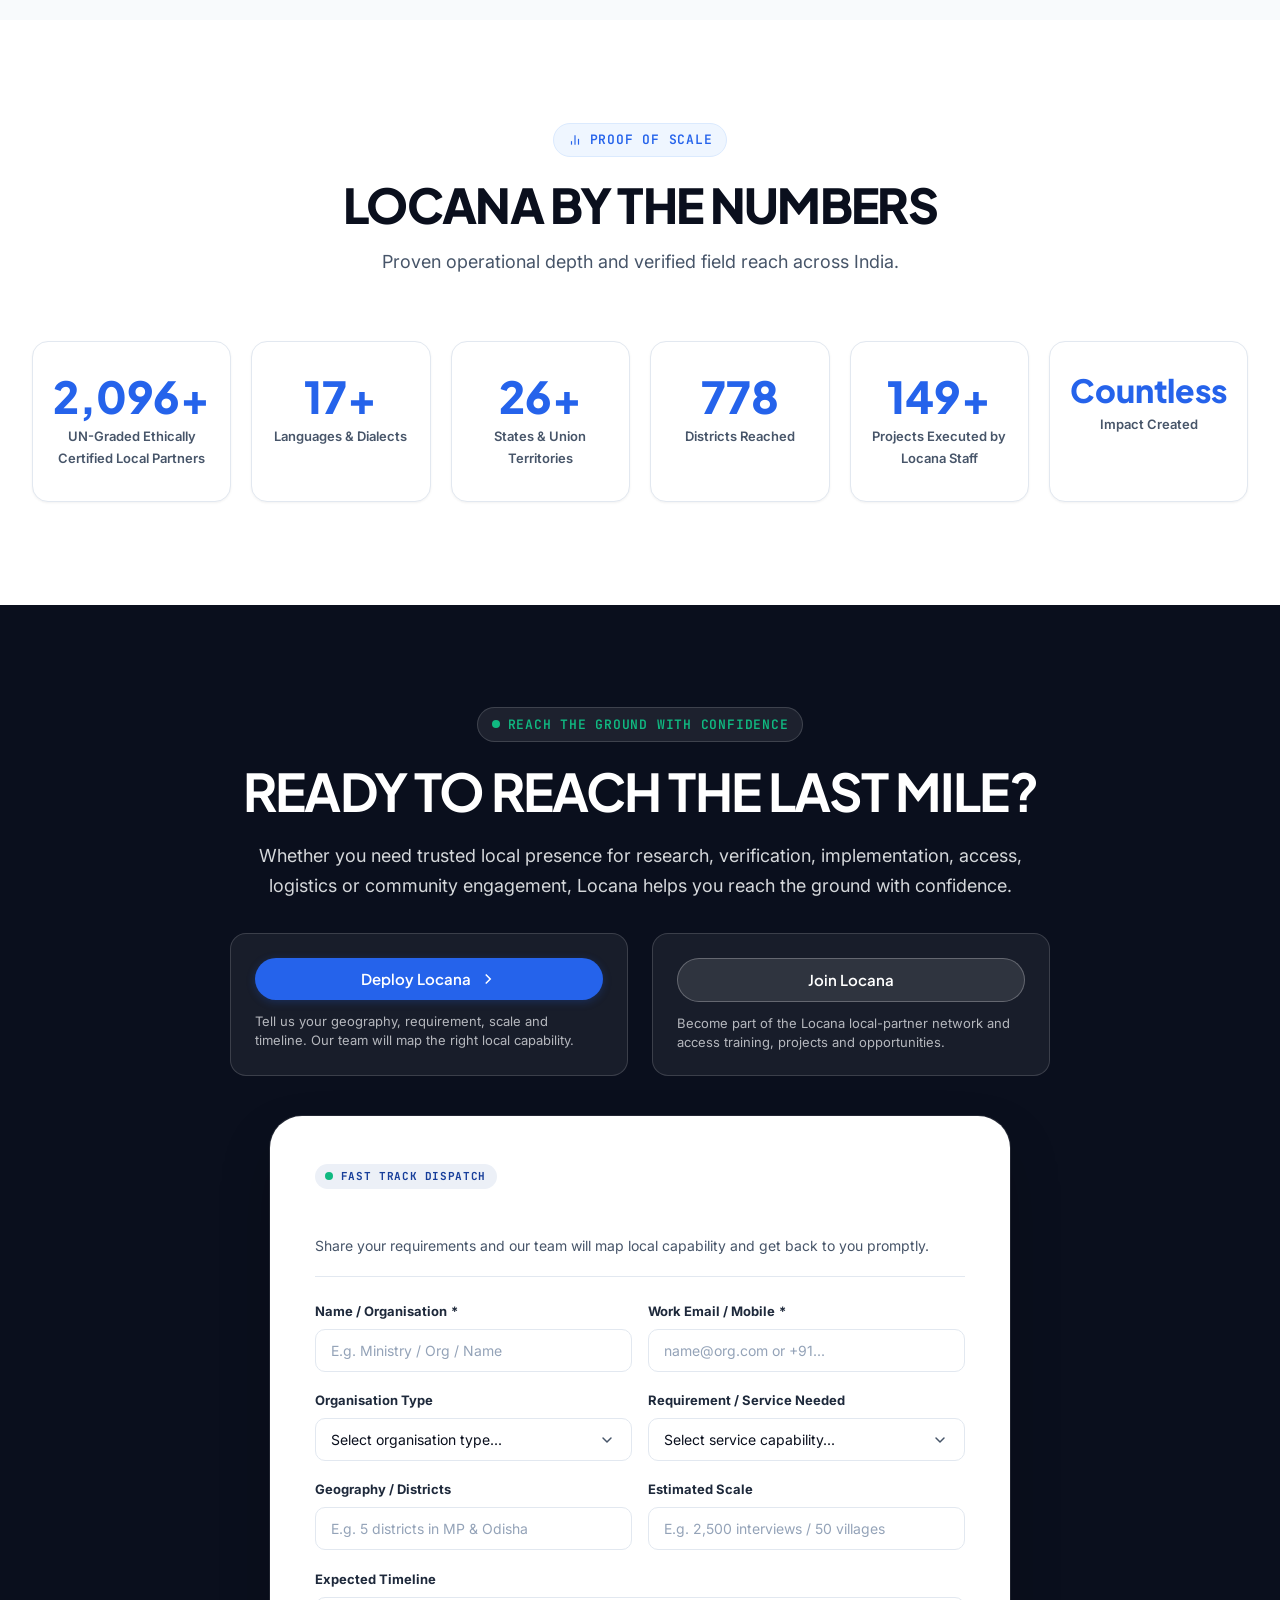
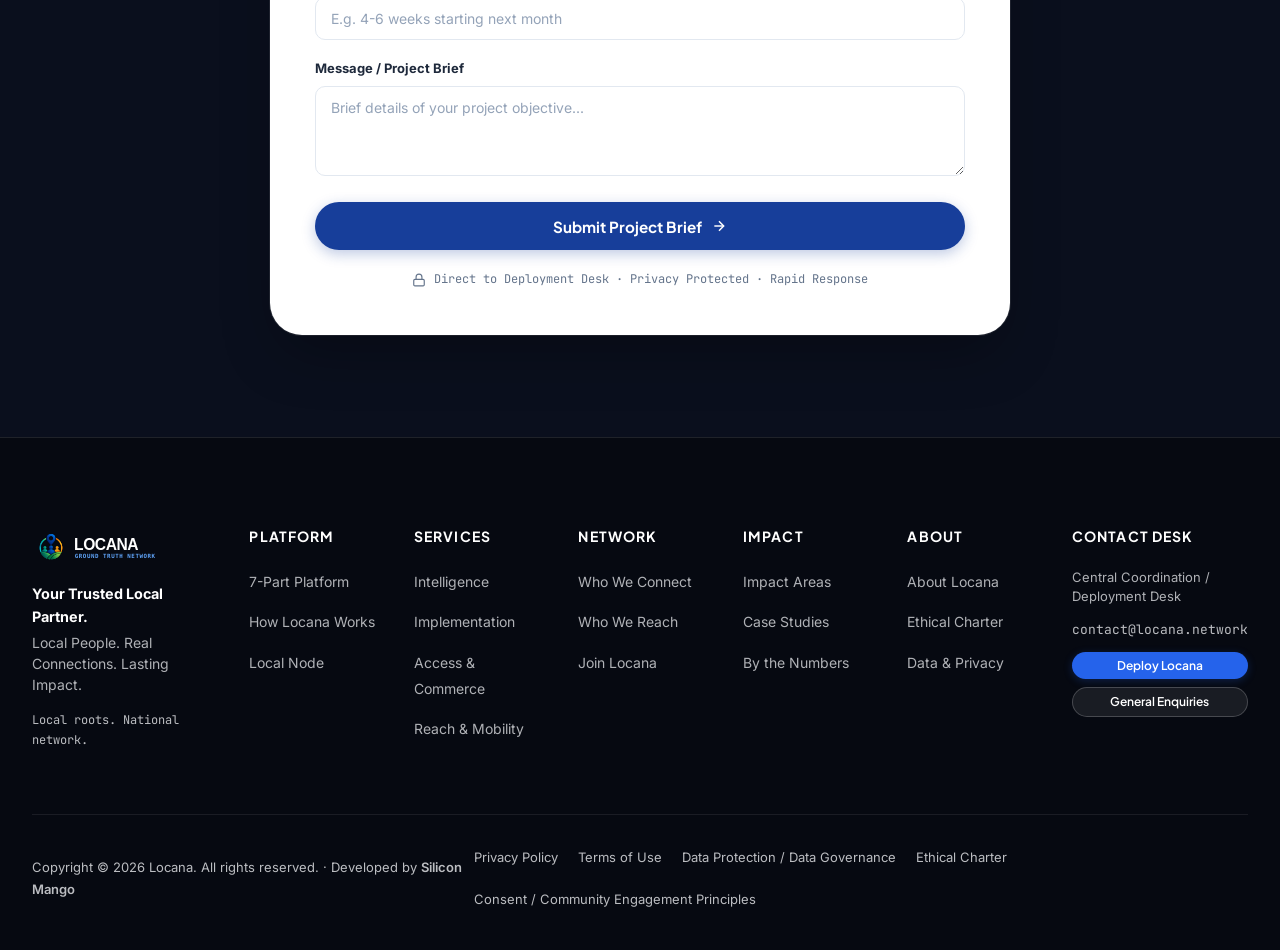
==== commit c5082f17: "locana UI Changes draft 2 (After documentation)" ====
--- a/index.html
+++ b/index.html
@@ -262,53 +262,8 @@
     </div>
   </section>
 
-  <!-- ========================================================================
-       03. What Is Locana?
-       ======================================================================== -->
-  <section class="section-space what-is-section" id="what-is-locana">
-    <div class="container container-wide">
-      <div class="section-header center reveal">
-        <div class="kicker">
-          <span>Core Platform Architecture</span>
-        </div>
-        <h2 class="section-title">WHAT IS LOCANA?</h2>
-        <p class="what-is-lead">
-          Locana is a distributed local-partner platform that helps organisations reach, understand and serve communities beyond the conventional last mile.
-        </p>
-      </div>
-
-      <div class="what-is-grid reveal">
-        <div class="what-is-card card-people">
-          <span class="what-is-card-badge">Pillar 01</span>
-          <h3>PEOPLE</h3>
-          <p>Trained local professionals who understand their geography and communities.</p>
-        </div>
-        <div class="what-is-card card-tech">
-          <span class="what-is-card-badge">Pillar 02</span>
-          <h3>TECHNOLOGY</h3>
-          <p>Digital tools for coordination, verification, field execution and reporting.</p>
-        </div>
-        <div class="what-is-card card-network">
-          <span class="what-is-card-badge">Pillar 03</span>
-          <h3>NETWORK</h3>
-          <p>A growing local presence across districts, states and service verticals.</p>
-        </div>
-      </div>
-
-      <div class="what-is-core-prop reveal">
-        <div class="what-is-core-prop-text">
-          <strong>Core Proposition</strong>
-          <p>When organisations need to reach the ground, Locana provides the local people, connections and capabilities to make it happen.</p>
-        </div>
-        <a href="contact.html" class="btn btn-primary btn-sm" style="white-space: nowrap;">
-          <span>Deploy Locana</span>
-        </a>
-      </div>
-    </div>
-  </section>
-
-  <!-- ========================================================================
-       04. The 7-Part Locana Platform
+   <!-- ========================================================================
+       03. The 7-Part Locana Platform
        Ground Truth • Access • Connect • Reach • Roots • Sage • Elevate
        ======================================================================== -->
   <section class="section-space bg-white platform-wheel-section" id="platform-wheel">
@@ -557,6 +512,218 @@
     </div>
   </section>
 
+   <!-- ========================================================================
+       04. Impact We Create
+       Better Access · Better Decisions · Better Livelihoods
+       ======================================================================== -->
+  <section class="section-space impact-section" id="our-impact">
+    <div class="container container-wide">
+
+      <div class="section-header center reveal">
+        <div class="kicker kicker-emerald">
+          <svg width="14" height="14" viewBox="0 0 24 24" fill="none" stroke="currentColor" stroke-width="2">
+            <circle cx="12" cy="12" r="10"></circle>
+            <polyline points="12 6 12 12 14 14"></polyline>
+          </svg>
+          <span>Measurable Outcomes</span>
+        </div>
+        <h2 class="section-title">IMPACT WE CREATE</h2>
+        <p class="section-subtitle">
+          Transforming last-mile presence into measurable, positive change for citizens, institutions, and local economies.
+        </p>
+      </div>
+
+      <div class="impact-trio-grid reveal">
+
+        <!-- 1. Better Access -->
+        <div class="impact-trio-card impact-card-blue">
+          <div class="impact-trio-content">
+            <div class="impact-trio-icon" style="background: rgba(37, 99, 235, 0.08); color: var(--blue-600);">
+              <svg width="24" height="24" viewBox="0 0 24 24" fill="none" stroke="currentColor" stroke-width="2" stroke-linecap="round" stroke-linejoin="round">
+                <path d="M17 21v-2a4 4 0 0 0-4-4H5a4 4 0 0 0-4 4v2"></path>
+                <circle cx="9" cy="7" r="4"></circle>
+                <path d="M23 21v-2a4 4 0 0 0-3-3.87"></path>
+              </svg>
+            </div>
+            <h3 class="impact-trio-title">Better Access</h3>
+            <p class="impact-trio-desc">
+              Connecting people to information, services, schemes, markets and opportunities.
+            </p>
+            <ul class="impact-trio-list">
+              <li>
+                <svg width="15" height="15" viewBox="0 0 24 24" fill="none" stroke="var(--blue-600)" stroke-width="3" stroke-linecap="round" stroke-linejoin="round">
+                  <polyline points="20 6 9 17 4 12"></polyline>
+                </svg>
+                <span>Digital and assisted onboarding</span>
+              </li>
+              <li>
+                <svg width="15" height="15" viewBox="0 0 24 24" fill="none" stroke="var(--blue-600)" stroke-width="3" stroke-linecap="round" stroke-linejoin="round">
+                  <polyline points="20 6 9 17 4 12"></polyline>
+                </svg>
+                <span>Community access and inclusion</span>
+              </li>
+              <li>
+                <svg width="15" height="15" viewBox="0 0 24 24" fill="none" stroke="var(--blue-600)" stroke-width="3" stroke-linecap="round" stroke-linejoin="round">
+                  <polyline points="20 6 9 17 4 12"></polyline>
+                </svg>
+                <span>Local service connections</span>
+              </li>
+            </ul>
+          </div>
+
+          <div class="impact-trio-media">
+            <img src="assets/images/impact_better_access.jpg" alt="Women viewing phone in rural community" class="impact-trio-img" style="object-position: 38% center;">
+            <svg class="impact-trio-wave" viewBox="0 0 100 100" preserveAspectRatio="none" aria-hidden="true">
+              <path d="M 0,0 L 30,0 C 18,36 8,72 0,100 L 0,100 Z" fill="#FFFFFF"></path>
+            </svg>
+          </div>
+        </div>
+
+        <!-- 2. Better Decisions -->
+        <div class="impact-trio-card impact-card-emerald">
+          <div class="impact-trio-content">
+            <div class="impact-trio-icon" style="background: rgba(16, 185, 129, 0.1); color: var(--emerald-600);">
+              <svg width="24" height="24" viewBox="0 0 24 24" fill="none" stroke="currentColor" stroke-width="2" stroke-linecap="round" stroke-linejoin="round">
+                <polyline points="22 12 18 12 15 21 9 3 6 12 2 12"></polyline>
+              </svg>
+            </div>
+            <h3 class="impact-trio-title">Better Decisions</h3>
+            <p class="impact-trio-desc">
+              Giving institutions reliable ground intelligence for evidence-based decisions.
+            </p>
+            <ul class="impact-trio-list">
+              <li>
+                <svg width="15" height="15" viewBox="0 0 24 24" fill="none" stroke="var(--emerald-600)" stroke-width="3" stroke-linecap="round" stroke-linejoin="round">
+                  <polyline points="20 6 9 17 4 12"></polyline>
+                </svg>
+                <span>Verified primary information</span>
+              </li>
+              <li>
+                <svg width="15" height="15" viewBox="0 0 24 24" fill="none" stroke="var(--emerald-600)" stroke-width="3" stroke-linecap="round" stroke-linejoin="round">
+                  <polyline points="20 6 9 17 4 12"></polyline>
+                </svg>
+                <span>Field research and monitoring</span>
+              </li>
+              <li>
+                <svg width="15" height="15" viewBox="0 0 24 24" fill="none" stroke="var(--emerald-600)" stroke-width="3" stroke-linecap="round" stroke-linejoin="round">
+                  <polyline points="20 6 9 17 4 12"></polyline>
+                </svg>
+                <span>Local insights and evidence</span>
+              </li>
+            </ul>
+          </div>
+
+          <div class="impact-trio-media">
+            <img src="assets/images/impact_better_decisions.jpg" alt="Field researcher with writing pad" class="impact-trio-img" style="object-position: 62% center;">
+            <svg class="impact-trio-wave" viewBox="0 0 100 100" preserveAspectRatio="none" aria-hidden="true">
+              <path d="M 0,0 L 30,0 C 18,36 8,72 0,100 L 0,100 Z" fill="#FFFFFF"></path>
+            </svg>
+          </div>
+        </div>
+
+        <!-- 3. Better Livelihoods -->
+        <div class="impact-trio-card impact-card-amber">
+          <div class="impact-trio-content">
+            <div class="impact-trio-icon" style="background: rgba(245, 158, 11, 0.1); color: var(--amber-600);">
+              <svg width="24" height="24" viewBox="0 0 24 24" fill="none" stroke="currentColor" stroke-width="2" stroke-linecap="round" stroke-linejoin="round">
+                <rect x="2" y="13" width="5" height="8" rx="1"></rect>
+                <rect x="9" y="8" width="5" height="13" rx="1"></rect>
+                <rect x="16" y="3" width="5" height="18" rx="1"></rect>
+              </svg>
+            </div>
+            <h3 class="impact-trio-title">Better Livelihoods</h3>
+            <p class="impact-trio-desc">
+              Creating local capability, work opportunities and stronger community ecosystems.
+            </p>
+            <ul class="impact-trio-list">
+              <li>
+                <svg width="15" height="15" viewBox="0 0 24 24" fill="none" stroke="var(--amber-600)" stroke-width="3" stroke-linecap="round" stroke-linejoin="round">
+                  <polyline points="20 6 9 17 4 12"></polyline>
+                </svg>
+                <span>Training and certification</span>
+              </li>
+              <li>
+                <svg width="15" height="15" viewBox="0 0 24 24" fill="none" stroke="var(--amber-600)" stroke-width="3" stroke-linecap="round" stroke-linejoin="round">
+                  <polyline points="20 6 9 17 4 12"></polyline>
+                </svg>
+                <span>Local micro-work opportunities</span>
+              </li>
+              <li>
+                <svg width="15" height="15" viewBox="0 0 24 24" fill="none" stroke="var(--amber-600)" stroke-width="3" stroke-linecap="round" stroke-linejoin="round">
+                  <polyline points="20 6 9 17 4 12"></polyline>
+                </svg>
+                <span>Market and institutional connections</span>
+              </li>
+            </ul>
+          </div>
+
+          <div class="impact-trio-media">
+            <img src="assets/images/impact_better_livelihoods.jpg" alt="Woman farmer in farm field" class="impact-trio-img" style="object-position: 40% 25%;">
+            <svg class="impact-trio-wave" viewBox="0 0 100 100" preserveAspectRatio="none" aria-hidden="true">
+              <path d="M 0,0 L 30,0 C 18,36 8,72 0,100 L 0,100 Z" fill="#FFFFFF"></path>
+            </svg>
+          </div>
+        </div>
+
+      </div>
+
+      <!-- Closing Line -->
+      <div style="text-align: center; margin-top: 2.5rem;" class="reveal">
+        <p style="font-family: var(--font-display); font-size: 1.125rem; font-weight: 700; color: var(--brand-deep-navy);">
+          When the last mile becomes reachable, possibilities become real.
+        </p>
+      </div>
+
+    </div>
+  </section>
+
+  <!-- ========================================================================
+       05. What Is Locana?
+       ======================================================================== -->
+  <section class="section-space what-is-section" id="what-is-locana">
+    <div class="container container-wide">
+      <div class="section-header center reveal">
+        <div class="kicker">
+          <span>Core Platform Architecture</span>
+        </div>
+        <h2 class="section-title">WHAT IS LOCANA?</h2>
+        <p class="what-is-lead">
+          Locana is a distributed local-partner platform that helps organisations reach, understand and serve communities beyond the conventional last mile.
+        </p>
+      </div>
+
+      <div class="what-is-grid reveal">
+        <div class="what-is-card card-people">
+          <span class="what-is-card-badge">Pillar 01</span>
+          <h3>PEOPLE</h3>
+          <p>Trained local professionals who understand their geography and communities.</p>
+        </div>
+        <div class="what-is-card card-tech">
+          <span class="what-is-card-badge">Pillar 02</span>
+          <h3>TECHNOLOGY</h3>
+          <p>Digital tools for coordination, verification, field execution and reporting.</p>
+        </div>
+        <div class="what-is-card card-network">
+          <span class="what-is-card-badge">Pillar 03</span>
+          <h3>NETWORK</h3>
+          <p>A growing local presence across districts, states and service verticals.</p>
+        </div>
+      </div>
+
+      <div class="what-is-core-prop reveal">
+        <div class="what-is-core-prop-text">
+          <strong>Core Proposition</strong>
+          <p>When organisations need to reach the ground, Locana provides the local people, connections and capabilities to make it happen.</p>
+        </div>
+        <a href="contact.html" class="btn btn-primary btn-sm" style="white-space: nowrap;">
+          <span>Deploy Locana</span>
+        </a>
+      </div>
+    </div>
+  </section>
+
+ 
+
   <!-- ========================================================================
        05. Who We Connect → Locana → Who We Reach
        A simple three-column layout: Institutions (demand) on the left,
@@ -1411,32 +1578,32 @@
 
         <div class="number-card-v2">
           <div class="number-val" data-counter="2100" data-suffix="+">2,100+</div>
-          <div class="number-label">Certified Local Partners</div>
+          <div class="number-label">UN-Graded Ethically Certified Local Partners</div>
         </div>
 
         <div class="number-card-v2">
-          <div class="number-val" data-counter="225" data-suffix="+">225+</div>
-          <div class="number-label">Districts Active</div>
+          <div class="number-val" data-counter="18" data-suffix="+">18+</div>
+          <div class="number-label">Languages & Dialects</div>
         </div>
 
         <div class="number-card-v2">
-          <div class="number-val" data-counter="25" data-suffix="+">25+</div>
+          <div class="number-val" data-counter="27" data-suffix="+">27+</div>
           <div class="number-label">States & Union Territories</div>
         </div>
 
         <div class="number-card-v2">
-          <div class="number-val" data-counter="4" data-suffix="">4</div>
-          <div class="number-label">Core Service Capabilities</div>
+          <div class="number-val" data-counter="780" data-suffix="">780+</div>
+          <div class="number-label">Districts Reached</div>
         </div>
 
         <div class="number-card-v2">
           <div class="number-val" data-counter="150" data-suffix="+">150+</div>
-          <div class="number-label">Projects Delivered</div>
+          <div class="number-label">Projects Executed by Locana Staff</div>
         </div>
 
         <div class="number-card-v2">
-          <div class="number-val" data-counter="500" data-suffix="k+">500,000+</div>
-          <div class="number-label">People & Communities Reached</div>
+          <div class="number-val" style="font-size: clamp(1.65rem, 2.5vw, 2.25rem);">Countless</div>
+          <div class="number-label">Impact Created</div>
         </div>
 
       </div>
@@ -1444,141 +1611,7 @@
     </div>
   </section>
 
-  <!-- ========================================================================
-       11. Impact We Create
-       Better Access · Better Decisions · Better Livelihoods
-       ======================================================================== -->
-  <section class="section-space bg-canvas" id="our-impact">
-    <div class="container container-wide">
-
-      <div class="section-header center reveal">
-        <div class="kicker kicker-emerald">
-          <svg width="14" height="14" viewBox="0 0 24 24" fill="none" stroke="currentColor" stroke-width="2">
-            <circle cx="12" cy="12" r="10"></circle>
-            <polyline points="12 6 12 12 14 14"></polyline>
-          </svg>
-          <span>Measurable Outcomes</span>
-        </div>
-        <h2 class="section-title">IMPACT WE CREATE</h2>
-        <p class="section-subtitle">
-          Transforming last-mile presence into measurable, positive change for citizens, institutions, and local economies.
-        </p>
-      </div>
-
-      <div class="impact-trio-grid reveal">
-
-        <!-- Better Access -->
-        <div class="impact-trio-card">
-          <div class="impact-trio-icon" style="background: rgba(0, 140, 122, 0.1); color: var(--brand-teal);">
-            <svg width="26" height="26" viewBox="0 0 24 24" fill="none" stroke="currentColor" stroke-width="2">
-              <path d="M17 21v-2a4 4 0 0 0-4-4H5a4 4 0 0 0-4 4v2"></path>
-              <circle cx="9" cy="7" r="4"></circle>
-              <path d="M23 21v-2a4 4 0 0 0-3-3.87"></path>
-            </svg>
-          </div>
-          <h3 class="impact-trio-title">Better Access</h3>
-          <p class="impact-trio-desc">
-            Connecting people to information, services, schemes, markets and opportunities.
-          </p>
-          <ul class="impact-trio-list">
-            <li>
-              <svg width="16" height="16" viewBox="0 0 24 24" fill="none" stroke="var(--brand-teal)" stroke-width="2.5">
-                <polyline points="20 6 9 17 4 12"></polyline>
-              </svg>
-              <span>Digital and assisted onboarding</span>
-            </li>
-            <li>
-              <svg width="16" height="16" viewBox="0 0 24 24" fill="none" stroke="var(--brand-teal)" stroke-width="2.5">
-                <polyline points="20 6 9 17 4 12"></polyline>
-              </svg>
-              <span>Community access and inclusion</span>
-            </li>
-            <li>
-              <svg width="16" height="16" viewBox="0 0 24 24" fill="none" stroke="var(--brand-teal)" stroke-width="2.5">
-                <polyline points="20 6 9 17 4 12"></polyline>
-              </svg>
-              <span>Local service connections</span>
-            </li>
-          </ul>
-        </div>
-
-        <!-- Better Decisions -->
-        <div class="impact-trio-card emerald">
-          <div class="impact-trio-icon" style="background: rgba(23, 62, 154, 0.1); color: var(--brand-blue);">
-            <svg width="26" height="26" viewBox="0 0 24 24" fill="none" stroke="currentColor" stroke-width="2">
-              <polyline points="22 12 18 12 15 21 9 3 6 12 2 12"></polyline>
-            </svg>
-          </div>
-          <h3 class="impact-trio-title">Better Decisions</h3>
-          <p class="impact-trio-desc">
-            Giving institutions reliable ground intelligence for evidence-based decisions.
-          </p>
-          <ul class="impact-trio-list">
-            <li>
-              <svg width="16" height="16" viewBox="0 0 24 24" fill="none" stroke="var(--brand-blue)" stroke-width="2.5">
-                <polyline points="20 6 9 17 4 12"></polyline>
-              </svg>
-              <span>Verified primary information</span>
-            </li>
-            <li>
-              <svg width="16" height="16" viewBox="0 0 24 24" fill="none" stroke="var(--brand-blue)" stroke-width="2.5">
-                <polyline points="20 6 9 17 4 12"></polyline>
-              </svg>
-              <span>Field research and monitoring</span>
-            </li>
-            <li>
-              <svg width="16" height="16" viewBox="0 0 24 24" fill="none" stroke="var(--brand-blue)" stroke-width="2.5">
-                <polyline points="20 6 9 17 4 12"></polyline>
-              </svg>
-              <span>Local insights and evidence</span>
-            </li>
-          </ul>
-        </div>
-
-        <!-- Better Livelihoods -->
-        <div class="impact-trio-card amber">
-          <div class="impact-trio-icon" style="background: rgba(46, 158, 77, 0.1); color: var(--brand-green);">
-            <svg width="26" height="26" viewBox="0 0 24 24" fill="none" stroke="currentColor" stroke-width="2">
-              <path d="M12 2v20M17 5H9.5a3.5 3.5 0 0 0 0 7h5a3.5 3.5 0 0 1 0 7H6"></path>
-            </svg>
-          </div>
-          <h3 class="impact-trio-title">Better Livelihoods</h3>
-          <p class="impact-trio-desc">
-            Creating local capability, work opportunities and stronger community ecosystems.
-          </p>
-          <ul class="impact-trio-list">
-            <li>
-              <svg width="16" height="16" viewBox="0 0 24 24" fill="none" stroke="var(--brand-green)" stroke-width="2.5">
-                <polyline points="20 6 9 17 4 12"></polyline>
-              </svg>
-              <span>Training and certification</span>
-            </li>
-            <li>
-              <svg width="16" height="16" viewBox="0 0 24 24" fill="none" stroke="var(--brand-green)" stroke-width="2.5">
-                <polyline points="20 6 9 17 4 12"></polyline>
-              </svg>
-              <span>Local micro-work opportunities</span>
-            </li>
-            <li>
-              <svg width="16" height="16" viewBox="0 0 24 24" fill="none" stroke="var(--brand-green)" stroke-width="2.5">
-                <polyline points="20 6 9 17 4 12"></polyline>
-              </svg>
-              <span>Market and institutional connections</span>
-            </li>
-          </ul>
-        </div>
-
-      </div>
-
-      <!-- Closing Line -->
-      <div style="text-align: center; margin-top: 2.5rem;" class="reveal">
-        <p style="font-family: var(--font-display); font-size: 1.125rem; font-weight: 700; color: var(--brand-deep-navy);">
-          Better Access. Better Decisions. Better Livelihoods.
-        </p>
-      </div>
-
-    </div>
-  </section>
+ 
 
   <!-- ========================================================================
        12. Final CTA: Ready to Reach the Last Mile?
--- a/styles/main.css
+++ b/styles/main.css
@@ -3345,22 +3345,49 @@
   font-weight: 600;
 }
 
-/* 10. Our Impact Trio */
+/* 10. Our Impact Section with Full-Cover Background Image */
+#our-impact,
+.impact-section {
+  position: relative;
+  background-image: url('../assets/images/impact_bg.png');
+  background-size: cover;
+  background-position: center center;
+  background-repeat: no-repeat;
+  overflow: hidden;
+}
+
+#our-impact::before,
+.impact-section::before {
+  content: '';
+  position: absolute;
+  inset: 0;
+  background: linear-gradient(180deg, rgba(255, 255, 255, 0.6) 0%, rgba(255, 255, 255, 0.2) 45%, rgba(255, 255, 255, 0.45) 100%);
+  pointer-events: none;
+  z-index: 1;
+}
+
+#our-impact > .container,
+.impact-section > .container {
+  position: relative;
+  z-index: 2;
+}
+
 .impact-trio-grid {
   display: grid;
   grid-template-columns: repeat(3, 1fr);
-  gap: 2rem;
+  gap: 1.5rem;
 }
 
 .impact-trio-card {
   background: #FFFFFF;
   border: 1px solid var(--border-light);
-  border-radius: var(--radius-lg);
-  padding: 2.5rem 2rem;
-  box-shadow: var(--shadow-card);
-  transition: all var(--transition-fast);
+  border-radius: 18px;
+  box-shadow: 0 4px 20px rgba(0, 0, 0, 0.05);
+  transition: transform var(--transition-fast), box-shadow var(--transition-fast), border-color var(--transition-fast);
   position: relative;
   overflow: hidden;
+  display: flex;
+  min-height: 310px;
 }
 
 .impact-trio-card::before {
@@ -3369,60 +3396,149 @@
   top: 0;
   left: 0;
   width: 100%;
-  height: 4px;
+  height: 3px;
   background: var(--blue-600);
-}
-
-.impact-trio-card.emerald::before {
+  z-index: 5;
+}
+
+.impact-trio-card.impact-card-emerald::before {
   background: var(--emerald-600);
 }
 
-.impact-trio-card.amber::before {
+.impact-trio-card.impact-card-amber::before {
   background: var(--amber-600);
 }
 
 .impact-trio-card:hover {
   transform: translateY(-4px);
-  box-shadow: var(--shadow-hover);
+  box-shadow: 0 12px 30px rgba(0, 0, 0, 0.1);
+}
+
+.impact-trio-content {
+  width: 50%;
+  padding: 1.85rem 0.85rem 1.85rem 1.5rem;
+  z-index: 2;
+  position: relative;
+  display: flex;
+  flex-direction: column;
+  justify-content: flex-start;
 }
 
 .impact-trio-icon {
-  width: 52px;
-  height: 52px;
-  border-radius: var(--radius-sm);
+  width: 44px;
+  height: 44px;
+  border-radius: 12px;
   display: flex;
   align-items: center;
   justify-content: center;
-  margin-bottom: 1.5rem;
+  margin-bottom: 1rem;
+  flex-shrink: 0;
 }
 
 .impact-trio-title {
-  font-size: 1.5rem;
+  font-size: 1.3rem;
   font-weight: 800;
   color: var(--slate-900);
-  margin-bottom: 0.75rem;
+  margin-bottom: 0.45rem;
+  line-height: 1.2;
 }
 
 .impact-trio-desc {
-  font-size: 0.9375rem;
+  font-size: 0.8125rem;
   color: var(--slate-600);
-  line-height: 1.6;
-  margin-bottom: 1.25rem;
+  line-height: 1.48;
+  margin-bottom: 1.15rem;
 }
 
 .impact-trio-list {
   list-style: none;
+  padding: 0;
+  margin: 0;
   display: flex;
   flex-direction: column;
-  gap: 0.65rem;
+  gap: 0.55rem;
+  margin-top: auto;
 }
 
 .impact-trio-list li {
   display: flex;
   align-items: center;
-  gap: 0.5rem;
-  font-size: 0.875rem;
+  gap: 0.55rem;
+  font-size: 0.8125rem;
+  font-weight: 600;
   color: var(--slate-700);
+  line-height: 1.35;
+}
+
+.impact-trio-list li svg {
+  flex-shrink: 0;
+}
+
+.impact-trio-media {
+  position: absolute;
+  top: 0;
+  right: 0;
+  bottom: 0;
+  width: 56%;
+  overflow: hidden;
+  z-index: 1;
+}
+
+.impact-trio-img {
+  width: 100%;
+  height: 100%;
+  object-fit: cover;
+  display: block;
+  transition: transform 0.5s ease;
+}
+
+.impact-trio-card:hover .impact-trio-img {
+  transform: scale(1.04);
+}
+
+.impact-trio-wave {
+  position: absolute;
+  top: 0;
+  left: -1px;
+  width: 100%;
+  height: 100%;
+  pointer-events: none;
+  filter: drop-shadow(-3px 0 6px rgba(0, 0, 0, 0.06));
+}
+
+@media (max-width: 1100px) {
+  .impact-trio-grid {
+    grid-template-columns: 1fr;
+    max-width: 640px;
+    margin-left: auto;
+    margin-right: auto;
+  }
+  .impact-trio-content {
+    width: 55%;
+    padding: 2.25rem 2rem;
+  }
+  .impact-trio-media {
+    width: 52%;
+  }
+}
+
+@media (max-width: 640px) {
+  .impact-trio-card {
+    min-height: auto;
+    flex-direction: column-reverse;
+  }
+  .impact-trio-content {
+    width: 100%;
+    padding: 1.75rem 1.5rem;
+  }
+  .impact-trio-media {
+    position: relative;
+    width: 100%;
+    height: 200px;
+  }
+  .impact-trio-wave {
+    display: none;
+  }
 }
 
 /* ==========================================================================
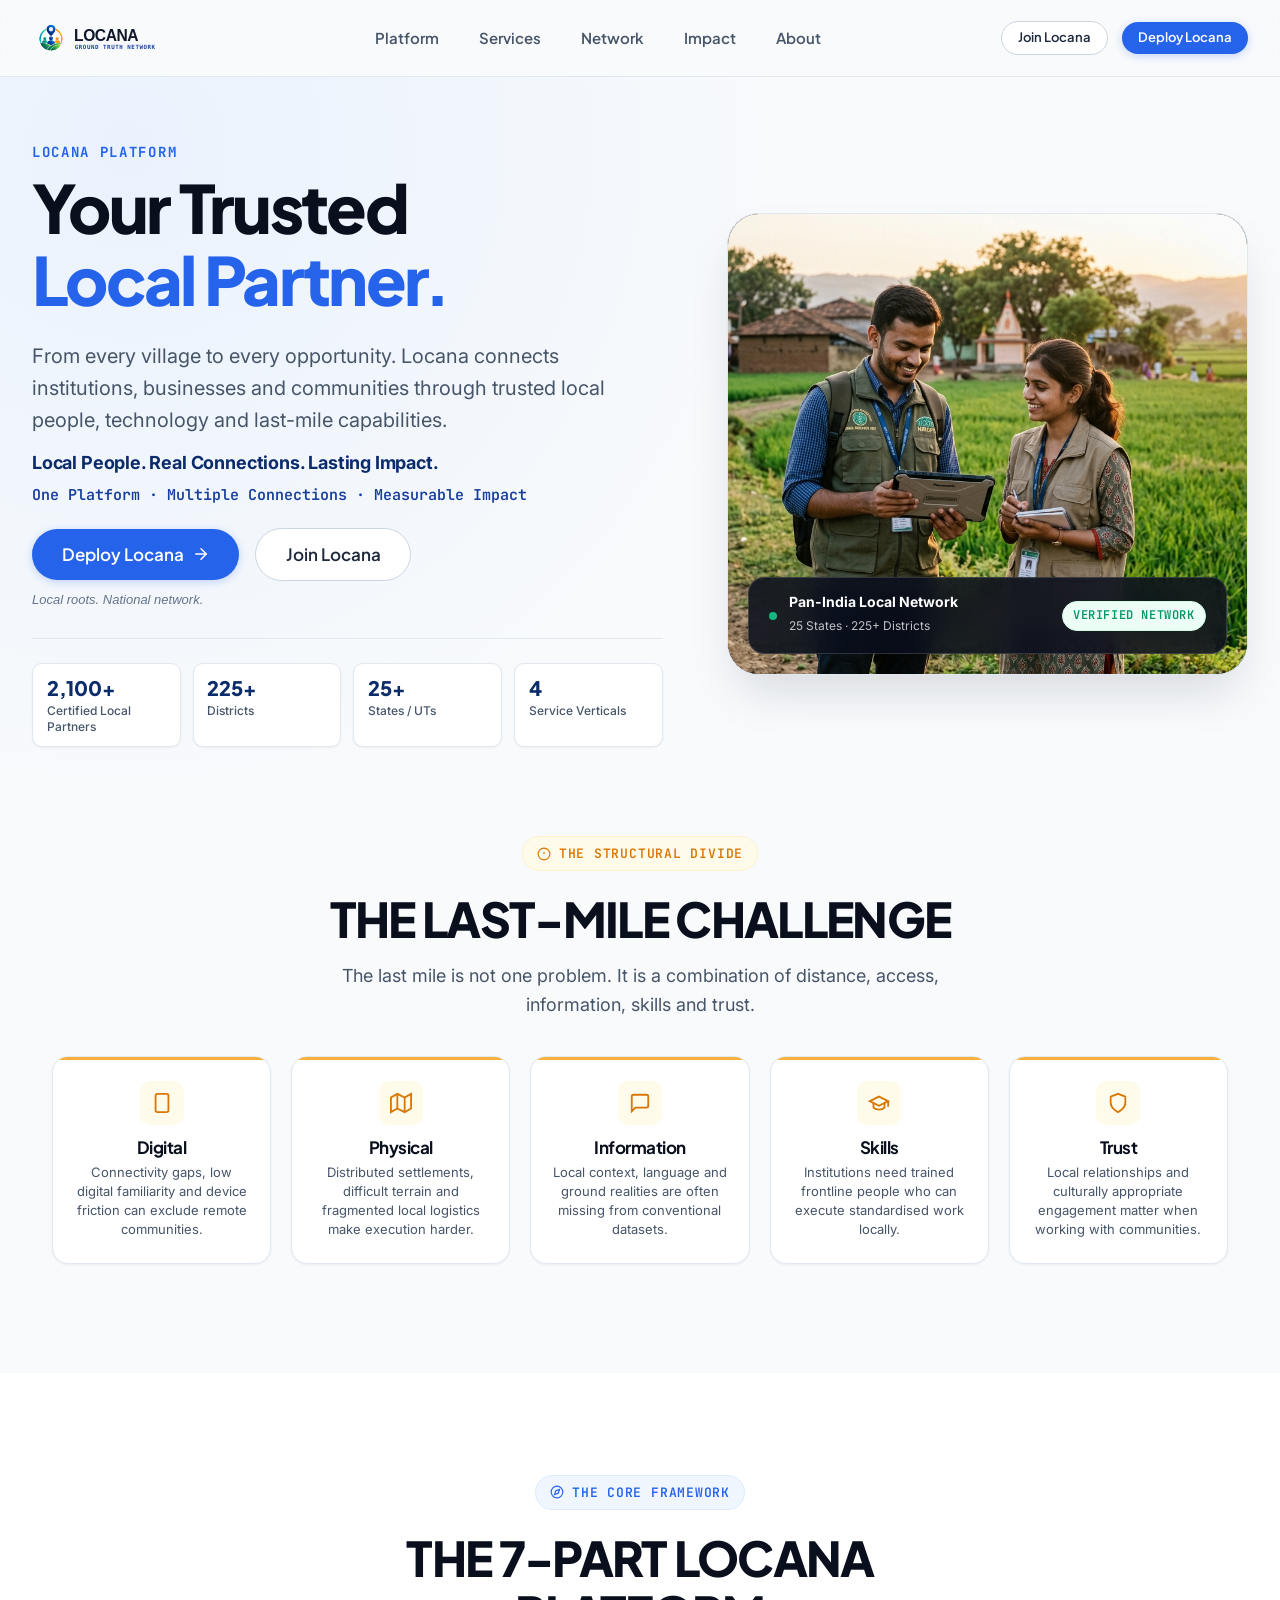
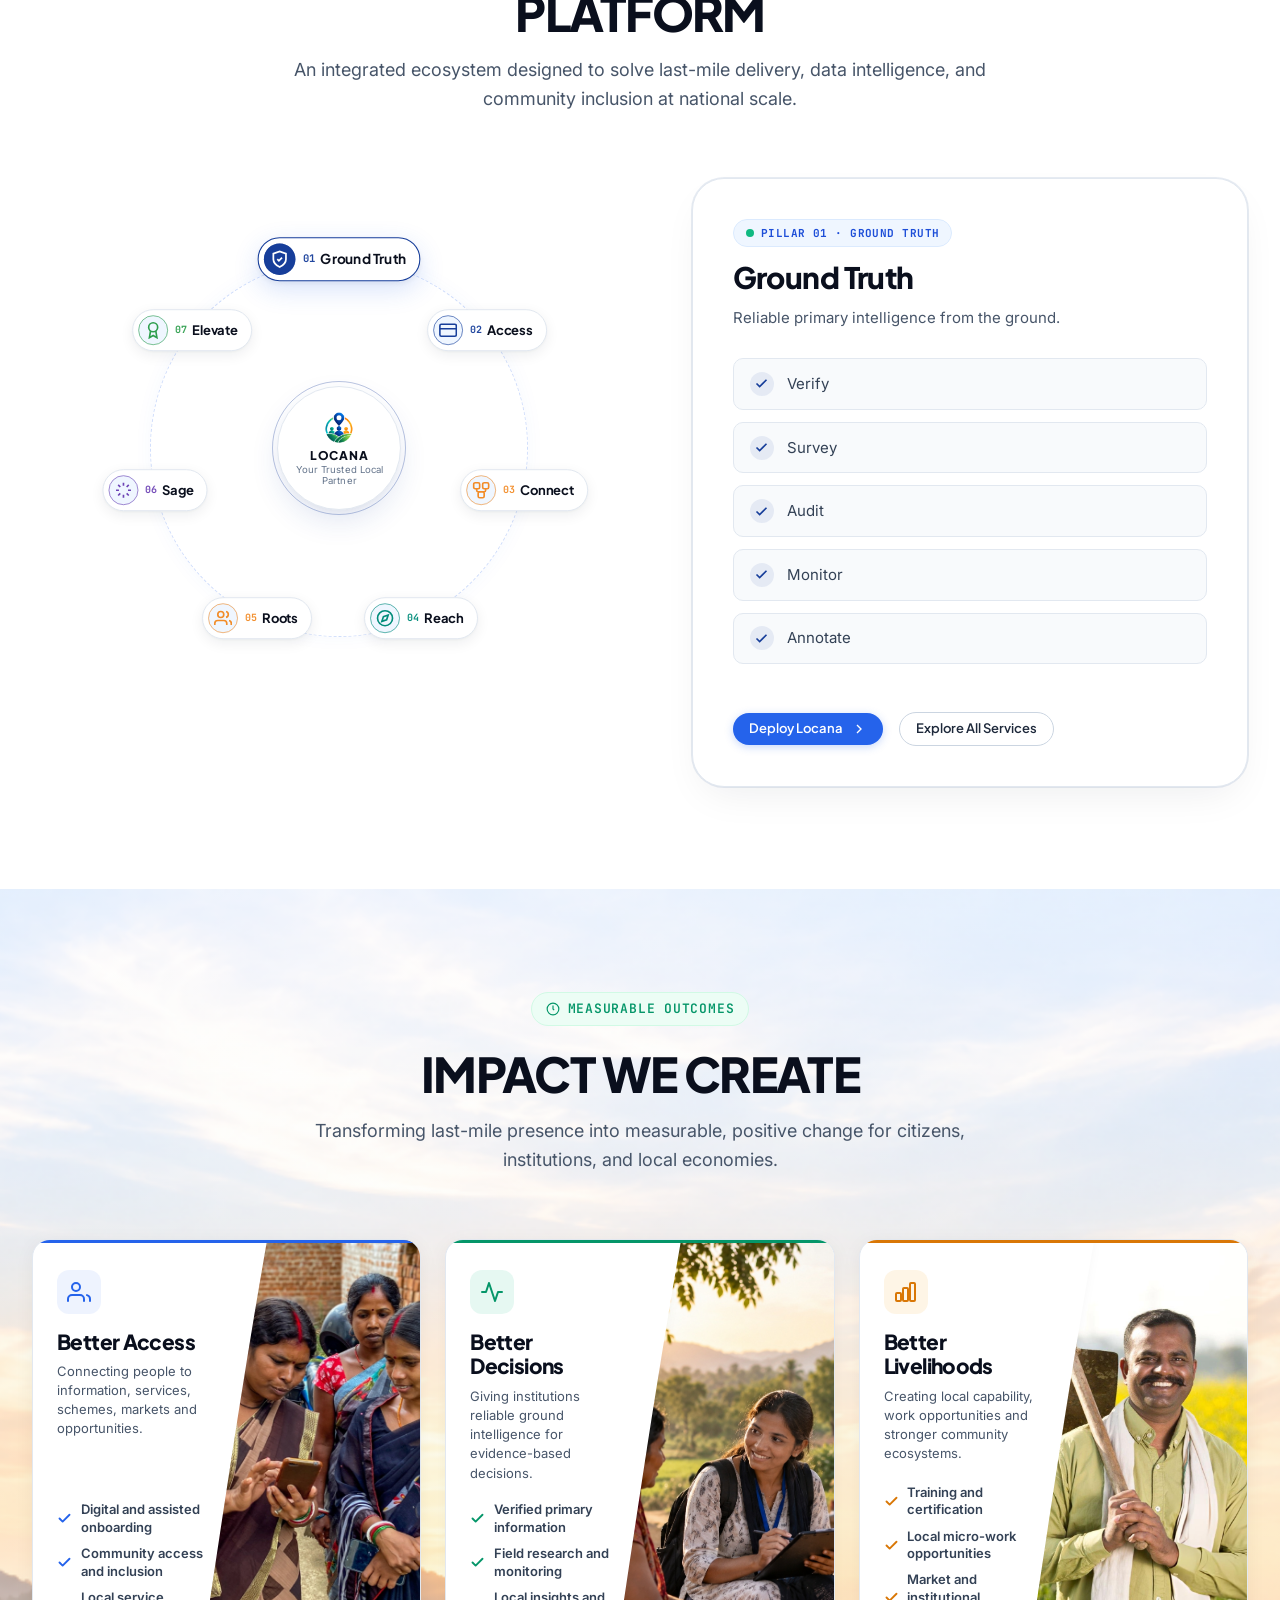
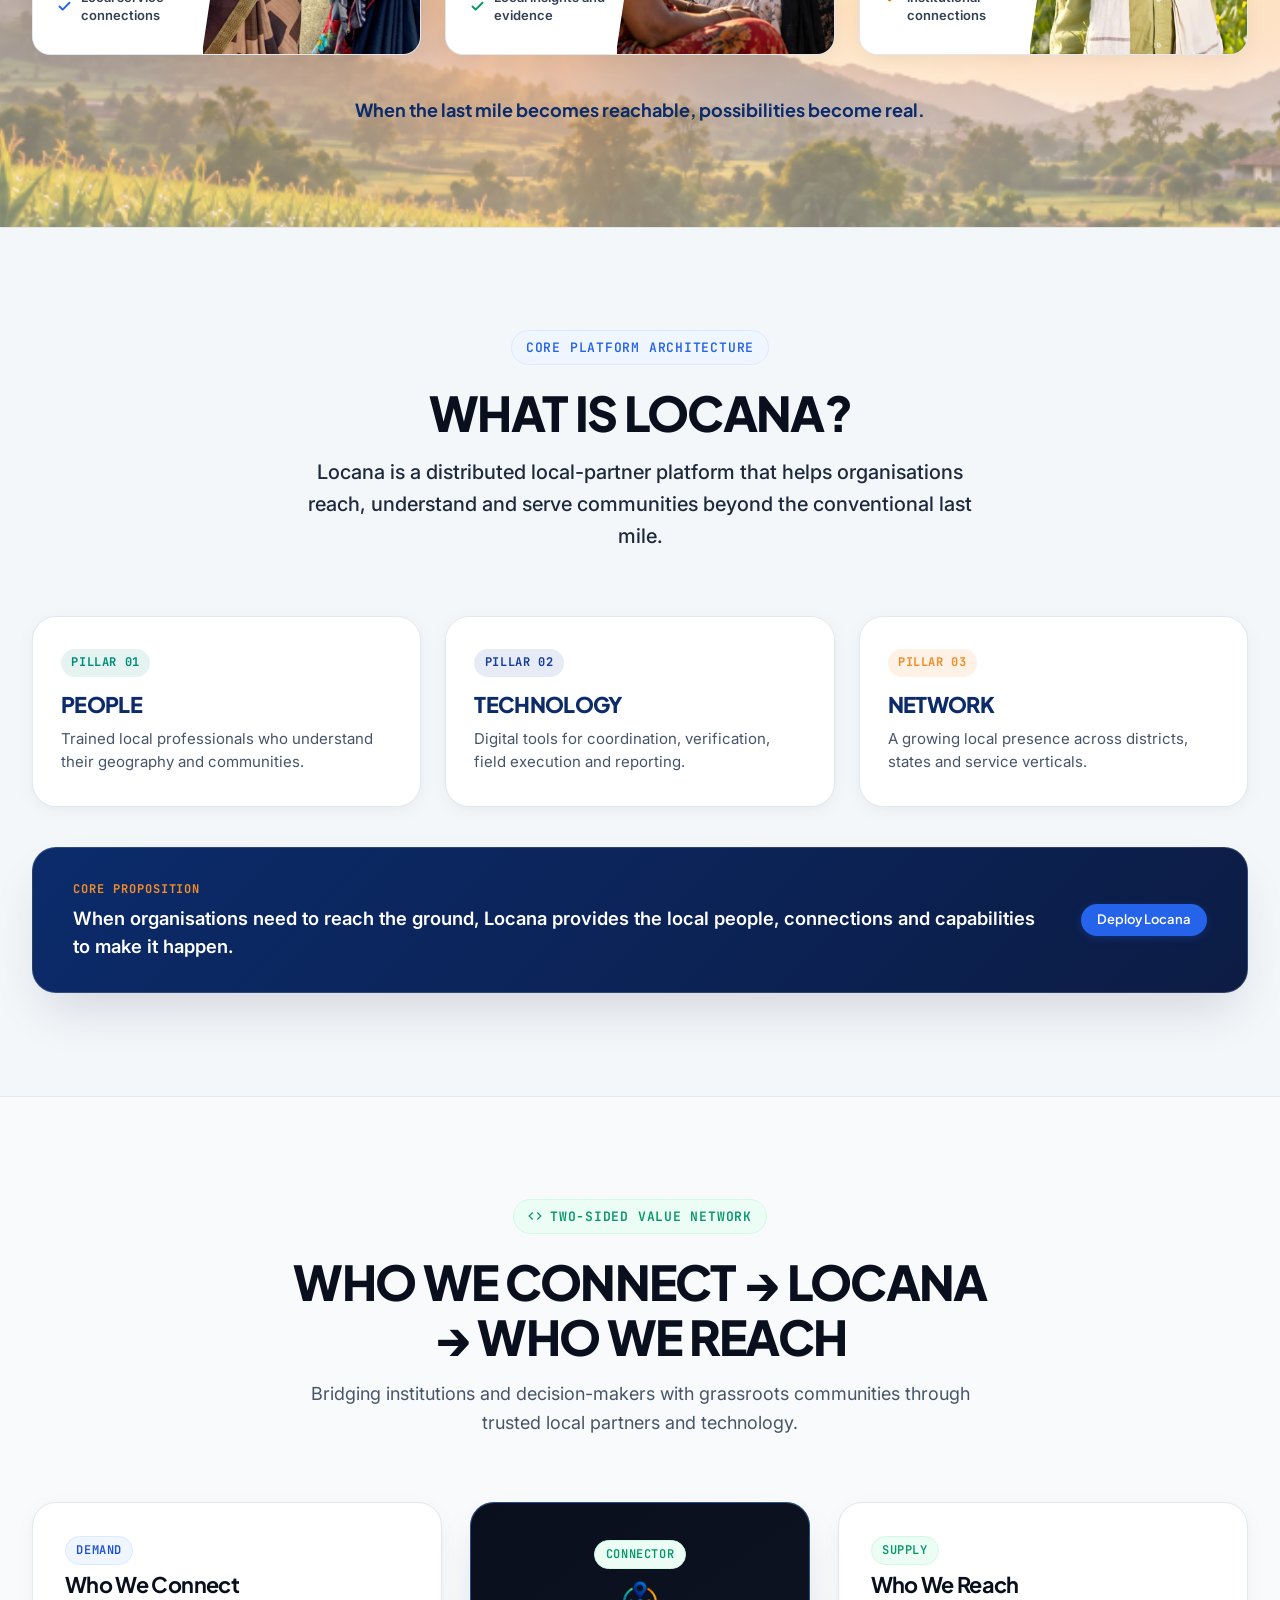
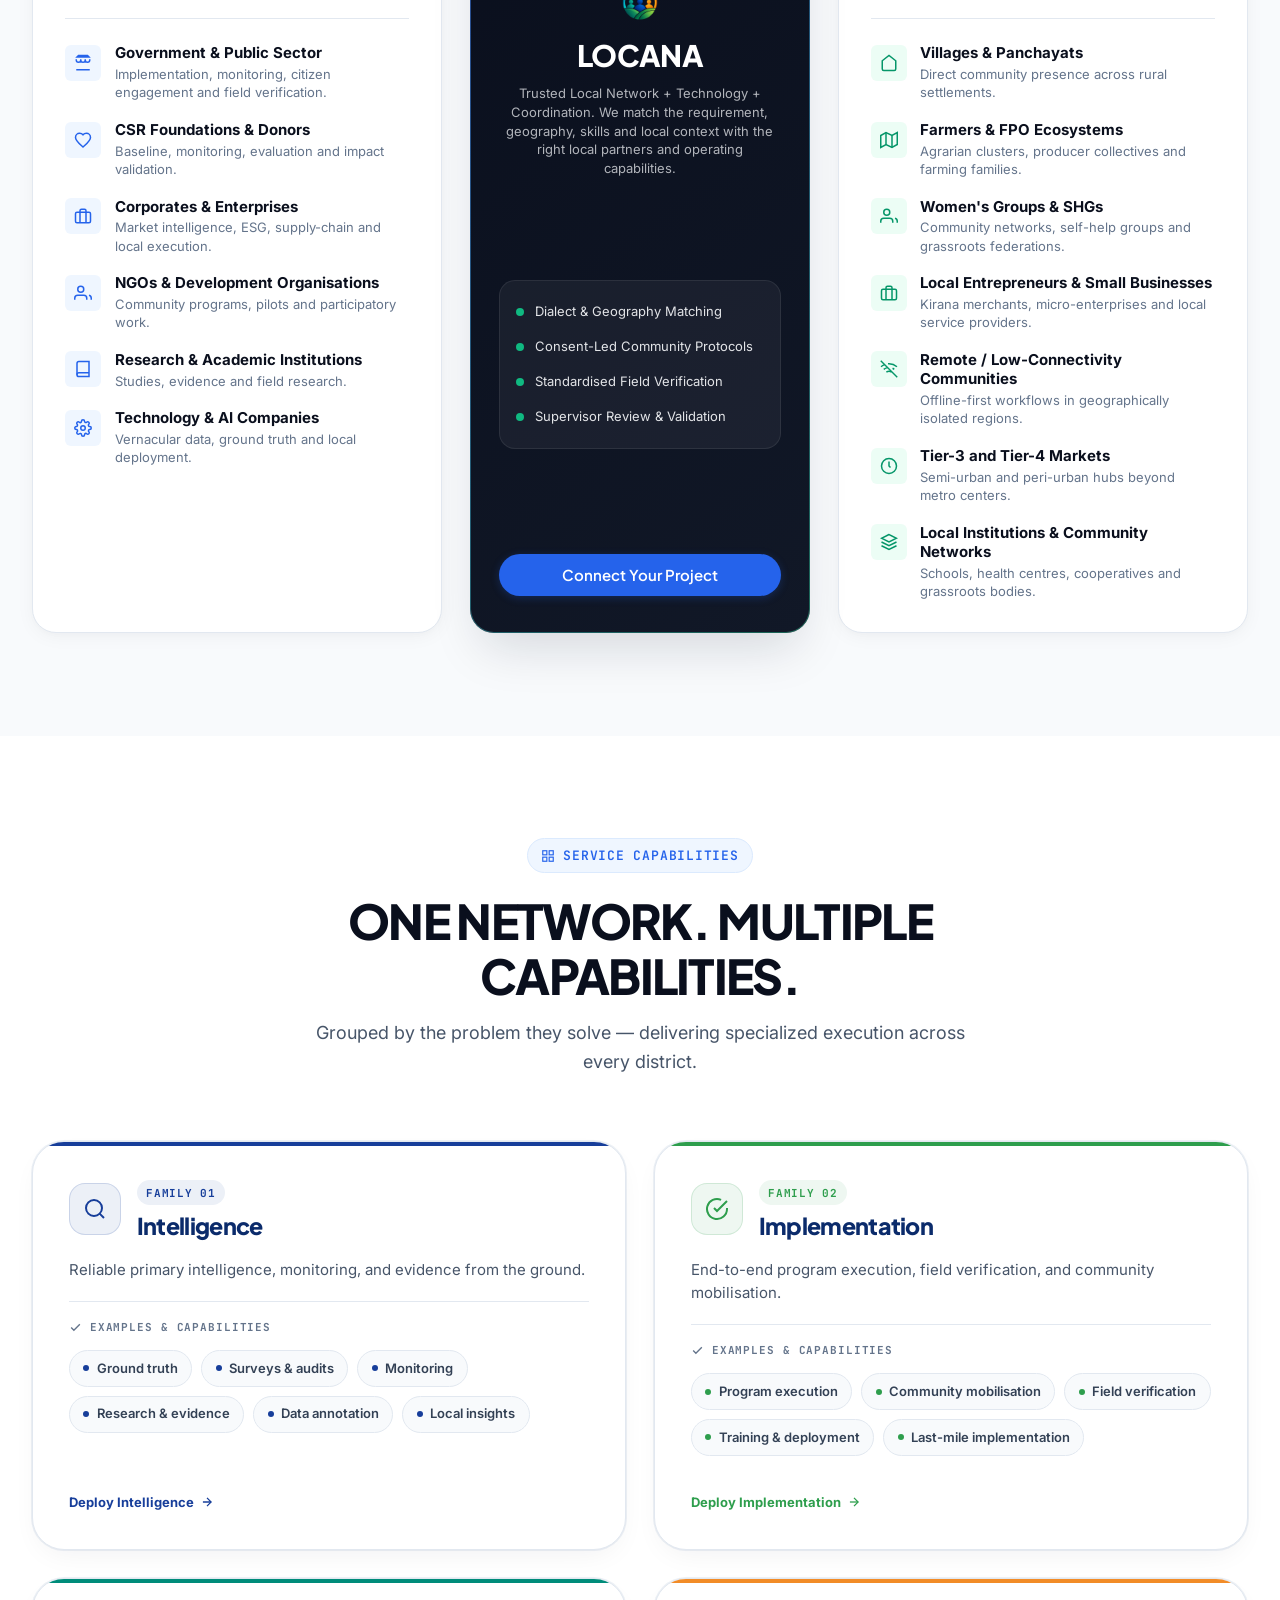
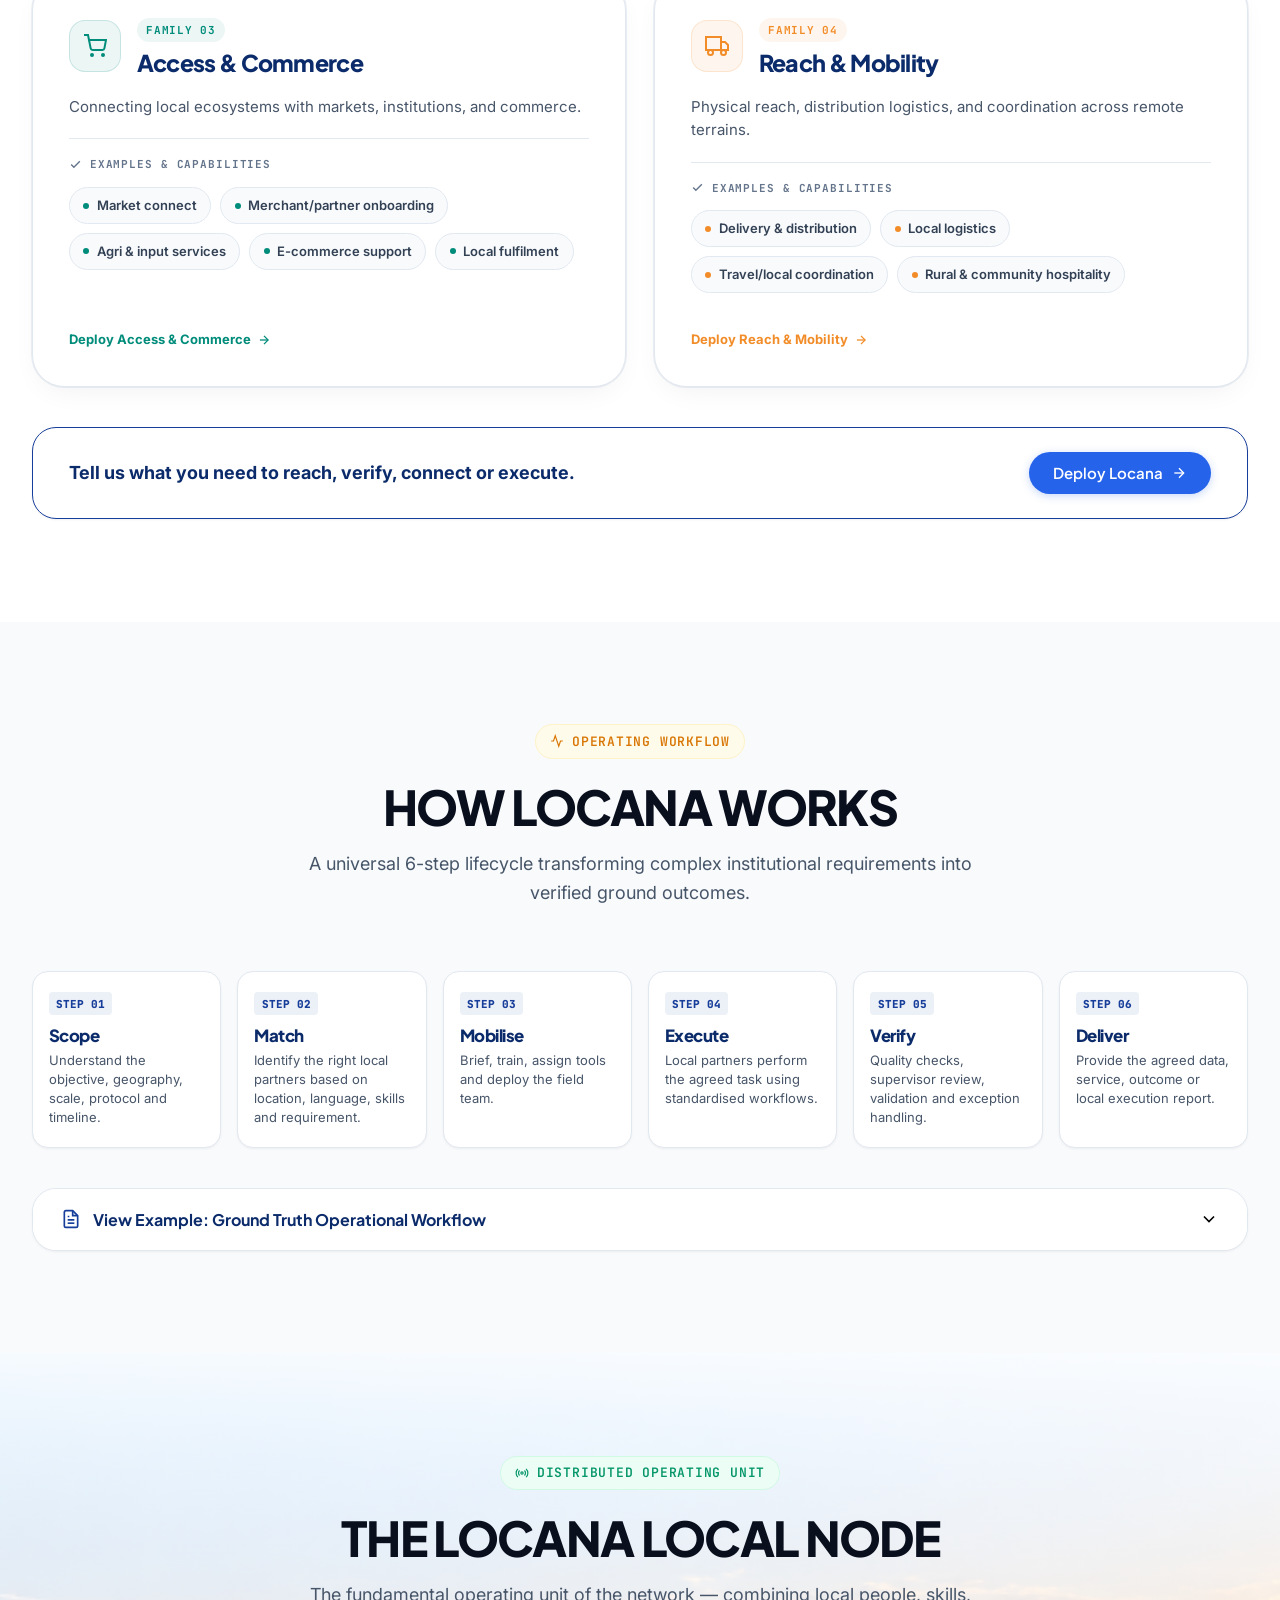
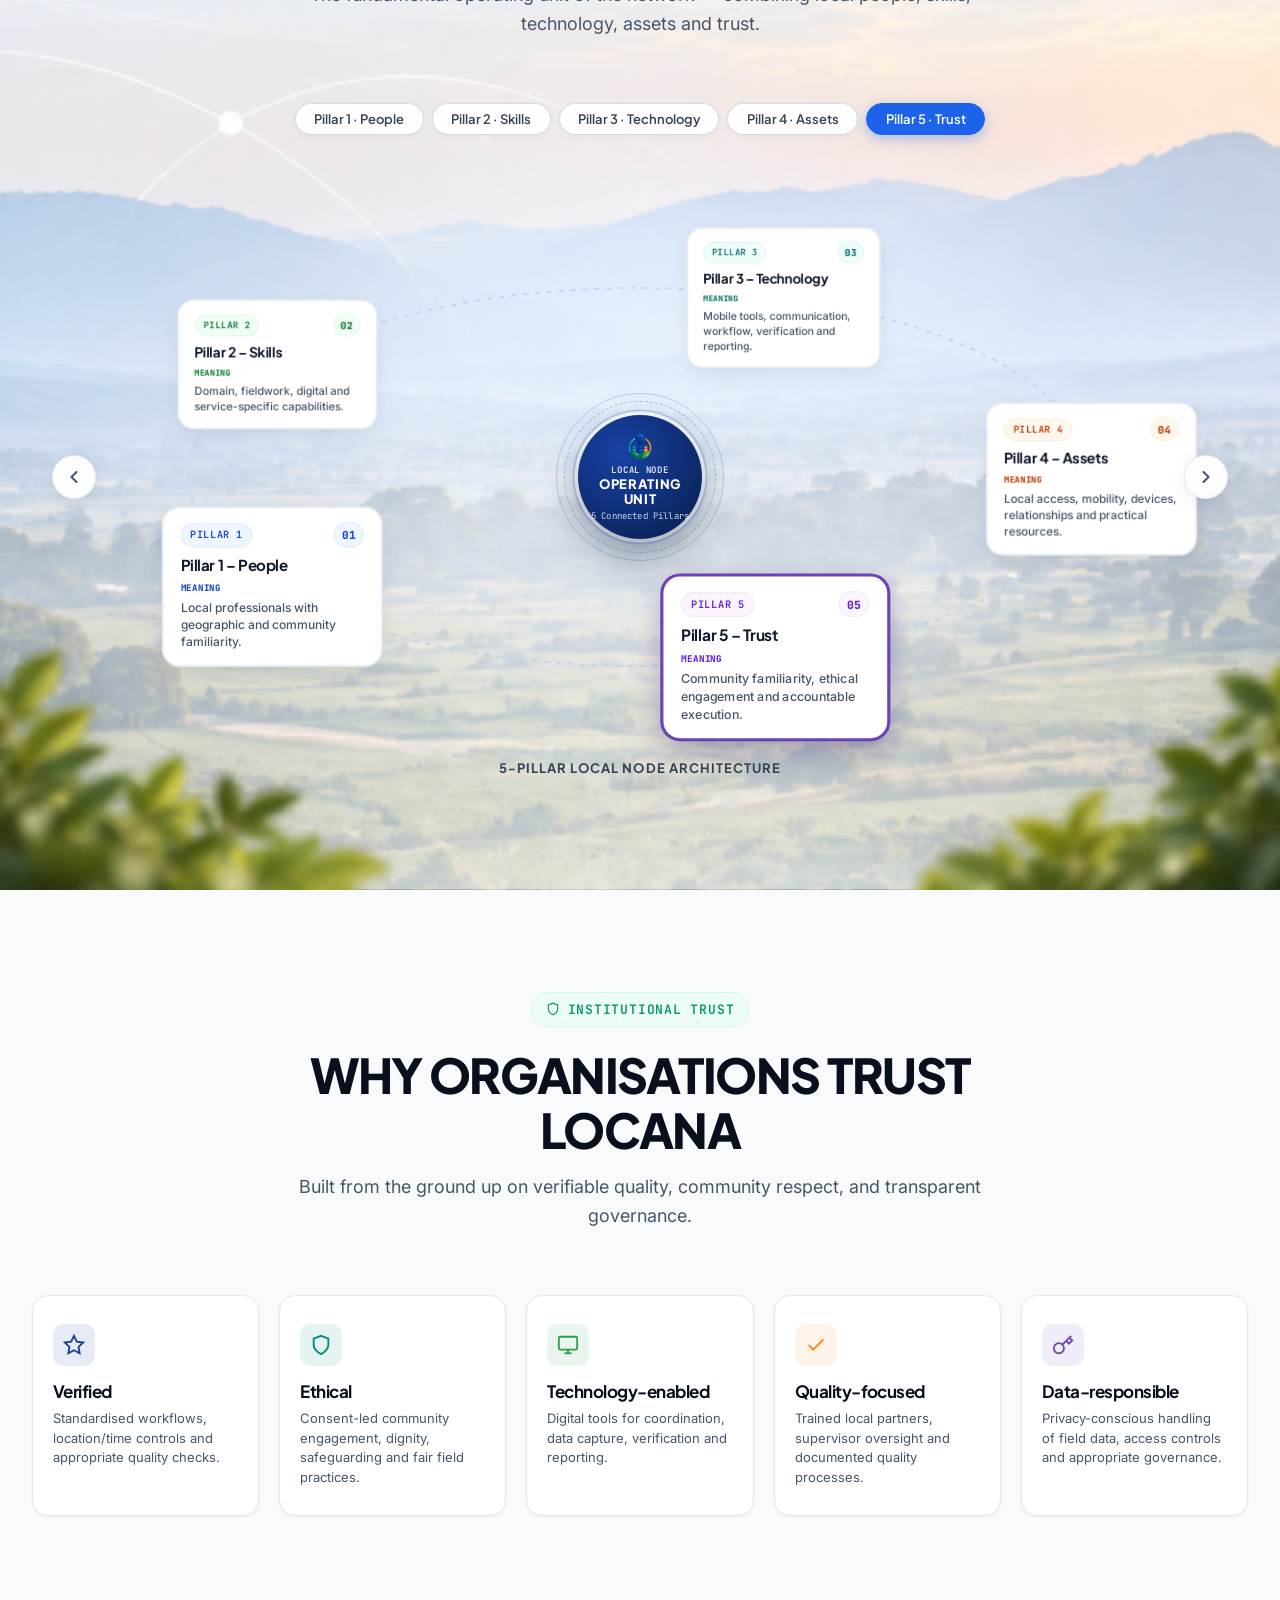
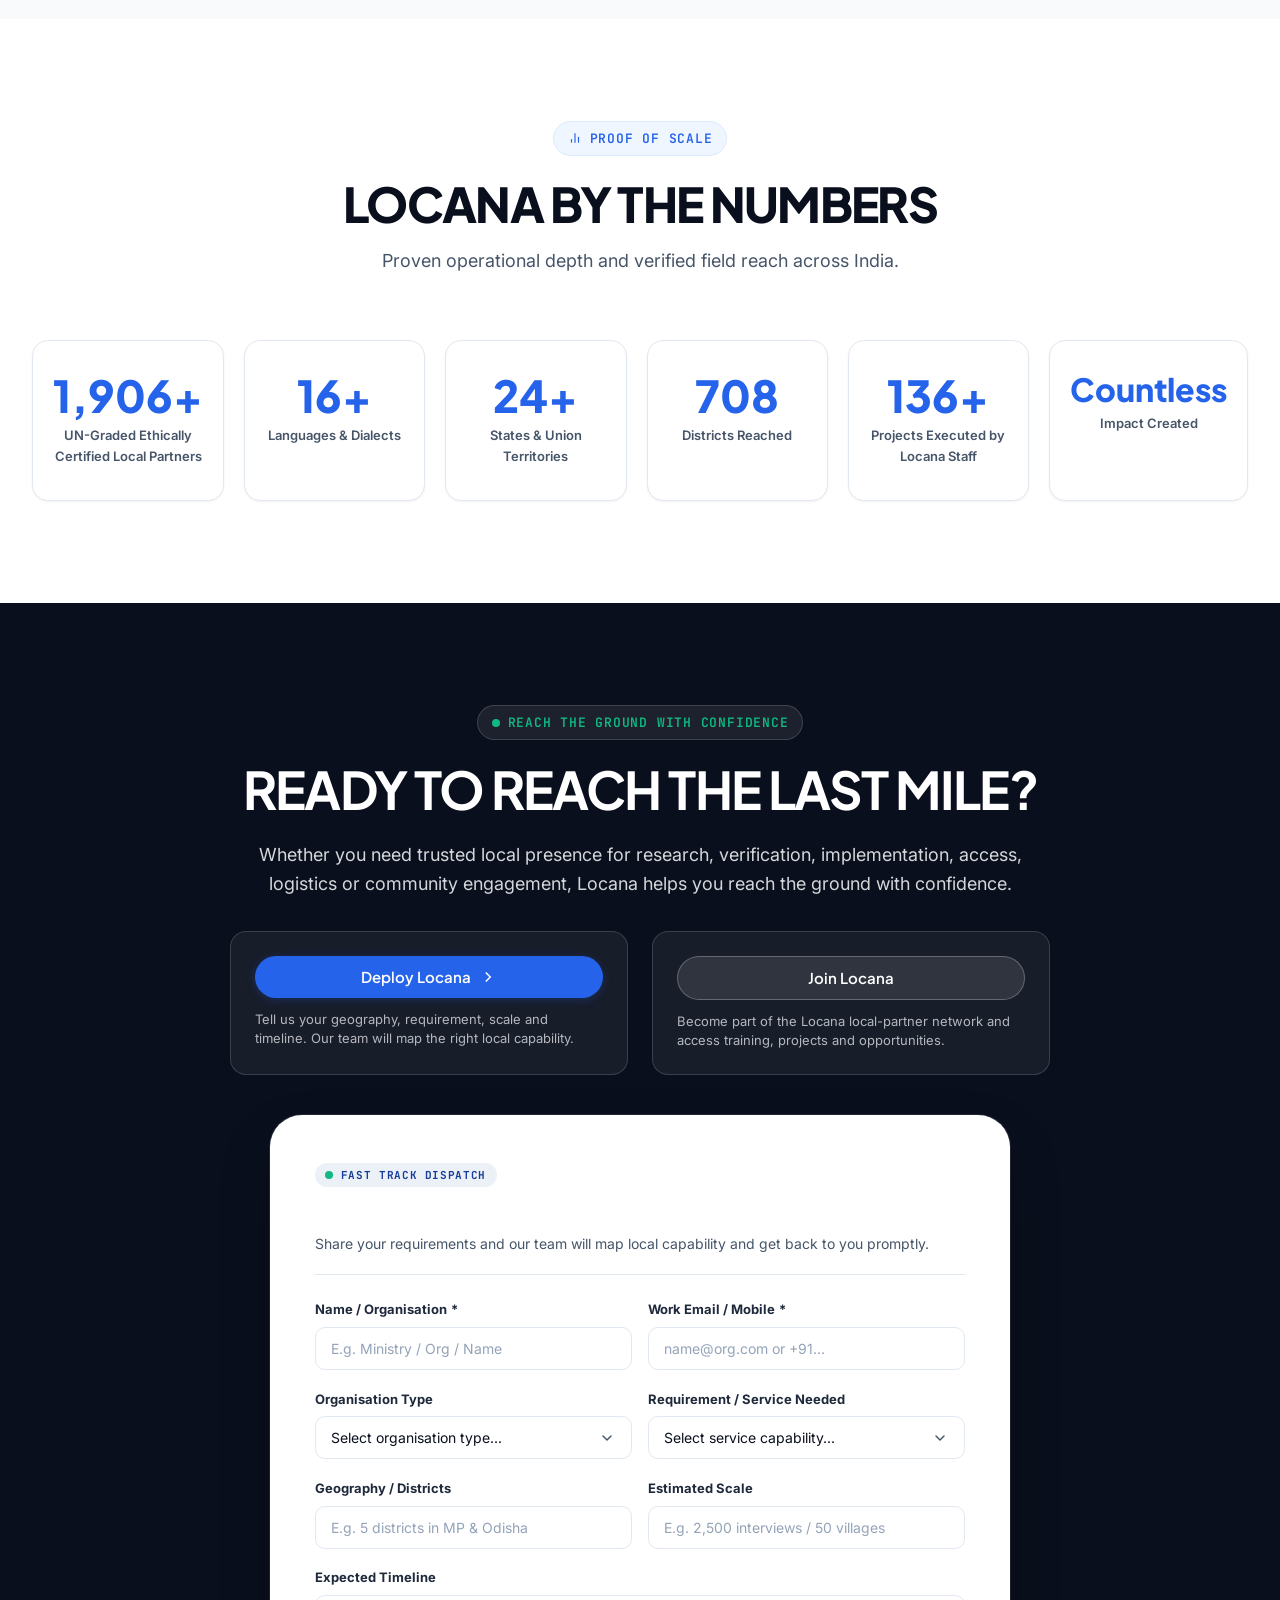
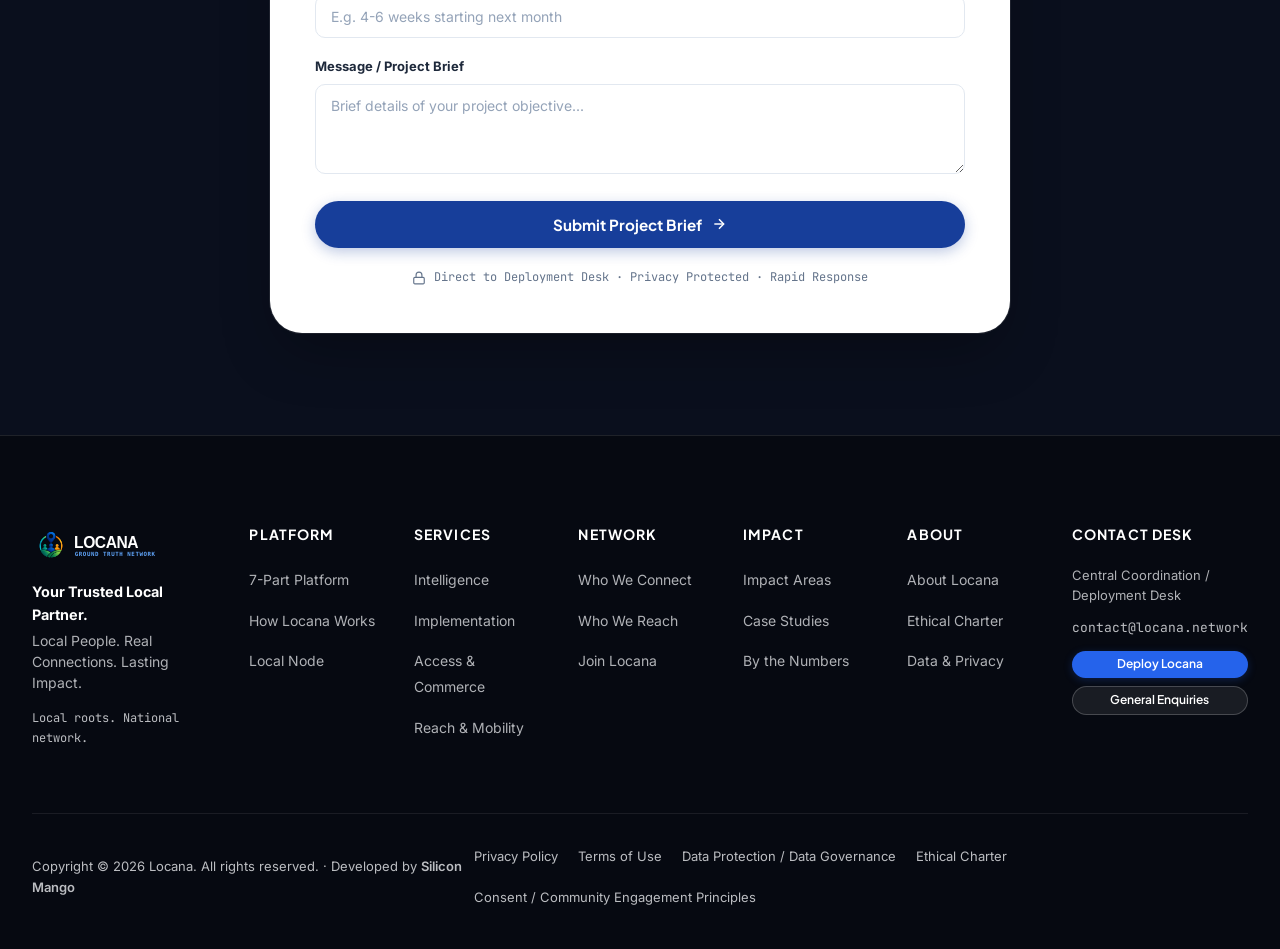
==== commit 289430a0: "some theme changes as per client requirement" ====
--- a/index.html
+++ b/index.html
@@ -1308,7 +1308,15 @@
        The fundamental operating unit of the network — combining local people,
        skills, technology, assets and trust.
        ======================================================================== -->
-  <section class="section-space bg-white" id="local-node">
+  <section class="section-space local-node-section" id="local-node">
+    <!-- Parallax Leaves Foreground Layers -->
+    <div class="local-node-parallax-leaves leaves-left" id="node-leaves-left" aria-hidden="true">
+      <img src="assets/images/leaves_parallax_left.png" alt="" class="leaves-img">
+    </div>
+    <div class="local-node-parallax-leaves leaves-right" id="node-leaves-right" aria-hidden="true">
+      <img src="assets/images/leaves_parallax_right.png" alt="" class="leaves-img">
+    </div>
+
     <div class="container container-wide">
 
       <div class="section-header center reveal">
@@ -1328,11 +1336,11 @@
       <!-- Navigation Chips for Quick Selection -->
       <div class="wheel-nav-chips reveal" id="node-chips-container"
         style="justify-content: center; margin-bottom: 2rem;">
-        <button class="wheel-chip active" data-pillar="people">Pillar 1 · People</button>
+        <button class="wheel-chip" data-pillar="people">Pillar 1 · People</button>
         <button class="wheel-chip" data-pillar="skills">Pillar 2 · Skills</button>
         <button class="wheel-chip" data-pillar="technology">Pillar 3 · Technology</button>
         <button class="wheel-chip" data-pillar="assets">Pillar 4 · Assets</button>
-        <button class="wheel-chip" data-pillar="trust">Pillar 5 · Trust</button>
+        <button class="wheel-chip active" data-pillar="trust">Pillar 5 · Trust</button>
       </div>
 
       <!-- Framer Orbitrail Carousel Component Integration (https://framer.com/m/OrbitrailCarousel-3Z5nfB.js@nHEmjPvyiUtKJ2GbRnrG) -->
@@ -1363,75 +1371,75 @@
           <div class="orbitrail-stage" id="orbitrail-stage" data-radial-carousel-slot="content">
             
             <!-- Pillar 1 - People -->
-            <div class="orbitrail-card active" data-pillar="people" data-index="0" style="--card-accent: #173E9A;">
+            <div class="orbitrail-card" data-pillar="people" data-index="0" style="--card-accent: #173E9A; --card-accent-glow: rgba(23, 62, 154, 0.25);">
               <div class="orbitrail-card-inner">
                 <div class="orbitrail-card-header">
-                  <span class="orbitrail-pill-badge" style="background: rgba(23, 62, 154, 0.1); color: #173E9A; border-color: rgba(23, 62, 154, 0.25);">Pillar 1</span>
-                  <span class="orbitrail-index-chip" style="color: #173E9A; background: rgba(23, 62, 154, 0.08); border-color: rgba(23, 62, 154, 0.2);">01</span>
+                  <span class="orbitrail-pill-badge badge-p1">Pillar 1</span>
+                  <span class="orbitrail-index-chip chip-p1">01</span>
                 </div>
-                <h3 class="orbitrail-card-title">Pillar 1 - People</h3>
+                <h3 class="orbitrail-card-title">Pillar 1 – People</h3>
                 <div class="orbitrail-meaning-box">
-                  <span class="orbitrail-meaning-label">Meaning</span>
+                  <span class="orbitrail-meaning-label label-p1">Meaning</span>
                   <p class="orbitrail-meaning-text">Local professionals with geographic and community familiarity.</p>
                 </div>
               </div>
             </div>
 
             <!-- Pillar 2 - Skills -->
-            <div class="orbitrail-card" data-pillar="skills" data-index="1" style="--card-accent: #2E9E4D;">
+            <div class="orbitrail-card" data-pillar="skills" data-index="1" style="--card-accent: #2E9E4D; --card-accent-glow: rgba(46, 158, 77, 0.25);">
               <div class="orbitrail-card-inner">
                 <div class="orbitrail-card-header">
-                  <span class="orbitrail-pill-badge" style="background: rgba(46, 158, 77, 0.1); color: #2E9E4D; border-color: rgba(46, 158, 77, 0.25);">Pillar 2</span>
-                  <span class="orbitrail-index-chip" style="color: #2E9E4D; background: rgba(46, 158, 77, 0.08); border-color: rgba(46, 158, 77, 0.2);">02</span>
+                  <span class="orbitrail-pill-badge badge-p2">Pillar 2</span>
+                  <span class="orbitrail-index-chip chip-p2">02</span>
                 </div>
-                <h3 class="orbitrail-card-title">Pillar 2 - Skills</h3>
+                <h3 class="orbitrail-card-title">Pillar 2 – Skills</h3>
                 <div class="orbitrail-meaning-box">
-                  <span class="orbitrail-meaning-label">Meaning</span>
+                  <span class="orbitrail-meaning-label label-p2">Meaning</span>
                   <p class="orbitrail-meaning-text">Domain, fieldwork, digital and service-specific capabilities.</p>
                 </div>
               </div>
             </div>
 
             <!-- Pillar 3 - Technology -->
-            <div class="orbitrail-card" data-pillar="technology" data-index="2" style="--card-accent: #008C7A;">
+            <div class="orbitrail-card" data-pillar="technology" data-index="2" style="--card-accent: #008C7A; --card-accent-glow: rgba(0, 140, 122, 0.25);">
               <div class="orbitrail-card-inner">
                 <div class="orbitrail-card-header">
-                  <span class="orbitrail-pill-badge" style="background: rgba(0, 140, 122, 0.1); color: #008C7A; border-color: rgba(0, 140, 122, 0.25);">Pillar 3</span>
-                  <span class="orbitrail-index-chip" style="color: #008C7A; background: rgba(0, 140, 122, 0.08); border-color: rgba(0, 140, 122, 0.2);">03</span>
+                  <span class="orbitrail-pill-badge badge-p3">Pillar 3</span>
+                  <span class="orbitrail-index-chip chip-p3">03</span>
                 </div>
-                <h3 class="orbitrail-card-title">Pillar 3 - Technology</h3>
+                <h3 class="orbitrail-card-title">Pillar 3 – Technology</h3>
                 <div class="orbitrail-meaning-box">
-                  <span class="orbitrail-meaning-label">Meaning</span>
+                  <span class="orbitrail-meaning-label label-p3">Meaning</span>
                   <p class="orbitrail-meaning-text">Mobile tools, communication, workflow, verification and reporting.</p>
                 </div>
               </div>
             </div>
 
             <!-- Pillar 4 - Assets -->
-            <div class="orbitrail-card" data-pillar="assets" data-index="3" style="--card-accent: #F28C28;">
+            <div class="orbitrail-card" data-pillar="assets" data-index="3" style="--card-accent: #F28C28; --card-accent-glow: rgba(242, 140, 40, 0.25);">
               <div class="orbitrail-card-inner">
                 <div class="orbitrail-card-header">
-                  <span class="orbitrail-pill-badge" style="background: rgba(242, 140, 40, 0.1); color: #F28C28; border-color: rgba(242, 140, 40, 0.25);">Pillar 4</span>
-                  <span class="orbitrail-index-chip" style="color: #F28C28; background: rgba(242, 140, 40, 0.08); border-color: rgba(242, 140, 40, 0.2);">04</span>
+                  <span class="orbitrail-pill-badge badge-p4">Pillar 4</span>
+                  <span class="orbitrail-index-chip chip-p4">04</span>
                 </div>
-                <h3 class="orbitrail-card-title">Pillar 4 - Assets</h3>
+                <h3 class="orbitrail-card-title">Pillar 4 – Assets</h3>
                 <div class="orbitrail-meaning-box">
-                  <span class="orbitrail-meaning-label">Meaning</span>
+                  <span class="orbitrail-meaning-label label-p4">Meaning</span>
                   <p class="orbitrail-meaning-text">Local access, mobility, devices, relationships and practical resources.</p>
                 </div>
               </div>
             </div>
 
             <!-- Pillar 5 - Trust -->
-            <div class="orbitrail-card" data-pillar="trust" data-index="4" style="--card-accent: #6D43B5;">
+            <div class="orbitrail-card active" data-pillar="trust" data-index="4" style="--card-accent: #6D43B5; --card-accent-glow: rgba(109, 67, 181, 0.25);">
               <div class="orbitrail-card-inner">
                 <div class="orbitrail-card-header">
-                  <span class="orbitrail-pill-badge" style="background: rgba(109, 67, 181, 0.1); color: #6D43B5; border-color: rgba(109, 67, 181, 0.25);">Pillar 5</span>
-                  <span class="orbitrail-index-chip" style="color: #6D43B5; background: rgba(109, 67, 181, 0.08); border-color: rgba(109, 67, 181, 0.2);">05</span>
+                  <span class="orbitrail-pill-badge badge-p5">Pillar 5</span>
+                  <span class="orbitrail-index-chip chip-p5">05</span>
                 </div>
-                <h3 class="orbitrail-card-title">Pillar 5 - Trust</h3>
+                <h3 class="orbitrail-card-title">Pillar 5 – Trust</h3>
                 <div class="orbitrail-meaning-box">
-                  <span class="orbitrail-meaning-label">Meaning</span>
+                  <span class="orbitrail-meaning-label label-p5">Meaning</span>
                   <p class="orbitrail-meaning-text">Community familiarity, ethical engagement and accountable execution.</p>
                 </div>
               </div>
--- a/styles/main.css
+++ b/styles/main.css
@@ -1680,8 +1680,64 @@
 /* ==========================================================================
    Orbitrail Carousel — Framer Component Integration
    (https://framer.com/m/OrbitrailCarousel-3Z5nfB.js@nHEmjPvyiUtKJ2GbRnrG)
-   Seamless On-Page Elliptical Orbital Carousel with Core Anchor & Physics
+   Seamless On-Page Elliptical Orbital Carousel with Core Anchor & Mountain Scenery
    ========================================================================== */
+#local-node.local-node-section,
+#local-node {
+  position: relative;
+  background-image: 
+    linear-gradient(180deg, 
+      rgba(255, 255, 255, 0.90) 0%, 
+      rgba(255, 255, 255, 0.35) 25%, 
+      rgba(255, 255, 255, 0.12) 55%, 
+      rgba(255, 255, 255, 0.35) 85%, 
+      rgba(255, 255, 255, 0.65) 100%
+    ),
+    url('../assets/images/local_node_bg.png');
+  background-size: cover;
+  background-position: center bottom;
+  background-repeat: no-repeat;
+  overflow: hidden;
+}
+
+/* Foreground Leaves — Pure Static Framing (Zero Motion/Animation) */
+.local-node-parallax-leaves {
+  position: absolute;
+  pointer-events: none;
+  z-index: 3;
+  user-select: none;
+  -webkit-user-select: none;
+  animation: none !important;
+  transition: none !important;
+  transform: none !important;
+}
+
+.local-node-parallax-leaves.leaves-left {
+  bottom: 0;
+  left: 0;
+  width: clamp(280px, 32vw, 480px);
+  max-width: 520px;
+  filter: drop-shadow(0 12px 24px rgba(0, 0, 0, 0.12));
+}
+
+.local-node-parallax-leaves.leaves-right {
+  bottom: 0;
+  right: 0;
+  width: clamp(260px, 30vw, 440px);
+  max-width: 480px;
+  filter: drop-shadow(0 12px 24px rgba(0, 0, 0, 0.12));
+}
+
+.local-node-parallax-leaves .leaves-img {
+  width: 100%;
+  height: auto;
+  display: block;
+  object-fit: contain;
+  animation: none !important;
+  transition: none !important;
+  transform: none !important;
+}
+
 .orbitrail-wrapper {
   position: relative;
   width: 100%;
@@ -1722,9 +1778,9 @@
 }
 
 .orbitrail-guide-svg path {
-  stroke: rgba(23, 62, 154, 0.2);
-  stroke-width: 1.5;
-  stroke-dasharray: 6 8;
+  stroke: rgba(186, 210, 238, 0.85);
+  stroke-width: 1.75;
+  stroke-dasharray: 5 7;
   fill: none;
   vector-effect: non-scaling-stroke;
 }
@@ -1735,8 +1791,8 @@
   left: 50%;
   top: 50%;
   transform: translate(-50%, -50%);
-  width: 145px;
-  height: 145px;
+  width: 140px;
+  height: 140px;
   border-radius: 50%;
   display: flex;
   align-items: center;
@@ -1747,26 +1803,26 @@
 
 .orbitrail-core-pulse {
   position: absolute;
-  inset: -12px;
+  inset: -14px;
   border-radius: 50%;
-  border: 1.5px solid rgba(23, 62, 154, 0.16);
+  border: 1.5px solid rgba(23, 62, 154, 0.2);
   animation: orbitrailPulse 3.5s cubic-bezier(0.4, 0, 0.6, 1) infinite;
 }
 
 .orbitrail-core-rings {
   position: absolute;
-  inset: -5px;
+  inset: -6px;
   border-radius: 50%;
-  border: 1px dashed rgba(0, 140, 122, 0.32);
+  border: 1.5px dashed rgba(0, 140, 122, 0.36);
   animation: orbitrailSpin 32s linear infinite;
 }
 
 .orbitrail-core-badge {
   position: relative;
-  width: 120px;
-  height: 120px;
+  width: 124px;
+  height: 124px;
   border-radius: 50%;
-  background: linear-gradient(145deg, #0B2B6B 0%, #173E9A 55%, #008C7A 100%);
+  background: radial-gradient(circle at 35% 30%, #1742A6 0%, #0C2866 70%, #071942 100%);
   display: flex;
   flex-direction: column;
   align-items: center;
@@ -1774,19 +1830,18 @@
   text-align: center;
   color: #FFFFFF;
   padding: 0.65rem;
-  box-shadow: 0 14px 32px rgba(11, 43, 107, 0.25), 0 0 0 1.5px rgba(255, 255, 255, 0.22) inset;
+  box-shadow: 0 16px 36px rgba(7, 25, 66, 0.38), 0 0 0 3.5px rgba(255, 255, 255, 0.95), 0 0 0 5.5px rgba(23, 62, 154, 0.18);
   pointer-events: auto;
   transition: transform 0.3s ease, box-shadow 0.3s ease;
 }
 
 .orbitrail-core-badge:hover {
-  transform: scale(1.04);
-  box-shadow: 0 18px 40px rgba(11, 43, 107, 0.35), 0 0 22px rgba(0, 140, 122, 0.28);
+  transform: scale(1.05);
+  box-shadow: 0 20px 44px rgba(7, 25, 66, 0.45), 0 0 0 4px rgba(255, 255, 255, 1), 0 0 24px rgba(23, 62, 154, 0.35);
 }
 
 .orbitrail-core-icon {
-  color: #6EE7B7;
-  margin-bottom: 0.15rem;
+  margin-bottom: 0.2rem;
   display: flex;
   align-items: center;
   justify-content: center;
@@ -1816,11 +1871,11 @@
 .orbitrail-core-sub {
   font-family: var(--font-mono);
   font-size: 0.5625rem;
-  color: rgba(255, 255, 255, 0.75);
+  color: rgba(255, 255, 255, 0.8);
   letter-spacing: 0.02em;
 }
 
-/* Orbital Stage & Compact Cards */
+/* Orbital Stage & Cards */
 .orbitrail-stage {
   position: absolute;
   inset: 0;
@@ -1835,13 +1890,15 @@
   position: absolute;
   left: 50%;
   top: 50%;
-  width: 215px;
-  height: 136px;
+  width: 220px;
+  min-height: 135px;
   pointer-events: auto;
   transform-origin: center center;
-  will-change: transform, opacity;
+  will-change: transform;
   cursor: pointer;
-  transition: box-shadow 0.25s ease, filter 0.25s ease;
+  backface-visibility: hidden;
+  -webkit-backface-visibility: hidden;
+  contain: layout style;
 }
 
 .orbitrail-card-inner {
@@ -1849,40 +1906,41 @@
   width: 100%;
   height: 100%;
   background: #FFFFFF;
-  border-radius: 14px;
+  border-radius: 18px;
   overflow: hidden;
   display: flex;
   flex-direction: column;
+  justify-content: flex-start;
+  padding: 0.9rem 1.05rem;
+  border: 2px solid rgba(226, 232, 240, 0.85);
+  box-shadow: 0 10px 26px -4px rgba(15, 23, 42, 0.08), 0 2px 6px rgba(15, 23, 42, 0.03);
+  transition: border-color 0.25s ease, box-shadow 0.25s ease;
+  backface-visibility: hidden;
+  -webkit-backface-visibility: hidden;
+}
+
+.orbitrail-card:hover .orbitrail-card-inner {
+  border-color: var(--card-accent, #2563EB);
+  box-shadow: 0 16px 32px -6px rgba(15, 23, 42, 0.12), 0 0 0 1px var(--card-accent, #2563EB);
+}
+
+.orbitrail-card.active .orbitrail-card-inner {
+  border-color: var(--card-accent, #6D43B5);
+  box-shadow: 0 18px 36px -6px rgba(15, 23, 42, 0.16), 0 0 0 1px var(--card-accent, #6D43B5), 0 8px 24px var(--card-accent-glow, rgba(109, 67, 181, 0.22));
+}
+
+.orbitrail-card-header {
+  display: flex;
   justify-content: space-between;
-  padding: 0.75rem 0.85rem;
-  border: 1.5px solid rgba(226, 232, 240, 0.88);
-  box-shadow: 0 10px 24px -6px rgba(15, 23, 42, 0.08), 0 2px 6px rgba(15, 23, 42, 0.03);
-  transition: transform 0.25s cubic-bezier(0.16, 1, 0.3, 1), border-color 0.25s ease, box-shadow 0.25s ease;
-}
-
-.orbitrail-card:hover .orbitrail-card-inner {
-  transform: translateY(-4px);
-  border-color: var(--card-accent, #2563EB);
-  box-shadow: 0 16px 32px -6px rgba(15, 23, 42, 0.14), 0 0 0 1.5px var(--card-accent, #2563EB);
-}
-
-.orbitrail-card.active .orbitrail-card-inner {
-  border-color: var(--card-accent, #2563EB);
-  box-shadow: 0 18px 36px -6px rgba(15, 23, 42, 0.16), 0 0 0 2px var(--card-accent, #2563EB), 0 0 22px rgba(37, 99, 235, 0.12);
-}
-
-.orbitrail-card-header {
-  display: flex;
-  justify-content: space-between;
-  align-items: center;
-  margin-bottom: 0.25rem;
+  align-items: center;
+  margin-bottom: 0.45rem;
 }
 
 .orbitrail-pill-badge {
   font-family: var(--font-mono);
   font-size: 0.625rem;
   font-weight: 700;
-  padding: 0.15rem 0.5rem;
+  padding: 0.18rem 0.55rem;
   border-radius: var(--radius-full);
   text-transform: uppercase;
   letter-spacing: 0.05em;
@@ -1893,28 +1951,54 @@
   font-family: var(--font-mono);
   font-size: 0.6875rem;
   font-weight: 800;
-  padding: 0.12rem 0.45rem;
+  padding: 0.15rem 0.45rem;
   border-radius: var(--radius-full);
   border: 1px solid;
+}
+
+/* Pillar Specific Badges */
+.badge-p1, .chip-p1 {
+  background: #EFF6FF;
+  color: #1D4ED8;
+  border-color: #DBEAFE;
+}
+.badge-p2, .chip-p2 {
+  background: #F0FDF4;
+  color: #15803D;
+  border-color: #DCFCE7;
+}
+.badge-p3, .chip-p3 {
+  background: #F0FDFA;
+  color: #0F766E;
+  border-color: #CCFBF1;
+}
+.badge-p4, .chip-p4 {
+  background: #FFF7ED;
+  color: #C2410C;
+  border-color: #FFEDD5;
+}
+.badge-p5, .chip-p5 {
+  background: #FAF5FF;
+  color: #6D28D9;
+  border-color: #F3E8FF;
 }
 
 .orbitrail-card-title {
   font-family: var(--font-display);
   font-size: 0.9375rem;
   font-weight: 700;
-  color: var(--slate-900);
-  margin: 0 0 0.35rem 0;
-  line-height: 1.2;
+  color: #0F172A;
+  margin: 0 0 0.45rem 0;
+  line-height: 1.25;
 }
 
 .orbitrail-meaning-box {
-  background: rgba(248, 250, 252, 0.95);
-  border: 1px solid rgba(226, 232, 240, 0.7);
-  border-radius: 8px;
-  padding: 0.45rem 0.6rem;
+  background: transparent;
+  border: none;
+  padding: 0;
   display: flex;
   flex-direction: column;
-  gap: 0.12rem;
+  gap: 0.15rem;
 }
 
 .orbitrail-meaning-label {
@@ -1923,20 +2007,21 @@
   font-weight: 800;
   text-transform: uppercase;
   letter-spacing: 0.08em;
-  color: var(--card-accent, var(--brand-blue));
-  display: block;
-}
+  margin-bottom: 0.1rem;
+}
+
+.label-p1 { color: #1D4ED8; }
+.label-p2 { color: #15803D; }
+.label-p3 { color: #0F766E; }
+.label-p4 { color: #C2410C; }
+.label-p5 { color: #6D28D9; }
 
 .orbitrail-meaning-text {
   font-size: 0.75rem;
-  line-height: 1.35;
-  color: var(--slate-700);
+  line-height: 1.4;
+  color: #475569;
   margin: 0;
   font-weight: 500;
-  display: -webkit-box;
-  -webkit-line-clamp: 3;
-  -webkit-box-orient: vertical;
-  overflow: hidden;
 }
 
 /* Nav chevron buttons */
@@ -1947,9 +2032,9 @@
   width: 44px;
   height: 44px;
   border-radius: 50%;
-  background: rgba(255, 255, 255, 0.92);
-  border: 1px solid var(--border-light);
-  color: var(--slate-700);
+  background: rgba(255, 255, 255, 0.95);
+  border: 1px solid rgba(226, 232, 240, 0.85);
+  color: #475569;
   display: flex;
   align-items: center;
   justify-content: center;
@@ -1963,18 +2048,18 @@
 
 .orbitrail-nav-btn:hover {
   background: #FFFFFF;
-  color: var(--blue-600);
-  border-color: var(--blue-500);
+  color: #1D4ED8;
+  border-color: #93C5FD;
   transform: translateY(-50%) scale(1.08);
   box-shadow: 0 6px 20px rgba(37, 99, 235, 0.15);
 }
 
 .orbitrail-nav-prev {
-  left: 10px;
+  left: 20px;
 }
 
 .orbitrail-nav-next {
-  right: 10px;
+  right: 20px;
 }
 
 /* Bottom footer of carousel */
@@ -2025,10 +2110,10 @@
 
 .orbitrail-eyebrow {
   font-family: var(--font-display);
-  font-size: 0.875rem;
+  font-size: 0.8125rem;
   font-weight: 700;
-  letter-spacing: 0.06em;
-  color: var(--slate-700);
+  letter-spacing: 0.08em;
+  color: #334155;
   text-transform: uppercase;
 }
 
@@ -2168,29 +2253,34 @@
 }
 
 .wheel-chip {
-  padding: 0.5rem 1rem;
+  padding: 0.45rem 1.15rem;
   border-radius: var(--radius-full);
   font-size: 0.8125rem;
   font-weight: 600;
   font-family: var(--font-display);
-  background: #FFFFFF;
-  border: 1px solid var(--border-light);
+  background: rgba(255, 255, 255, 0.92);
+  backdrop-filter: blur(8px);
+  -webkit-backdrop-filter: blur(8px);
+  border: 1px solid rgba(203, 213, 225, 0.85);
   color: var(--slate-700);
   cursor: pointer;
   transition: all var(--transition-fast);
+  box-shadow: 0 2px 6px rgba(15, 23, 42, 0.04);
 }
 
 .wheel-chip:hover {
-  border-color: var(--blue-500);
-  color: var(--blue-600);
-  background: var(--blue-50);
+  border-color: #3B82F6;
+  color: #1D4ED8;
+  background: #FFFFFF;
+  transform: translateY(-1px);
+  box-shadow: 0 4px 10px rgba(37, 99, 235, 0.12);
 }
 
 .wheel-chip.active {
-  background: var(--blue-600);
-  border-color: var(--blue-600);
+  background: #1D63EA;
+  border-color: #1D63EA;
   color: #FFFFFF;
-  box-shadow: 0 4px 12px rgba(37, 99, 235, 0.25);
+  box-shadow: 0 4px 14px rgba(29, 99, 234, 0.35);
 }
 
 .wheel-details-card {
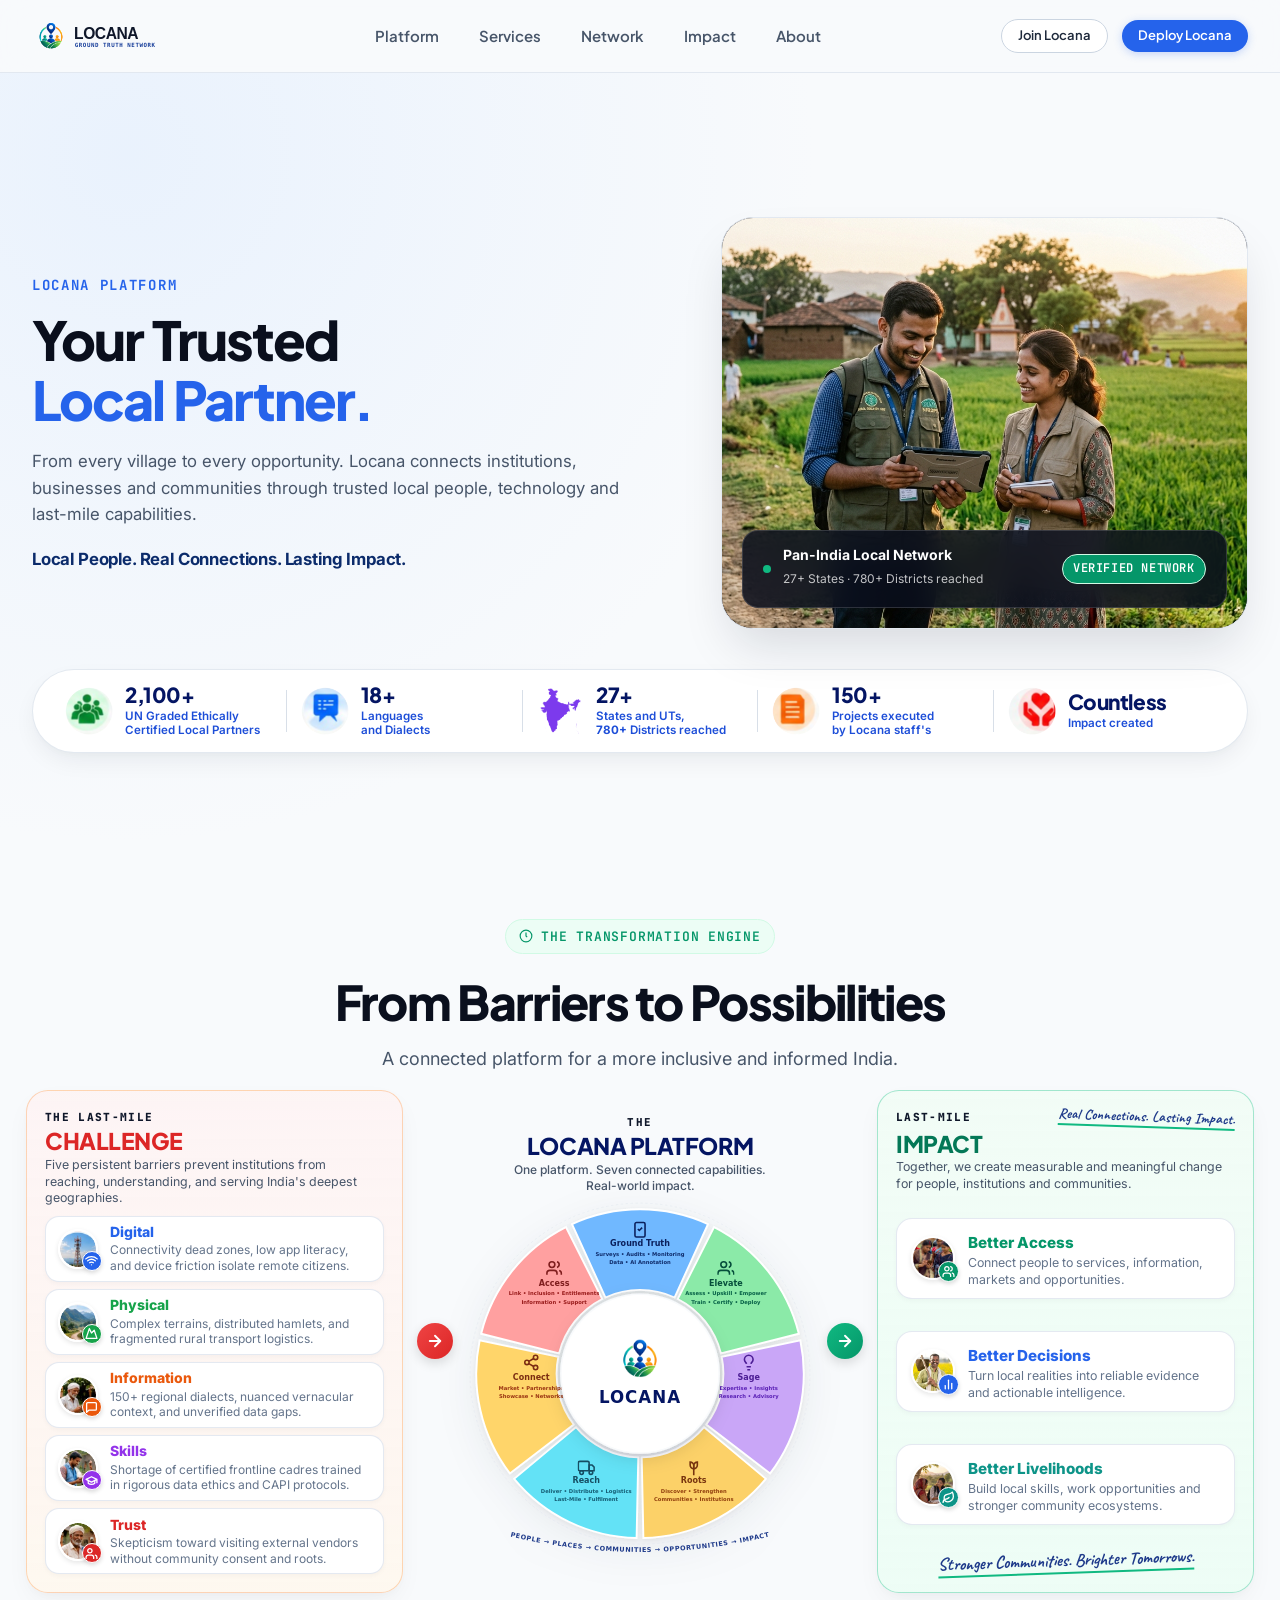
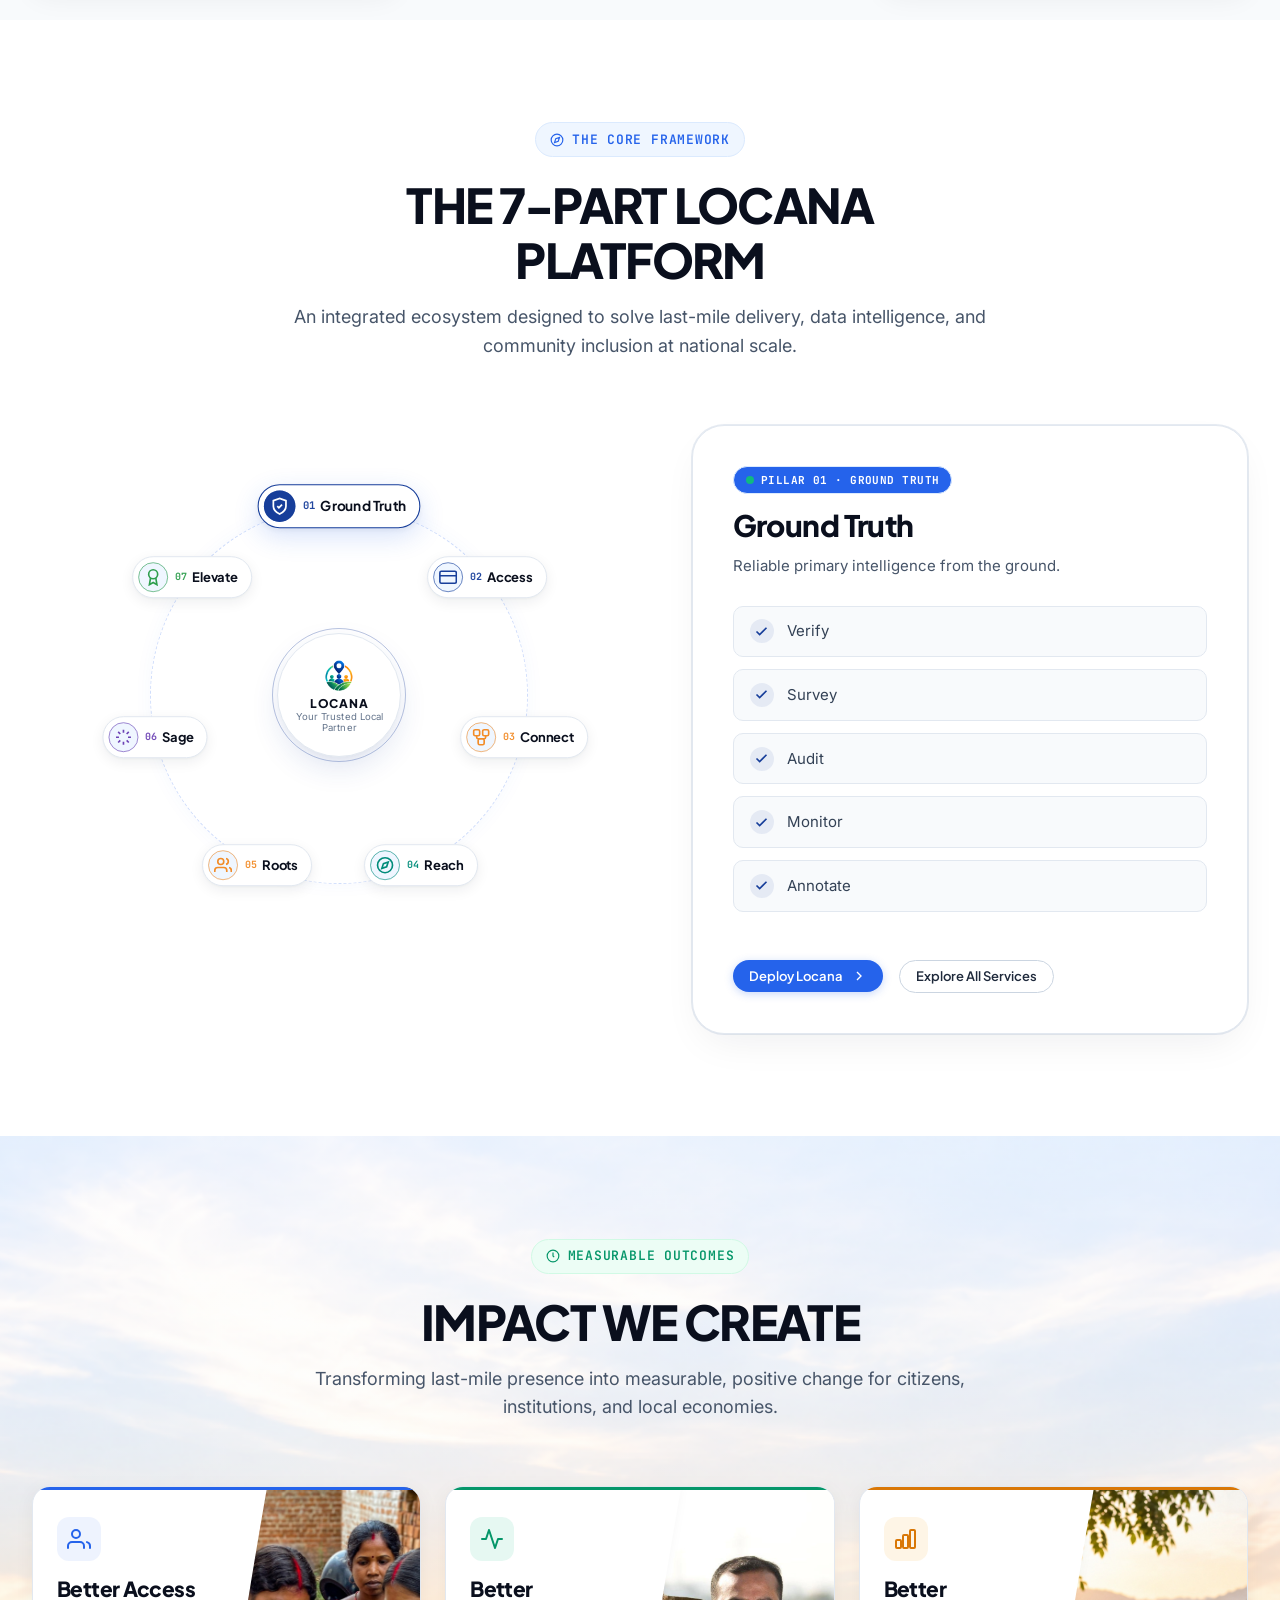
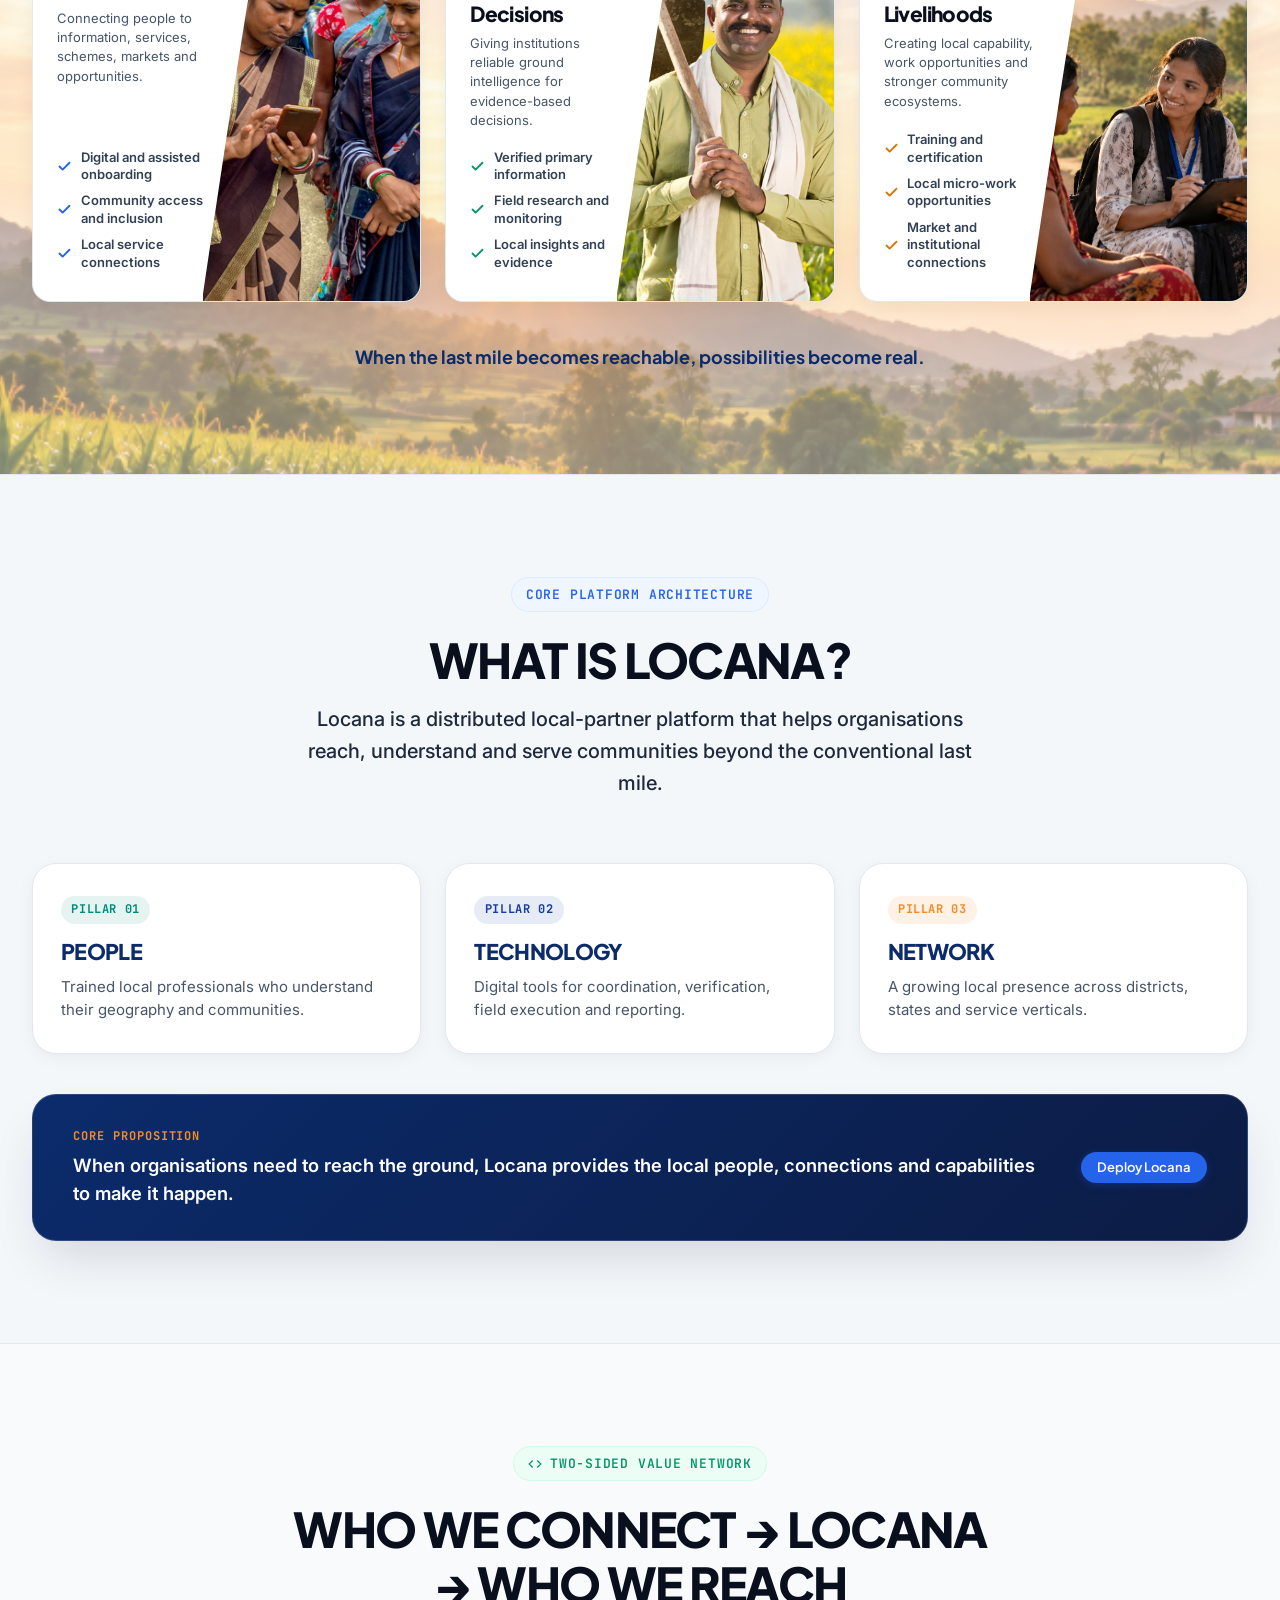
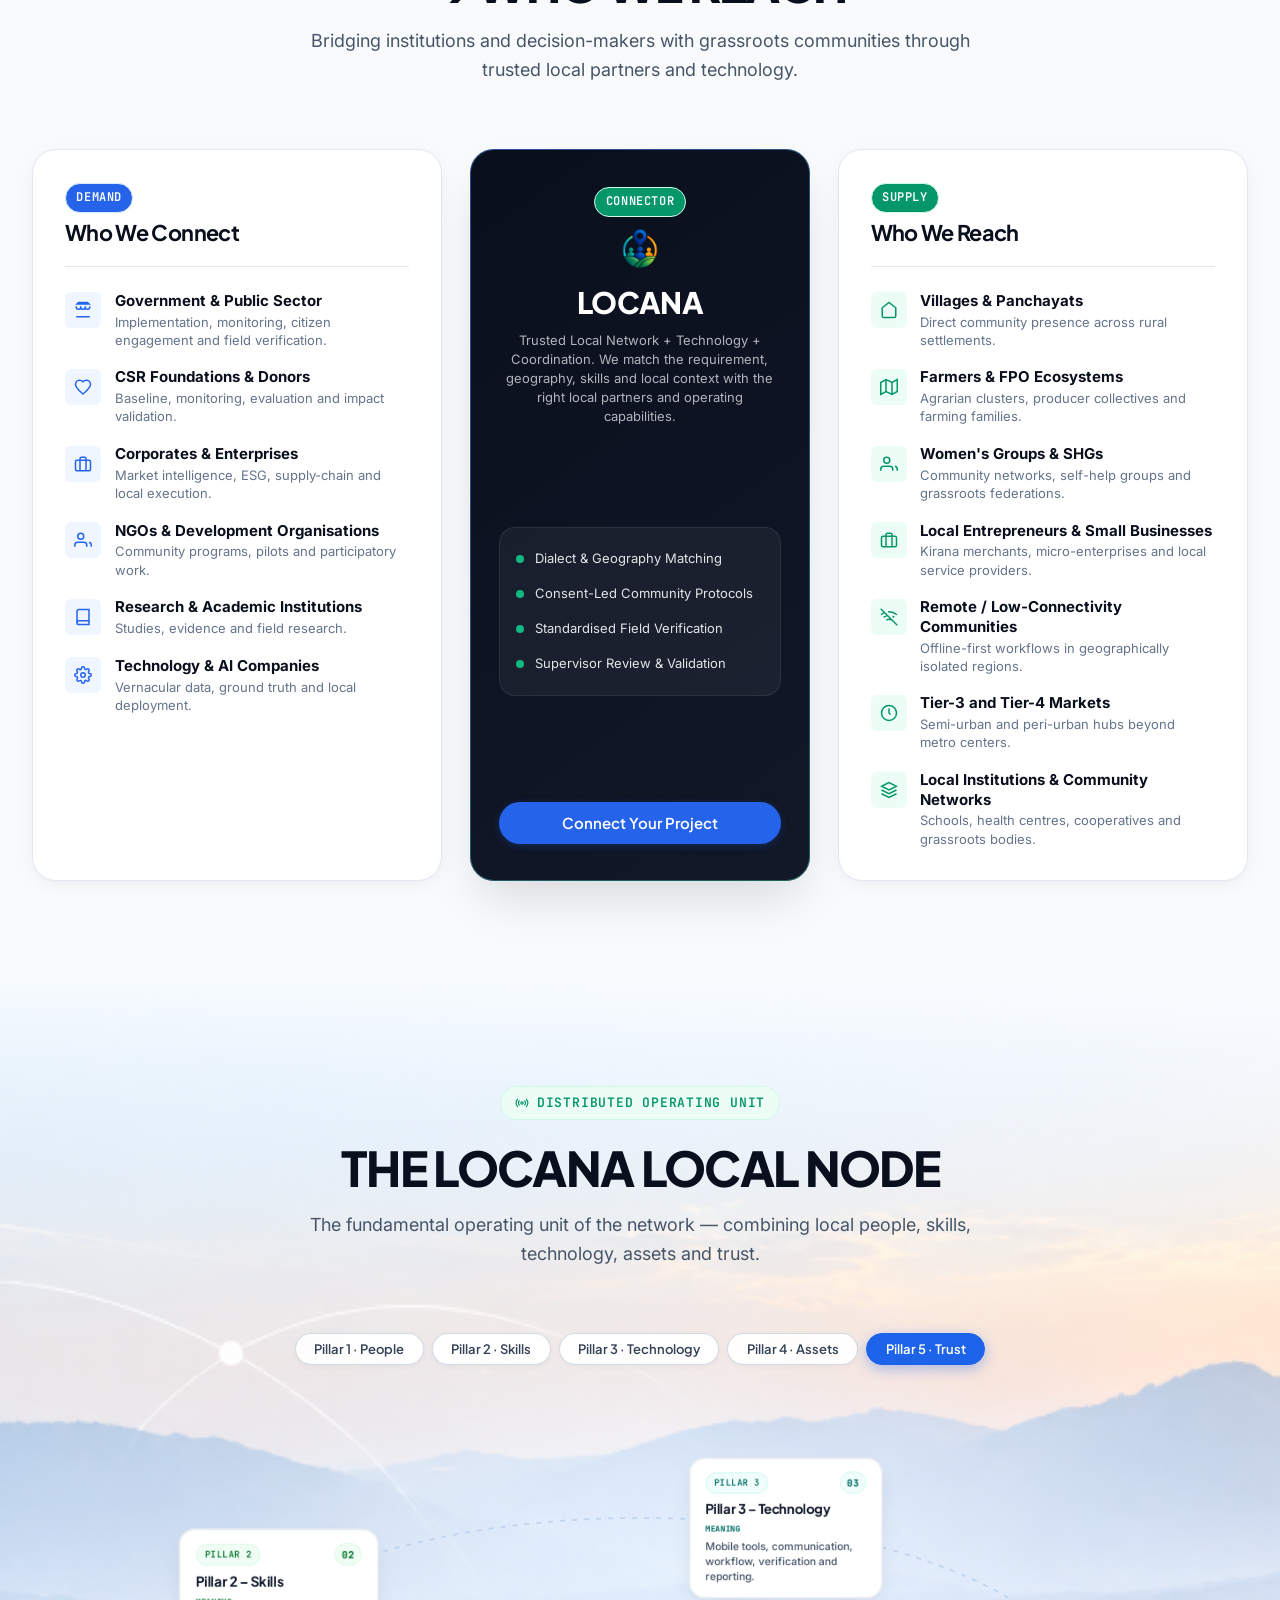
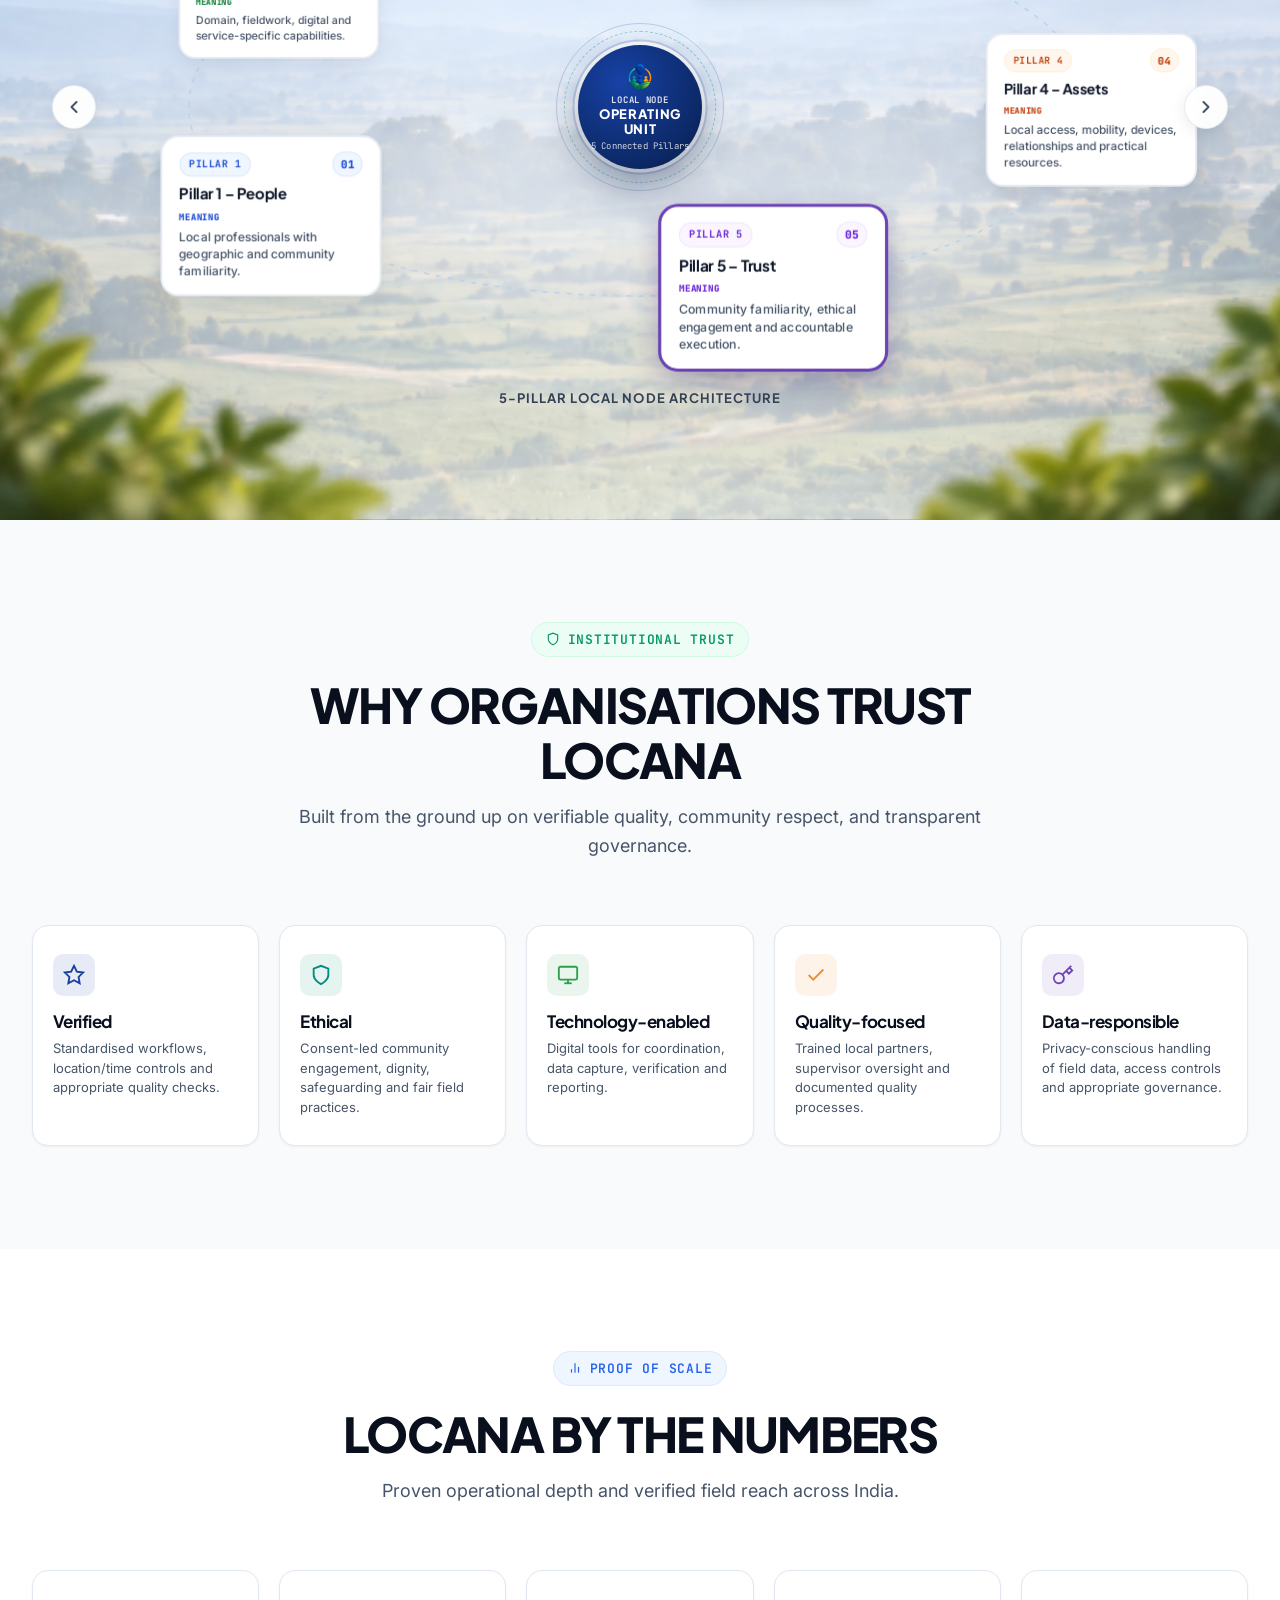
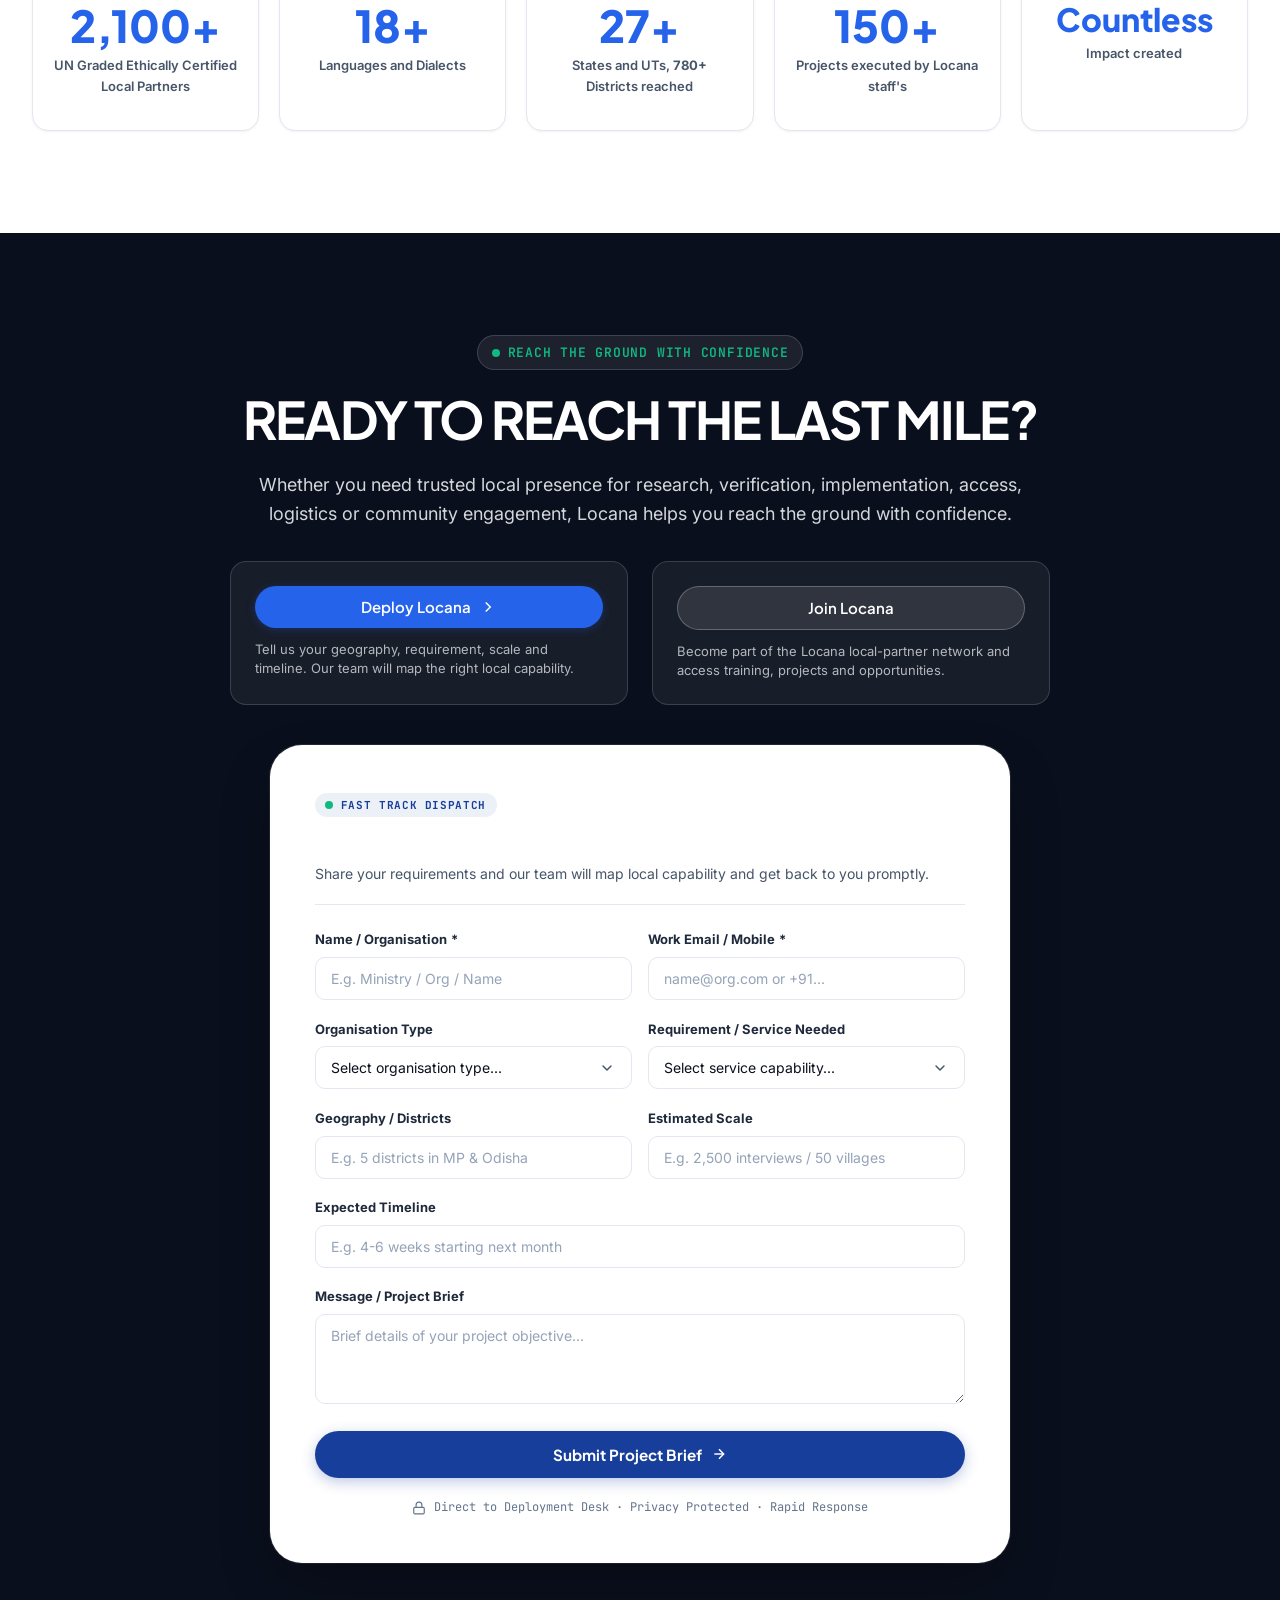
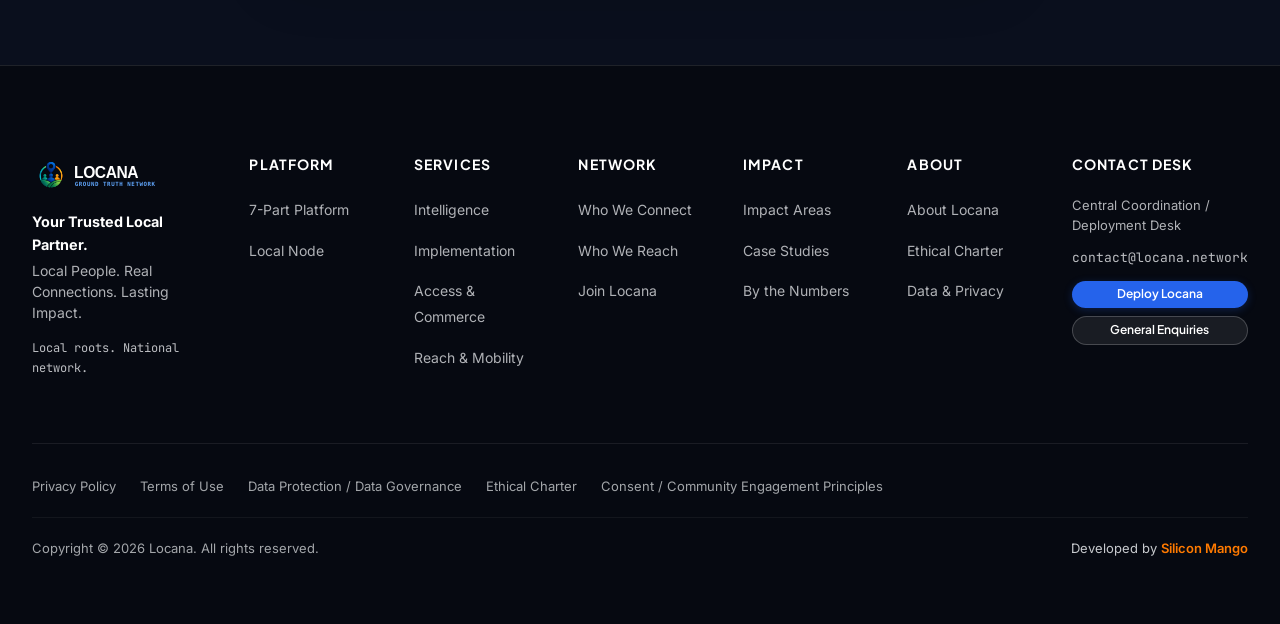
==== commit c7344e06: "feat(ui): redesign Section 02 into 3-part panoramic transformation engine and refine impact imagery" ====
--- a/index.html
+++ b/index.html
@@ -102,53 +102,12 @@
             <span class="text-gradient">Local Partner.</span>
           </h1>
 
-          <p class="hero-subtitle" style="margin-bottom: 0.75rem;">
+          <p class="hero-subtitle">
             From every village to every opportunity. Locana connects institutions, businesses and communities through trusted local people, technology and last-mile capabilities.
           </p>
 
           <div class="hero-brand-line">
             Local People. Real Connections. Lasting Impact.
-          </div>
-
-          <div class="hero-support-line">
-            One Platform · Multiple Connections · Measurable Impact
-          </div>
-
-          <div class="cta-group-wrap">
-            <div class="cta-buttons-row">
-              <a href="contact.html" class="btn btn-primary btn-lg">
-                <span>Deploy Locana</span>
-                <svg width="18" height="18" viewBox="0 0 24 24" fill="none" stroke="currentColor" stroke-width="2"
-                  stroke-linecap="round" stroke-linejoin="round">
-                  <line x1="5" y1="12" x2="19" y2="12"></line>
-                  <polyline points="12 5 19 12 12 19"></polyline>
-                </svg>
-              </a>
-              <a href="pricing.html" class="btn btn-secondary btn-lg">
-                <span>Join Locana</span>
-              </a>
-            </div>
-            <span class="cta-microcopy">Local roots. National network.</span>
-          </div>
-
-          <!-- Hero Stat Strip (Reconciled Launch Metrics) -->
-          <div class="hero-stats-4-grid">
-            <div class="hero-stat-card">
-              <strong>2,100+</strong>
-              <span>Certified Local Partners</span>
-            </div>
-            <div class="hero-stat-card">
-              <strong>225+</strong>
-              <span>Districts</span>
-            </div>
-            <div class="hero-stat-card">
-              <strong>25+</strong>
-              <span>States / UTs</span>
-            </div>
-            <div class="hero-stat-card">
-              <strong>4</strong>
-              <span>Service Verticals</span>
-            </div>
           </div>
         </div>
 
@@ -161,10 +120,92 @@
               <span class="pulse-dot"></span>
               <div>
                 <strong style="font-size: 0.875rem; display: block; line-height: 1.2;">Pan-India Local Network</strong>
-                <span style="font-size: 0.75rem; color: rgba(255,255,255,0.75);">25 States · 225+ Districts</span>
+                <span style="font-size: 0.75rem; color: rgba(255,255,255,0.75);">27+ States · 780+ Districts reached</span>
               </div>
             </div>
             <span class="badge badge-emerald">Verified Network</span>
+          </div>
+        </div>
+      </div>
+
+      <!-- Centered Proof of Scale Stats Banner (Exact Match to User Design) -->
+      <div class="hero-stats-banner reveal">
+        <div class="hero-stats-banner-inner">
+          <!-- Item 1: Certified Local Partners -->
+          <div class="stat-pill-item">
+            <div class="stat-pill-icon">
+              <img src="assets/images/stat_icon_partners.png" alt="Certified Partners" width="48" height="48" class="stat-img-icon">
+            </div>
+            <div class="stat-pill-details">
+              <div class="stat-pill-num" data-counter="2100" data-suffix="+">2,100+</div>
+              <div class="stat-pill-text">
+                <span>UN Graded Ethically</span>
+                <span>Certified Local Partners</span>
+              </div>
+            </div>
+          </div>
+
+          <div class="stat-pill-divider" aria-hidden="true"></div>
+
+          <!-- Item 2: Languages & Dialects -->
+          <div class="stat-pill-item">
+            <div class="stat-pill-icon">
+              <img src="assets/images/stat_icon_languages.png" alt="Languages & Dialects" width="48" height="48" class="stat-img-icon">
+            </div>
+            <div class="stat-pill-details">
+              <div class="stat-pill-num" data-counter="18" data-suffix="+">18+</div>
+              <div class="stat-pill-text">
+                <span>Languages</span>
+                <span>and Dialects</span>
+              </div>
+            </div>
+          </div>
+
+          <div class="stat-pill-divider" aria-hidden="true"></div>
+
+          <!-- Item 3: States & UTs -->
+          <div class="stat-pill-item">
+            <div class="stat-pill-icon">
+              <img src="assets/images/stat_icon_india.png" alt="Pan-India Reach" width="42" height="46" class="stat-img-icon stat-india-icon">
+            </div>
+            <div class="stat-pill-details">
+              <div class="stat-pill-num" data-counter="27" data-suffix="+">27+</div>
+              <div class="stat-pill-text">
+                <span>States and UTs,</span>
+                <span><strong>780+</strong> Districts reached</span>
+              </div>
+            </div>
+          </div>
+
+          <div class="stat-pill-divider" aria-hidden="true"></div>
+
+          <!-- Item 4: Projects Executed -->
+          <div class="stat-pill-item">
+            <div class="stat-pill-icon">
+              <img src="assets/images/stat_icon_projects.png" alt="Projects Executed" width="48" height="48" class="stat-img-icon">
+            </div>
+            <div class="stat-pill-details">
+              <div class="stat-pill-num" data-counter="150" data-suffix="+">150+</div>
+              <div class="stat-pill-text">
+                <span>Projects executed</span>
+                <span>by Locana staff's</span>
+              </div>
+            </div>
+          </div>
+
+          <div class="stat-pill-divider" aria-hidden="true"></div>
+
+          <!-- Item 5: Impact Created -->
+          <div class="stat-pill-item">
+            <div class="stat-pill-icon">
+              <img src="assets/images/stat_icon_impact.png" alt="Impact Created" width="48" height="48" class="stat-img-icon">
+            </div>
+            <div class="stat-pill-details">
+              <div class="stat-pill-num">Countless</div>
+              <div class="stat-pill-text">
+                <span>Impact created</span>
+              </div>
+            </div>
           </div>
         </div>
       </div>
@@ -180,81 +221,235 @@
         LAST-MILE IMPACT
        ======================================================================== -->
   <!-- ========================================================================
-       02. The Last-Mile Challenge
+       02. From Barriers to Possibilities (The Transformation Engine)
+       Left: The Last-Mile Challenge (5 Barriers)
+       Center: The Locana Platform (7-Part Capability Wheel)
+       Right: Last-Mile Impact (3 Measurable Outcomes)
        ======================================================================== -->
   <section class="section-space-sm challenge-section-tight bg-canvas" id="the-challenge">
-    <div class="container">
-
-      <div class="section-header center reveal" style="margin-bottom: 2.25rem;">
-        <div class="kicker kicker-amber">
+    <div class="container transformation-container-panoramic">
+
+      <div class="section-header center reveal" style="margin-bottom: 1rem;">
+        <div class="kicker kicker-emerald">
           <svg width="14" height="14" viewBox="0 0 24 24" fill="none" stroke="currentColor" stroke-width="2">
             <circle cx="12" cy="12" r="10"></circle>
-            <line x1="12" y1="8" x2="12" y2="12"></line>
-            <line x1="12" y1="16" x2="12.01" y2="16"></line>
+            <polyline points="12 6 12 12 14 14"></polyline>
           </svg>
-          <span>The Structural Divide</span>
-        </div>
-        <h2 class="section-title">THE LAST-MILE CHALLENGE</h2>
+          <span>The Transformation Engine</span>
+        </div>
+        <h2 class="section-title section-title-panoramic">From Barriers to Possibilities</h2>
         <p class="section-subtitle">
-          The last mile is not one problem. It is a combination of distance, access, information, skills and trust.
+          A connected platform for a more inclusive and informed India.
         </p>
       </div>
 
-      <!-- 5 Barriers -->
-      <div class="challenge-grid reveal">
-
-        <div class="challenge-card">
-          <div class="challenge-icon-box">
-            <svg width="22" height="22" viewBox="0 0 24 24" fill="none" stroke="currentColor" stroke-width="2">
-              <rect x="5" y="2" width="14" height="20" rx="2" ry="2"></rect>
-              <line x1="12" y1="18" x2="12.01" y2="18"></line>
+      <!-- 3-Part Transformation Layout: Left Rectangle | Center Circle | Right Rectangle -->
+      <div class="transformation-panoramic-wrapper reveal">
+
+        <!-- ================= 1. LEFT RECTANGLE: THE LAST-MILE CHALLENGE ================= -->
+        <div class="transformation-col transformation-col-barriers">
+          <div class="trans-panel-header">
+            <div class="trans-kicker-barriers">THE LAST-MILE</div>
+            <h3 class="trans-title-barriers">CHALLENGE</h3>
+            <p class="trans-desc-barriers">
+              Five persistent barriers prevent institutions from reaching, understanding, and serving India's deepest geographies.
+            </p>
+          </div>
+
+          <div class="trans-barriers-list">
+            <!-- Barrier 1: Digital -->
+            <div class="trans-barrier-card">
+              <div class="trans-barrier-media">
+                <img src="assets/images/barrier_digital_circle.png" alt="Digital Barrier" class="trans-avatar-img">
+                <div class="trans-badge-icon badge-blue">
+                  <svg width="13" height="13" viewBox="0 0 24 24" fill="none" stroke="currentColor" stroke-width="2.4" stroke-linecap="round" stroke-linejoin="round">
+                    <path d="M5 12.55a11 11 0 0 1 14.08 0"></path>
+                    <path d="M1.42 9a16 16 0 0 1 21.16 0"></path>
+                    <path d="M8.53 16.11a6 6 0 0 1 6.95 0"></path>
+                    <line x1="12" y1="20" x2="12.01" y2="20"></line>
+                  </svg>
+                </div>
+              </div>
+              <div class="trans-barrier-text">
+                <strong class="trans-barrier-title text-blue">Digital</strong>
+                <p class="trans-barrier-copy">Connectivity dead zones, low app literacy, and device friction isolate remote citizens.</p>
+              </div>
+            </div>
+
+            <!-- Barrier 2: Physical -->
+            <div class="trans-barrier-card">
+              <div class="trans-barrier-media">
+                <img src="assets/images/barrier_physical_circle.png" alt="Physical Barrier" class="trans-avatar-img">
+                <div class="trans-badge-icon badge-green">
+                  <svg width="13" height="13" viewBox="0 0 24 24" fill="none" stroke="currentColor" stroke-width="2.4" stroke-linecap="round" stroke-linejoin="round">
+                    <path d="m8 3 4 8 5-5 5 15H2L8 3z"></path>
+                  </svg>
+                </div>
+              </div>
+              <div class="trans-barrier-text">
+                <strong class="trans-barrier-title text-green">Physical</strong>
+                <p class="trans-barrier-copy">Complex terrains, distributed hamlets, and fragmented rural transport logistics.</p>
+              </div>
+            </div>
+
+            <!-- Barrier 3: Information -->
+            <div class="trans-barrier-card">
+              <div class="trans-barrier-media">
+                <img src="assets/images/barrier_information_circle.png" alt="Information Barrier" class="trans-avatar-img">
+                <div class="trans-badge-icon badge-orange">
+                  <svg width="13" height="13" viewBox="0 0 24 24" fill="none" stroke="currentColor" stroke-width="2.4" stroke-linecap="round" stroke-linejoin="round">
+                    <path d="M21 15a2 2 0 0 1-2 2H7l-4 4V5a2 2 0 0 1 2-2h14a2 2 0 0 1 2 2z"></path>
+                  </svg>
+                </div>
+              </div>
+              <div class="trans-barrier-text">
+                <strong class="trans-barrier-title text-orange">Information</strong>
+                <p class="trans-barrier-copy">150+ regional dialects, nuanced vernacular context, and unverified data gaps.</p>
+              </div>
+            </div>
+
+            <!-- Barrier 4: Skills -->
+            <div class="trans-barrier-card">
+              <div class="trans-barrier-media">
+                <img src="assets/images/barrier_skills_circle.png" alt="Skills Barrier" class="trans-avatar-img">
+                <div class="trans-badge-icon badge-purple">
+                  <svg width="13" height="13" viewBox="0 0 24 24" fill="none" stroke="currentColor" stroke-width="2.4" stroke-linecap="round" stroke-linejoin="round">
+                    <path d="M22 10v6M2 10l10-5 10 5-10 5z"></path>
+                    <path d="M6 12v5c3 3 9 3 12 0v-5"></path>
+                  </svg>
+                </div>
+              </div>
+              <div class="trans-barrier-text">
+                <strong class="trans-barrier-title text-purple">Skills</strong>
+                <p class="trans-barrier-copy">Shortage of certified frontline cadres trained in rigorous data ethics and CAPI protocols.</p>
+              </div>
+            </div>
+
+            <!-- Barrier 5: Trust -->
+            <div class="trans-barrier-card">
+              <div class="trans-barrier-media">
+                <img src="assets/images/barrier_trust_circle.png" alt="Trust Barrier" class="trans-avatar-img">
+                <div class="trans-badge-icon badge-red">
+                  <svg width="13" height="13" viewBox="0 0 24 24" fill="none" stroke="currentColor" stroke-width="2.4" stroke-linecap="round" stroke-linejoin="round">
+                    <path d="M16 21v-2a4 4 0 0 0-4-4H6a4 4 0 0 0-4 4v2"></path>
+                    <circle cx="9" cy="7" r="4"></circle>
+                    <path d="M22 21v-2a4 4 0 0 0-3-3.87"></path>
+                  </svg>
+                </div>
+              </div>
+              <div class="trans-barrier-text">
+                <strong class="trans-barrier-title text-red">Trust</strong>
+                <p class="trans-barrier-copy">Skepticism toward visiting external vendors without community consent and roots.</p>
+              </div>
+            </div>
+          </div>
+        </div>
+
+        <!-- ================= CONNECTOR 1: FROM BARRIERS (SLEEK DIRECTIONAL ARROW) ================= -->
+        <div class="trans-arrow-step arrow-step-barriers" title="From Barriers to The Locana Platform">
+          <div class="trans-arrow-circle arrow-circle-red" aria-label="From Barriers to Platform">
+            <svg width="18" height="18" viewBox="0 0 24 24" fill="none" stroke="currentColor" stroke-width="2.5" stroke-linecap="round" stroke-linejoin="round">
+              <line x1="5" y1="12" x2="19" y2="12"></line>
+              <polyline points="12 5 19 12 12 19"></polyline>
             </svg>
           </div>
-          <h3 class="challenge-title">Digital</h3>
-          <p class="challenge-desc">Connectivity gaps, low digital familiarity and device friction can exclude remote communities.</p>
-        </div>
-
-        <div class="challenge-card">
-          <div class="challenge-icon-box">
-            <svg width="22" height="22" viewBox="0 0 24 24" fill="none" stroke="currentColor" stroke-width="2">
-              <polygon points="1 6 1 22 8 18 16 22 23 18 23 2 16 6 8 2 1 6"></polygon>
-              <line x1="8" y1="2" x2="8" y2="18"></line>
-              <line x1="16" y1="6" x2="16" y2="22"></line>
+        </div>
+
+        <!-- ================= 2. CENTER CIRCLE: THE LOCANA PLATFORM WHEEL ================= -->
+        <div class="transformation-col transformation-col-wheel">
+          <div class="trans-wheel-header">
+            <span class="wheel-hdr-the">THE</span>
+            <h3 class="wheel-hdr-title">LOCANA PLATFORM</h3>
+            <p class="wheel-hdr-sub">One platform. Seven connected capabilities.<br>Real-world impact.</p>
+          </div>
+
+          <div class="trans-wheel-graphic-wrap">
+            <img src="assets/images/locana_platform_wheel.svg" alt="The 7-Part Locana Platform Capability Wheel" class="trans-wheel-svg-img">
+          </div>
+        </div>
+
+        <!-- ================= CONNECTOR 2: TO IMPACT (SLEEK DIRECTIONAL ARROW) ================= -->
+        <div class="trans-arrow-step arrow-step-impact" title="The Locana Platform to Last-Mile Impact">
+          <div class="trans-arrow-circle arrow-circle-green" aria-label="To Last-Mile Impact">
+            <svg width="18" height="18" viewBox="0 0 24 24" fill="none" stroke="currentColor" stroke-width="2.5" stroke-linecap="round" stroke-linejoin="round">
+              <line x1="5" y1="12" x2="19" y2="12"></line>
+              <polyline points="12 5 19 12 12 19"></polyline>
             </svg>
           </div>
-          <h3 class="challenge-title">Physical</h3>
-          <p class="challenge-desc">Distributed settlements, difficult terrain and fragmented local logistics make execution harder.</p>
-        </div>
-
-        <div class="challenge-card">
-          <div class="challenge-icon-box">
-            <svg width="22" height="22" viewBox="0 0 24 24" fill="none" stroke="currentColor" stroke-width="2">
-              <path d="M21 15a2 2 0 0 1-2 2H7l-4 4V5a2 2 0 0 1 2-2h14a2 2 0 0 1 2 2z"></path>
-            </svg>
-          </div>
-          <h3 class="challenge-title">Information</h3>
-          <p class="challenge-desc">Local context, language and ground realities are often missing from conventional datasets.</p>
-        </div>
-
-        <div class="challenge-card">
-          <div class="challenge-icon-box">
-            <svg width="22" height="22" viewBox="0 0 24 24" fill="none" stroke="currentColor" stroke-width="2">
-              <path d="M22 10v6M2 10l10-5 10 5-10 5z"></path>
-              <path d="M6 12v5c3 3 9 3 12 0v-5"></path>
-            </svg>
-          </div>
-          <h3 class="challenge-title">Skills</h3>
-          <p class="challenge-desc">Institutions need trained frontline people who can execute standardised work locally.</p>
-        </div>
-
-        <div class="challenge-card">
-          <div class="challenge-icon-box">
-            <svg width="22" height="22" viewBox="0 0 24 24" fill="none" stroke="currentColor" stroke-width="2">
-              <path d="M12 22s8-4 8-10V5l-8-3-8 3v7c0 6 8 10 8 10z"></path>
-            </svg>
-          </div>
-          <h3 class="challenge-title">Trust</h3>
-          <p class="challenge-desc">Local relationships and culturally appropriate engagement matter when working with communities.</p>
+        </div>
+
+        <!-- ================= 3. RIGHT RECTANGLE: LAST-MILE IMPACT ================= -->
+        <div class="transformation-col transformation-col-impact">
+          <div class="trans-panel-header">
+            <div class="trans-impact-top-meta">
+              <div class="trans-kicker-impact">LAST-MILE</div>
+              <span class="trans-handwritten-stamp stamp-top">Real Connections. Lasting Impact.</span>
+            </div>
+            <h3 class="trans-title-impact">IMPACT</h3>
+            <p class="trans-desc-impact">
+              Together, we create measurable and meaningful change for people, institutions and communities.
+            </p>
+          </div>
+
+          <div class="trans-impacts-list">
+            <!-- Impact 1: Better Access -->
+            <div class="trans-impact-card">
+              <div class="trans-impact-media">
+                <img src="assets/images/impact_better_access.jpg" alt="Better Access in Community" class="trans-avatar-img">
+                <div class="trans-badge-icon badge-emerald">
+                  <svg width="13" height="13" viewBox="0 0 24 24" fill="none" stroke="currentColor" stroke-width="2.4" stroke-linecap="round" stroke-linejoin="round">
+                    <path d="M16 21v-2a4 4 0 0 0-4-4H6a4 4 0 0 0-4 4v2"></path>
+                    <circle cx="9" cy="7" r="4"></circle>
+                    <path d="M22 21v-2a4 4 0 0 0-3-3.87"></path>
+                    <path d="M16 3.13a4 4 0 0 1 0 7.75"></path>
+                  </svg>
+                </div>
+              </div>
+              <div class="trans-impact-text">
+                <strong class="trans-impact-title text-emerald">Better Access</strong>
+                <p class="trans-impact-copy">Connect people to services, information, markets and opportunities.</p>
+              </div>
+            </div>
+
+            <!-- Impact 2: Better Decisions -->
+            <div class="trans-impact-card">
+              <div class="trans-impact-media">
+                <img src="assets/images/impact_better_livelihoods.jpg" alt="Better Decisions from Ground Data" class="trans-avatar-img">
+                <div class="trans-badge-icon badge-blue">
+                  <svg width="13" height="13" viewBox="0 0 24 24" fill="none" stroke="currentColor" stroke-width="2.4" stroke-linecap="round" stroke-linejoin="round">
+                    <line x1="18" y1="20" x2="18" y2="10"></line>
+                    <line x1="12" y1="20" x2="12" y2="4"></line>
+                    <line x1="6" y1="20" x2="6" y2="14"></line>
+                  </svg>
+                </div>
+              </div>
+              <div class="trans-impact-text">
+                <strong class="trans-impact-title text-blue">Better Decisions</strong>
+                <p class="trans-impact-copy">Turn local realities into reliable evidence and actionable intelligence.</p>
+              </div>
+            </div>
+
+            <!-- Impact 3: Better Livelihoods -->
+            <div class="trans-impact-card">
+              <div class="trans-impact-media">
+                <img src="assets/images/impact_better_decisions.jpg" alt="Better Livelihoods for Rural Citizens" class="trans-avatar-img">
+                <div class="trans-badge-icon badge-teal">
+                  <svg width="13" height="13" viewBox="0 0 24 24" fill="none" stroke="currentColor" stroke-width="2.4" stroke-linecap="round" stroke-linejoin="round">
+                    <path d="M11 20A7 7 0 0 1 9.8 6.1C15.5 5 17 4.48 19 2c1 2 2 4.18 2 8 0 5.5-4.78 10-10 10Z"></path>
+                    <path d="M2 21c0-3 1.85-5.36 5.08-6C9.5 14.52 12 13 13 12"></path>
+                  </svg>
+                </div>
+              </div>
+              <div class="trans-impact-text">
+                <strong class="trans-impact-title text-teal">Better Livelihoods</strong>
+                <p class="trans-impact-copy">Build local skills, work opportunities and stronger community ecosystems.</p>
+              </div>
+            </div>
+          </div>
+
+          <div class="trans-impact-footer-stamp">
+            <span class="trans-handwritten-stamp stamp-bottom">Stronger Communities. Brighter Tomorrows.</span>
+          </div>
         </div>
 
       </div>
@@ -614,7 +809,7 @@
           </div>
 
           <div class="impact-trio-media">
-            <img src="assets/images/impact_better_decisions.jpg" alt="Field researcher with writing pad" class="impact-trio-img" style="object-position: 62% center;">
+            <img src="assets/images/impact_better_livelihoods.jpg" alt="Local capability in the field" class="impact-trio-img" style="object-position: 40% 25%;">
             <svg class="impact-trio-wave" viewBox="0 0 100 100" preserveAspectRatio="none" aria-hidden="true">
               <path d="M 0,0 L 30,0 C 18,36 8,72 0,100 L 0,100 Z" fill="#FFFFFF"></path>
             </svg>
@@ -658,7 +853,7 @@
           </div>
 
           <div class="impact-trio-media">
-            <img src="assets/images/impact_better_livelihoods.jpg" alt="Woman farmer in farm field" class="impact-trio-img" style="object-position: 40% 25%;">
+            <img src="assets/images/impact_better_decisions.jpg" alt="Field researcher with writing pad" class="impact-trio-img" style="object-position: 62% center;">
             <svg class="impact-trio-wave" viewBox="0 0 100 100" preserveAspectRatio="none" aria-hidden="true">
               <path d="M 0,0 L 30,0 C 18,36 8,72 0,100 L 0,100 Z" fill="#FFFFFF"></path>
             </svg>
@@ -982,322 +1177,6 @@
           </ul>
         </div>
 
-      </div>
-
-    </div>
-  </section>
-
-  <!-- ========================================================================
-       06. One Network. Multiple Capabilities.
-       Group services by the problem they solve — never present them as a flat, miscellaneous list.
-       ======================================================================== -->
-  <section class="section-space bg-white" id="services-capabilities">
-    <div class="container container-wide">
-
-      <div class="section-header center reveal">
-        <div class="kicker kicker-blue">
-          <svg width="14" height="14" viewBox="0 0 24 24" fill="none" stroke="currentColor" stroke-width="2">
-            <rect x="3" y="3" width="7" height="7"></rect>
-            <rect x="14" y="3" width="7" height="7"></rect>
-            <rect x="14" y="14" width="7" height="7"></rect>
-            <rect x="3" y="14" width="7" height="7"></rect>
-          </svg>
-          <span>Service Capabilities</span>
-        </div>
-        <h2 class="section-title">ONE NETWORK. MULTIPLE CAPABILITIES.</h2>
-        <p class="section-subtitle">
-          Grouped by the problem they solve — delivering specialized execution across every district.
-        </p>
-      </div>
-
-      <div class="capabilities-grid-4 reveal">
-
-        <!-- 01. Intelligence -->
-        <div class="capability-card cap-card-intelligence">
-          <div class="capability-card-header">
-            <div class="capability-icon-box">
-              <svg width="24" height="24" viewBox="0 0 24 24" fill="none" stroke="currentColor" stroke-width="2">
-                <circle cx="11" cy="11" r="8"></circle>
-                <line x1="21" y1="21" x2="16.65" y2="16.65"></line>
-              </svg>
-            </div>
-            <div>
-              <span class="capability-family-tag">Family 01</span>
-              <h3>Intelligence</h3>
-            </div>
-          </div>
-          <p class="capability-card-desc">
-            Reliable primary intelligence, monitoring, and evidence from the ground.
-          </p>
-          <div class="capability-subhead">
-            <svg width="13" height="13" viewBox="0 0 24 24" fill="none" stroke="currentColor" stroke-width="2.5"><polyline points="20 6 9 17 4 12"></polyline></svg>
-            <span>Examples & Capabilities</span>
-          </div>
-          <ul class="capability-examples-list">
-            <li class="capability-example-chip"><span class="capability-chip-dot"></span>Ground truth</li>
-            <li class="capability-example-chip"><span class="capability-chip-dot"></span>Surveys & audits</li>
-            <li class="capability-example-chip"><span class="capability-chip-dot"></span>Monitoring</li>
-            <li class="capability-example-chip"><span class="capability-chip-dot"></span>Research & evidence</li>
-            <li class="capability-example-chip"><span class="capability-chip-dot"></span>Data annotation</li>
-            <li class="capability-example-chip"><span class="capability-chip-dot"></span>Local insights</li>
-          </ul>
-          <div class="capability-card-footer">
-            <a href="contact.html?family=intelligence" class="capability-action-link">
-              <span>Deploy Intelligence</span>
-              <svg width="14" height="14" viewBox="0 0 24 24" fill="none" stroke="currentColor" stroke-width="2.2"><path d="M5 12h14"></path><path d="M12 5l7 7-7 7"></path></svg>
-            </a>
-          </div>
-        </div>
-
-        <!-- 02. Implementation -->
-        <div class="capability-card cap-card-implementation">
-          <div class="capability-card-header">
-            <div class="capability-icon-box">
-              <svg width="24" height="24" viewBox="0 0 24 24" fill="none" stroke="currentColor" stroke-width="2">
-                <path d="M22 11.08V12a10 10 0 1 1-5.93-9.14"></path>
-                <polyline points="22 4 12 14.01 9 11.01"></polyline>
-              </svg>
-            </div>
-            <div>
-              <span class="capability-family-tag">Family 02</span>
-              <h3>Implementation</h3>
-            </div>
-          </div>
-          <p class="capability-card-desc">
-            End-to-end program execution, field verification, and community mobilisation.
-          </p>
-          <div class="capability-subhead">
-            <svg width="13" height="13" viewBox="0 0 24 24" fill="none" stroke="currentColor" stroke-width="2.5"><polyline points="20 6 9 17 4 12"></polyline></svg>
-            <span>Examples & Capabilities</span>
-          </div>
-          <ul class="capability-examples-list">
-            <li class="capability-example-chip"><span class="capability-chip-dot"></span>Program execution</li>
-            <li class="capability-example-chip"><span class="capability-chip-dot"></span>Community mobilisation</li>
-            <li class="capability-example-chip"><span class="capability-chip-dot"></span>Field verification</li>
-            <li class="capability-example-chip"><span class="capability-chip-dot"></span>Training & deployment</li>
-            <li class="capability-example-chip"><span class="capability-chip-dot"></span>Last-mile implementation</li>
-          </ul>
-          <div class="capability-card-footer">
-            <a href="contact.html?family=implementation" class="capability-action-link">
-              <span>Deploy Implementation</span>
-              <svg width="14" height="14" viewBox="0 0 24 24" fill="none" stroke="currentColor" stroke-width="2.2"><path d="M5 12h14"></path><path d="M12 5l7 7-7 7"></path></svg>
-            </a>
-          </div>
-        </div>
-
-        <!-- 03. Access & Commerce -->
-        <div class="capability-card cap-card-access">
-          <div class="capability-card-header">
-            <div class="capability-icon-box">
-              <svg width="24" height="24" viewBox="0 0 24 24" fill="none" stroke="currentColor" stroke-width="2">
-                <circle cx="9" cy="21" r="1"></circle>
-                <circle cx="20" cy="21" r="1"></circle>
-                <path d="M1 1h4l2.68 13.39a2 2 0 0 0 2 1.61h9.72a2 2 0 0 0 2-1.61L23 6H6"></path>
-              </svg>
-            </div>
-            <div>
-              <span class="capability-family-tag">Family 03</span>
-              <h3>Access & Commerce</h3>
-            </div>
-          </div>
-          <p class="capability-card-desc">
-            Connecting local ecosystems with markets, institutions, and commerce.
-          </p>
-          <div class="capability-subhead">
-            <svg width="13" height="13" viewBox="0 0 24 24" fill="none" stroke="currentColor" stroke-width="2.5"><polyline points="20 6 9 17 4 12"></polyline></svg>
-            <span>Examples & Capabilities</span>
-          </div>
-          <ul class="capability-examples-list">
-            <li class="capability-example-chip"><span class="capability-chip-dot"></span>Market connect</li>
-            <li class="capability-example-chip"><span class="capability-chip-dot"></span>Merchant/partner onboarding</li>
-            <li class="capability-example-chip"><span class="capability-chip-dot"></span>Agri & input services</li>
-            <li class="capability-example-chip"><span class="capability-chip-dot"></span>E-commerce support</li>
-            <li class="capability-example-chip"><span class="capability-chip-dot"></span>Local fulfilment</li>
-          </ul>
-          <div class="capability-card-footer">
-            <a href="contact.html?family=access-commerce" class="capability-action-link">
-              <span>Deploy Access & Commerce</span>
-              <svg width="14" height="14" viewBox="0 0 24 24" fill="none" stroke="currentColor" stroke-width="2.2"><path d="M5 12h14"></path><path d="M12 5l7 7-7 7"></path></svg>
-            </a>
-          </div>
-        </div>
-
-        <!-- 04. Reach & Mobility -->
-        <div class="capability-card cap-card-reach">
-          <div class="capability-card-header">
-            <div class="capability-icon-box">
-              <svg width="24" height="24" viewBox="0 0 24 24" fill="none" stroke="currentColor" stroke-width="2">
-                <rect x="1" y="3" width="15" height="13"></rect>
-                <polygon points="16 8 20 8 23 11 23 16 16 16 8"></polygon>
-                <circle cx="5.5" cy="18.5" r="2.5"></circle>
-                <circle cx="18.5" cy="18.5" r="2.5"></circle>
-              </svg>
-            </div>
-            <div>
-              <span class="capability-family-tag">Family 04</span>
-              <h3>Reach & Mobility</h3>
-            </div>
-          </div>
-          <p class="capability-card-desc">
-            Physical reach, distribution logistics, and coordination across remote terrains.
-          </p>
-          <div class="capability-subhead">
-            <svg width="13" height="13" viewBox="0 0 24 24" fill="none" stroke="currentColor" stroke-width="2.5"><polyline points="20 6 9 17 4 12"></polyline></svg>
-            <span>Examples & Capabilities</span>
-          </div>
-          <ul class="capability-examples-list">
-            <li class="capability-example-chip"><span class="capability-chip-dot"></span>Delivery & distribution</li>
-            <li class="capability-example-chip"><span class="capability-chip-dot"></span>Local logistics</li>
-            <li class="capability-example-chip"><span class="capability-chip-dot"></span>Travel/local coordination</li>
-            <li class="capability-example-chip"><span class="capability-chip-dot"></span>Rural & community hospitality</li>
-          </ul>
-          <div class="capability-card-footer">
-            <a href="contact.html?family=reach-mobility" class="capability-action-link">
-              <span>Deploy Reach & Mobility</span>
-              <svg width="14" height="14" viewBox="0 0 24 24" fill="none" stroke="currentColor" stroke-width="2.2"><path d="M5 12h14"></path><path d="M12 5l7 7-7 7"></path></svg>
-            </a>
-          </div>
-        </div>
-
-      </div>
-
-      <!-- Section CTA Banner -->
-      <div class="capabilities-cta-banner reveal">
-        <p>Tell us what you need to reach, verify, connect or execute.</p>
-        <a href="contact.html" class="btn btn-primary">
-          <span>Deploy Locana</span>
-          <svg width="16" height="16" viewBox="0 0 24 24" fill="none" stroke="currentColor" stroke-width="2">
-            <line x1="5" y1="12" x2="19" y2="12"></line>
-            <polyline points="12 5 19 12 12 19"></polyline>
-          </svg>
-        </a>
-      </div>
-
-    </div>
-  </section>
-
-  <!-- ========================================================================
-       07. How Locana Works
-       Universal 6-step lifecycle across all services.
-       Expandable Ground Truth workflow as secondary detail.
-       ======================================================================== -->
-  <section class="section-space bg-canvas" id="how-it-works">
-    <div class="container container-wide">
-
-      <div class="section-header center reveal">
-        <div class="kicker kicker-amber">
-          <svg width="14" height="14" viewBox="0 0 24 24" fill="none" stroke="currentColor" stroke-width="2">
-            <polyline points="22 12 18 12 15 21 9 3 6 12 2 12"></polyline>
-          </svg>
-          <span>Operating Workflow</span>
-        </div>
-        <h2 class="section-title">HOW LOCANA WORKS</h2>
-        <p class="section-subtitle">
-          A universal 6-step lifecycle transforming complex institutional requirements into verified ground outcomes.
-        </p>
-      </div>
-
-      <!-- Universal 6 Steps -->
-      <div class="workflow-rail-6 reveal">
-
-        <div class="workflow-step-card">
-          <span class="workflow-step-num">STEP 01</span>
-          <h3 class="workflow-step-title">Scope</h3>
-          <p class="workflow-step-desc">
-            Understand the objective, geography, scale, protocol and timeline.
-          </p>
-        </div>
-
-        <div class="workflow-step-card">
-          <span class="workflow-step-num">STEP 02</span>
-          <h3 class="workflow-step-title">Match</h3>
-          <p class="workflow-step-desc">
-            Identify the right local partners based on location, language, skills and requirement.
-          </p>
-        </div>
-
-        <div class="workflow-step-card">
-          <span class="workflow-step-num">STEP 03</span>
-          <h3 class="workflow-step-title">Mobilise</h3>
-          <p class="workflow-step-desc">
-            Brief, train, assign tools and deploy the field team.
-          </p>
-        </div>
-
-        <div class="workflow-step-card">
-          <span class="workflow-step-num">STEP 04</span>
-          <h3 class="workflow-step-title">Execute</h3>
-          <p class="workflow-step-desc">
-            Local partners perform the agreed task using standardised workflows.
-          </p>
-        </div>
-
-        <div class="workflow-step-card">
-          <span class="workflow-step-num">STEP 05</span>
-          <h3 class="workflow-step-title">Verify</h3>
-          <p class="workflow-step-desc">
-            Quality checks, supervisor review, validation and exception handling.
-          </p>
-        </div>
-
-        <div class="workflow-step-card">
-          <span class="workflow-step-num">STEP 06</span>
-          <h3 class="workflow-step-title">Deliver</h3>
-          <p class="workflow-step-desc">
-            Provide the agreed data, service, outcome or local execution report.
-          </p>
-        </div>
-
-      </div>
-
-      <!-- Expandable Detail: Ground Truth Workflow Example -->
-      <div class="gt-expandable-box reveal" id="gt-accordion">
-        <button class="gt-expandable-trigger" id="gt-accordion-toggle" aria-expanded="false" aria-controls="gt-accordion-body">
-          <strong>
-            <svg width="20" height="20" viewBox="0 0 24 24" fill="none" stroke="var(--brand-blue)" stroke-width="2">
-              <path d="M14 2H6a2 2 0 0 0-2 2v16a2 2 0 0 0 2 2h12a2 2 0 0 0 2-2V8z"></path>
-              <polyline points="14 2 14 8 20 8"></polyline>
-              <line x1="16" y1="13" x2="8" y2="13"></line>
-              <line x1="16" y1="17" x2="8" y2="17"></line>
-              <polyline points="10 9 9 9 8 9"></polyline>
-            </svg>
-            <span>View Example: Ground Truth Operational Workflow</span>
-          </strong>
-          <span class="gt-expandable-icon">
-            <svg width="20" height="20" viewBox="0 0 24 24" fill="none" stroke="currentColor" stroke-width="2">
-              <polyline points="6 9 12 15 18 9"></polyline>
-            </svg>
-          </span>
-        </button>
-
-        <div class="gt-expandable-body" id="gt-accordion-body">
-          <div class="gt-expandable-grid">
-            <div class="gt-expandable-item">
-              <strong>1. Scoping & Protocols</strong>
-              <p>Institution shares target geography, sample/task requirements, protocol and timeline.</p>
-            </div>
-            <div class="gt-expandable-item">
-              <strong>2. Partner Mapping</strong>
-              <p>Locana maps the requirement to suitable certified local partners.</p>
-            </div>
-            <div class="gt-expandable-item">
-              <strong>3. Digital Tool Deployment</strong>
-              <p>Digital forms, training and field instructions are deployed.</p>
-            </div>
-            <div class="gt-expandable-item">
-              <strong>4. Field Execution</strong>
-              <p>Local partners execute the task with appropriate consent and location controls.</p>
-            </div>
-            <div class="gt-expandable-item">
-              <strong>5. Verification & QC</strong>
-              <p>Quality checks and supervisor back-checks are completed as applicable.</p>
-            </div>
-            <div class="gt-expandable-item">
-              <strong>6. Delivery & Settlement</strong>
-              <p>Validated outputs are delivered and local partners are paid according to the agreed process.</p>
-            </div>
-          </div>
-        </div>
       </div>
 
     </div>
@@ -1586,32 +1465,27 @@
 
         <div class="number-card-v2">
           <div class="number-val" data-counter="2100" data-suffix="+">2,100+</div>
-          <div class="number-label">UN-Graded Ethically Certified Local Partners</div>
+          <div class="number-label">UN Graded Ethically Certified Local Partners</div>
         </div>
 
         <div class="number-card-v2">
           <div class="number-val" data-counter="18" data-suffix="+">18+</div>
-          <div class="number-label">Languages & Dialects</div>
+          <div class="number-label">Languages and Dialects</div>
         </div>
 
         <div class="number-card-v2">
           <div class="number-val" data-counter="27" data-suffix="+">27+</div>
-          <div class="number-label">States & Union Territories</div>
-        </div>
-
-        <div class="number-card-v2">
-          <div class="number-val" data-counter="780" data-suffix="">780+</div>
-          <div class="number-label">Districts Reached</div>
+          <div class="number-label">States and UTs, <strong>780+</strong> Districts reached</div>
         </div>
 
         <div class="number-card-v2">
           <div class="number-val" data-counter="150" data-suffix="+">150+</div>
-          <div class="number-label">Projects Executed by Locana Staff</div>
+          <div class="number-label">Projects executed by Locana staff's</div>
         </div>
 
         <div class="number-card-v2">
           <div class="number-val" style="font-size: clamp(1.65rem, 2.5vw, 2.25rem);">Countless</div>
-          <div class="number-label">Impact Created</div>
+          <div class="number-label">Impact created</div>
         </div>
 
       </div>
@@ -1783,7 +1657,6 @@
           <h4 class="footer-heading">Platform</h4>
           <ul class="footer-links">
             <li><a href="#platform-wheel">7-Part Platform</a></li>
-            <li><a href="#how-it-works">How Locana Works</a></li>
             <li><a href="#local-node">Local Node</a></li>
           </ul>
         </div>
@@ -1792,10 +1665,10 @@
         <div>
           <h4 class="footer-heading">Services</h4>
           <ul class="footer-links">
-            <li><a href="#services-capabilities">Intelligence</a></li>
-            <li><a href="#services-capabilities">Implementation</a></li>
-            <li><a href="#services-capabilities">Access & Commerce</a></li>
-            <li><a href="#services-capabilities">Reach & Mobility</a></li>
+            <li><a href="services.html">Intelligence</a></li>
+            <li><a href="services.html">Implementation</a></li>
+            <li><a href="services.html">Access & Commerce</a></li>
+            <li><a href="services.html">Reach & Mobility</a></li>
           </ul>
         </div>
 
@@ -1850,12 +1723,9 @@
 
       </div>
 
-      <!-- Legal Links & Copyright -->
-      <div class="footer-bottom">
-        <div>
-          Copyright © 2026 Locana. All rights reserved. · Developed by <a href="https://www.siliconmango.com" target="_blank" rel="noopener" style="color: var(--blue-400); font-weight: 600;">Silicon Mango</a>
-        </div>
-        <div style="display: flex; gap: 1.25rem; flex-wrap: wrap;">
+      <!-- Legal Links -->
+      <div class="footer-legal-row">
+        <div class="footer-legal-links">
           <a href="about.html#privacy">Privacy Policy</a>
           <a href="about.html#terms">Terms of Use</a>
           <a href="about.html#data-governance">Data Protection / Data Governance</a>
@@ -1863,6 +1733,16 @@
           <a href="about.html#consent">Consent / Community Engagement Principles</a>
         </div>
       </div>
+
+      <!-- Legal Links & Copyright -->
+      <div class="footer-bottom">
+        <div class="footer-copyright">
+          Copyright © 2026 Locana. All rights reserved.
+        </div>
+        <div class="footer-developed-by">
+          Developed by <a href="https://www.siliconmango.com" target="_blank" rel="noopener" class="silicon-mango-link">Silicon Mango</a>
+        </div>
+      </div>
     </div>
   </footer>
 
--- a/styles/main.css
+++ b/styles/main.css
@@ -3,7 +3,7 @@
    High-End Modern Design System (Athena Infonomics x Google Antigravity)
    ========================================================================== */
 
-@import url('https://fonts.googleapis.com/css2?family=Inter:wght@300;400;500;600;700&family=JetBrains+Mono:wght@400;500;600;700&family=Plus+Jakarta+Sans:wght@500;600;700;800&display=swap');
+@import url('https://fonts.googleapis.com/css2?family=Caveat:wght@600;700&family=Inter:wght@300;400;500;600;700&family=JetBrains+Mono:wght@400;500;600;700&family=Plus+Jakarta+Sans:wght@500;600;700;800&display=swap');
 
 :root {
   /* Official Client Launch Palette (Final Content & Design Guide) */
@@ -273,12 +273,12 @@
 }
 
 .hero-title {
-  font-size: clamp(2.5rem, 5.2vw, 4.25rem);
+  font-size: clamp(2.5rem, 4.2vw, 3.85rem);
   font-weight: 800;
-  line-height: 1.08;
-  letter-spacing: -0.04em;
+  line-height: 1.12;
+  letter-spacing: -0.035em;
   color: var(--slate-900);
-  margin-bottom: 1.5rem;
+  margin-bottom: 1.15rem;
 }
 
 .hero-title .text-gradient {
@@ -286,11 +286,11 @@
 }
 
 .hero-subtitle {
-  font-size: clamp(1.0625rem, 1.8vw, 1.25rem);
+  font-size: clamp(1.05rem, 1.25vw, 1.1875rem);
   line-height: 1.6;
   color: var(--slate-600);
-  max-width: 580px;
-  margin-bottom: 2.25rem;
+  max-width: 600px;
+  margin-bottom: 1.25rem;
   font-weight: 400;
 }
 
@@ -345,7 +345,7 @@
   display: flex;
   align-items: center;
   justify-content: space-between;
-  height: 76px;
+  height: 72px;
 }
 
 .brand-logo-link {
@@ -1058,29 +1058,82 @@
   color: var(--blue-500);
 }
 
+.footer-legal-row {
+  padding-top: 2rem;
+  padding-bottom: 1.25rem;
+  border-top: 1px solid rgba(255, 255, 255, 0.08);
+}
+
+.footer-legal-links {
+  display: flex;
+  gap: 1.5rem;
+  flex-wrap: wrap;
+  align-items: center;
+}
+
+.footer-legal-links a {
+  font-size: 0.8125rem;
+  color: rgba(248, 250, 252, 0.65);
+  transition: color var(--transition-fast);
+}
+
+.footer-legal-links a:hover {
+  color: #FFFFFF;
+}
+
 .footer-bottom {
-  padding-top: 2rem;
-  border-top: 1px solid rgba(255, 255, 255, 0.08);
+  padding-top: 1.25rem;
+  padding-bottom: 1.5rem;
+  border-top: 1px solid rgba(255, 255, 255, 0.05);
   display: flex;
   align-items: center;
   justify-content: space-between;
   font-size: 0.8125rem;
+  color: rgba(248, 250, 252, 0.65);
+}
+
+.footer-copyright {
+  white-space: nowrap;
+}
+
+.footer-developed-by {
+  white-space: nowrap;
+  font-size: 0.8125rem;
+  color: rgba(248, 250, 252, 0.8);
+  text-align: right;
+}
+
+.silicon-mango-link {
+  color: #FF7A00 !important;
+  font-weight: 600;
+  text-decoration: none;
+  transition: color var(--transition-fast), text-shadow var(--transition-fast);
+}
+
+.silicon-mango-link:hover {
+  color: #FFA040 !important;
+  text-decoration: underline;
 }
 
 /* ==========================================================================
-   Hero Section Layout (Optimized Spacing)
+   Hero Section Layout (Optimized Spacing & Full Viewport First Fold)
    ========================================================================== */
 .hero-section {
-  padding-top: clamp(2.5rem, 5vw, 4rem);
-  padding-bottom: clamp(2rem, 3.5vw, 2.75rem);
+  min-height: calc(100vh - 72px);
+  display: flex;
+  flex-direction: column;
+  justify-content: center;
+  padding-top: clamp(2rem, 4vh, 3.5rem);
+  padding-bottom: clamp(2.5rem, 4.5vh, 4rem);
   position: relative;
   background: radial-gradient(circle at 10% 10%, rgba(219, 234, 254, 0.5) 0%, rgba(248, 250, 252, 0) 50%);
+  box-sizing: border-box;
 }
 
 .hero-grid {
   display: grid;
   grid-template-columns: 1.15fr 0.95fr;
-  gap: clamp(2rem, 5vw, 4.5rem);
+  gap: clamp(2rem, 4vw, 4rem);
   align-items: center;
 }
 
@@ -1095,7 +1148,7 @@
 
 .hero-media-wrapper img {
   width: 100%;
-  height: 460px;
+  height: clamp(380px, 32vw, 460px);
   object-fit: cover;
   transition: transform var(--transition-smooth);
 }
@@ -1132,7 +1185,7 @@
   letter-spacing: 0.12em;
   text-transform: uppercase;
   color: var(--blue-600);
-  margin-bottom: 0.5rem;
+  margin-bottom: 0.75rem;
 }
 
 .hero-callout-motto {
@@ -1175,8 +1228,415 @@
 
 /* 2. The Last-Mile Challenge Section (Tight Spacing & Aesthetic Pipeline) */
 .challenge-section-tight {
-  padding-top: clamp(2rem, 3.5vw, 3rem);
-  padding-bottom: clamp(3.5rem, 6vw, 5rem);
+  padding-top: clamp(1rem, 2vh, 1.75rem);
+  padding-bottom: clamp(1.5rem, 3vh, 2.25rem);
+}
+
+.transformation-container-panoramic {
+  width: 100%;
+  max-width: 1560px;
+  margin-left: auto;
+  margin-right: auto;
+  padding-left: clamp(1rem, 2vw, 2.5rem);
+  padding-right: clamp(1rem, 2vw, 2.5rem);
+}
+
+/* ==========================================================================
+   Panoramic Transformation Engine (Exact 3-Part Match to User Slide)
+   [Left: The Last-Mile Challenge] -> [From Barriers] -> [Center: Locana Wheel] -> [to Impact] -> [Right: Last-Mile Impact]
+   ========================================================================== */
+.transformation-panoramic-wrapper {
+  display: flex;
+  align-items: stretch;
+  justify-content: center;
+  gap: 0.85rem;
+  margin-top: 0.75rem;
+  position: relative;
+  width: 100%;
+}
+
+/* 1 & 3: Barrier and Impact Container Panels */
+.transformation-col {
+  position: relative;
+  transition: transform 0.3s ease;
+}
+
+.transformation-col-barriers,
+.transformation-col-impact {
+  flex: 1.15 1 410px;
+  max-width: 470px;
+  border-radius: 22px;
+  padding: 1.1rem 1.15rem;
+  box-shadow: 0 10px 28px -6px rgba(15, 23, 42, 0.06), 0 4px 10px -2px rgba(15, 23, 42, 0.02);
+  display: flex;
+  flex-direction: column;
+}
+
+.transformation-col-barriers {
+  background: linear-gradient(180deg, rgba(254, 242, 242, 0.75) 0%, rgba(255, 247, 237, 0.85) 100%);
+  border: 1.5px solid rgba(251, 146, 60, 0.35);
+}
+
+.transformation-col-impact {
+  background: linear-gradient(180deg, rgba(240, 253, 244, 0.8) 0%, rgba(236, 253, 245, 0.92) 100%);
+  border: 1.5px solid rgba(16, 185, 129, 0.35);
+  justify-content: space-between;
+}
+
+/* Headers inside Panels */
+.trans-panel-header {
+  margin-bottom: 0.55rem;
+}
+
+.trans-kicker-barriers,
+.trans-kicker-impact {
+  font-family: var(--font-mono, monospace);
+  font-size: 0.7rem;
+  font-weight: 800;
+  letter-spacing: 0.12em;
+  text-transform: uppercase;
+  color: #0F172A;
+  margin-bottom: 0.1rem;
+  white-space: nowrap;
+}
+
+.trans-title-barriers {
+  font-family: var(--font-display, var(--font-sans, sans-serif));
+  font-size: clamp(1.35rem, 1.8vw, 1.6rem);
+  font-weight: 900;
+  color: #DC2626;
+  letter-spacing: -0.02em;
+  line-height: 1.1;
+  margin-bottom: 0.2rem;
+}
+
+.trans-title-impact {
+  font-family: var(--font-display, var(--font-sans, sans-serif));
+  font-size: clamp(1.35rem, 1.8vw, 1.6rem);
+  font-weight: 900;
+  color: #047857;
+  letter-spacing: -0.02em;
+  line-height: 1.1;
+  margin-bottom: 0.2rem;
+}
+
+.trans-desc-barriers,
+.trans-desc-impact {
+  font-size: 0.775rem;
+  line-height: 1.35;
+  color: #475569;
+  margin-bottom: 0;
+}
+
+/* Individual Cards */
+.trans-barriers-list {
+  display: flex;
+  flex-direction: column;
+  gap: 0.45rem;
+  justify-content: space-between;
+  flex: 1;
+}
+
+.trans-impacts-list {
+  display: flex;
+  flex-direction: column;
+  justify-content: space-around;
+  flex: 1;
+  gap: 0.75rem;
+  margin: 0.4rem 0;
+}
+
+.trans-barrier-card {
+  background: #FFFFFF;
+  border: 1px solid rgba(226, 232, 240, 0.92);
+  border-radius: 14px;
+  padding: 0.45rem 0.75rem;
+  display: flex;
+  align-items: center;
+  gap: 0.75rem;
+  box-shadow: 0 2px 5px rgba(15, 23, 42, 0.03);
+  transition: all 0.25s ease;
+}
+
+.trans-impact-card {
+  background: #FFFFFF;
+  border: 1px solid rgba(226, 232, 240, 0.92);
+  border-radius: 16px;
+  padding: 0.65rem 0.85rem;
+  display: flex;
+  align-items: center;
+  gap: 0.85rem;
+  box-shadow: 0 2px 5px rgba(15, 23, 42, 0.03);
+  transition: all 0.25s ease;
+}
+
+.trans-barrier-card:hover,
+.trans-impact-card:hover {
+  transform: translateY(-2px);
+  box-shadow: 0 6px 14px rgba(15, 23, 42, 0.07);
+  border-color: rgba(203, 213, 225, 0.95);
+}
+
+/* Thumbnail and Badge */
+.trans-barrier-media {
+  position: relative;
+  width: 40px;
+  height: 40px;
+  flex-shrink: 0;
+}
+
+.trans-impact-media {
+  position: relative;
+  width: 44px;
+  height: 44px;
+  flex-shrink: 0;
+}
+
+.trans-barrier-media .trans-avatar-img {
+  width: 40px;
+  height: 40px;
+  border-radius: 50%;
+  object-fit: cover;
+  border: 2px solid #FFFFFF;
+  box-shadow: 0 2px 5px rgba(0, 0, 0, 0.1);
+  display: block;
+}
+
+.trans-impact-media .trans-avatar-img {
+  width: 44px;
+  height: 44px;
+  border-radius: 50%;
+  object-fit: cover;
+  border: 2px solid #FFFFFF;
+  box-shadow: 0 2px 5px rgba(0, 0, 0, 0.1);
+  display: block;
+}
+
+.trans-badge-icon {
+  position: absolute;
+  bottom: -2px;
+  right: -4px;
+  width: 20px;
+  height: 20px;
+  border-radius: 50%;
+  display: flex;
+  align-items: center;
+  justify-content: center;
+  border: 1.5px solid #FFFFFF;
+  box-shadow: 0 2px 4px rgba(0, 0, 0, 0.15);
+}
+
+.trans-impact-media .trans-badge-icon {
+  bottom: -2px;
+  right: -4px;
+  width: 21px;
+  height: 21px;
+}
+
+.badge-blue { background: #2563EB; color: #FFFFFF; }
+.badge-green { background: #16A34A; color: #FFFFFF; }
+.badge-orange { background: #EA580C; color: #FFFFFF; }
+.badge-purple { background: #9333EA; color: #FFFFFF; }
+.badge-red { background: #DC2626; color: #FFFFFF; }
+.badge-emerald { background: #059669; color: #FFFFFF; }
+.badge-teal { background: #0D9488; color: #FFFFFF; }
+
+.trans-barrier-text,
+.trans-impact-text {
+  flex: 1;
+  min-width: 0;
+}
+
+.trans-barrier-title {
+  display: block;
+  font-size: 0.875rem;
+  font-weight: 800;
+  line-height: 1.2;
+  margin-bottom: 0.1rem;
+}
+
+.trans-impact-title {
+  font-size: 0.95rem;
+  font-weight: 800;
+  line-height: 1.2;
+  margin-bottom: 0.15rem;
+}
+
+.text-blue { color: #2563EB; }
+.text-green { color: #16A34A; }
+.text-orange { color: #EA580C; }
+.text-purple { color: #9333EA; }
+.text-red { color: #DC2626; }
+.text-emerald { color: #059669; }
+.text-teal { color: #0D9488; }
+
+.trans-barrier-copy {
+  font-size: 0.75rem;
+  color: #64748B;
+  line-height: 1.3;
+  margin: 0;
+}
+
+.trans-impact-copy {
+  font-size: 0.775rem;
+  color: #64748B;
+  line-height: 1.32;
+  margin: 0;
+}
+
+/* Arrow Connector Steps (Sleek Compact Directional Circles) */
+.trans-arrow-step {
+  display: flex;
+  align-items: center;
+  justify-content: center;
+  flex-shrink: 0;
+  z-index: 5;
+  align-self: center;
+}
+
+.trans-arrow-circle {
+  width: 36px;
+  height: 36px;
+  border-radius: 50%;
+  display: flex;
+  align-items: center;
+  justify-content: center;
+  color: #FFFFFF;
+  box-shadow: 0 4px 12px rgba(0, 0, 0, 0.14);
+  transition: transform 0.2s ease, box-shadow 0.2s ease;
+  cursor: default;
+}
+
+.trans-arrow-circle:hover {
+  transform: scale(1.14);
+  box-shadow: 0 6px 16px rgba(0, 0, 0, 0.2);
+}
+
+.arrow-circle-red {
+  background: linear-gradient(135deg, #EF4444, #DC2626);
+}
+
+.arrow-circle-green {
+  background: linear-gradient(135deg, #10B981, #059669);
+}
+
+/* Center Column: Locana Platform Wheel */
+.transformation-col-wheel {
+  flex: 1 1 380px;
+  max-width: 440px;
+  display: flex;
+  flex-direction: column;
+  align-items: center;
+  justify-content: center;
+  text-align: center;
+}
+
+.trans-wheel-header {
+  margin-bottom: 0.35rem;
+}
+
+.wheel-hdr-the {
+  display: block;
+  font-family: var(--font-mono, monospace);
+  font-size: 0.68rem;
+  font-weight: 800;
+  letter-spacing: 0.14em;
+  color: #0F172A;
+  margin-bottom: 0.1rem;
+}
+
+.wheel-hdr-title {
+  font-family: var(--font-display, var(--font-sans, sans-serif));
+  font-size: clamp(1.4rem, 1.8vw, 1.65rem);
+  font-weight: 900;
+  color: #041563;
+  letter-spacing: -0.02em;
+  line-height: 1.1;
+  margin-bottom: 0.2rem;
+}
+
+.wheel-hdr-sub {
+  font-size: 0.75rem;
+  color: #475569;
+  line-height: 1.35;
+  margin: 0;
+  font-weight: 500;
+}
+
+.trans-wheel-graphic-wrap {
+  width: 100%;
+  max-width: 385px;
+  position: relative;
+  display: flex;
+  justify-content: center;
+  align-items: center;
+}
+
+.trans-wheel-svg-img {
+  width: 100%;
+  height: auto;
+  display: block;
+  filter: drop-shadow(0 8px 20px rgba(15, 23, 42, 0.07));
+  transition: transform 0.4s ease;
+}
+
+.trans-wheel-svg-img:hover {
+  transform: scale(1.015);
+}
+
+/* Handwritten Stamps on Impact Panel */
+.trans-impact-top-meta {
+  display: flex;
+  align-items: baseline;
+  justify-content: space-between;
+  gap: 0.5rem;
+  margin-bottom: 0.15rem;
+}
+
+.trans-handwritten-stamp {
+  font-family: 'Caveat', cursive, sans-serif;
+  font-size: 1rem;
+  font-weight: 700;
+  color: #1E3A8A;
+  line-height: 1.1;
+  display: inline-block;
+  transform: rotate(-3deg);
+  border-bottom: 2px solid #10B981;
+  padding-bottom: 2px;
+}
+
+.stamp-top {
+  font-size: 0.92rem;
+  transform: rotate(2deg);
+}
+
+.stamp-bottom {
+  font-size: 1.1rem;
+  transform: rotate(-2deg);
+}
+
+.trans-impact-footer-stamp {
+  margin-top: 0.35rem;
+  text-align: center;
+}
+
+/* Responsive Breakpoints */
+@media (max-width: 1200px) {
+  .transformation-panoramic-wrapper {
+    flex-direction: column;
+    gap: 1.5rem;
+  }
+
+  .transformation-col-barriers,
+  .transformation-col-impact {
+    max-width: 580px;
+    width: 100%;
+  }
+
+  .trans-arrow-step {
+    transform: rotate(90deg);
+    margin: 0.25rem 0;
+  }
 }
 
 .challenge-grid {
@@ -3400,7 +3860,7 @@
 /* 9. Locana By The Numbers Grid */
 .numbers-grid-v2 {
   display: grid;
-  grid-template-columns: repeat(6, 1fr);
+  grid-template-columns: repeat(5, 1fr);
   gap: 1.25rem;
 }
 
@@ -3696,12 +4156,13 @@
   }
 
   .hero-grid {
-    grid-template-columns: 1fr;
-    gap: 3rem;
+    grid-template-columns: 1.12fr 0.88fr;
+    gap: 1.5rem;
+    align-items: center;
   }
 
   .hero-media-wrapper img {
-    height: 380px;
+    height: 300px;
   }
 
   .matrix-container {
@@ -3724,40 +4185,117 @@
 
 /* Hero Section Enhancements (Section 01) */
 .hero-brand-line {
-  font-size: 1.125rem;
+  font-size: clamp(1.05rem, 1.25vw, 1.2rem);
   font-weight: 700;
-  color: var(--brand-deep-navy);
-  margin-bottom: 0.35rem;
+  color: var(--brand-deep-navy, #041563);
+  margin-top: 0.25rem;
+  margin-bottom: 0;
   letter-spacing: -0.01em;
+  line-height: 1.4;
 }
 
 .hero-support-line {
-  font-size: 0.9375rem;
+  display: none;
+}
+
+.cta-group-wrap {
+  display: none;
+}
+
+/* ==========================================================================
+   Centered Hero Proof of Scale Stats Banner (Exact Match to User Attachment)
+   ========================================================================== */
+.hero-stats-banner {
+  margin-top: clamp(2.25rem, 4.5vh, 3.75rem);
+  width: 100%;
+  display: flex;
+  justify-content: center;
+}
+
+.hero-stats-banner-inner {
+  width: 100%;
+  max-width: 1240px;
+  background: #FFFFFF;
+  border: 1px solid rgba(226, 232, 240, 0.95);
+  border-radius: 9999px;
+  padding: 0.85rem 2rem;
+  box-shadow: 0 10px 25px -4px rgba(15, 23, 42, 0.07), 0 4px 6px -2px rgba(15, 23, 42, 0.02);
+  display: flex;
+  align-items: center;
+  justify-content: space-between;
+  gap: 0.85rem;
+}
+
+.stat-pill-item {
+  display: flex;
+  align-items: center;
+  gap: 0.75rem;
+  flex: 1 1 0;
+  min-width: 0;
+}
+
+.stat-pill-icon {
+  width: 48px;
+  height: 48px;
+  display: flex;
+  align-items: center;
+  justify-content: center;
+  flex-shrink: 0;
+  background: transparent;
+}
+
+.stat-img-icon {
+  width: 48px;
+  height: 48px;
+  object-fit: contain;
+  display: block;
+}
+
+.stat-india-icon {
+  width: auto;
+  height: 46px;
+  max-width: 44px;
+}
+
+.stat-pill-details {
+  display: flex;
+  flex-direction: column;
+  justify-content: center;
+  min-width: 0;
+}
+
+.stat-pill-num {
+  font-family: var(--font-display, var(--font-sans));
+  font-size: clamp(1.3rem, 1.55vw, 1.55rem);
+  font-weight: 800;
+  color: #041563;
+  line-height: 1.1;
+  letter-spacing: -0.02em;
+}
+
+.stat-pill-text {
+  font-size: clamp(0.725rem, 0.8vw, 0.8125rem);
   font-weight: 600;
-  color: var(--brand-blue);
-  margin-bottom: 1.25rem;
-  font-family: var(--font-mono);
-}
-
-.cta-group-wrap {
-  display: flex;
-  flex-direction: column;
-  gap: 0.5rem;
-  margin-bottom: 1.5rem;
-}
-
-.cta-buttons-row {
-  display: flex;
-  gap: 1rem;
-  flex-wrap: wrap;
-  align-items: center;
-}
-
-.cta-microcopy {
-  font-size: 0.8125rem;
-  font-style: italic;
-  color: var(--slate-500);
-  font-family: var(--font-body);
+  color: #1D4ED8;
+  line-height: 1.25;
+  margin-top: 0.15rem;
+  white-space: nowrap;
+}
+
+.stat-pill-text span {
+  display: block;
+}
+
+.stat-pill-text strong {
+  font-weight: 700;
+  color: #1D4ED8;
+}
+
+.stat-pill-divider {
+  width: 1px;
+  height: 42px;
+  background-color: rgba(203, 213, 225, 0.75);
+  flex-shrink: 0;
 }
 
 .hero-stats-4-grid {
@@ -4924,9 +5462,12 @@
   .trust-grid-5,
   .node-formula-grid,
   .services-grid-8,
-  .workflow-track,
+  .workflow-track {
+    grid-template-columns: 1fr;
+  }
+
   .numbers-grid-v2 {
-    grid-template-columns: 1fr;
+    grid-template-columns: repeat(2, 1fr);
   }
 
   .pipeline-outcome-triad {
@@ -4950,7 +5491,113 @@
 
   .footer-bottom {
     flex-direction: column;
+    gap: 0.85rem;
+    text-align: center;
+  }
+
+  .footer-legal-links {
+    justify-content: center;
     gap: 1rem;
     text-align: center;
   }
+
+  .footer-developed-by {
+    text-align: center;
+    white-space: nowrap;
+  }
+
+  .hero-grid {
+    grid-template-columns: 1fr;
+    gap: 1.75rem;
+  }
+
+  .hero-media-wrapper img {
+    height: 260px;
+  }
+}
+
+/* ==========================================================================
+   Responsive adjustments for Hero Proof of Scale Stats Banner
+   ========================================================================== */
+@media (max-width: 1024px) {
+  .hero-stats-banner-inner {
+    padding: 0.5rem 1rem;
+    gap: 0.35rem;
+    border-radius: 20px;
+  }
+
+  .stat-pill-item {
+    gap: 0.5rem;
+  }
+
+  .stat-pill-icon {
+    width: 36px;
+    height: 36px;
+  }
+
+  .stat-img-icon {
+    width: 34px;
+    height: 34px;
+  }
+
+  .stat-india-icon {
+    height: 34px;
+    max-width: 30px;
+  }
+
+  .stat-pill-num {
+    font-size: 1.05rem;
+  }
+
+  .stat-pill-text {
+    font-size: 0.65rem;
+  }
+
+  .stat-pill-divider {
+    height: 30px;
+  }
+}
+
+@media (max-width: 768px) {
+  .hero-stats-banner {
+    margin-top: 1.25rem;
+  }
+
+  .hero-stats-banner-inner {
+    border-radius: 18px;
+    padding: 1.25rem 1rem;
+    display: grid;
+    grid-template-columns: repeat(2, 1fr);
+    gap: 1.15rem 0.85rem;
+  }
+
+  .stat-pill-divider {
+    display: none;
+  }
+
+  .stat-pill-text {
+    white-space: normal;
+  }
+
+  .stat-pill-item:last-child {
+    grid-column: 1 / -1;
+    justify-self: center;
+    width: fit-content;
+  }
+}
+
+@media (max-width: 480px) {
+  .numbers-grid-v2 {
+    grid-template-columns: 1fr;
+  }
+
+  .hero-stats-banner-inner {
+    grid-template-columns: 1fr;
+    gap: 0.85rem;
+  }
+
+  .stat-pill-item:last-child {
+    justify-self: start;
+    width: auto;
+  }
 }
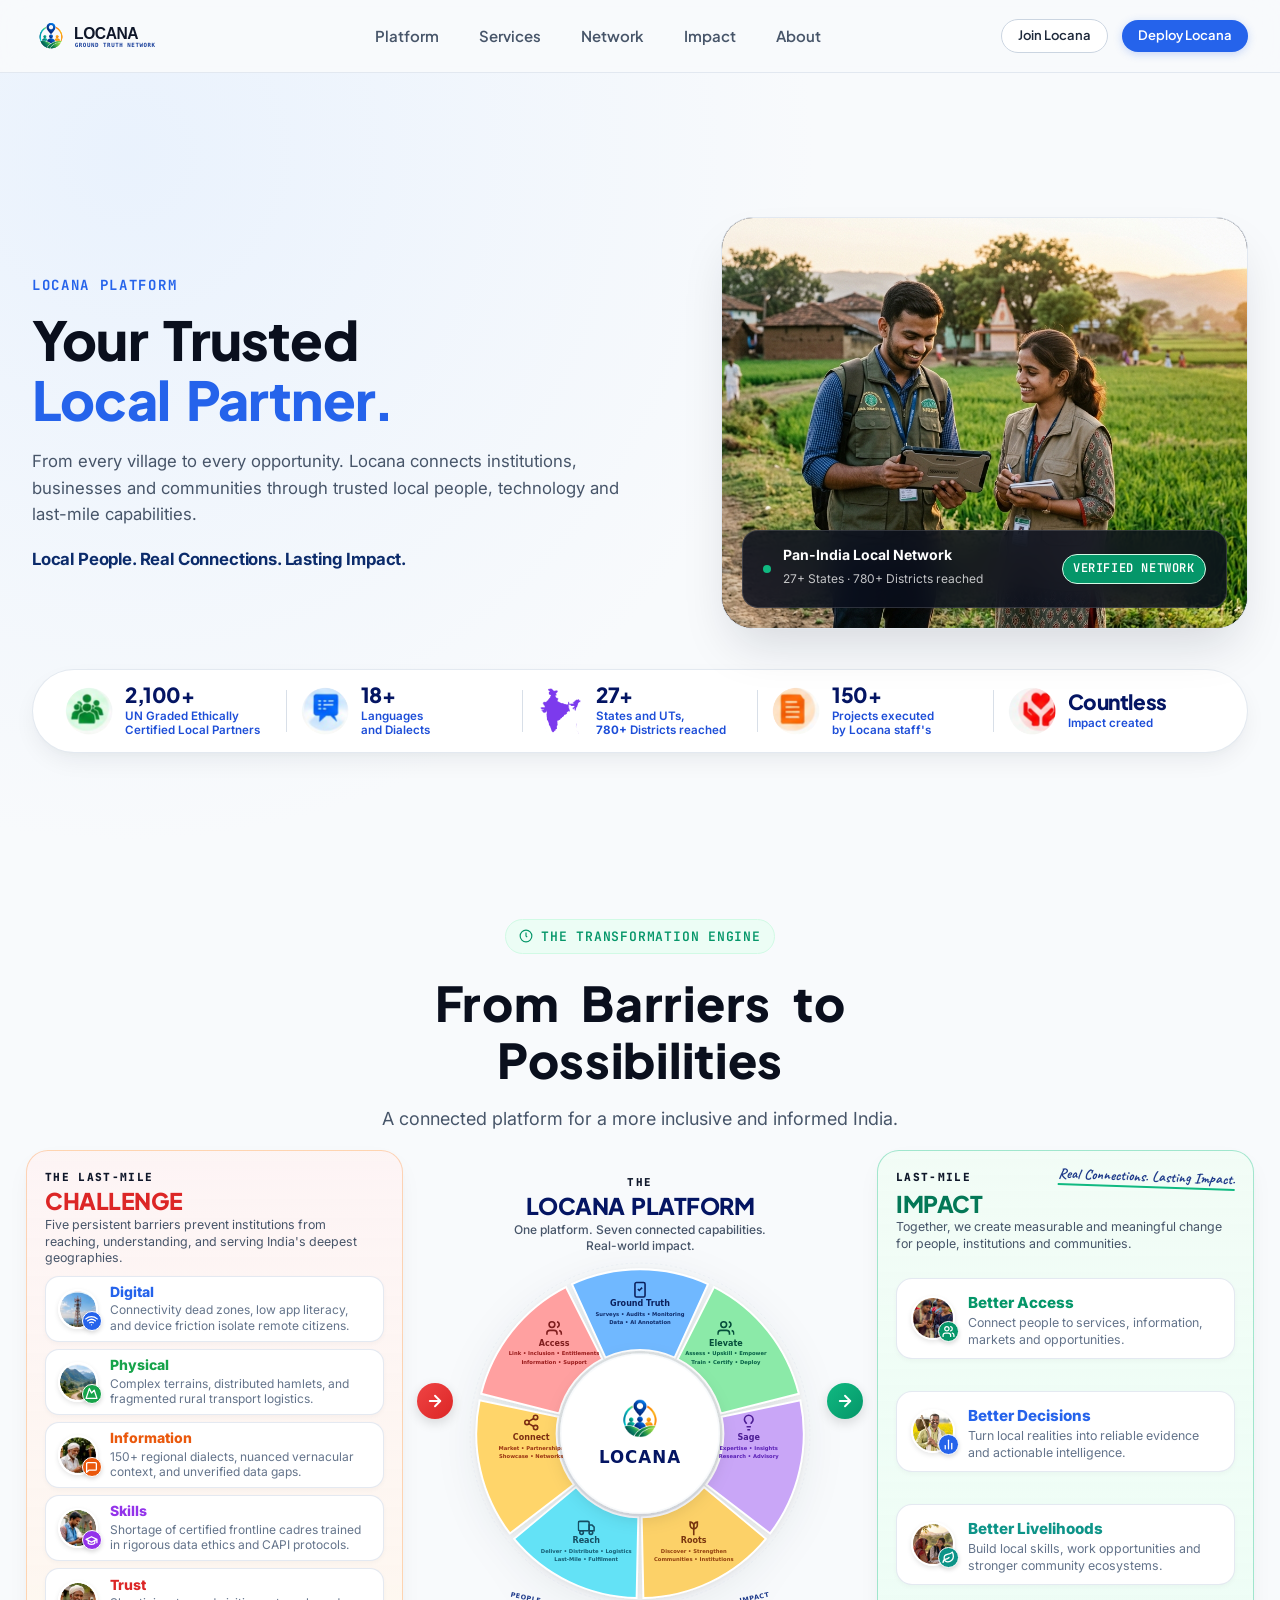
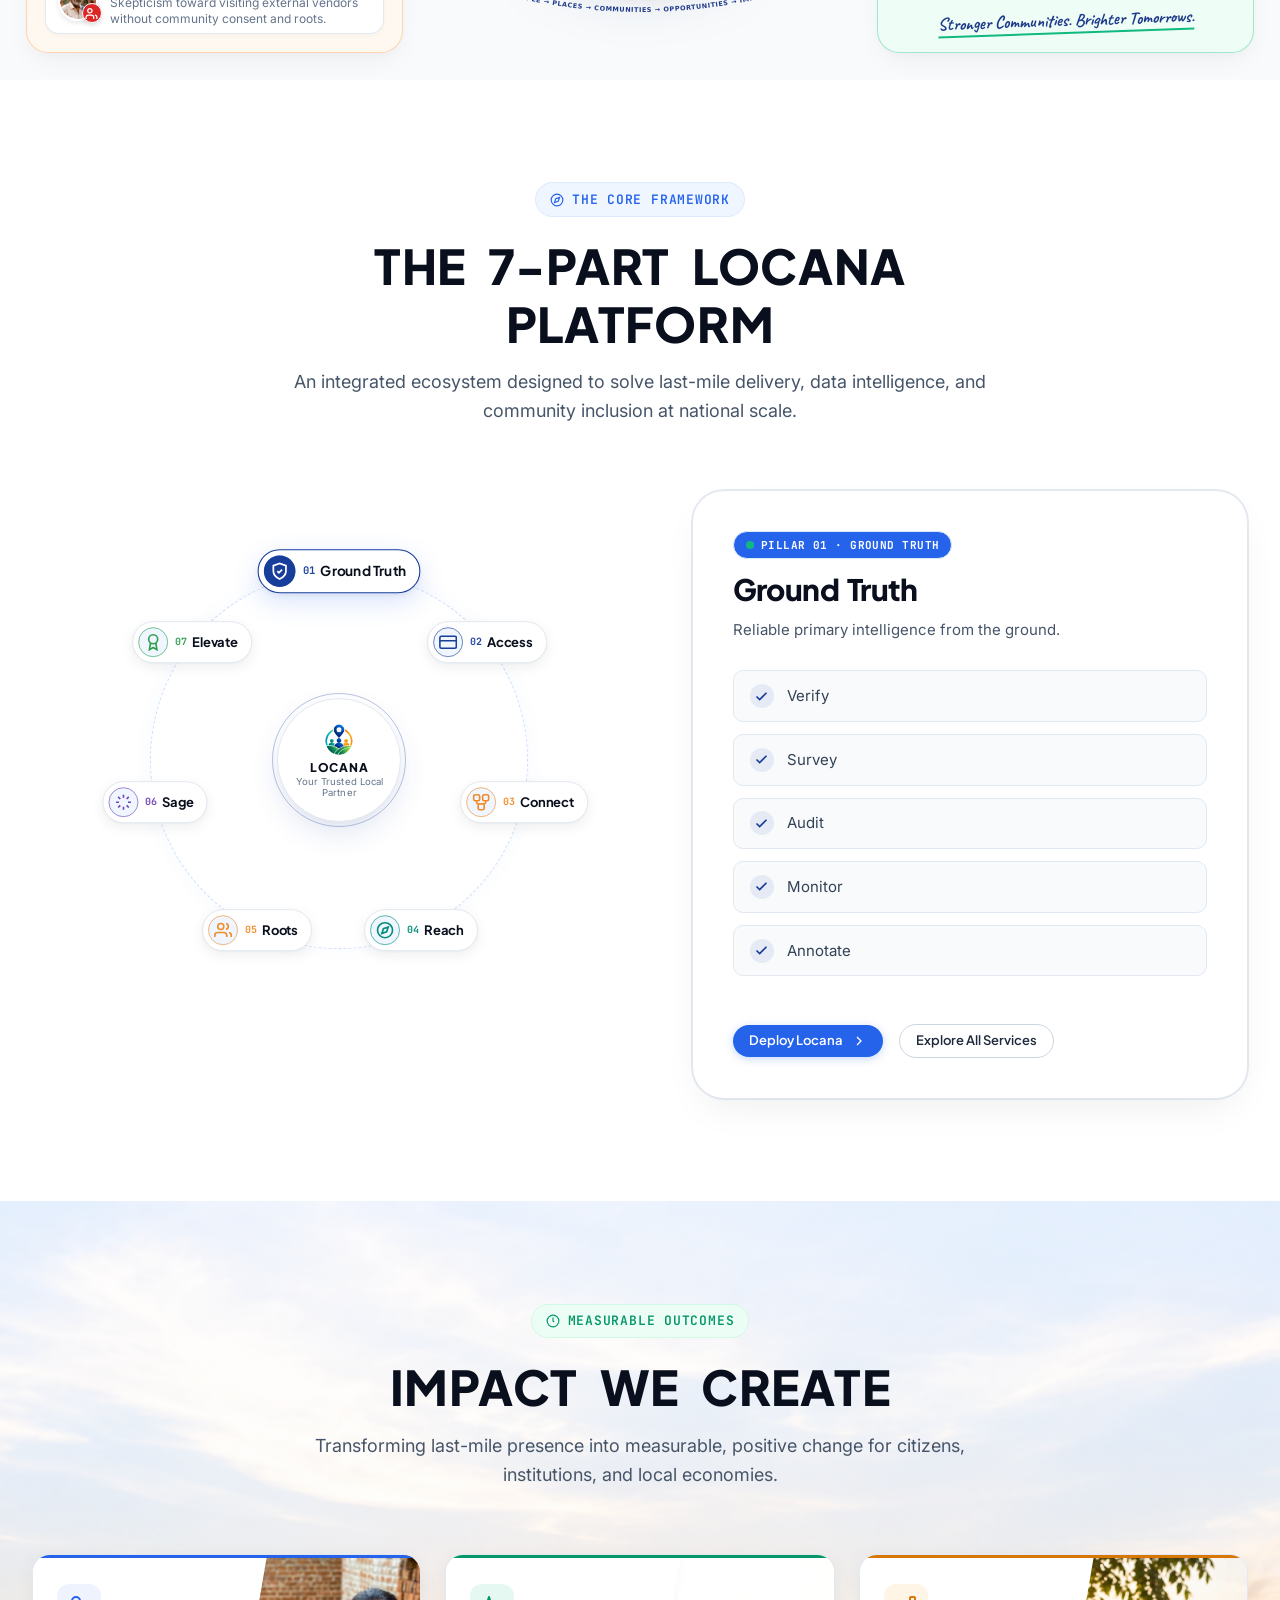
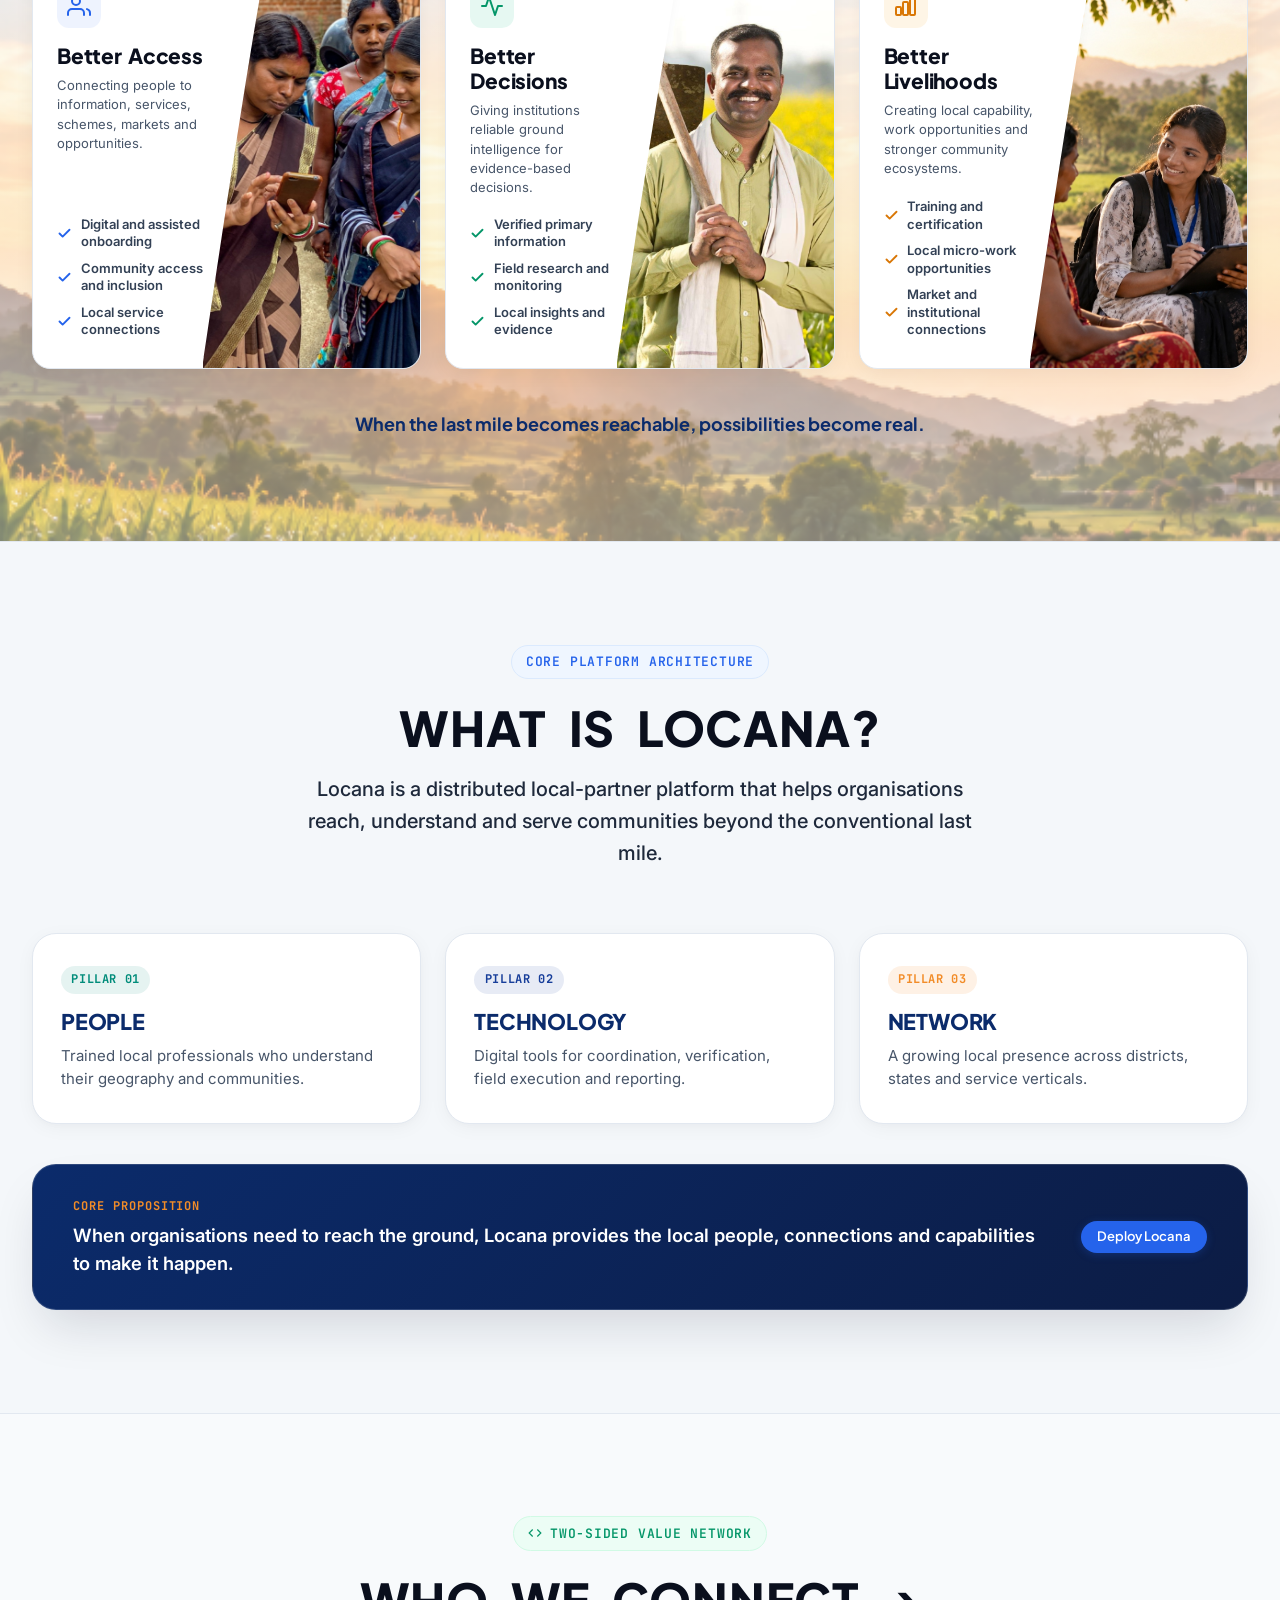
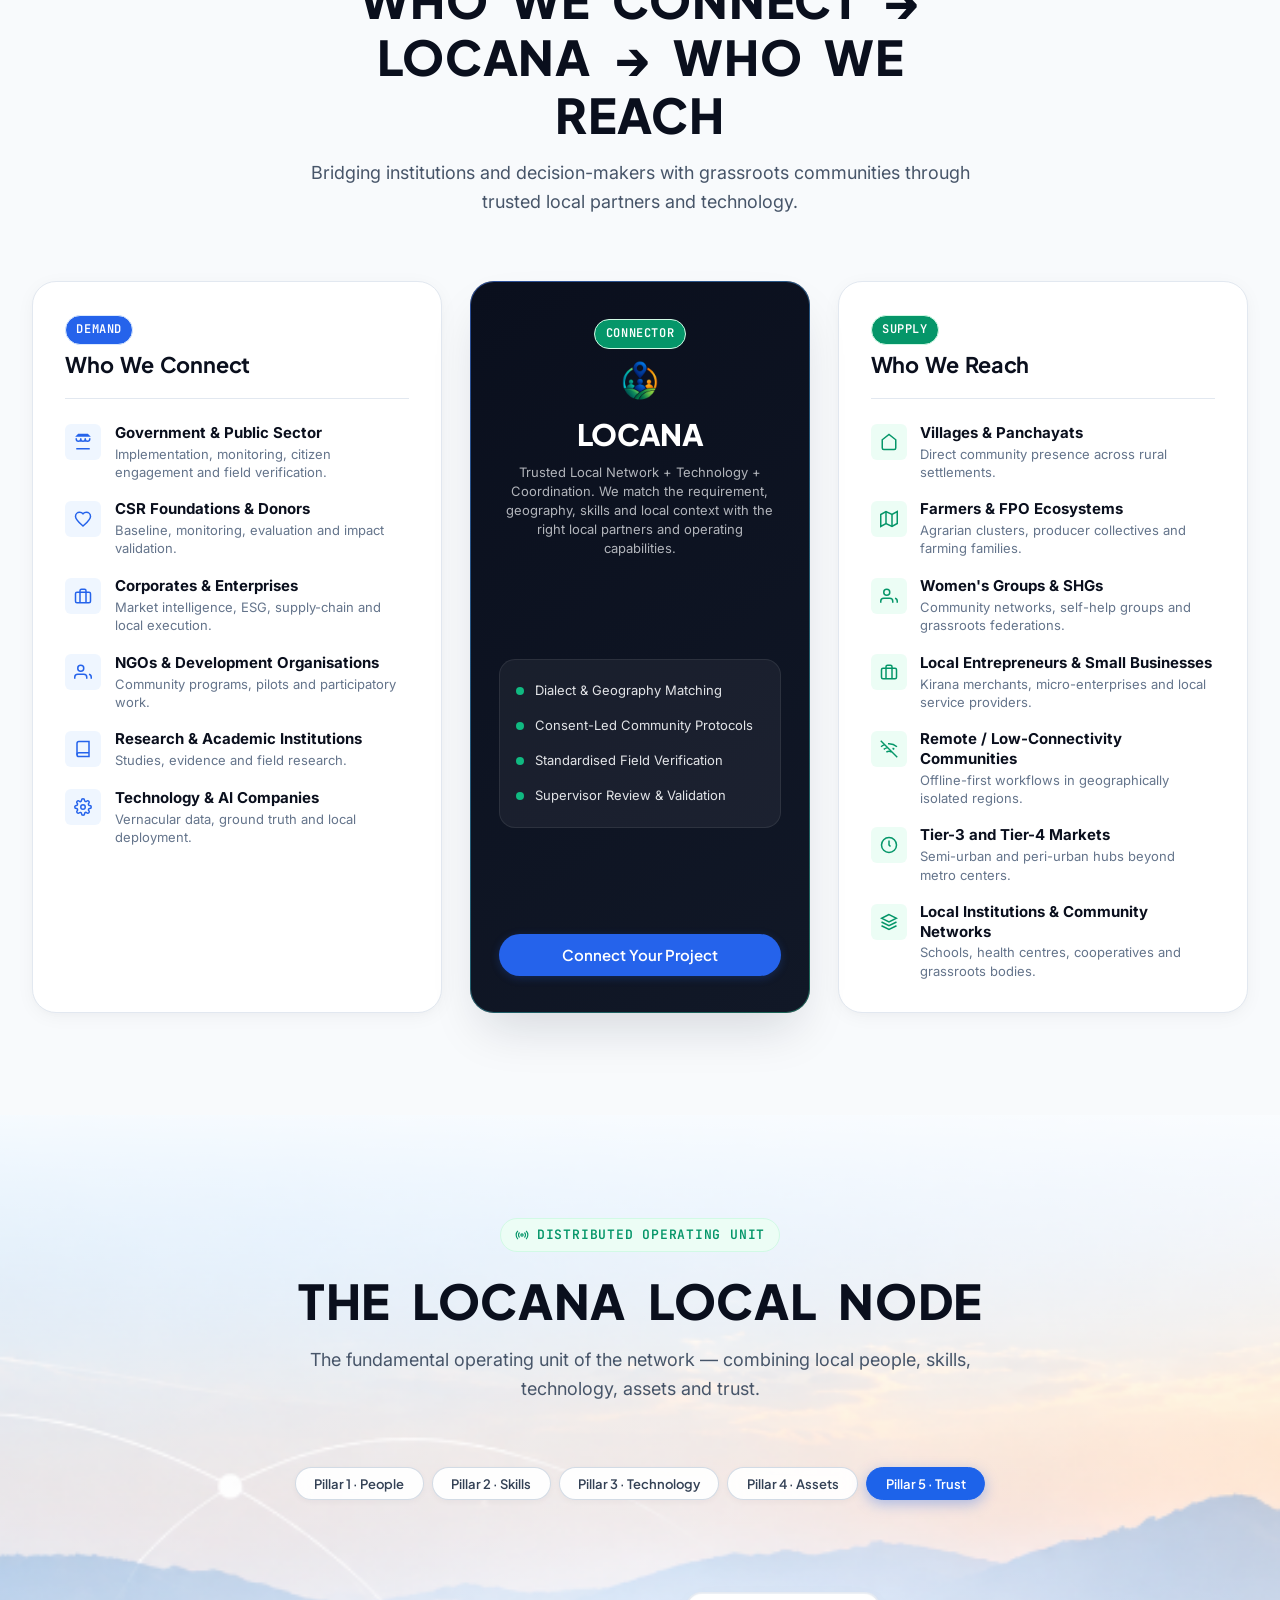
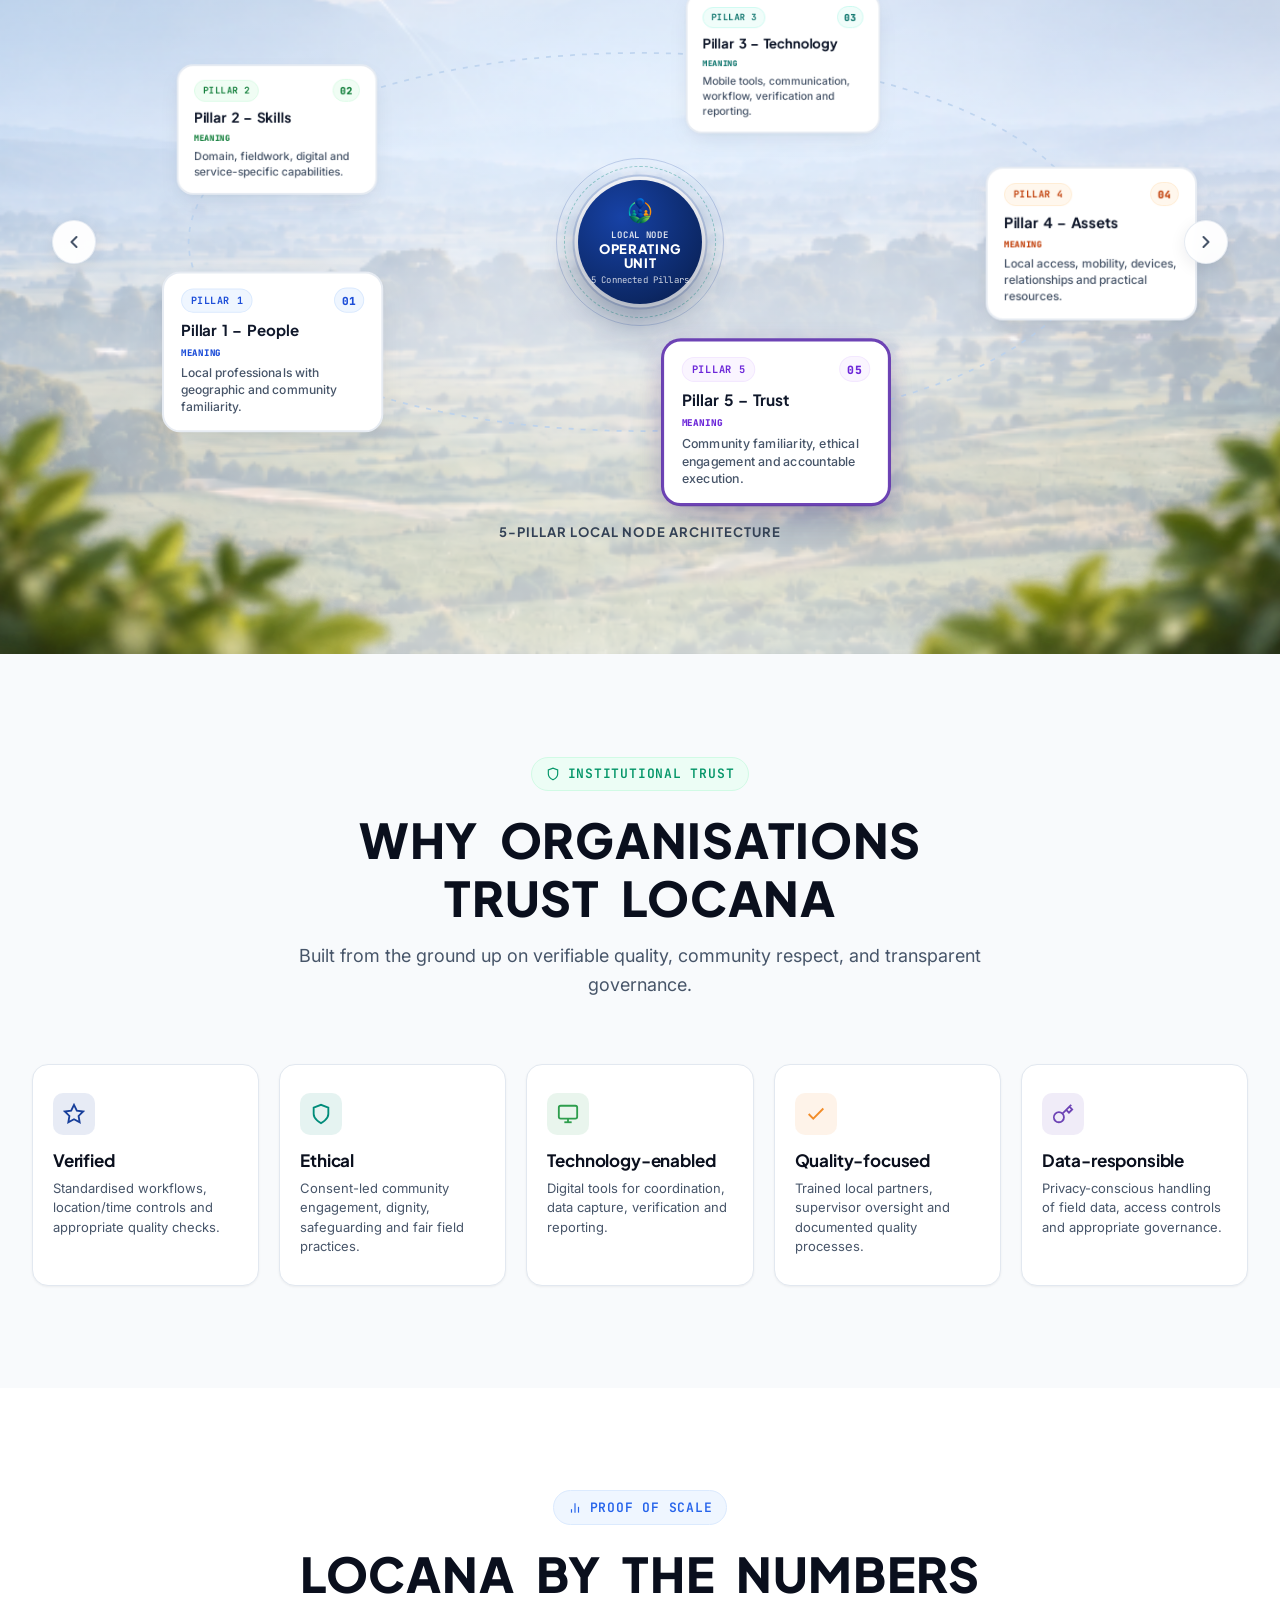
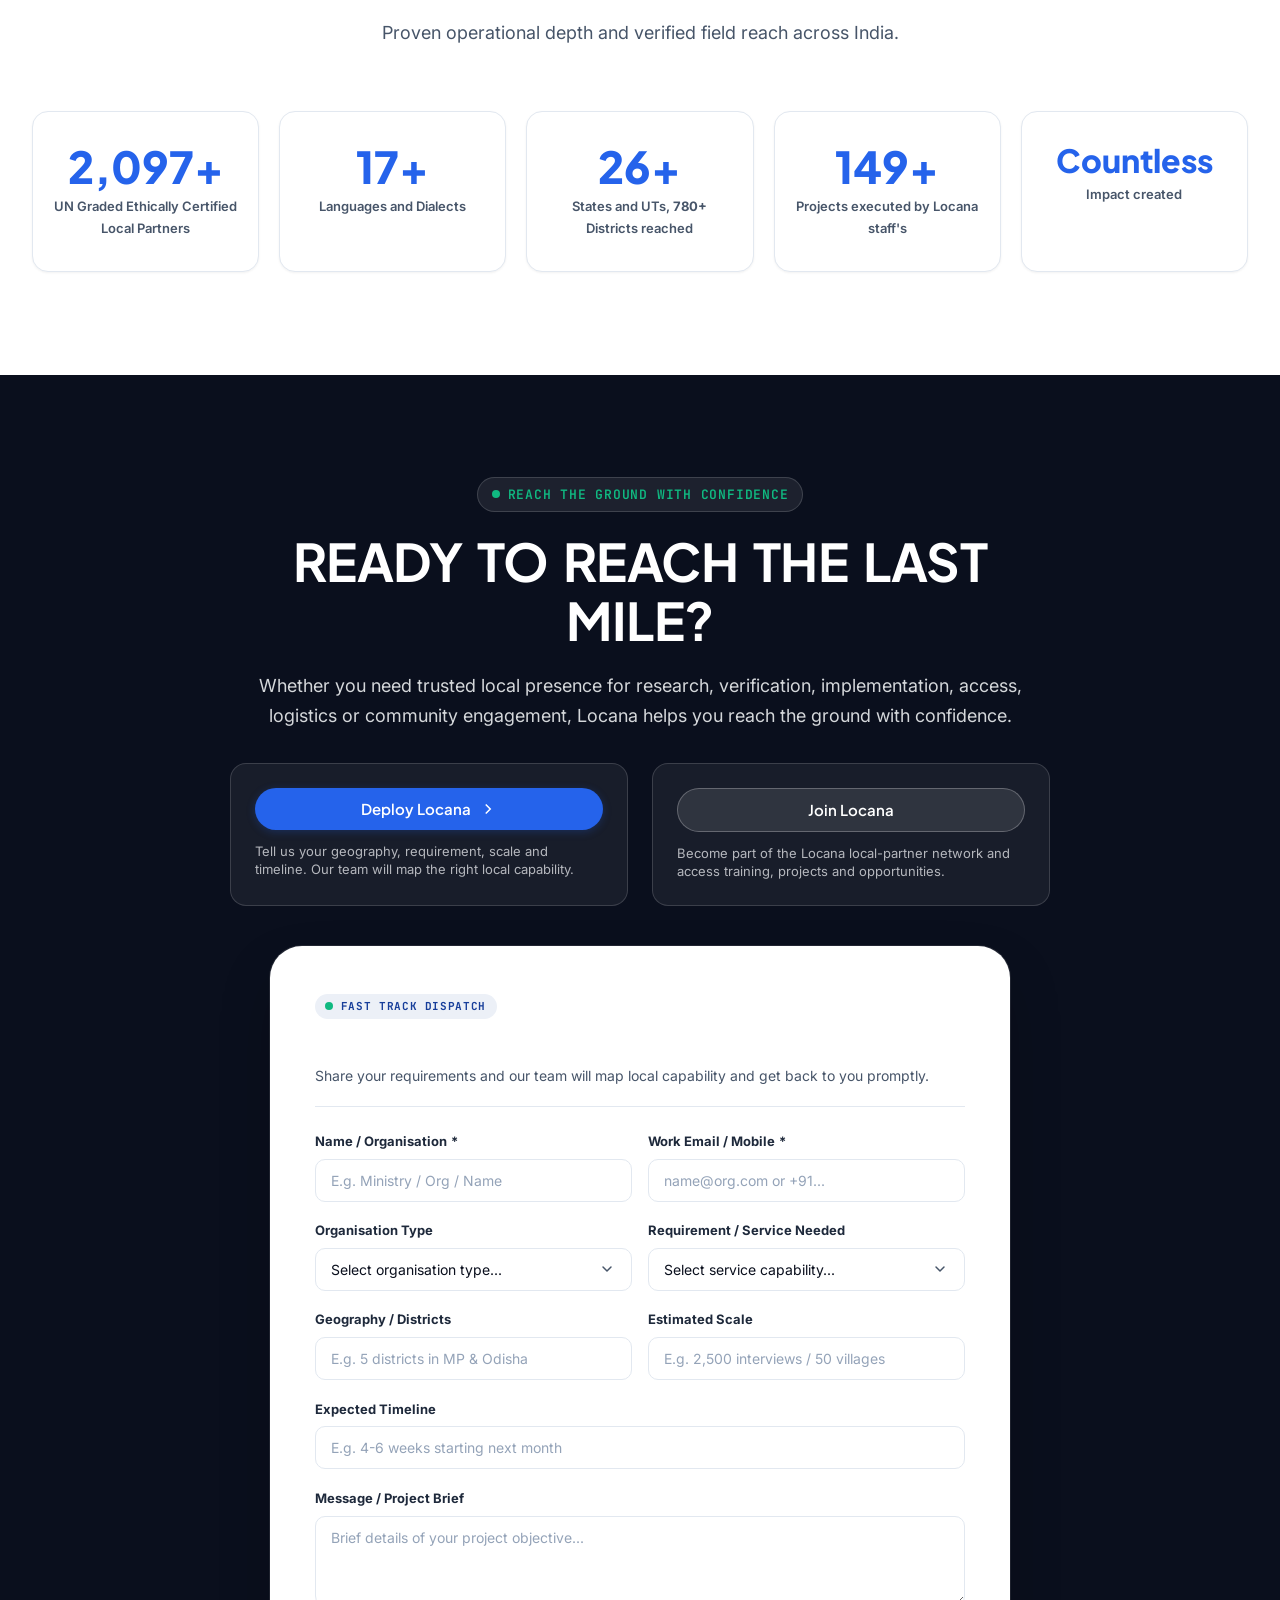
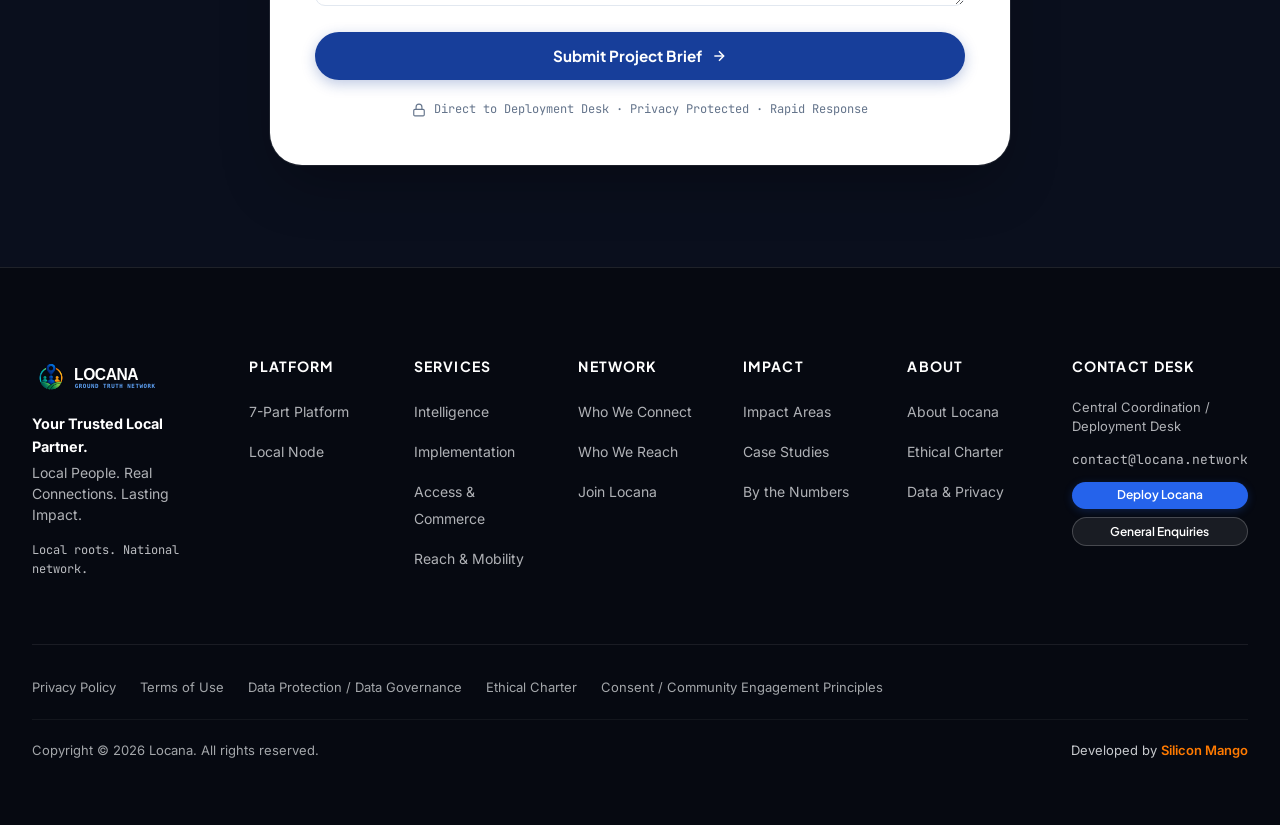
==== commit 7ce04853: "style(typography): enhance title letter-tracking, word-spacing, and font preloading" ====
--- a/index.html
+++ b/index.html
@@ -20,6 +20,11 @@
 
   <!-- Favicon -->
   <link rel="icon" type="image/svg+xml" href="assets/images/favicon.svg">
+
+  <!-- Fonts -->
+  <link rel="preconnect" href="https://fonts.googleapis.com">
+  <link rel="preconnect" href="https://fonts.gstatic.com" crossorigin>
+  <link href="https://fonts.googleapis.com/css2?family=Caveat:wght@600;700&family=Inter:wght@300;400;500;600;700&family=JetBrains+Mono:wght@400;500;600;700&family=Plus+Jakarta+Sans:wght@500;600;700;800&display=swap" rel="stylesheet">
 
   <!-- Stylesheet -->
   <link rel="stylesheet" href="styles/main.css">
--- a/styles/main.css
+++ b/styles/main.css
@@ -234,7 +234,8 @@
   color: var(--text-title);
   font-weight: 700;
   line-height: 1.15;
-  letter-spacing: -0.03em;
+  letter-spacing: -0.01em;
+  word-spacing: 0.12em;
 }
 
 .kicker {
@@ -276,7 +277,8 @@
   font-size: clamp(2.5rem, 4.2vw, 3.85rem);
   font-weight: 800;
   line-height: 1.12;
-  letter-spacing: -0.035em;
+  letter-spacing: -0.015em;
+  word-spacing: 0.12em;
   color: var(--slate-900);
   margin-bottom: 1.15rem;
 }
@@ -305,11 +307,13 @@
   margin-right: auto;
 }
 
-.section-title {
+.section-title,
+h2.section-title {
   font-size: clamp(2rem, 3.8vw, 3rem);
   font-weight: 800;
-  line-height: 1.15;
-  letter-spacing: -0.035em;
+  line-height: 1.2;
+  letter-spacing: 0.015em;
+  word-spacing: 0.25em;
   color: var(--slate-900);
   margin-bottom: 1rem;
 }
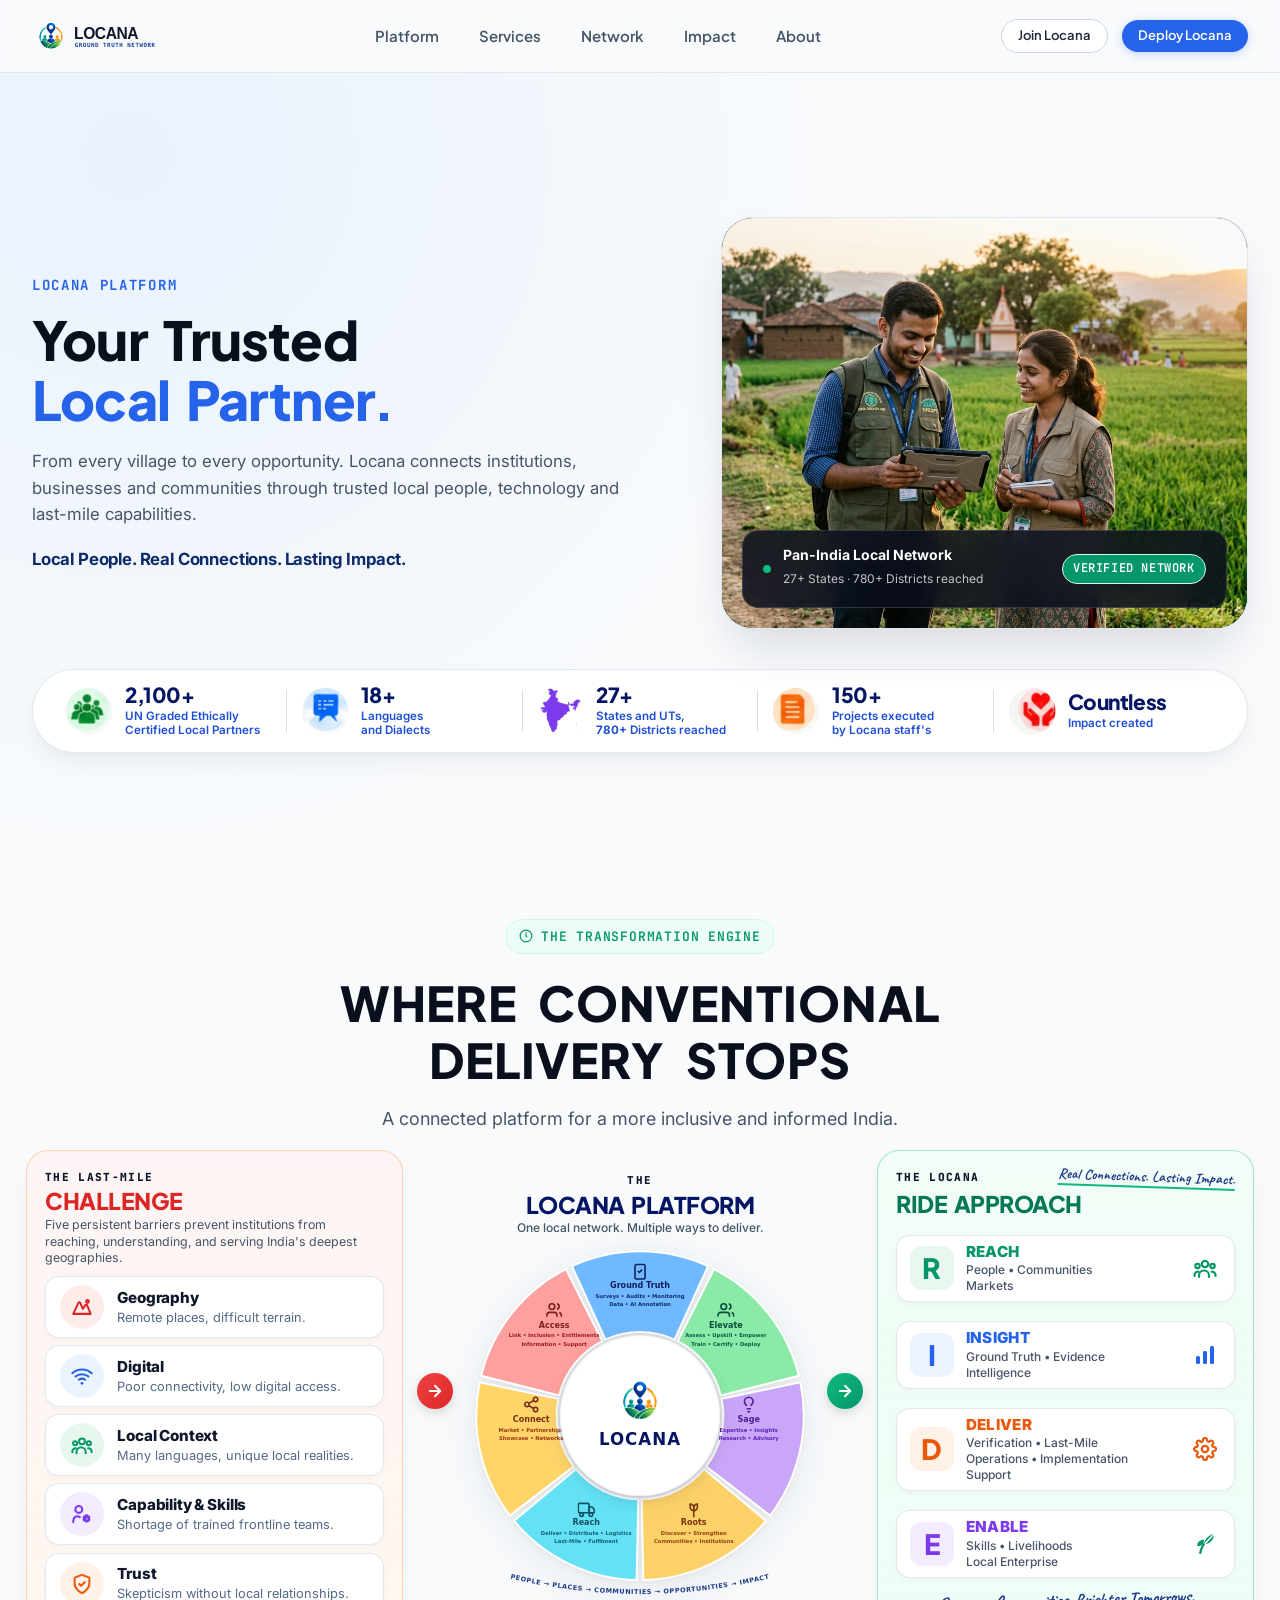
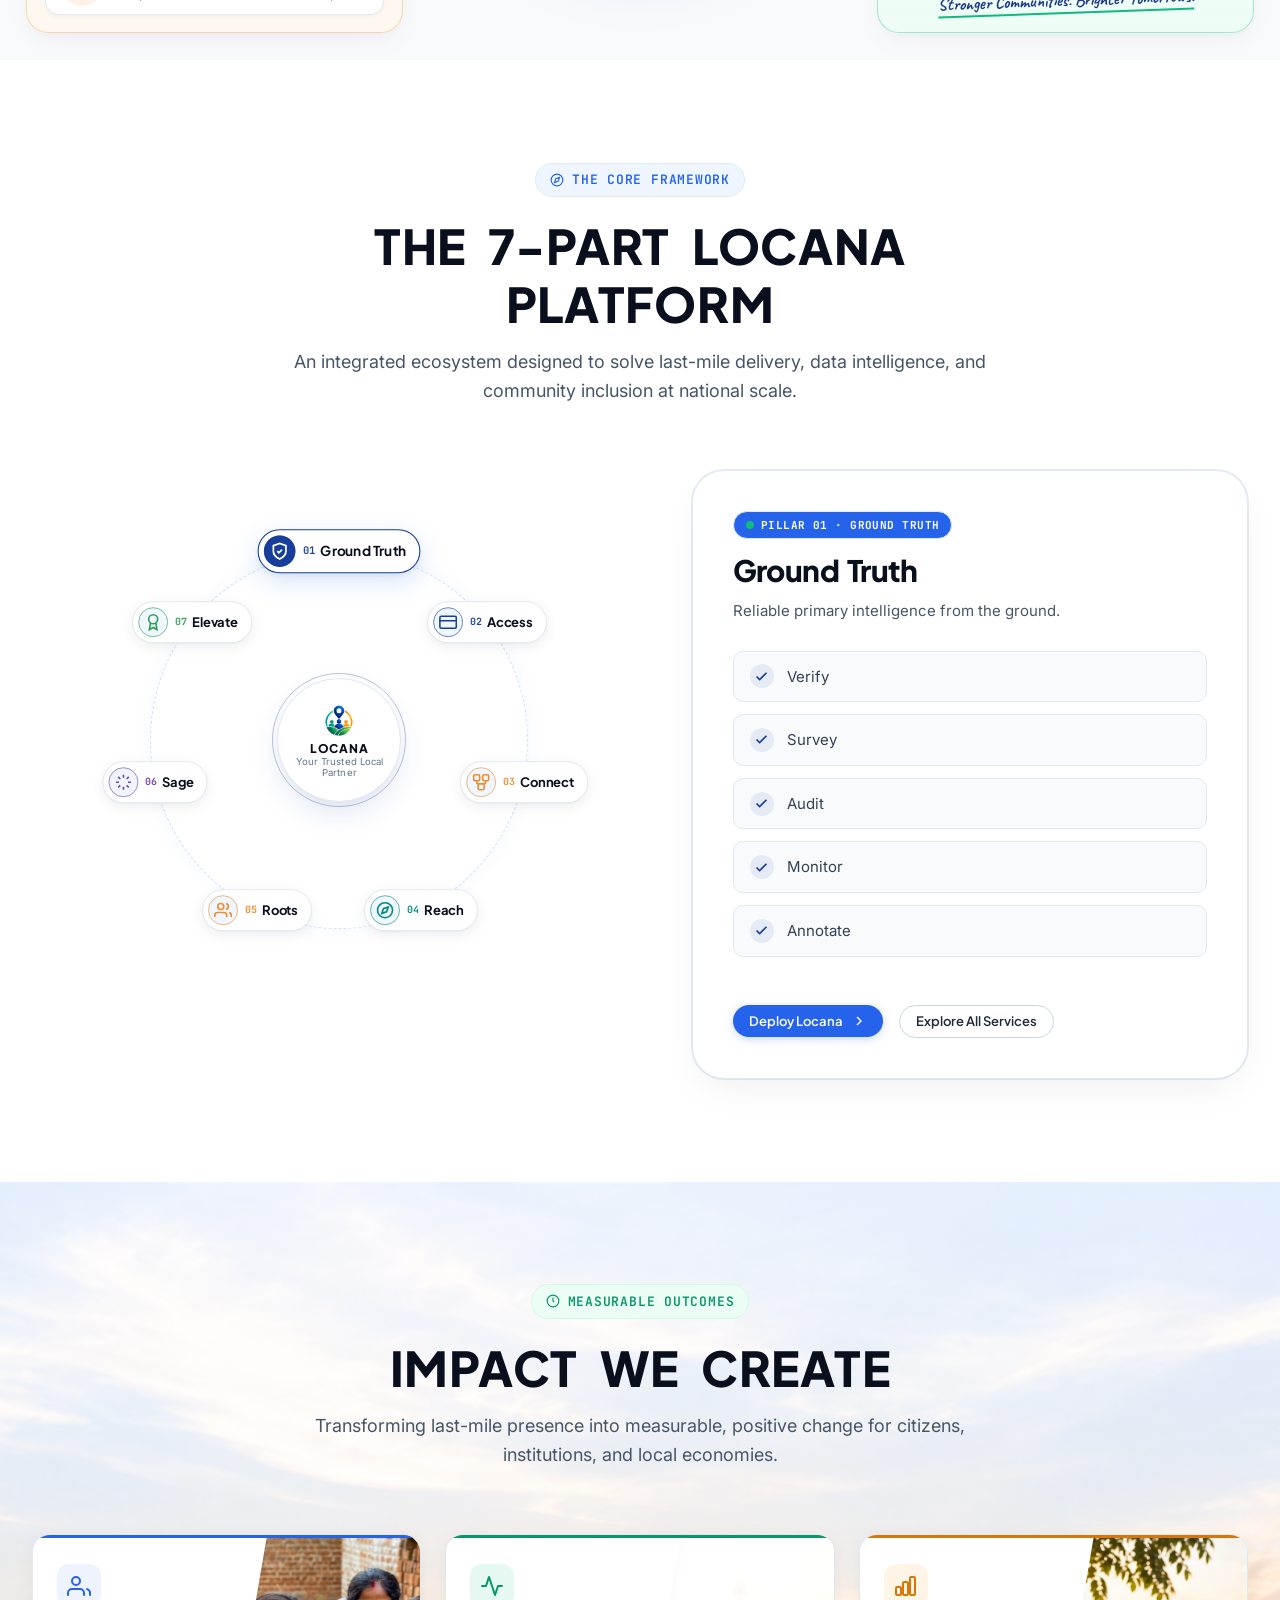
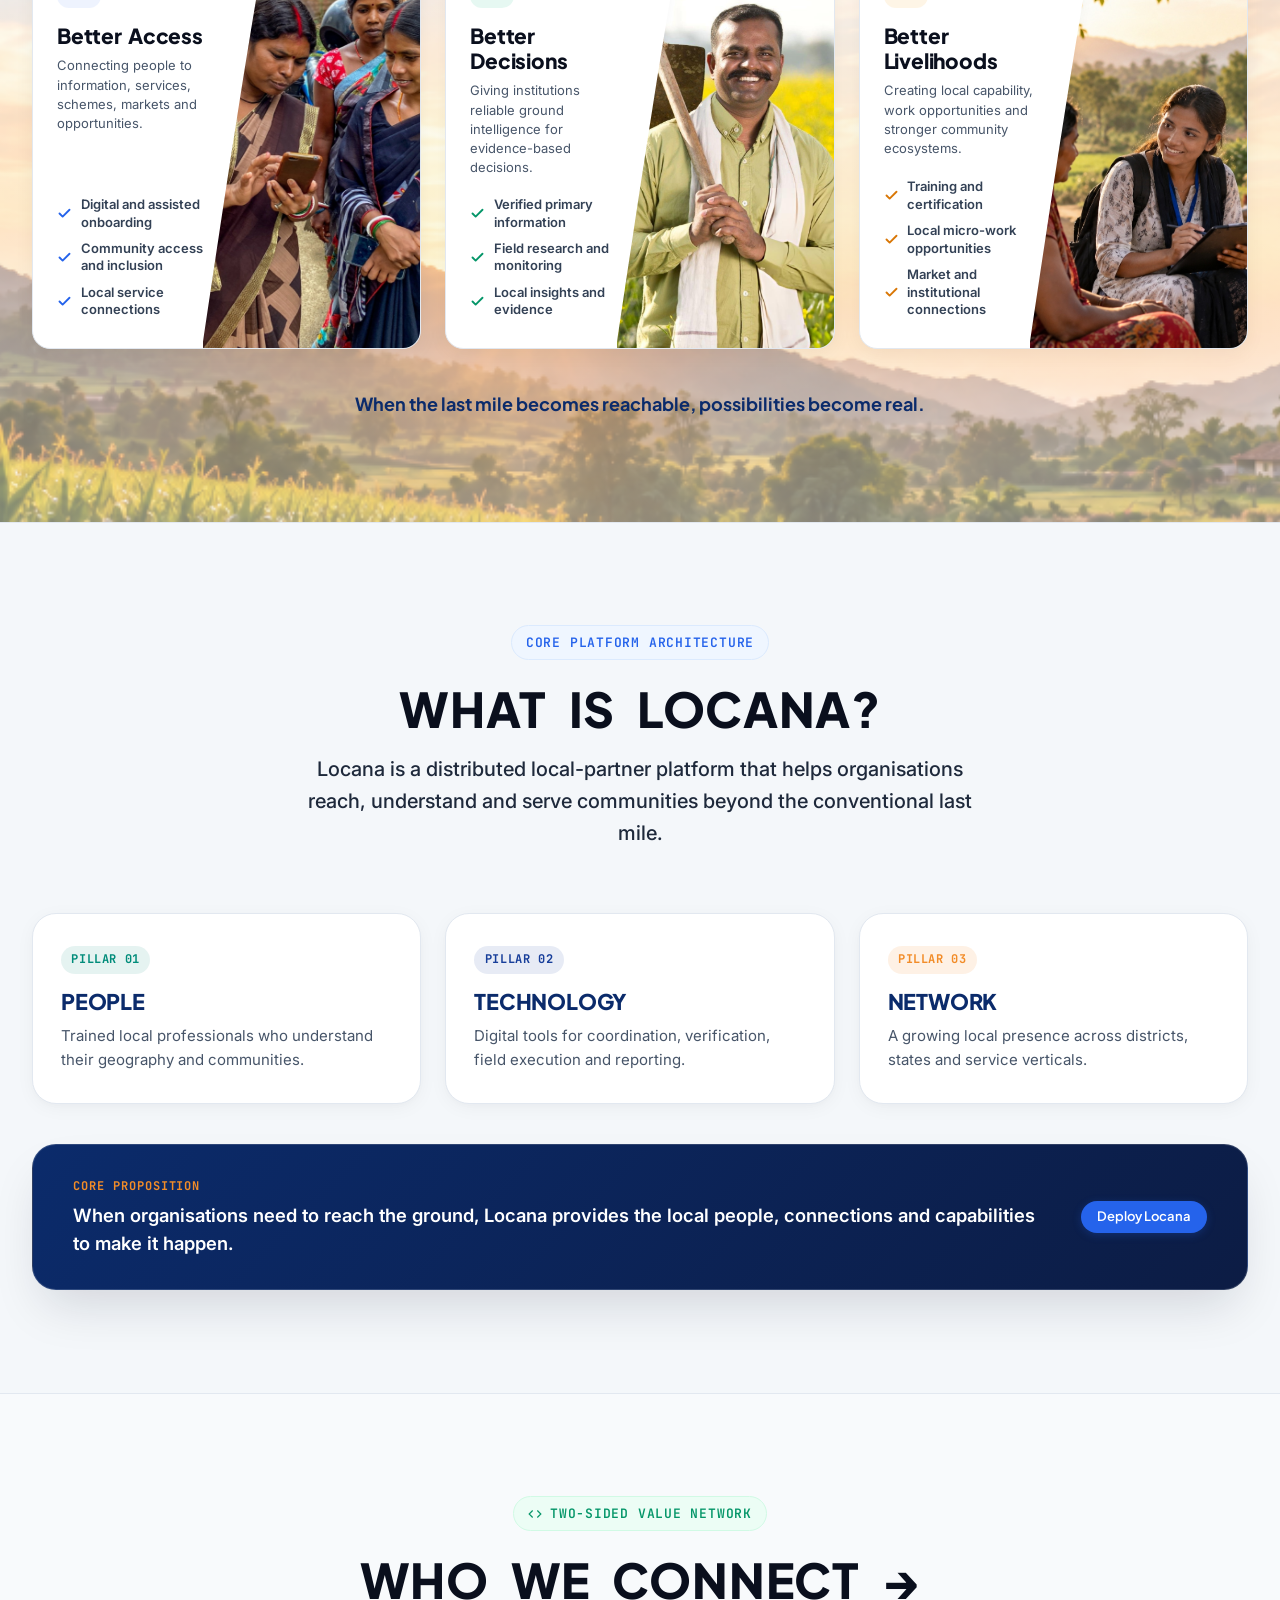
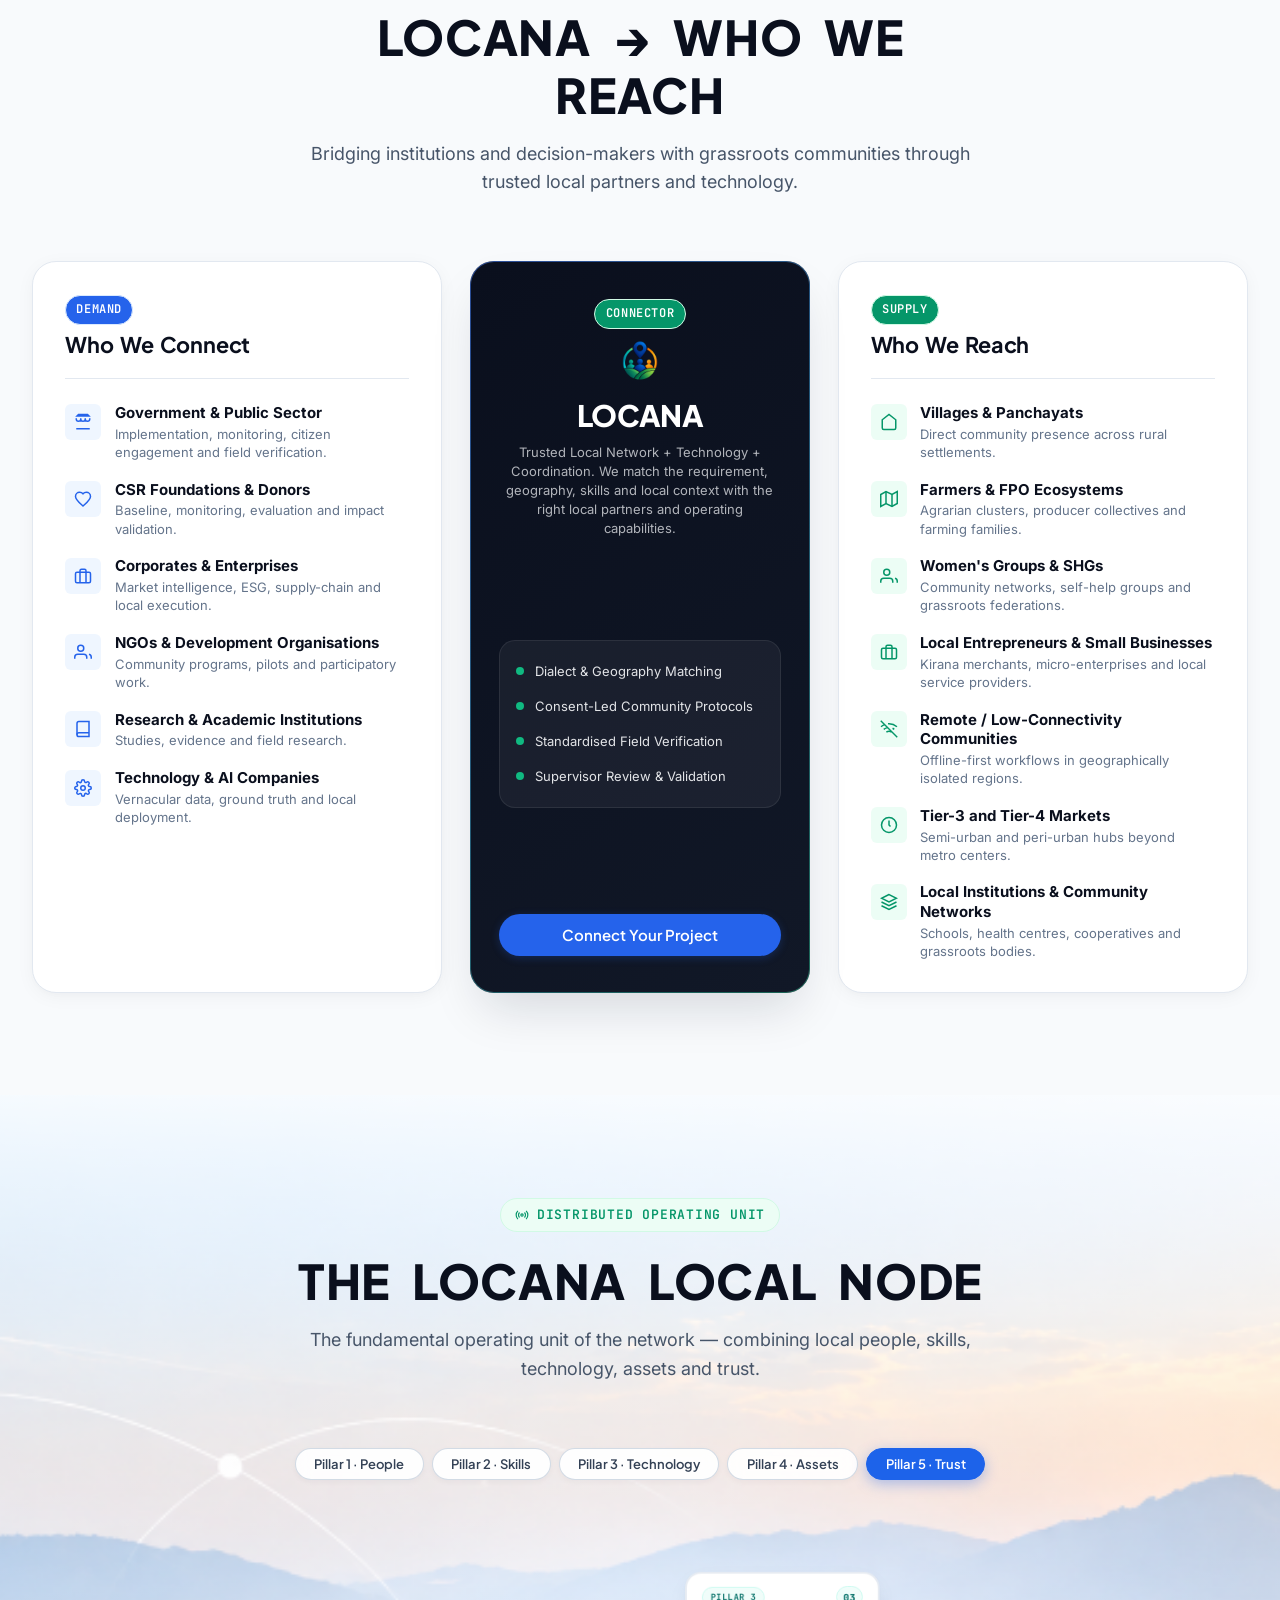
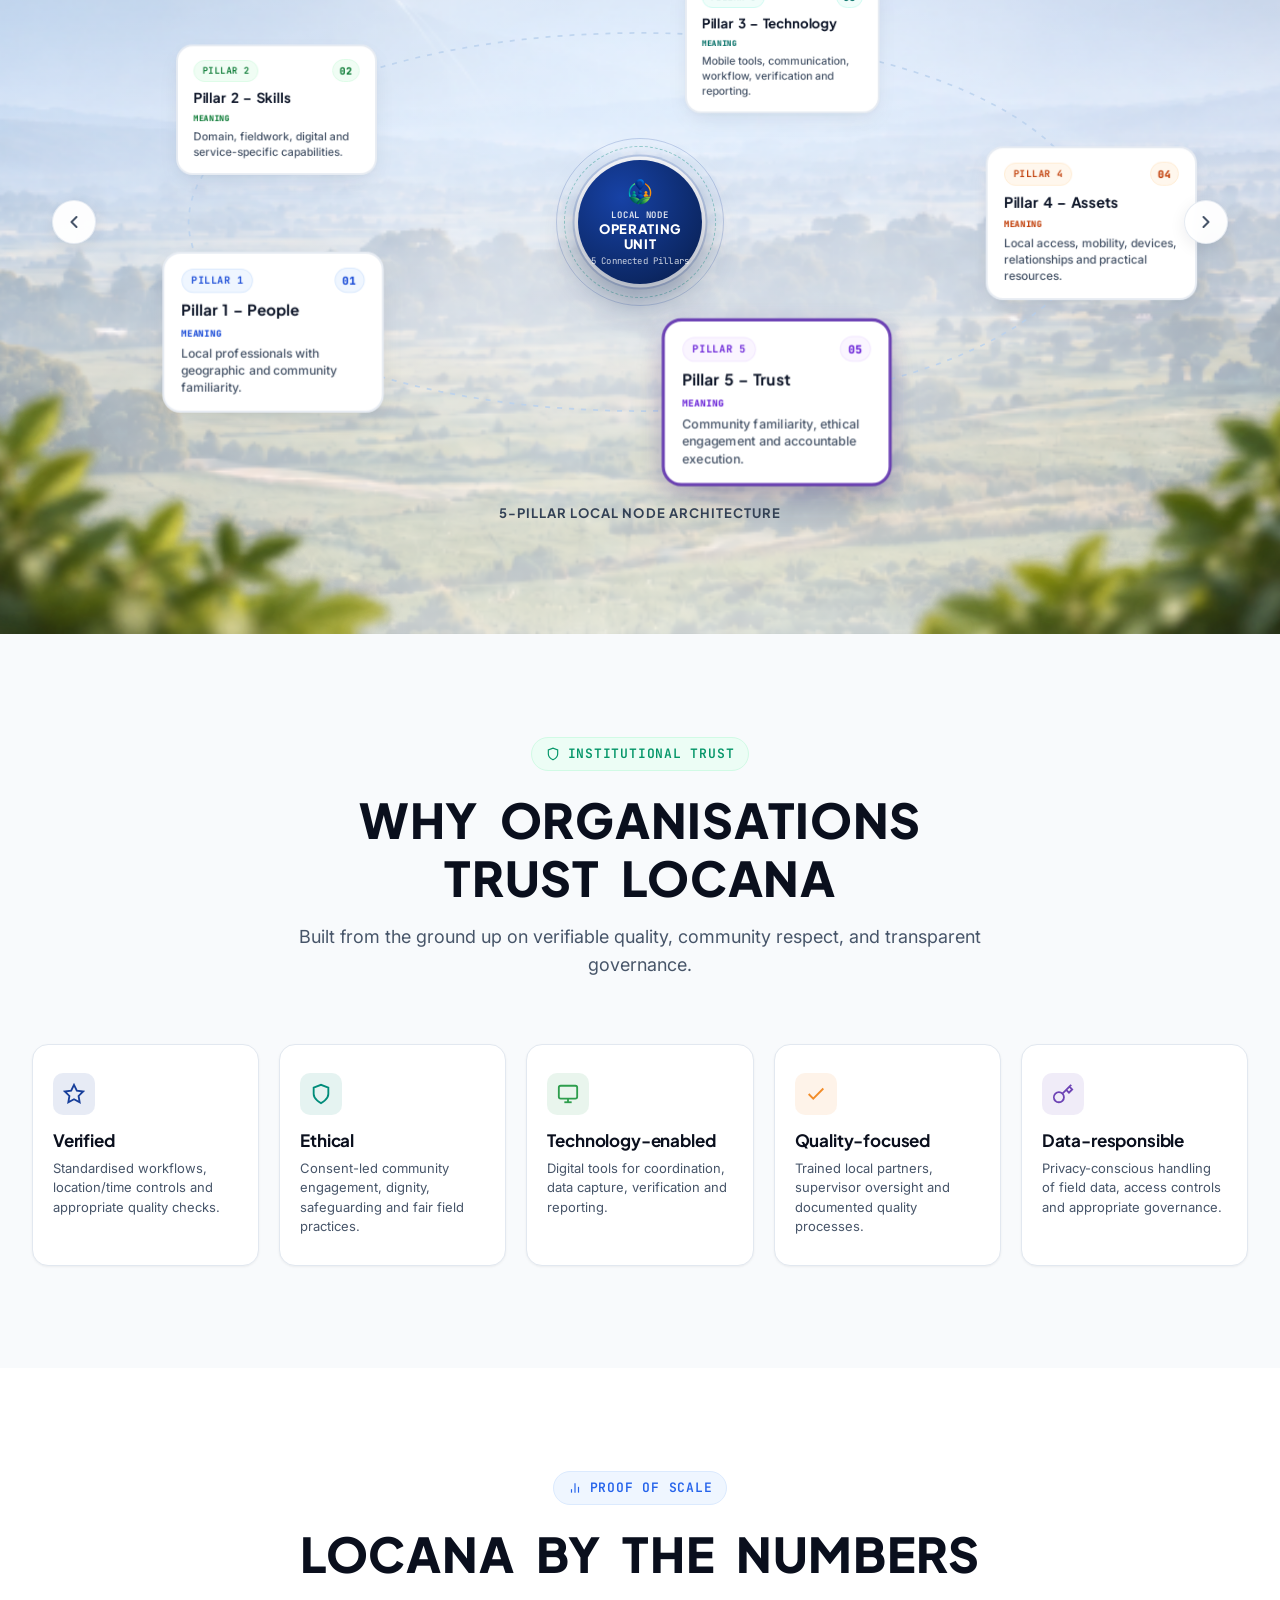
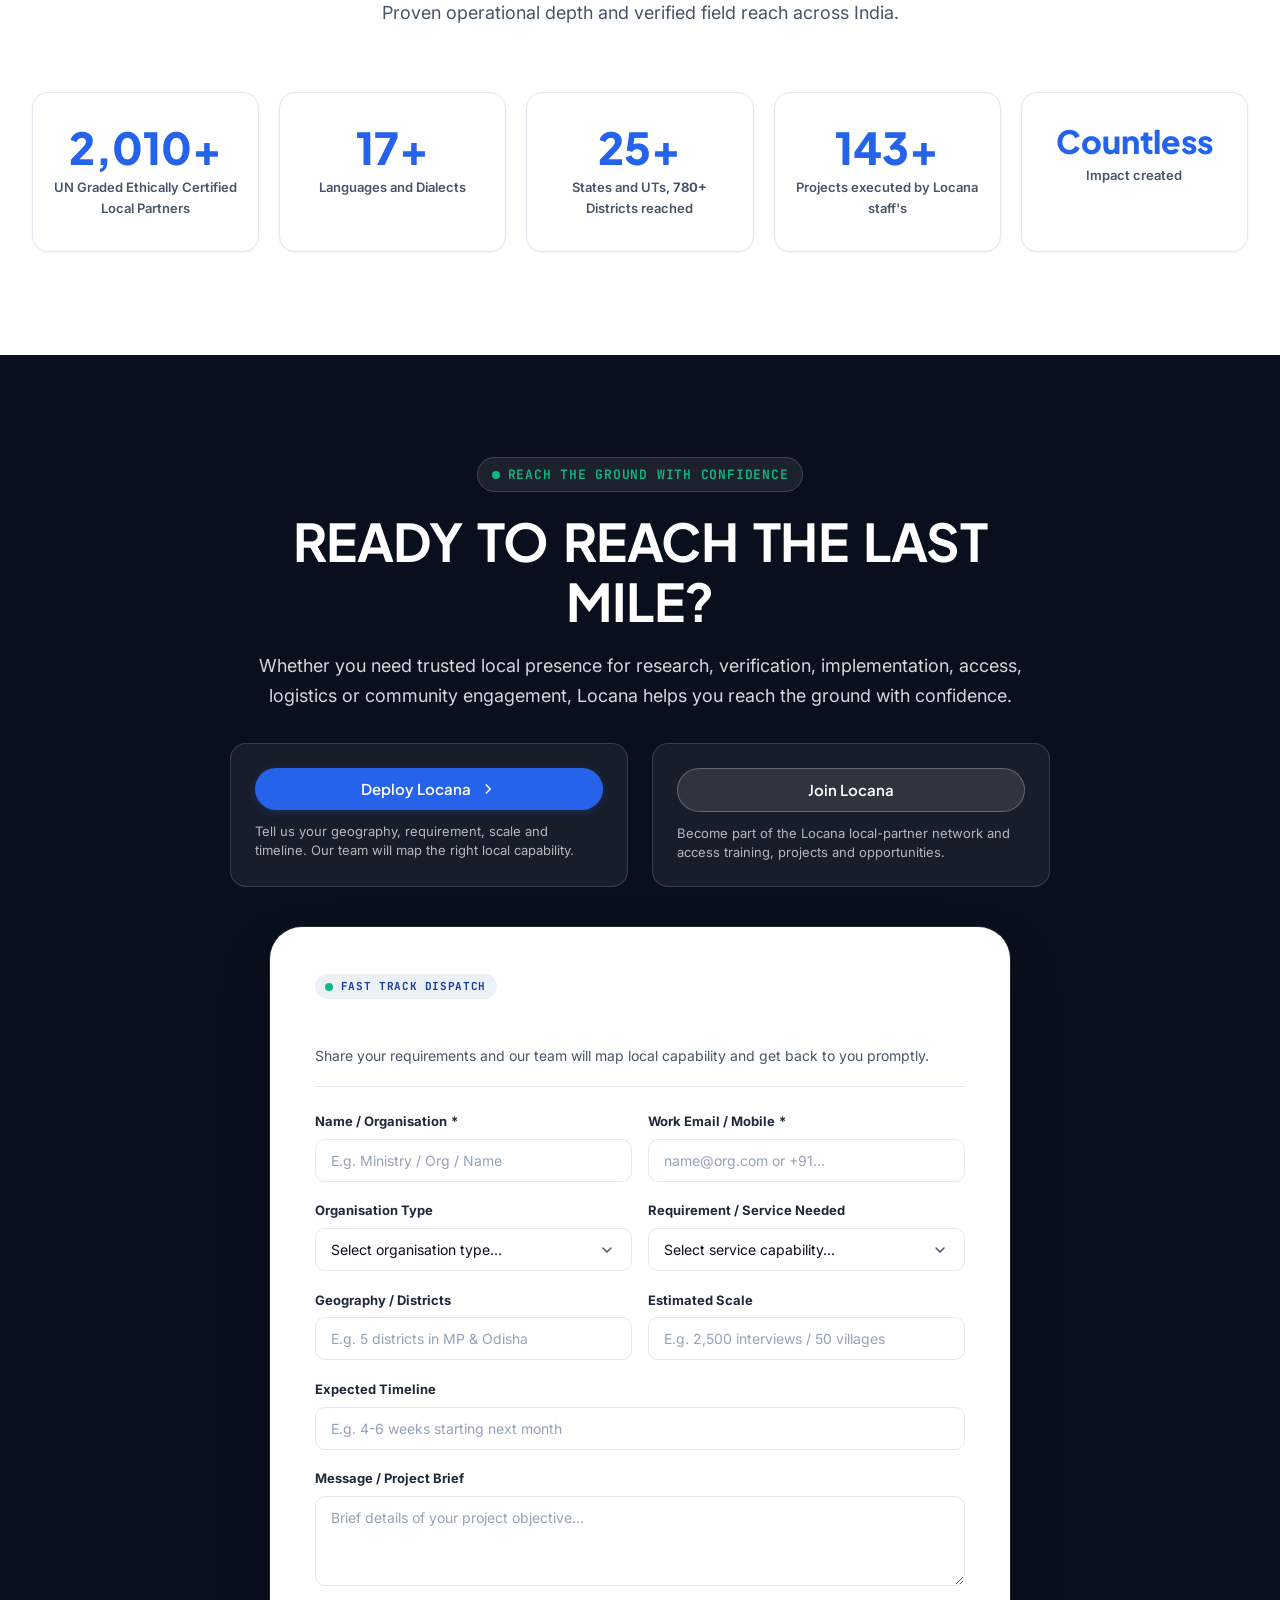
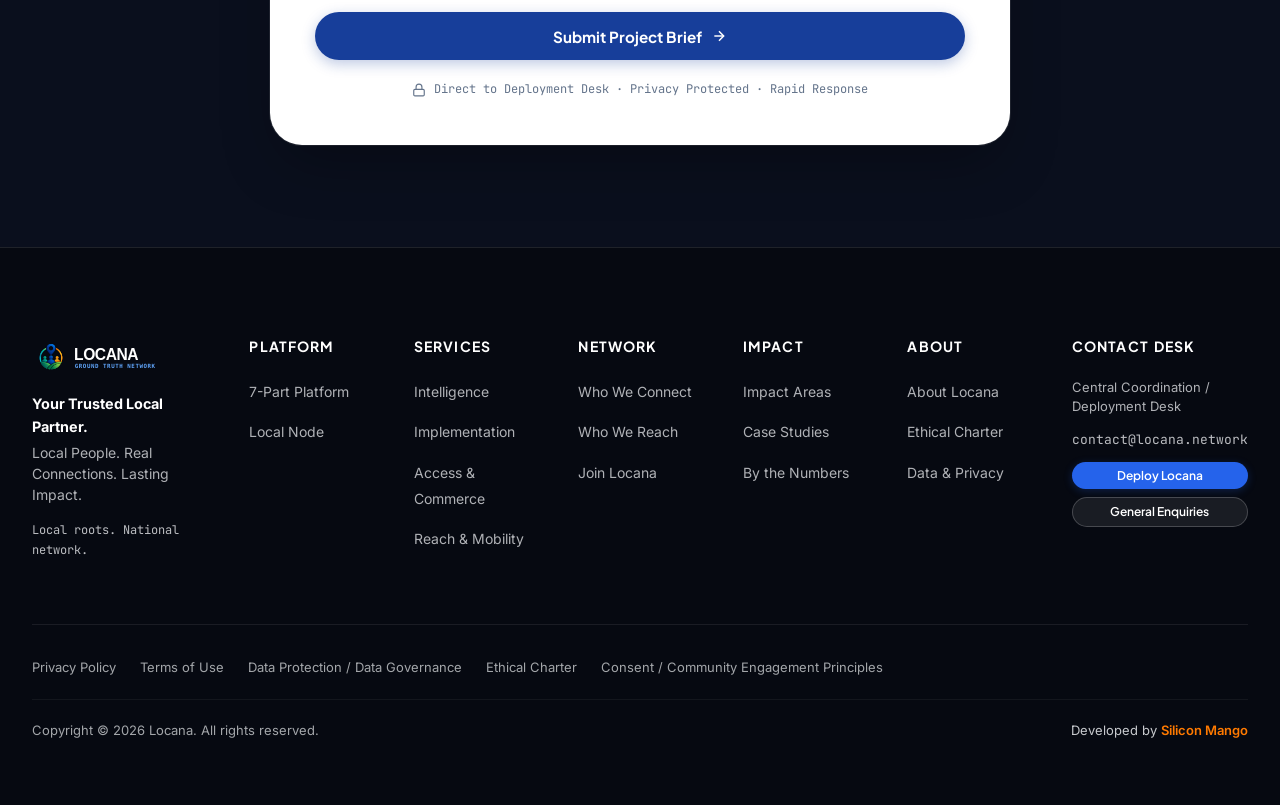
==== commit 4eda1710: "Minor changes in newly designed section" ====
--- a/index.html
+++ b/index.html
@@ -242,7 +242,7 @@
           </svg>
           <span>The Transformation Engine</span>
         </div>
-        <h2 class="section-title section-title-panoramic">From Barriers to Possibilities</h2>
+        <h2 class="section-title section-title-panoramic">WHERE CONVENTIONAL DELIVERY STOPS</h2>
         <p class="section-subtitle">
           A connected platform for a more inclusive and informed India.
         </p>
@@ -262,89 +262,91 @@
           </div>
 
           <div class="trans-barriers-list">
-            <!-- Barrier 1: Digital -->
+            <!-- Barrier 1: Geography -->
             <div class="trans-barrier-card">
               <div class="trans-barrier-media">
-                <img src="assets/images/barrier_digital_circle.png" alt="Digital Barrier" class="trans-avatar-img">
-                <div class="trans-badge-icon badge-blue">
-                  <svg width="13" height="13" viewBox="0 0 24 24" fill="none" stroke="currentColor" stroke-width="2.4" stroke-linecap="round" stroke-linejoin="round">
+                <div class="trans-barrier-icon-badge barrier-icon-red" aria-hidden="true">
+                  <svg width="22" height="22" viewBox="0 0 24 24" fill="none" stroke="currentColor" stroke-width="2.2" stroke-linecap="round" stroke-linejoin="round">
+                    <path d="M2.5 19.5 8 7.5a1.2 1.2 0 0 1 2.1 0L13 14l2.5-4a1.2 1.2 0 0 1 2 0l4 9.5H2.5z"></path>
+                    <circle cx="18" cy="6" r="1.5"></circle>
+                  </svg>
+                </div>
+              </div>
+              <div class="trans-barrier-text">
+                <strong class="trans-barrier-title">Geography</strong>
+                <p class="trans-barrier-copy">Remote places, difficult terrain.</p>
+              </div>
+            </div>
+
+            <!-- Barrier 2: Digital -->
+            <div class="trans-barrier-card">
+              <div class="trans-barrier-media">
+                <div class="trans-barrier-icon-badge barrier-icon-blue" aria-hidden="true">
+                  <svg width="22" height="22" viewBox="0 0 24 24" fill="none" stroke="currentColor" stroke-width="2.2" stroke-linecap="round" stroke-linejoin="round">
                     <path d="M5 12.55a11 11 0 0 1 14.08 0"></path>
                     <path d="M1.42 9a16 16 0 0 1 21.16 0"></path>
                     <path d="M8.53 16.11a6 6 0 0 1 6.95 0"></path>
-                    <line x1="12" y1="20" x2="12.01" y2="20"></line>
+                    <line x1="12" y1="20" x2="12.01" y2="20" stroke-width="3"></line>
                   </svg>
                 </div>
               </div>
               <div class="trans-barrier-text">
-                <strong class="trans-barrier-title text-blue">Digital</strong>
-                <p class="trans-barrier-copy">Connectivity dead zones, low app literacy, and device friction isolate remote citizens.</p>
-              </div>
-            </div>
-
-            <!-- Barrier 2: Physical -->
+                <strong class="trans-barrier-title">Digital</strong>
+                <p class="trans-barrier-copy">Poor connectivity, low digital access.</p>
+              </div>
+            </div>
+
+            <!-- Barrier 3: Local Context -->
             <div class="trans-barrier-card">
               <div class="trans-barrier-media">
-                <img src="assets/images/barrier_physical_circle.png" alt="Physical Barrier" class="trans-avatar-img">
-                <div class="trans-badge-icon badge-green">
-                  <svg width="13" height="13" viewBox="0 0 24 24" fill="none" stroke="currentColor" stroke-width="2.4" stroke-linecap="round" stroke-linejoin="round">
-                    <path d="m8 3 4 8 5-5 5 15H2L8 3z"></path>
+                <div class="trans-barrier-icon-badge barrier-icon-green" aria-hidden="true">
+                  <svg width="22" height="22" viewBox="0 0 24 24" fill="none" stroke="currentColor" stroke-width="2.2" stroke-linecap="round" stroke-linejoin="round">
+                    <circle cx="12" cy="8" r="3.2"></circle>
+                    <path d="M6 21v-1.5a5 5 0 0 1 10 0V21"></path>
+                    <circle cx="4.5" cy="10" r="2.2"></circle>
+                    <path d="M1.5 20v-1a3.5 3.5 0 0 1 3.8-3.4"></path>
+                    <circle cx="19.5" cy="10" r="2.2"></circle>
+                    <path d="M22.5 20v-1a3.5 3.5 0 0 0-3.8-3.4"></path>
                   </svg>
                 </div>
               </div>
               <div class="trans-barrier-text">
-                <strong class="trans-barrier-title text-green">Physical</strong>
-                <p class="trans-barrier-copy">Complex terrains, distributed hamlets, and fragmented rural transport logistics.</p>
-              </div>
-            </div>
-
-            <!-- Barrier 3: Information -->
+                <strong class="trans-barrier-title">Local Context</strong>
+                <p class="trans-barrier-copy">Many languages, unique local realities.</p>
+              </div>
+            </div>
+
+            <!-- Barrier 4: Capability & Skills -->
             <div class="trans-barrier-card">
               <div class="trans-barrier-media">
-                <img src="assets/images/barrier_information_circle.png" alt="Information Barrier" class="trans-avatar-img">
-                <div class="trans-badge-icon badge-orange">
-                  <svg width="13" height="13" viewBox="0 0 24 24" fill="none" stroke="currentColor" stroke-width="2.4" stroke-linecap="round" stroke-linejoin="round">
-                    <path d="M21 15a2 2 0 0 1-2 2H7l-4 4V5a2 2 0 0 1 2-2h14a2 2 0 0 1 2 2z"></path>
+                <div class="trans-barrier-icon-badge barrier-icon-purple" aria-hidden="true">
+                  <svg width="22" height="22" viewBox="0 0 24 24" fill="none" stroke="currentColor" stroke-width="2.2" stroke-linecap="round" stroke-linejoin="round">
+                    <circle cx="8.5" cy="7" r="3.8"></circle>
+                    <path d="M2.5 21v-2a4.5 4.5 0 0 1 7.2-3.6"></path>
+                    <circle cx="17.5" cy="17.5" r="2"></circle>
+                    <path d="m17.5 13.5.3.7a2.5 2.5 0 0 1 1 .6l.7-.2.6 1.1-.5.5a2.5 2.5 0 0 1 0 1.2l.5.5-.6 1.1-.7-.2a2.5 2.5 0 0 1-1 .6l-.3.7h-1.2l-.3-.7a2.5 2.5 0 0 1-1-.6l-.7.2-.6-1.1.5-.5a2.5 2.5 0 0 1 0-1.2l-.5-.5.6-1.1.7.2a2.5 2.5 0 0 1 1-.6l.3-.7h1.2z"></path>
                   </svg>
                 </div>
               </div>
               <div class="trans-barrier-text">
-                <strong class="trans-barrier-title text-orange">Information</strong>
-                <p class="trans-barrier-copy">150+ regional dialects, nuanced vernacular context, and unverified data gaps.</p>
-              </div>
-            </div>
-
-            <!-- Barrier 4: Skills -->
-            <div class="trans-barrier-card">
-              <div class="trans-barrier-media">
-                <img src="assets/images/barrier_skills_circle.png" alt="Skills Barrier" class="trans-avatar-img">
-                <div class="trans-badge-icon badge-purple">
-                  <svg width="13" height="13" viewBox="0 0 24 24" fill="none" stroke="currentColor" stroke-width="2.4" stroke-linecap="round" stroke-linejoin="round">
-                    <path d="M22 10v6M2 10l10-5 10 5-10 5z"></path>
-                    <path d="M6 12v5c3 3 9 3 12 0v-5"></path>
-                  </svg>
-                </div>
-              </div>
-              <div class="trans-barrier-text">
-                <strong class="trans-barrier-title text-purple">Skills</strong>
-                <p class="trans-barrier-copy">Shortage of certified frontline cadres trained in rigorous data ethics and CAPI protocols.</p>
+                <strong class="trans-barrier-title">Capability &amp; Skills</strong>
+                <p class="trans-barrier-copy">Shortage of trained frontline teams.</p>
               </div>
             </div>
 
             <!-- Barrier 5: Trust -->
             <div class="trans-barrier-card">
               <div class="trans-barrier-media">
-                <img src="assets/images/barrier_trust_circle.png" alt="Trust Barrier" class="trans-avatar-img">
-                <div class="trans-badge-icon badge-red">
-                  <svg width="13" height="13" viewBox="0 0 24 24" fill="none" stroke="currentColor" stroke-width="2.4" stroke-linecap="round" stroke-linejoin="round">
-                    <path d="M16 21v-2a4 4 0 0 0-4-4H6a4 4 0 0 0-4 4v2"></path>
-                    <circle cx="9" cy="7" r="4"></circle>
-                    <path d="M22 21v-2a4 4 0 0 0-3-3.87"></path>
+                <div class="trans-barrier-icon-badge barrier-icon-orange" aria-hidden="true">
+                  <svg width="22" height="22" viewBox="0 0 24 24" fill="none" stroke="currentColor" stroke-width="2.2" stroke-linecap="round" stroke-linejoin="round">
+                    <path d="M12 22s8-4 8-10V5l-8-3-8 3v7c0 6 8 10 8 10z"></path>
+                    <path d="m9 12 2 2 4-4"></path>
                   </svg>
                 </div>
               </div>
               <div class="trans-barrier-text">
-                <strong class="trans-barrier-title text-red">Trust</strong>
-                <p class="trans-barrier-copy">Skepticism toward visiting external vendors without community consent and roots.</p>
+                <strong class="trans-barrier-title">Trust</strong>
+                <p class="trans-barrier-copy">Skepticism without local relationships.</p>
               </div>
             </div>
           </div>
@@ -365,7 +367,7 @@
           <div class="trans-wheel-header">
             <span class="wheel-hdr-the">THE</span>
             <h3 class="wheel-hdr-title">LOCANA PLATFORM</h3>
-            <p class="wheel-hdr-sub">One platform. Seven connected capabilities.<br>Real-world impact.</p>
+            <p class="wheel-hdr-sub">One local network. Multiple ways to deliver.</p>
           </div>
 
           <div class="trans-wheel-graphic-wrap">
@@ -383,71 +385,81 @@
           </div>
         </div>
 
-        <!-- ================= 3. RIGHT RECTANGLE: LAST-MILE IMPACT ================= -->
+        <!-- ================= 3. RIGHT RECTANGLE: THE LOCANA RIDE APPROACH ================= -->
         <div class="transformation-col transformation-col-impact">
           <div class="trans-panel-header">
             <div class="trans-impact-top-meta">
-              <div class="trans-kicker-impact">LAST-MILE</div>
+              <div class="trans-kicker-impact">THE LOCANA</div>
               <span class="trans-handwritten-stamp stamp-top">Real Connections. Lasting Impact.</span>
             </div>
-            <h3 class="trans-title-impact">IMPACT</h3>
-            <p class="trans-desc-impact">
-              Together, we create measurable and meaningful change for people, institutions and communities.
-            </p>
+            <h3 class="trans-title-impact">RIDE APPROACH</h3>
           </div>
 
           <div class="trans-impacts-list">
-            <!-- Impact 1: Better Access -->
-            <div class="trans-impact-card">
-              <div class="trans-impact-media">
-                <img src="assets/images/impact_better_access.jpg" alt="Better Access in Community" class="trans-avatar-img">
-                <div class="trans-badge-icon badge-emerald">
-                  <svg width="13" height="13" viewBox="0 0 24 24" fill="none" stroke="currentColor" stroke-width="2.4" stroke-linecap="round" stroke-linejoin="round">
-                    <path d="M16 21v-2a4 4 0 0 0-4-4H6a4 4 0 0 0-4 4v2"></path>
-                    <circle cx="9" cy="7" r="4"></circle>
-                    <path d="M22 21v-2a4 4 0 0 0-3-3.87"></path>
-                    <path d="M16 3.13a4 4 0 0 1 0 7.75"></path>
-                  </svg>
-                </div>
-              </div>
-              <div class="trans-impact-text">
-                <strong class="trans-impact-title text-emerald">Better Access</strong>
-                <p class="trans-impact-copy">Connect people to services, information, markets and opportunities.</p>
-              </div>
-            </div>
-
-            <!-- Impact 2: Better Decisions -->
-            <div class="trans-impact-card">
-              <div class="trans-impact-media">
-                <img src="assets/images/impact_better_livelihoods.jpg" alt="Better Decisions from Ground Data" class="trans-avatar-img">
-                <div class="trans-badge-icon badge-blue">
-                  <svg width="13" height="13" viewBox="0 0 24 24" fill="none" stroke="currentColor" stroke-width="2.4" stroke-linecap="round" stroke-linejoin="round">
-                    <line x1="18" y1="20" x2="18" y2="10"></line>
-                    <line x1="12" y1="20" x2="12" y2="4"></line>
-                    <line x1="6" y1="20" x2="6" y2="14"></line>
-                  </svg>
-                </div>
-              </div>
-              <div class="trans-impact-text">
-                <strong class="trans-impact-title text-blue">Better Decisions</strong>
-                <p class="trans-impact-copy">Turn local realities into reliable evidence and actionable intelligence.</p>
-              </div>
-            </div>
-
-            <!-- Impact 3: Better Livelihoods -->
-            <div class="trans-impact-card">
-              <div class="trans-impact-media">
-                <img src="assets/images/impact_better_decisions.jpg" alt="Better Livelihoods for Rural Citizens" class="trans-avatar-img">
-                <div class="trans-badge-icon badge-teal">
-                  <svg width="13" height="13" viewBox="0 0 24 24" fill="none" stroke="currentColor" stroke-width="2.4" stroke-linecap="round" stroke-linejoin="round">
-                    <path d="M11 20A7 7 0 0 1 9.8 6.1C15.5 5 17 4.48 19 2c1 2 2 4.18 2 8 0 5.5-4.78 10-10 10Z"></path>
-                    <path d="M2 21c0-3 1.85-5.36 5.08-6C9.5 14.52 12 13 13 12"></path>
-                  </svg>
-                </div>
-              </div>
-              <div class="trans-impact-text">
-                <strong class="trans-impact-title text-teal">Better Livelihoods</strong>
-                <p class="trans-impact-copy">Build local skills, work opportunities and stronger community ecosystems.</p>
+            <!-- R: Reach -->
+            <div class="trans-impact-card trans-ride-card">
+              <div class="trans-ride-letter ride-letter-r" aria-label="R">R</div>
+              <div class="trans-ride-content">
+                <strong class="trans-ride-title ride-title-r">REACH</strong>
+                <p class="trans-ride-copy">People • Communities<br>Markets</p>
+              </div>
+              <div class="trans-ride-icon">
+                <svg width="24" height="24" viewBox="0 0 24 24" fill="none" stroke="#059669" stroke-width="2.2" stroke-linecap="round" stroke-linejoin="round" aria-hidden="true">
+                  <circle cx="12" cy="8" r="3.2"></circle>
+                  <path d="M6 21v-1.5a5 5 0 0 1 10 0V21"></path>
+                  <circle cx="4.5" cy="10" r="2.2"></circle>
+                  <path d="M1.5 20v-1a3.5 3.5 0 0 1 3.8-3.4"></path>
+                  <circle cx="19.5" cy="10" r="2.2"></circle>
+                  <path d="M22.5 20v-1a3.5 3.5 0 0 0-3.8-3.4"></path>
+                </svg>
+              </div>
+            </div>
+
+            <!-- I: Insight -->
+            <div class="trans-impact-card trans-ride-card">
+              <div class="trans-ride-letter ride-letter-i" aria-label="I">I</div>
+              <div class="trans-ride-content">
+                <strong class="trans-ride-title ride-title-i">INSIGHT</strong>
+                <p class="trans-ride-copy">Ground Truth • Evidence<br>Intelligence</p>
+              </div>
+              <div class="trans-ride-icon">
+                <svg width="24" height="24" viewBox="0 0 24 24" fill="#2563EB" aria-hidden="true">
+                  <rect x="3" y="13" width="4" height="8" rx="1.5"></rect>
+                  <rect x="10" y="8" width="4" height="13" rx="1.5"></rect>
+                  <rect x="17" y="3" width="4" height="18" rx="1.5"></rect>
+                </svg>
+              </div>
+            </div>
+
+            <!-- D: Deliver -->
+            <div class="trans-impact-card trans-ride-card">
+              <div class="trans-ride-letter ride-letter-d" aria-label="D">D</div>
+              <div class="trans-ride-content">
+                <strong class="trans-ride-title ride-title-d">DELIVER</strong>
+                <p class="trans-ride-copy">Verification • Last-Mile<br>Operations • Implementation<br>Support</p>
+              </div>
+              <div class="trans-ride-icon">
+                <svg width="24" height="24" viewBox="0 0 24 24" fill="none" stroke="#EA580C" stroke-width="2.2" stroke-linecap="round" stroke-linejoin="round" aria-hidden="true">
+                  <circle cx="12" cy="12" r="3.2"></circle>
+                  <path d="M19.4 15a1.65 1.65 0 0 0 .33 1.82l.06.06a2 2 0 0 1 0 2.83 2 2 0 0 1-2.83 0l-.06-.06a1.65 1.65 0 0 0-1.82-.33 1.65 1.65 0 0 0-1 1.51V21a2 2 0 0 1-2 2 2 2 0 0 1-2-2v-.09A1.65 1.65 0 0 0 9 19.4a1.65 1.65 0 0 0-1.82.33l-.06.06a2 2 0 0 1-2.83 0 2 2 0 0 1 0-2.83l.06-.06a1.65 1.65 0 0 0 .33-1.82 1.65 1.65 0 0 0-1.51-1H3a2 2 0 0 1-2-2 2 2 0 0 1 2-2h.09A1.65 1.65 0 0 0 4.6 9a1.65 1.65 0 0 0-.33-1.82l-.06-.06a2 2 0 0 1 0-2.83 2 2 0 0 1 2.83 0l.06.06a1.65 1.65 0 0 0 1.82.33H9a1.65 1.65 0 0 0 1-1.51V3a2 2 0 0 1 2-2 2 2 0 0 1 2 2v.09a1.65 1.65 0 0 0 1 1.51 1.65 1.65 0 0 0 1.82-.33l.06-.06a2 2 0 0 1 2.83 0 2 2 0 0 1 0 2.83l-.06.06a1.65 1.65 0 0 0-.33 1.82V9a1.65 1.65 0 0 0 1.51 1H21a2 2 0 0 1 2 2 2 2 0 0 1-2 2h-.09a1.65 1.65 0 0 0-1.51 1z"></path>
+                </svg>
+              </div>
+            </div>
+
+            <!-- E: Enable -->
+            <div class="trans-impact-card trans-ride-card">
+              <div class="trans-ride-letter ride-letter-e" aria-label="E">E</div>
+              <div class="trans-ride-content">
+                <strong class="trans-ride-title ride-title-e">ENABLE</strong>
+                <p class="trans-ride-copy">Skills • Livelihoods<br>Local Enterprise</p>
+              </div>
+              <div class="trans-ride-icon">
+                <svg width="25" height="25" viewBox="0 0 24 24" fill="none" aria-hidden="true">
+                  <path d="M7 21c1-4 2-7 4-9" stroke="#059669" stroke-width="2.2" stroke-linecap="round"></path>
+                  <path d="M4 14.5c-.2-3.5 2.5-6 6.5-6 .2 3.8-2 6.5-6.5 6z" fill="#059669"></path>
+                  <path d="M10.5 12.5c1-5 4.5-9 9.5-9.5 0 5-3.5 9.5-9.5 9.5z" fill="#059669"></path>
+                  <path d="M11.5 12c3-3 5.5-6 8-8.5" stroke="#FFFFFF" stroke-width="1.4" stroke-linecap="round"></path>
+                </svg>
               </div>
             </div>
           </div>
--- a/styles/main.css
+++ b/styles/main.css
@@ -1321,7 +1321,7 @@
   color: #047857;
   letter-spacing: -0.02em;
   line-height: 1.1;
-  margin-bottom: 0.2rem;
+  margin-bottom: 0.35rem;
 }
 
 .trans-desc-barriers,
@@ -1344,34 +1344,110 @@
 .trans-impacts-list {
   display: flex;
   flex-direction: column;
-  justify-content: space-around;
+  justify-content: space-between;
   flex: 1;
-  gap: 0.75rem;
-  margin: 0.4rem 0;
+  gap: 0.5rem;
+  margin: 0.25rem 0;
 }
 
 .trans-barrier-card {
   background: #FFFFFF;
   border: 1px solid rgba(226, 232, 240, 0.92);
   border-radius: 14px;
-  padding: 0.45rem 0.75rem;
-  display: flex;
-  align-items: center;
+  padding: 0.5rem 0.85rem;
+  display: flex;
+  align-items: center;
+  gap: 0.85rem;
+  box-shadow: 0 2px 5px rgba(15, 23, 42, 0.03);
+  transition: all 0.25s ease;
+}
+
+.trans-impact-card {
+  background: #FFFFFF;
+  border: 1px solid rgba(226, 232, 240, 0.92);
+  border-radius: 14px;
+  padding: 0.45rem 0.8rem;
+  display: flex;
+  align-items: center;
+  justify-content: space-between;
   gap: 0.75rem;
   box-shadow: 0 2px 5px rgba(15, 23, 42, 0.03);
   transition: all 0.25s ease;
 }
 
-.trans-impact-card {
-  background: #FFFFFF;
-  border: 1px solid rgba(226, 232, 240, 0.92);
-  border-radius: 16px;
-  padding: 0.65rem 0.85rem;
-  display: flex;
-  align-items: center;
-  gap: 0.85rem;
-  box-shadow: 0 2px 5px rgba(15, 23, 42, 0.03);
-  transition: all 0.25s ease;
+.trans-ride-letter {
+  width: 44px;
+  height: 44px;
+  border-radius: 12px;
+  display: flex;
+  align-items: center;
+  justify-content: center;
+  font-family: var(--font-display, var(--font-sans, sans-serif));
+  font-size: 1.75rem;
+  font-weight: 900;
+  line-height: 1;
+  flex-shrink: 0;
+  transition: transform 0.2s ease;
+}
+
+.trans-ride-card:hover .trans-ride-letter {
+  transform: scale(1.06);
+}
+
+.ride-letter-r {
+  background: #E8F8EE;
+  color: #059669;
+}
+
+.ride-letter-i {
+  background: #EBF3FE;
+  color: #2563EB;
+}
+
+.ride-letter-d {
+  background: #FEF1E6;
+  color: #EA580C;
+}
+
+.ride-letter-e {
+  background: #F3ECFF;
+  color: #7C3AED;
+}
+
+.trans-ride-content {
+  flex: 1;
+  min-width: 0;
+}
+
+.trans-ride-title {
+  display: block;
+  font-size: 0.95rem;
+  font-weight: 850;
+  letter-spacing: 0.02em;
+  line-height: 1.15;
+  margin-bottom: 0.12rem;
+}
+
+.ride-title-r { color: #059669; }
+.ride-title-i { color: #2563EB; }
+.ride-title-d { color: #EA580C; }
+.ride-title-e { color: #7C3AED; }
+
+.trans-ride-copy {
+  font-size: 0.75rem;
+  color: #475569;
+  line-height: 1.32;
+  margin: 0;
+  font-weight: 500;
+}
+
+.trans-ride-icon {
+  width: 32px;
+  height: 32px;
+  display: flex;
+  align-items: center;
+  justify-content: center;
+  flex-shrink: 0;
 }
 
 .trans-barrier-card:hover,
@@ -1384,9 +1460,52 @@
 /* Thumbnail and Badge */
 .trans-barrier-media {
   position: relative;
-  width: 40px;
-  height: 40px;
+  width: 44px;
+  height: 44px;
   flex-shrink: 0;
+  display: flex;
+  align-items: center;
+  justify-content: center;
+}
+
+.trans-barrier-icon-badge {
+  width: 44px;
+  height: 44px;
+  border-radius: 50%;
+  display: flex;
+  align-items: center;
+  justify-content: center;
+  flex-shrink: 0;
+  transition: transform 0.2s ease, box-shadow 0.2s ease;
+}
+
+.barrier-icon-red {
+  background: #FEECEB;
+  color: #DC2626;
+}
+
+.barrier-icon-blue {
+  background: #EBF3FE;
+  color: #2563EB;
+}
+
+.barrier-icon-green {
+  background: #E6F8EE;
+  color: #059669;
+}
+
+.barrier-icon-purple {
+  background: #F3ECFF;
+  color: #7C3AED;
+}
+
+.barrier-icon-orange {
+  background: #FEF1E6;
+  color: #EA580C;
+}
+
+.trans-barrier-card:hover .trans-barrier-icon-badge {
+  transform: scale(1.05);
 }
 
 .trans-impact-media {
@@ -1453,10 +1572,12 @@
 
 .trans-barrier-title {
   display: block;
-  font-size: 0.875rem;
+  font-size: 0.95rem;
   font-weight: 800;
-  line-height: 1.2;
-  margin-bottom: 0.1rem;
+  color: #0F172A;
+  line-height: 1.25;
+  margin-bottom: 0.12rem;
+  letter-spacing: -0.01em;
 }
 
 .trans-impact-title {
@@ -1475,9 +1596,9 @@
 .text-teal { color: #0D9488; }
 
 .trans-barrier-copy {
-  font-size: 0.75rem;
-  color: #64748B;
-  line-height: 1.3;
+  font-size: 0.8rem;
+  color: #556987;
+  line-height: 1.35;
   margin: 0;
 }
 
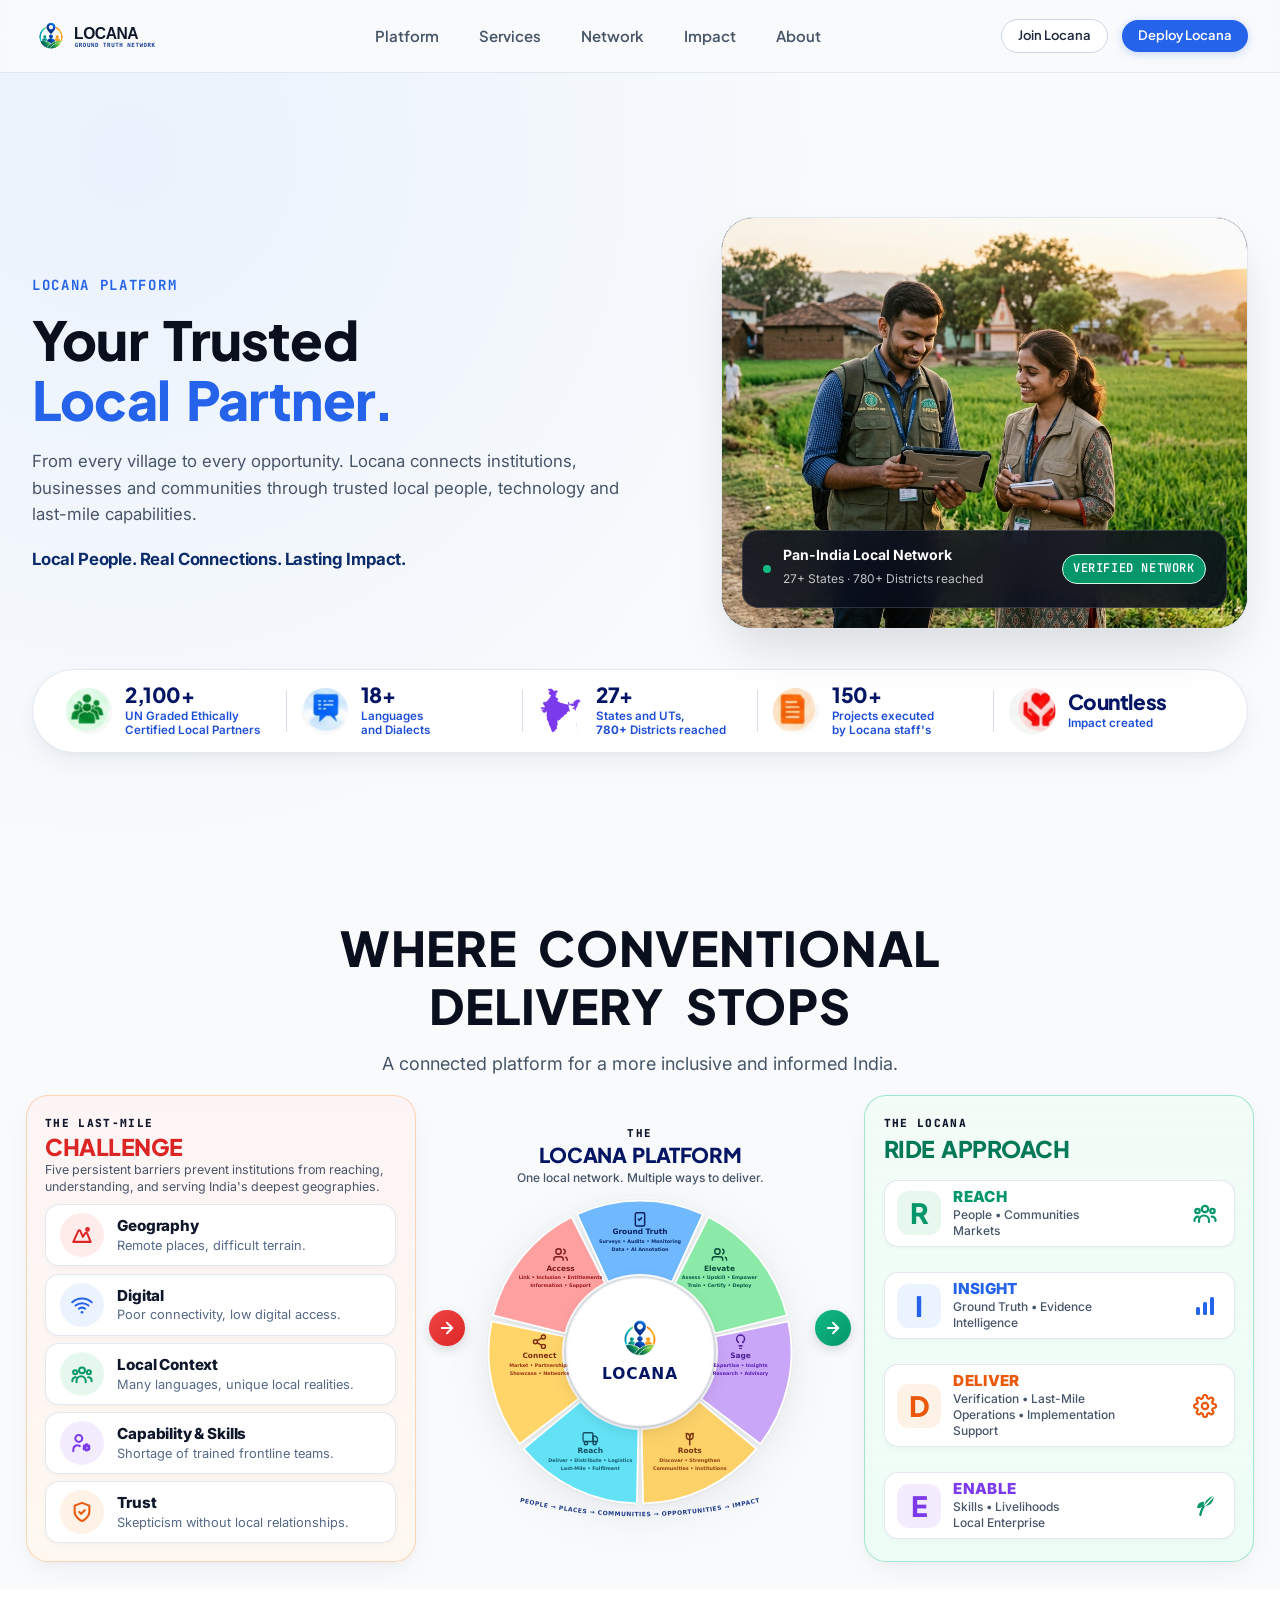
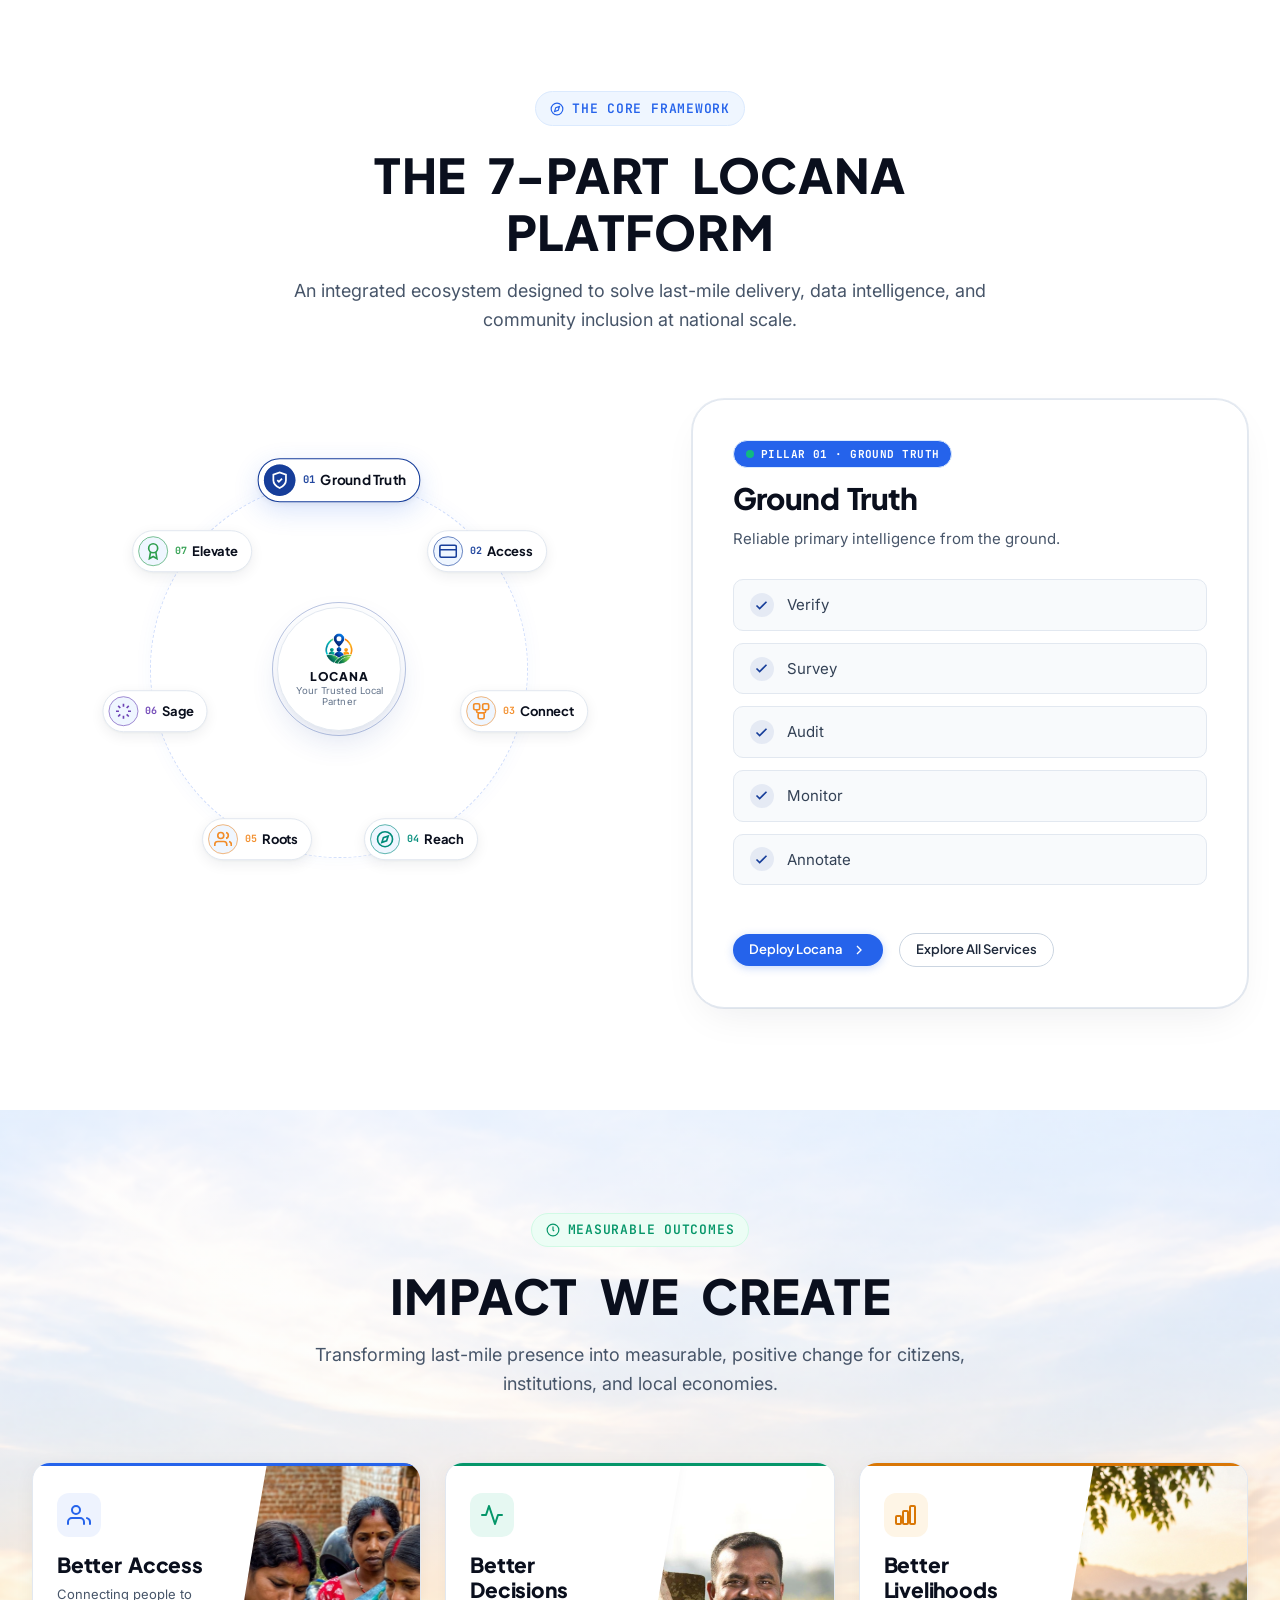
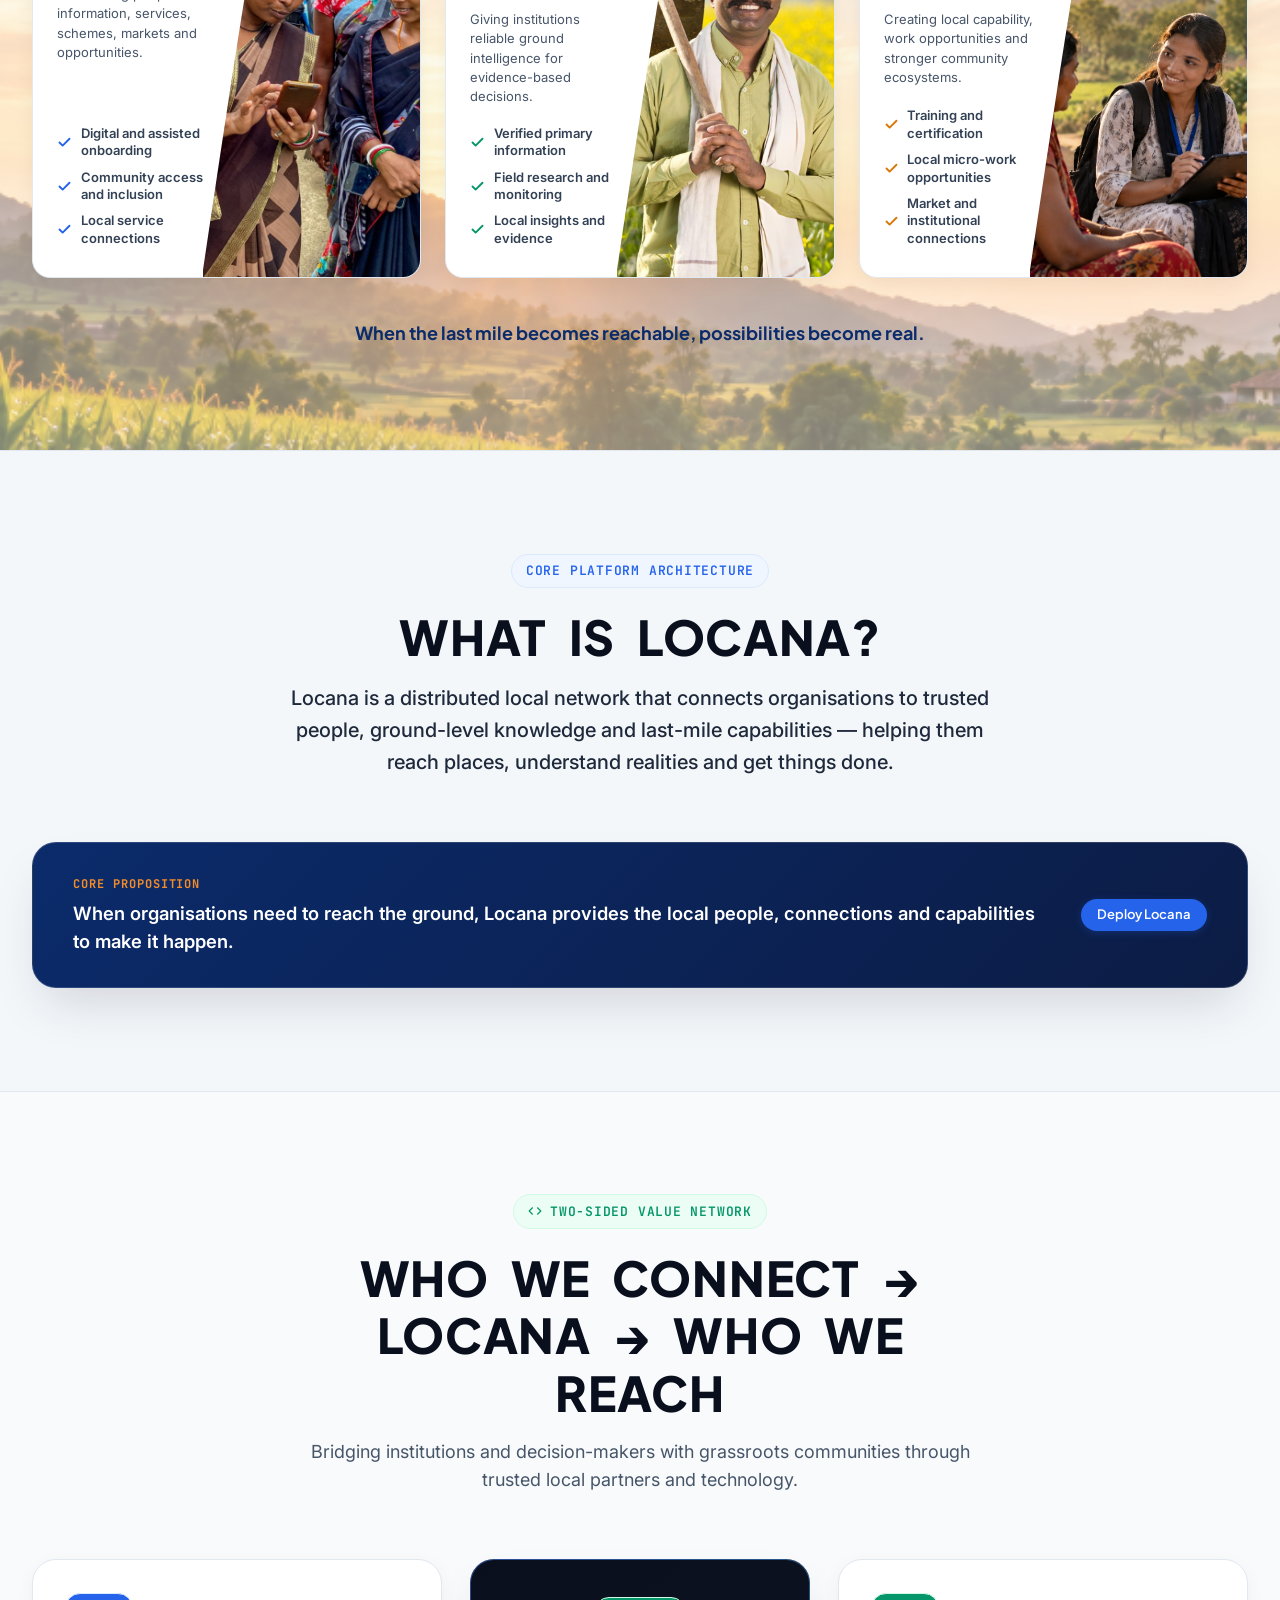
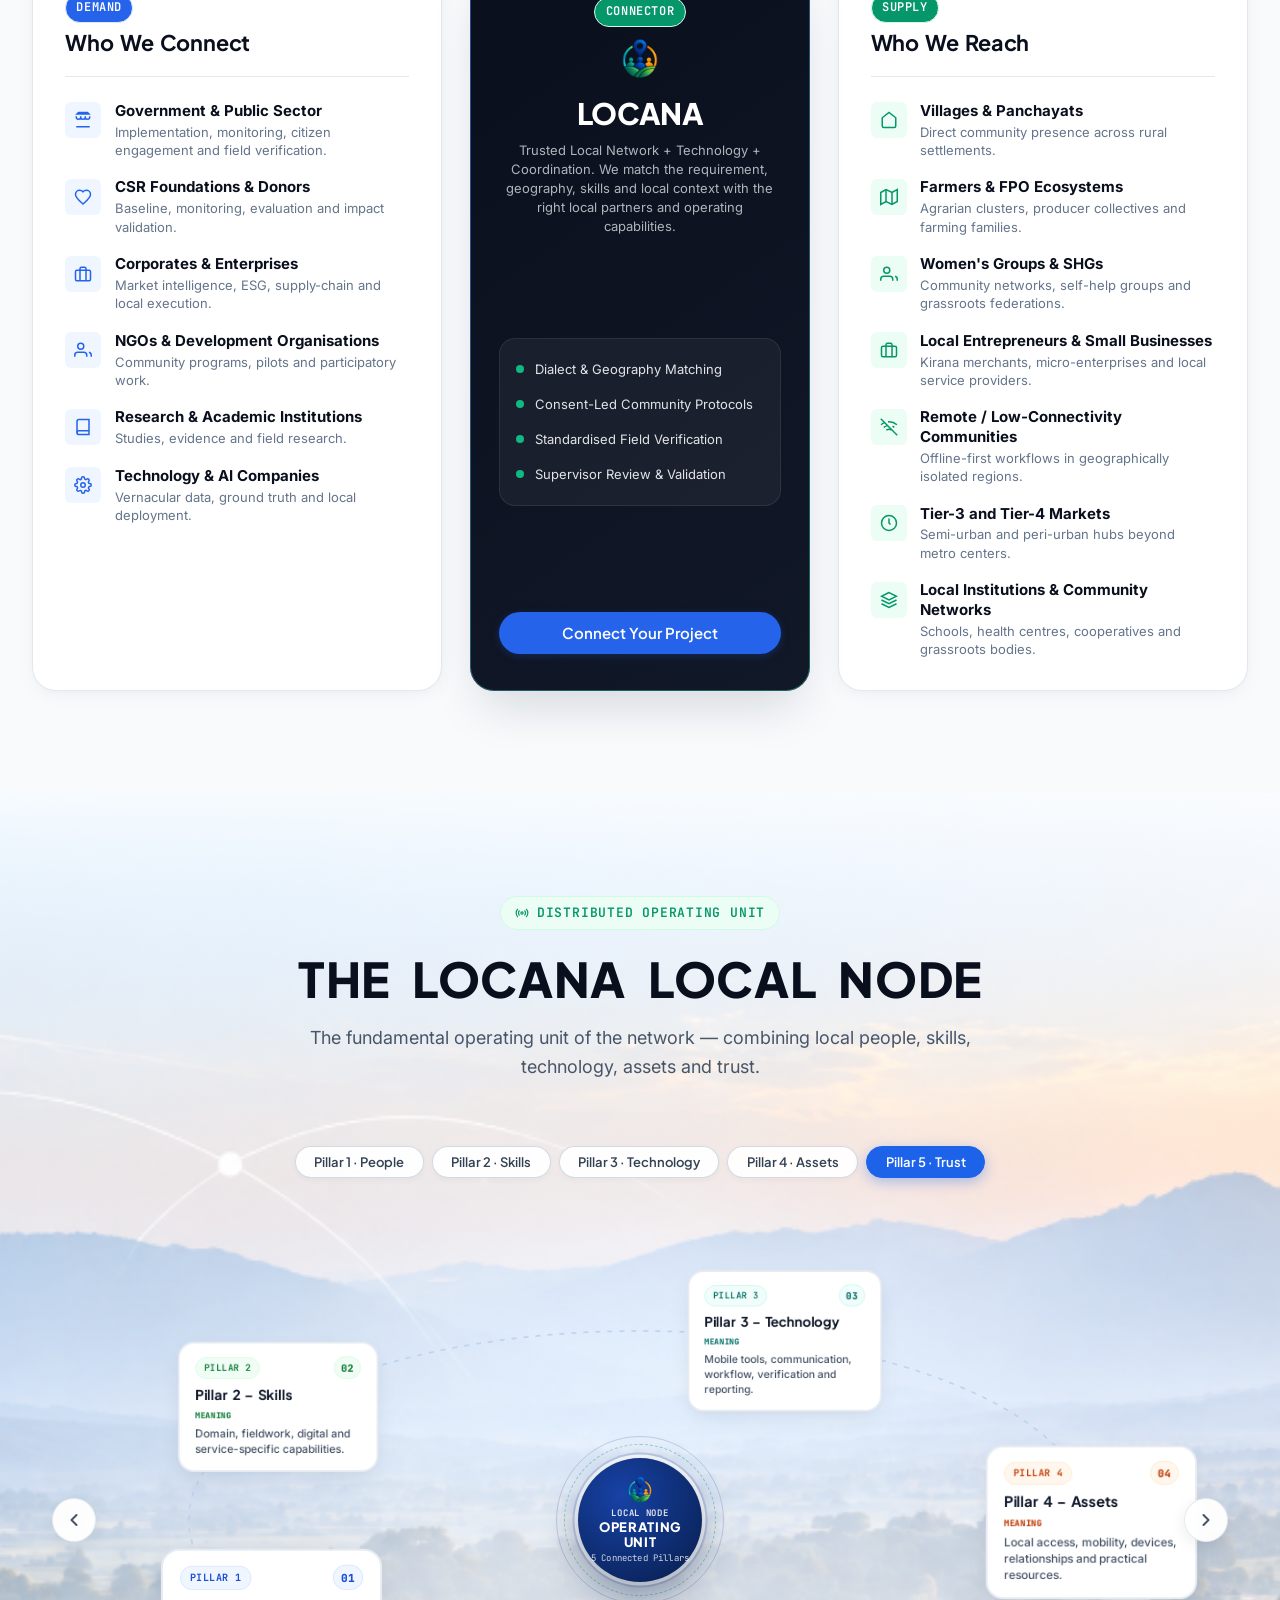
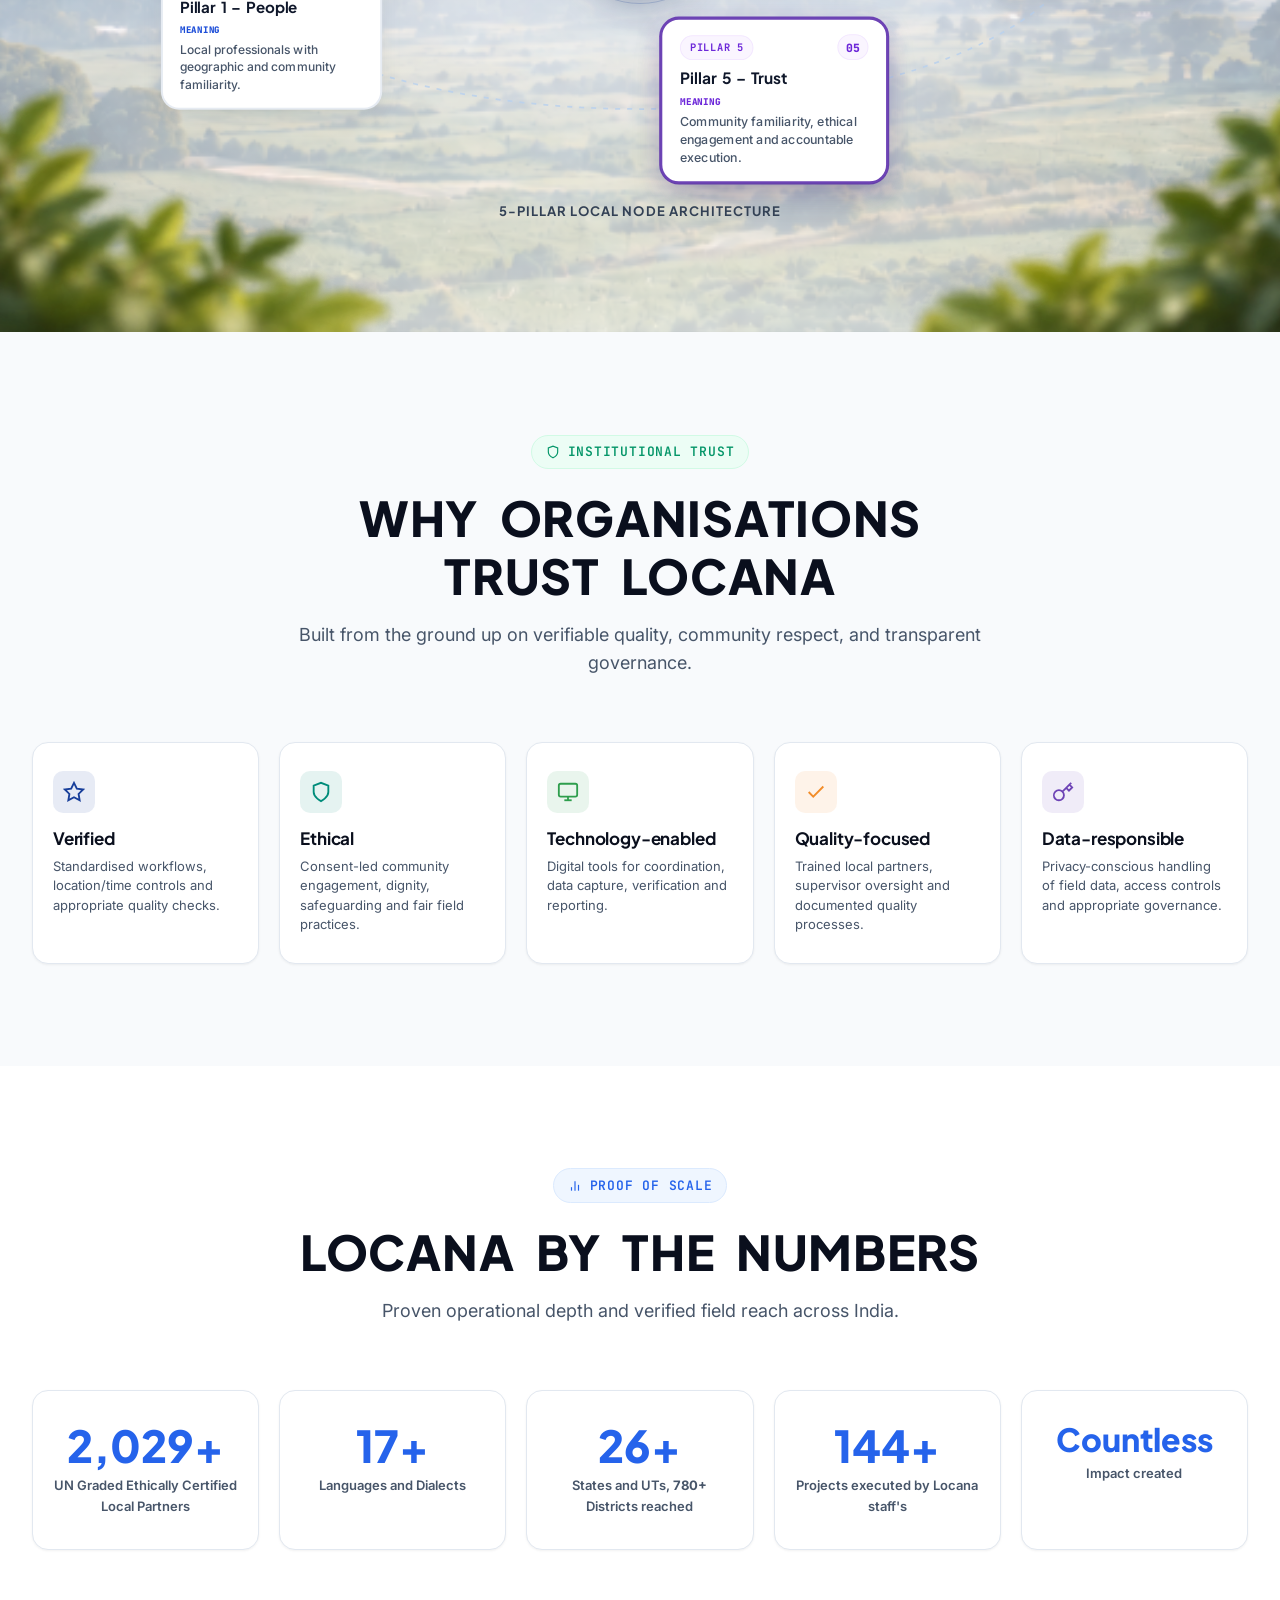
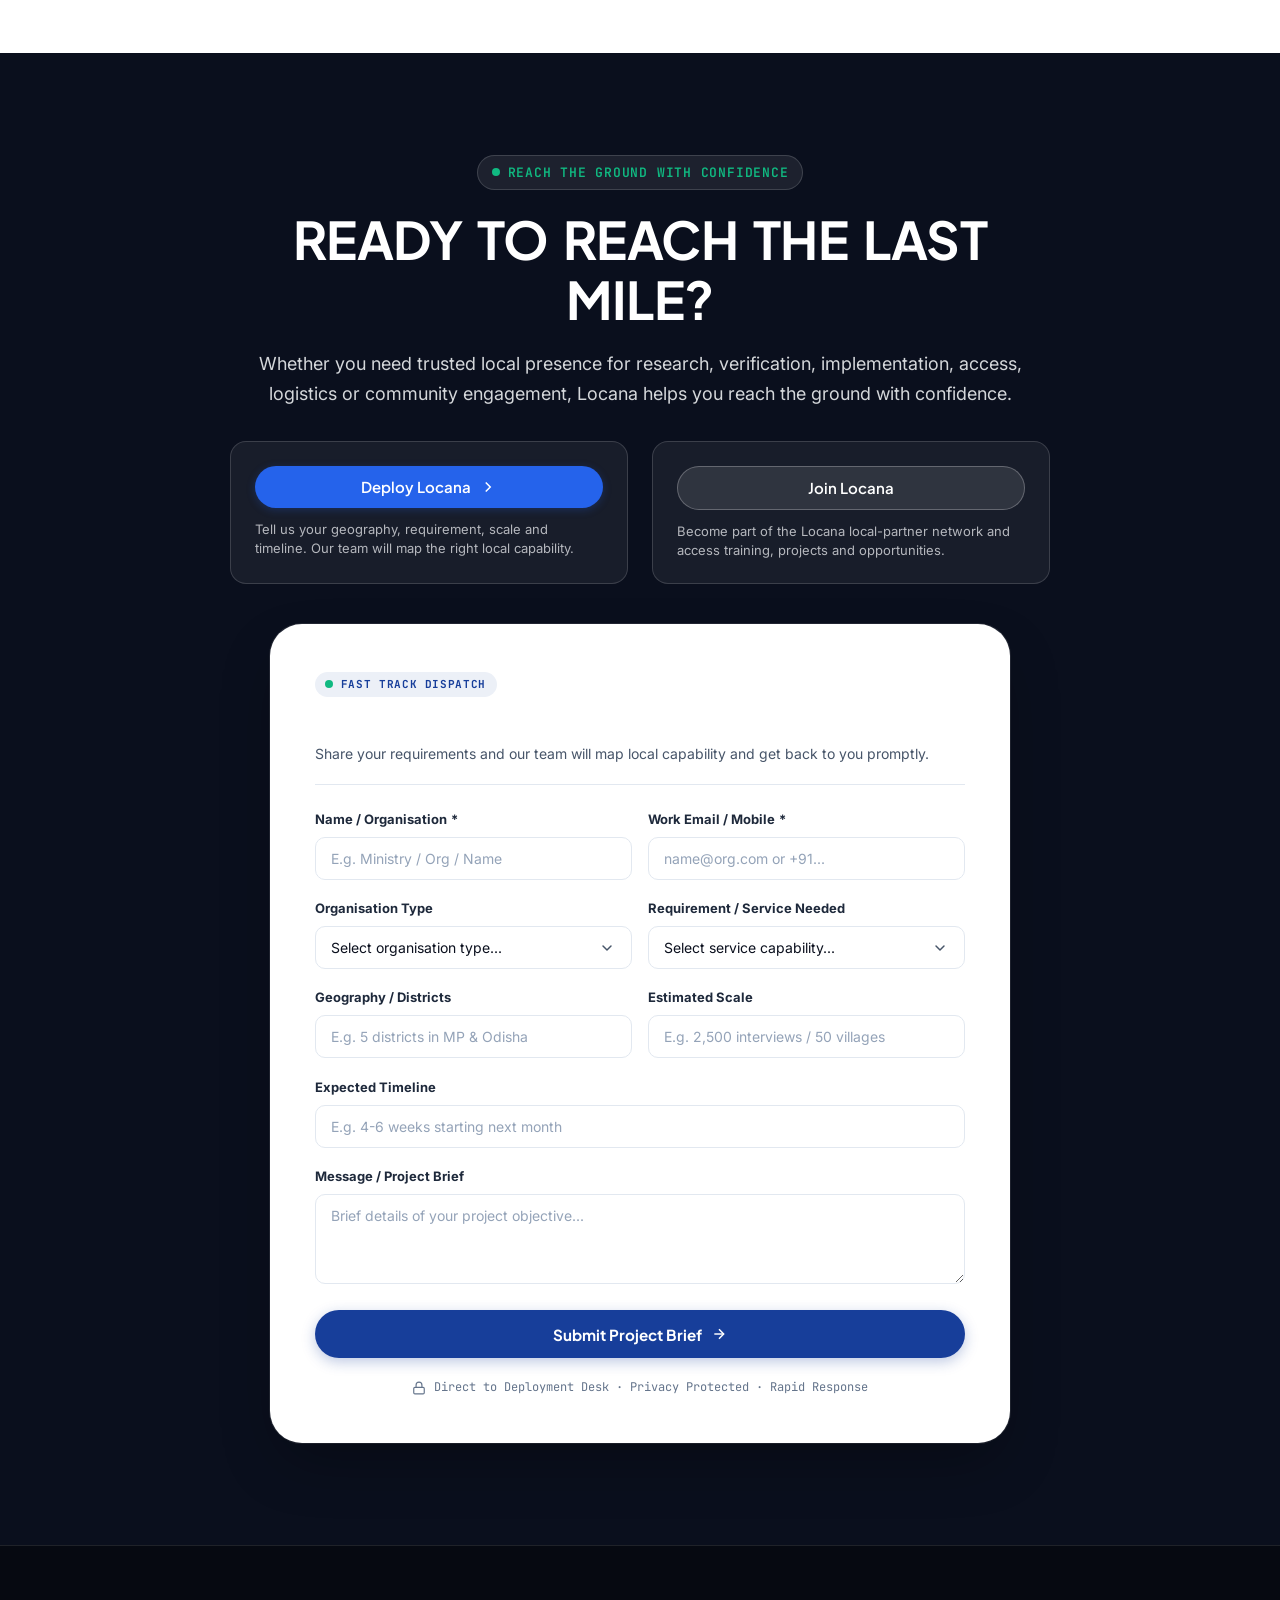
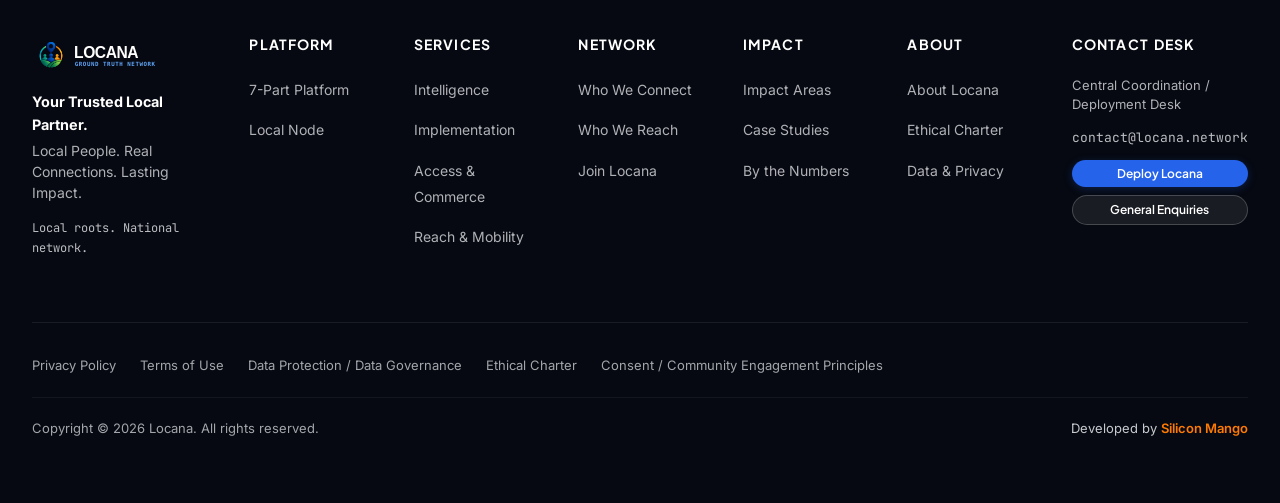
==== commit b91985cd: "locana changes 11-09-26" ====
--- a/index.html
+++ b/index.html
@@ -235,13 +235,13 @@
     <div class="container transformation-container-panoramic">
 
       <div class="section-header center reveal" style="margin-bottom: 1rem;">
-        <div class="kicker kicker-emerald">
+        <!-- <div class="kicker kicker-emerald">
           <svg width="14" height="14" viewBox="0 0 24 24" fill="none" stroke="currentColor" stroke-width="2">
             <circle cx="12" cy="12" r="10"></circle>
             <polyline points="12 6 12 12 14 14"></polyline>
-          </svg>
+          </svg> 
           <span>The Transformation Engine</span>
-        </div>
+        </div> -->
         <h2 class="section-title section-title-panoramic">WHERE CONVENTIONAL DELIVERY STOPS</h2>
         <p class="section-subtitle">
           A connected platform for a more inclusive and informed India.
@@ -390,7 +390,7 @@
           <div class="trans-panel-header">
             <div class="trans-impact-top-meta">
               <div class="trans-kicker-impact">THE LOCANA</div>
-              <span class="trans-handwritten-stamp stamp-top">Real Connections. Lasting Impact.</span>
+              <!-- <span class="trans-handwritten-stamp stamp-top">Real Connections. Lasting Impact.</span> -->
             </div>
             <h3 class="trans-title-impact">RIDE APPROACH</h3>
           </div>
@@ -464,9 +464,9 @@
             </div>
           </div>
 
-          <div class="trans-impact-footer-stamp">
+          <!-- <div class="trans-impact-footer-stamp">
             <span class="trans-handwritten-stamp stamp-bottom">Stronger Communities. Brighter Tomorrows.</span>
-          </div>
+          </div> -->
         </div>
 
       </div>
@@ -900,11 +900,11 @@
         </div>
         <h2 class="section-title">WHAT IS LOCANA?</h2>
         <p class="what-is-lead">
-          Locana is a distributed local-partner platform that helps organisations reach, understand and serve communities beyond the conventional last mile.
+           Locana is a distributed local network that connects organisations to trusted people, ground-level knowledge and last-mile capabilities — helping them reach places, understand realities and get things done.
         </p>
       </div>
 
-      <div class="what-is-grid reveal">
+      <!-- <div class="what-is-grid reveal">
         <div class="what-is-card card-people">
           <span class="what-is-card-badge">Pillar 01</span>
           <h3>PEOPLE</h3>
@@ -920,7 +920,7 @@
           <h3>NETWORK</h3>
           <p>A growing local presence across districts, states and service verticals.</p>
         </div>
-      </div>
+      </div> -->
 
       <div class="what-is-core-prop reveal">
         <div class="what-is-core-prop-text">
--- a/styles/main.css
+++ b/styles/main.css
@@ -1647,8 +1647,8 @@
 
 /* Center Column: Locana Platform Wheel */
 .transformation-col-wheel {
-  flex: 1 1 380px;
-  max-width: 440px;
+  flex: 0 1 340px;
+  max-width: 360px;
   display: flex;
   flex-direction: column;
   align-items: center;
@@ -1672,7 +1672,7 @@
 
 .wheel-hdr-title {
   font-family: var(--font-display, var(--font-sans, sans-serif));
-  font-size: clamp(1.4rem, 1.8vw, 1.65rem);
+  font-size: clamp(1.25rem, 1.6vw, 1.45rem);
   font-weight: 900;
   color: #041563;
   letter-spacing: -0.02em;
@@ -1690,7 +1690,7 @@
 
 .trans-wheel-graphic-wrap {
   width: 100%;
-  max-width: 385px;
+  max-width: 320px;
   position: relative;
   display: flex;
   justify-content: center;
